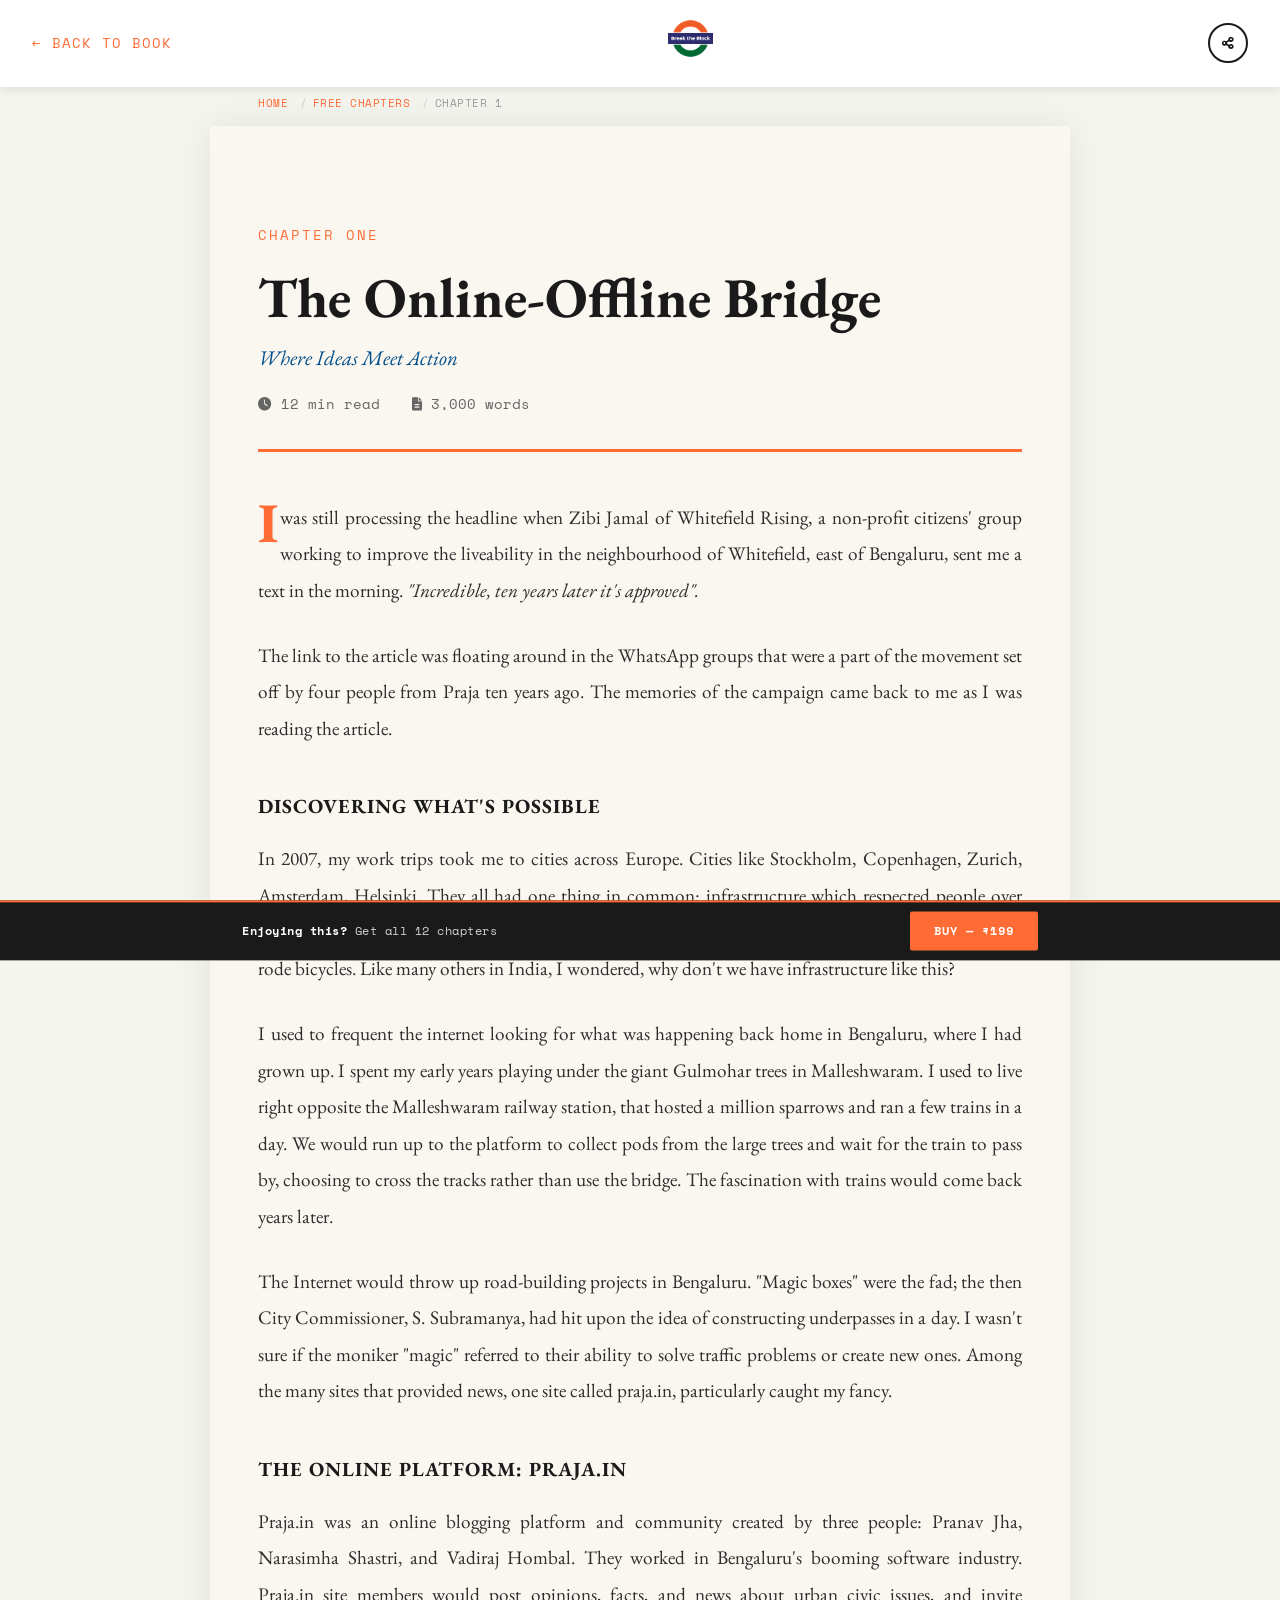
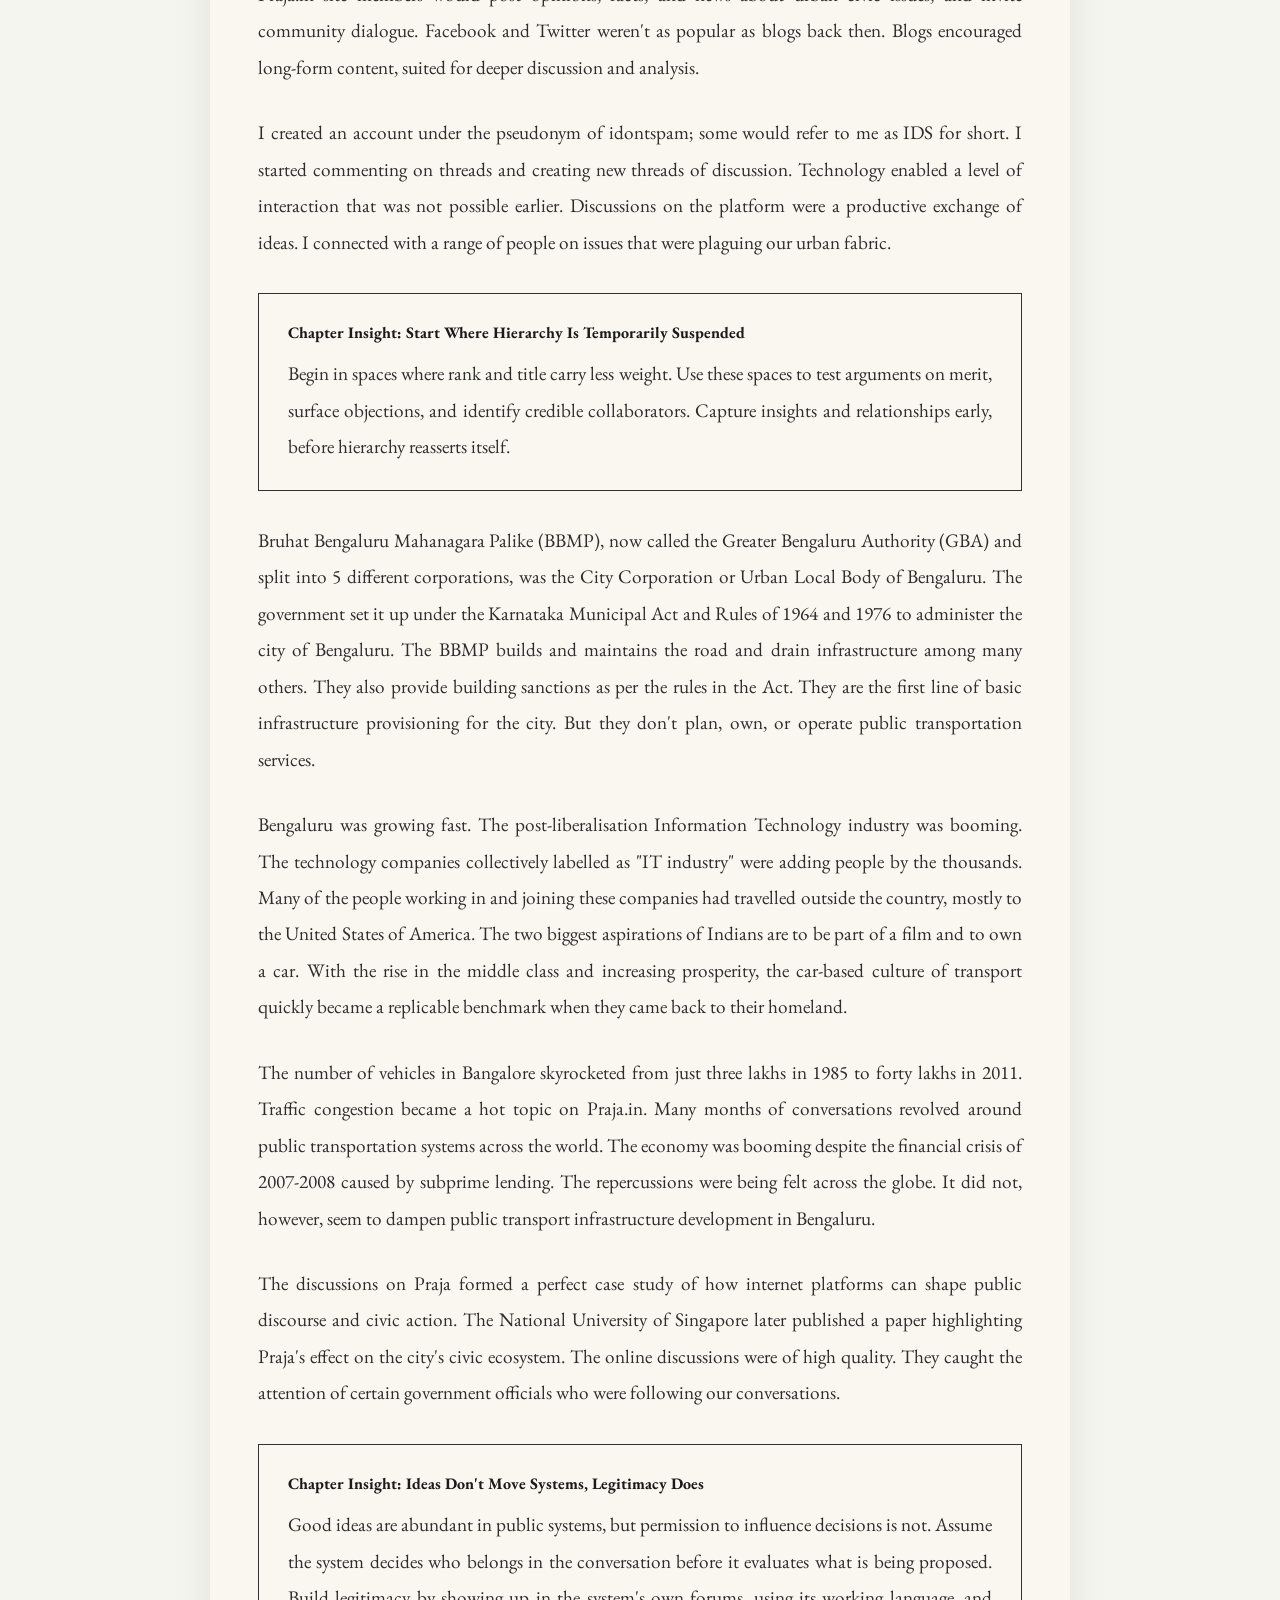
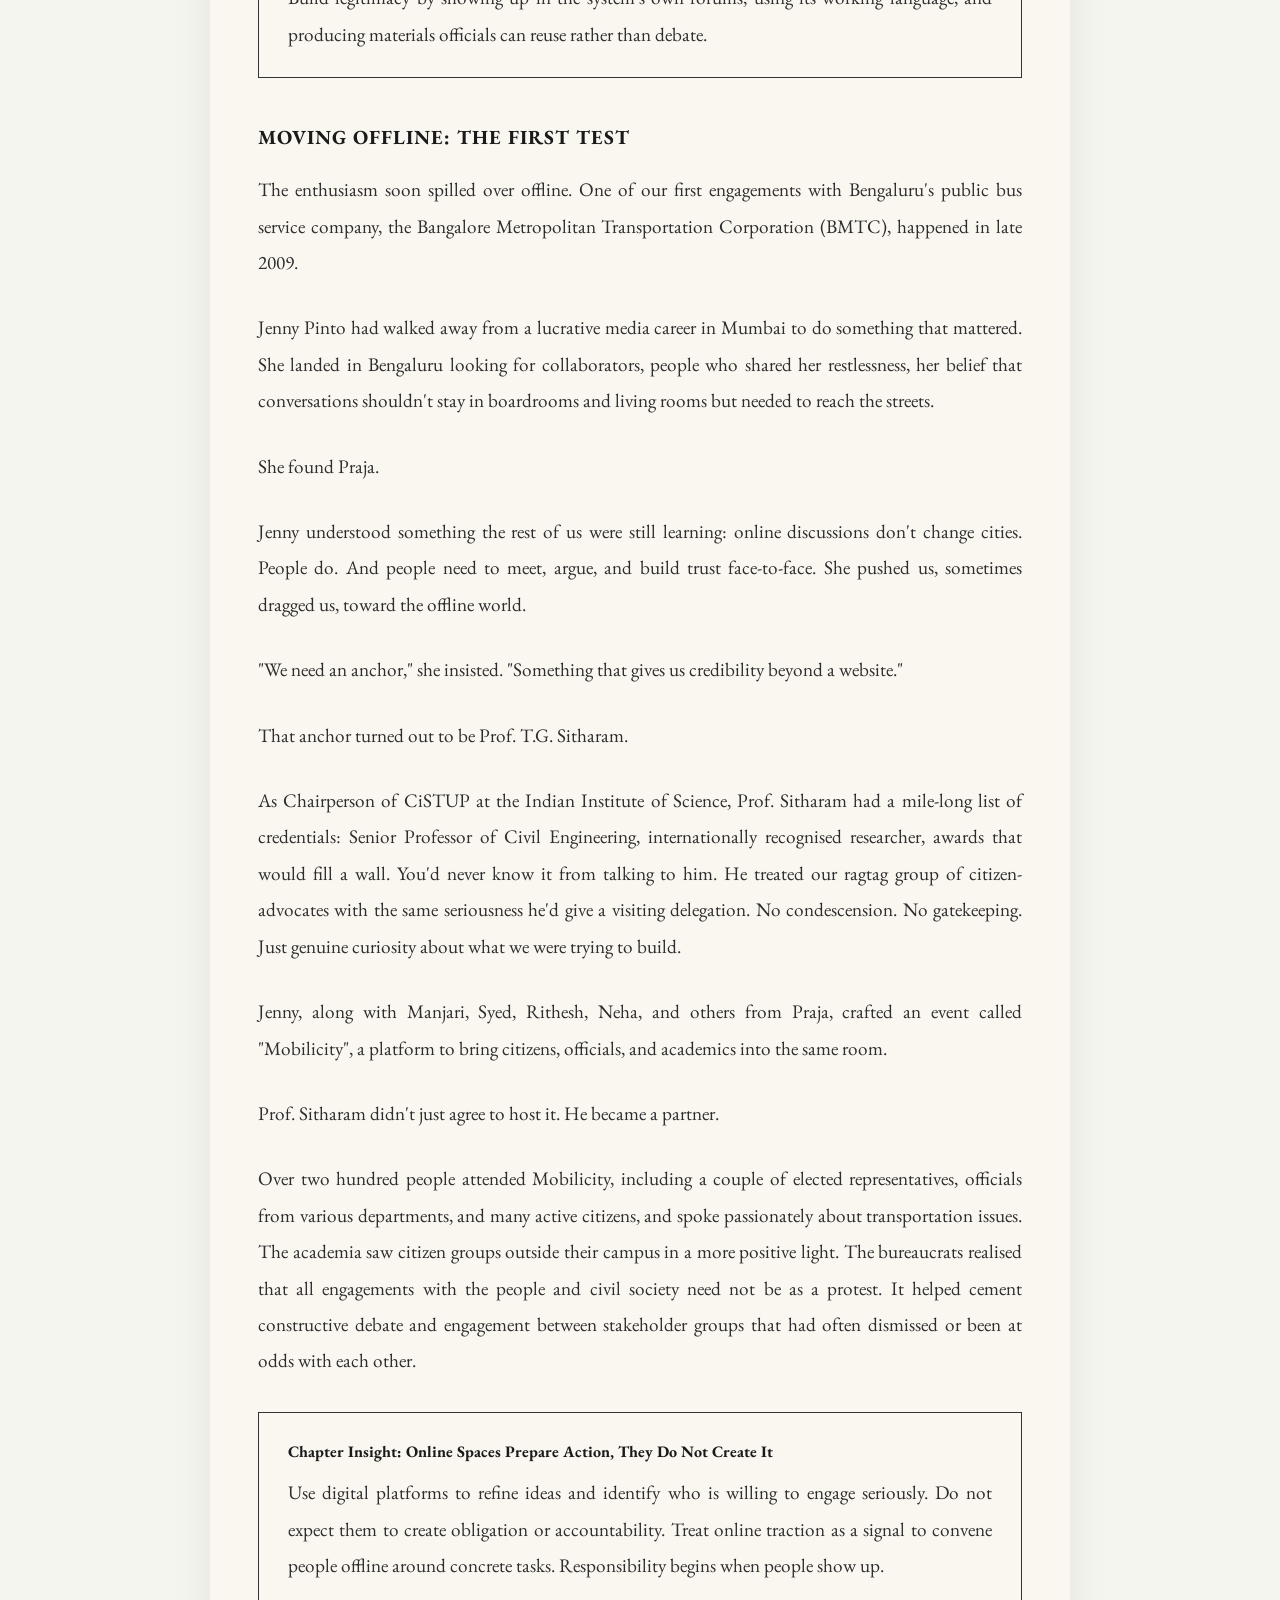
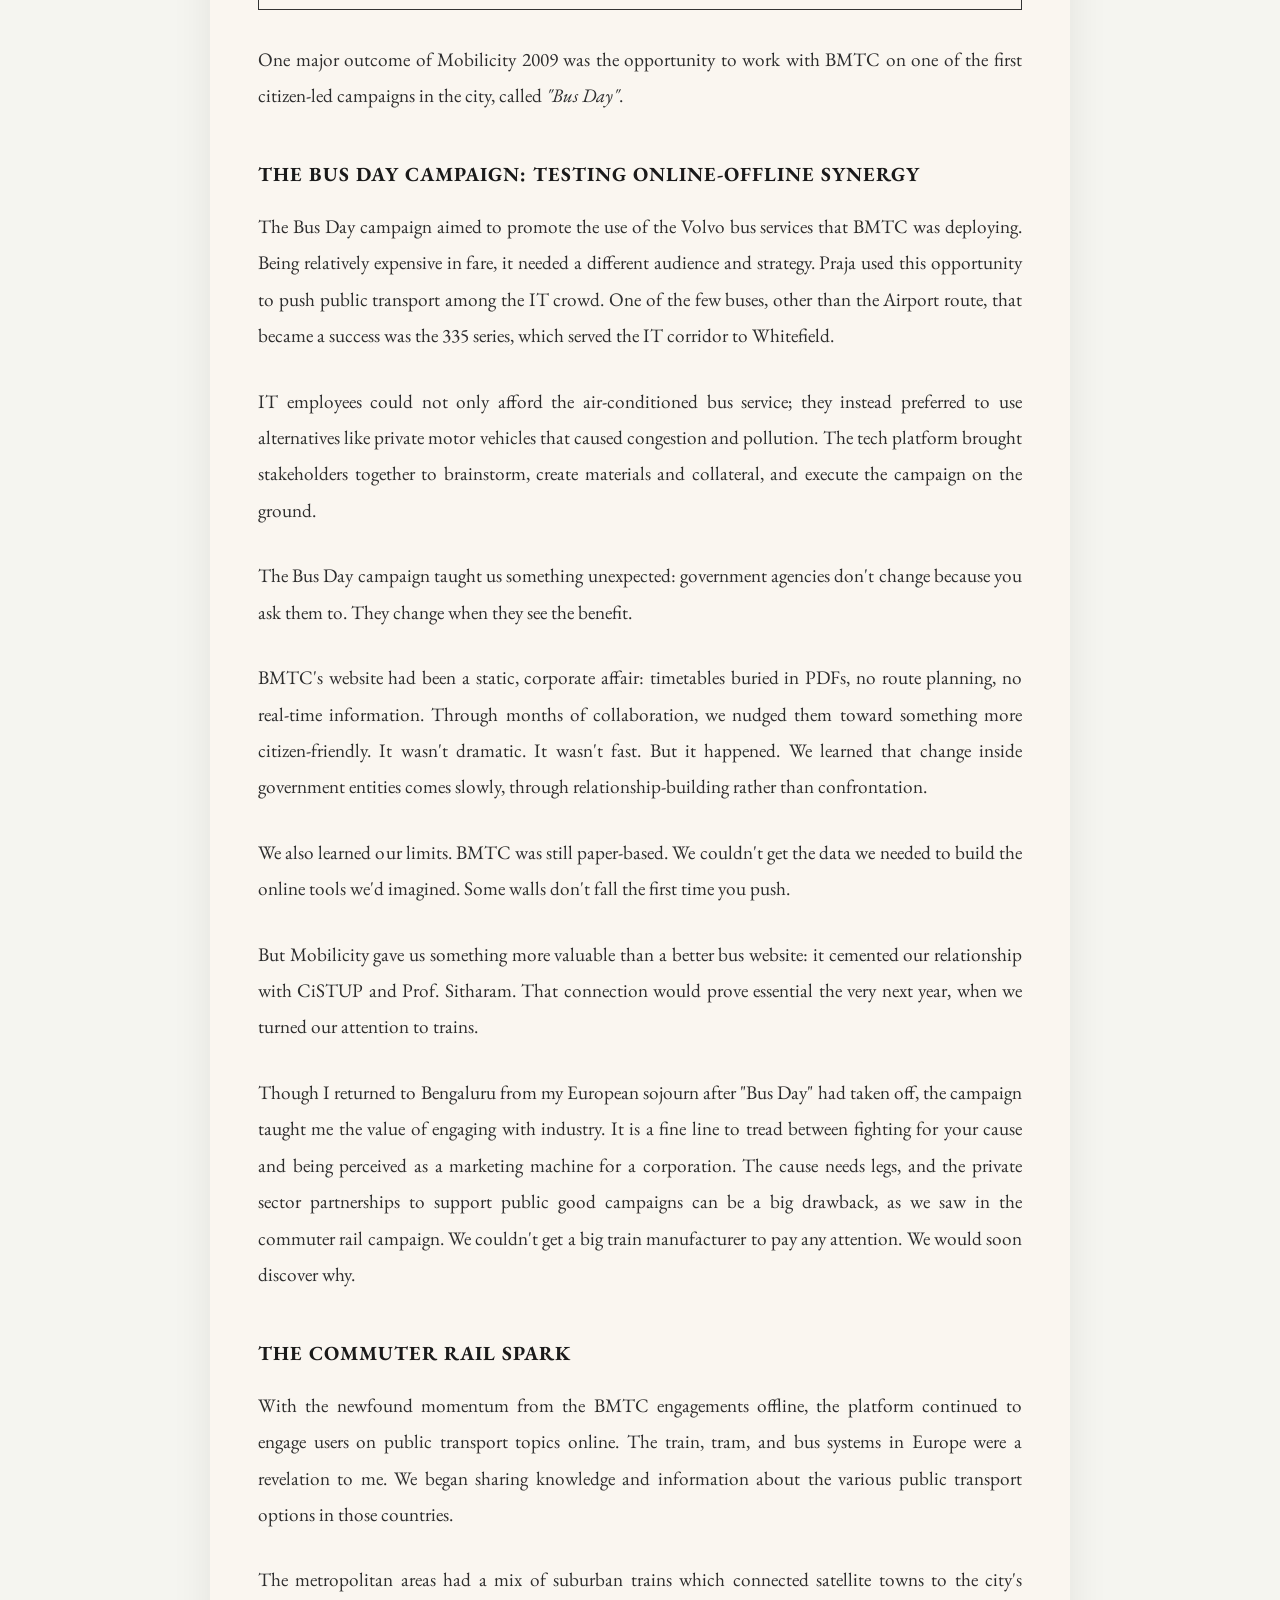
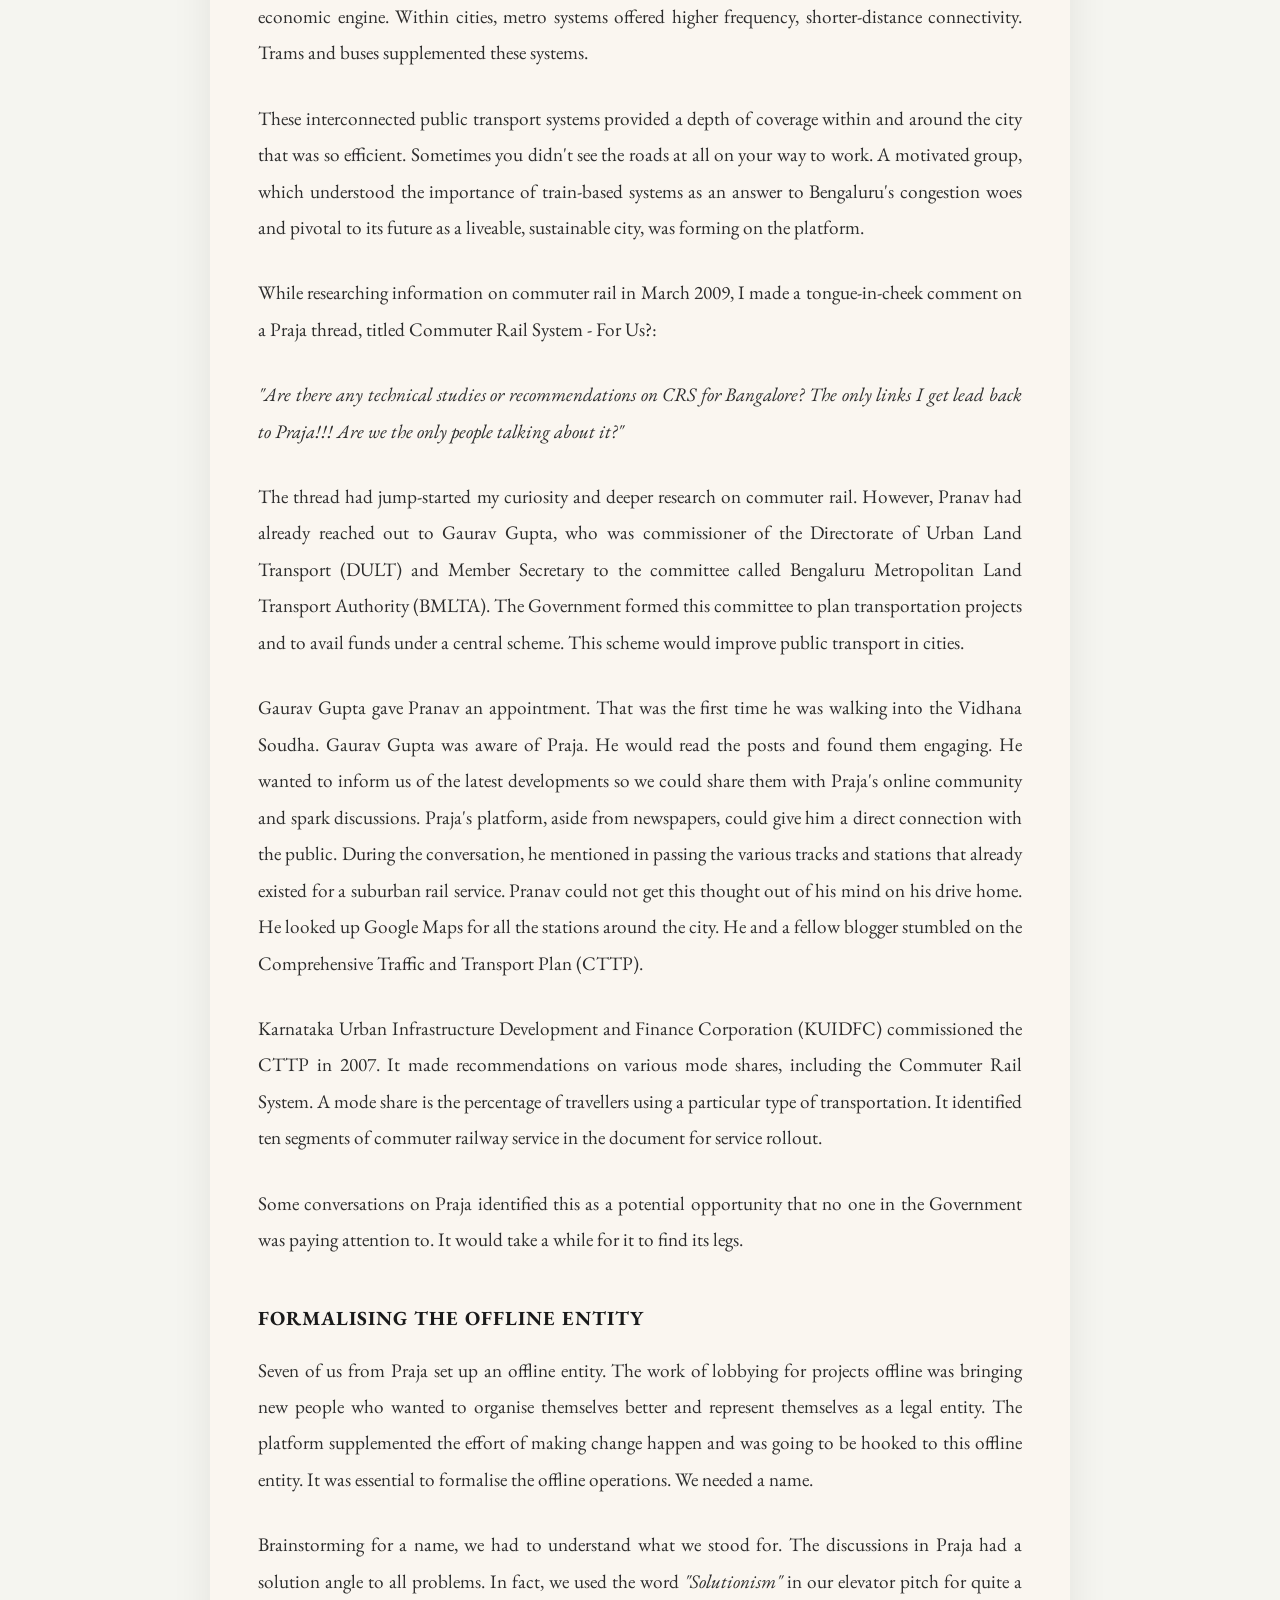
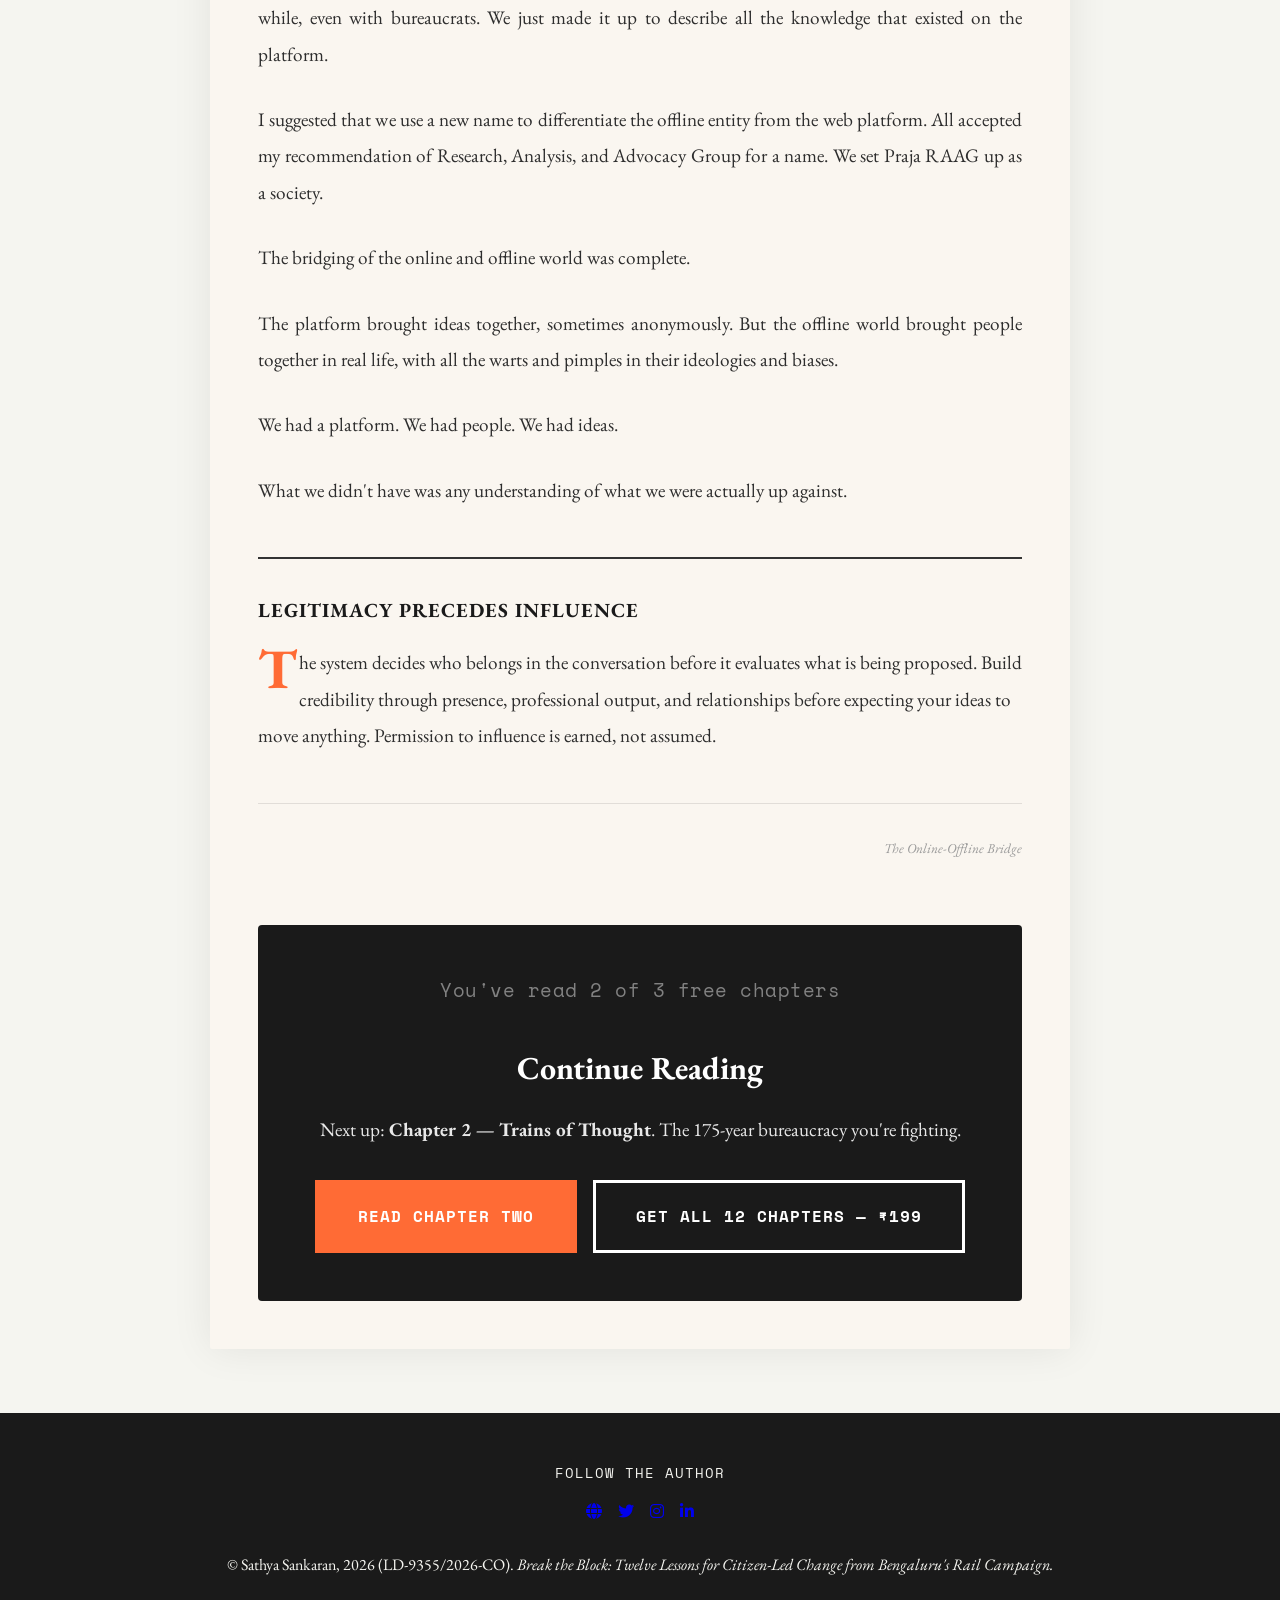
==== chapter1.html @ 15a74613 "Add GoatCounter analytics to all pages Co-Authored-By: Claude Opus 4.6 <noreply@anthropic.com>" ====
<!DOCTYPE html>
<html lang="en">
<head>
    <meta charset="UTF-8">
    <meta name="viewport" content="width=device-width, initial-scale=1.0">
    <meta name="description" content="Chapter 1 of Break the Block - how online platforms and offline organizing combined to launch the Bengaluru commuter rail campaign.">

    <!-- Canonical URL -->
    <link rel="canonical" href="https://www.breaktheblock.in/chapter1.html">

    <!-- Robots -->
    <meta name="robots" content="index, follow">
    <meta name="googlebot" content="index, follow">

    <!-- Open Graph / Facebook -->
    <meta property="og:type" content="article">
    <meta property="og:url" content="https://www.breaktheblock.in/chapter1.html">
    <meta property="og:title" content="Chapter 1: The Online-Offline Bridge | Break the Block">
    <meta property="og:description" content="How online platforms and offline organizing combined to launch the Bengaluru commuter rail campaign.">
    <meta property="og:image" content="https://www.breaktheblock.in/og-card.jpg">
    <meta property="og:image:width" content="1200">
    <meta property="og:image:height" content="630">
    <meta property="og:site_name" content="Break the Block">
    <meta property="article:author" content="Sathya Sankaran">

    <!-- Twitter Card -->
    <meta name="twitter:card" content="summary_large_image">
    <meta name="twitter:url" content="https://www.breaktheblock.in/chapter1.html">
    <meta name="twitter:title" content="Chapter 1: The Online-Offline Bridge | Break the Block">
    <meta name="twitter:description" content="How online platforms and offline organizing combined to launch the Bengaluru commuter rail campaign.">
    <meta name="twitter:image" content="https://www.breaktheblock.in/og-card.jpg">
    <meta name="twitter:image:alt" content="Book cover of Break the Block by Sathya Sankaran">
    <meta property="og:image:alt" content="Book cover of Break the Block by Sathya Sankaran">
    <meta property="article:published_time" content="2026-02-20">
    <meta property="article:modified_time" content="2026-02-20">
    <meta name="keywords" content="civic activism, online-offline bridge, Bengaluru commuter rail, citizen organizing, digital activism India, grassroots campaign, Break the Block chapter 1">

    <!-- Schema.org Structured Data -->
    <script type="application/ld+json">
    {
      "@context": "https://schema.org",
      "@type": "Chapter",
      "name": "The Online-Offline Bridge: Where Ideas Meet Action",
      "position": 1,
      "isPartOf": {
        "@type": "Book",
        "name": "Break the Block: Twelve Lessons for Citizen-Led Change from Bengaluru's Rail Campaign",
        "author": {
          "@type": "Person",
          "name": "Sathya Sankaran"
        }
      },
      "url": "https://www.breaktheblock.in/chapter1.html"
    }
    </script>

    <!-- Breadcrumb Schema -->
    <script type="application/ld+json">
    {
      "@context": "https://schema.org",
      "@type": "BreadcrumbList",
      "itemListElement": [
        {
          "@type": "ListItem",
          "position": 1,
          "name": "Home",
          "item": "https://www.breaktheblock.in/"
        },
        {
          "@type": "ListItem",
          "position": 2,
          "name": "Chapter 1: The Online-Offline Bridge",
          "item": "https://www.breaktheblock.in/chapter1.html"
        }
      ]
    }
    </script>

    <title>Chapter 1: The Online-Offline Bridge | Break the Block</title>
    <link href="https://fonts.googleapis.com/css2?family=Space+Mono:wght@400;700&family=EB+Garamond:ital,wght@0,400;0,600;0,700;1,400&display=swap" rel="stylesheet">
    <link rel="stylesheet" href="https://cdnjs.cloudflare.com/ajax/libs/font-awesome/6.0.0/css/all.min.css">
    <style>
        *{margin:0;padding:0;box-sizing:border-box}
        :root{--primary:#1a1a1a;--accent:#ff6b35;--secondary:#f7931e;--light:#f5f5f0;--text:#2d2d2d;--rail-blue:#004e89}
        body{font-family:'EB Garamond',serif;color:var(--text);background:var(--light);line-height:1.8}
        .reading-progress{position:fixed;top:0;left:0;width:0%;height:4px;background:linear-gradient(90deg,var(--accent),var(--secondary));z-index:9999}
        .top-nav{position:fixed;top:0;width:100%;background:rgba(255,255,255,0.95);backdrop-filter:blur(10px);z-index:1000;padding:1rem 2rem;box-shadow:0 2px 10px rgba(0,0,0,0.1);display:flex;justify-content:space-between;align-items:center}
        .back-link{color:var(--accent);text-decoration:none;font-family:'Space Mono',monospace;font-size:0.9rem;text-transform:uppercase;letter-spacing:1px}
        .back-link::before{content:'← '}
        .share-dropdown{position:relative;justify-self:end}
        .share-toggle{background:transparent;border:2px solid var(--primary);color:var(--primary);width:40px;height:40px;border-radius:50%;cursor:pointer;display:flex;align-items:center;justify-content:center}
        .share-menu{position:absolute;top:calc(100% + 10px);right:0;background:white;border-radius:8px;box-shadow:0 8px 25px rgba(0,0,0,0.2);min-width:180px;opacity:0;visibility:hidden;transform:translateY(-10px);transition:all 0.3s ease;z-index:1000}
        .share-menu.active{opacity:1;visibility:visible;transform:translateY(0)}
        .share-menu-item{display:flex;align-items:center;gap:0.8rem;padding:0.8rem 1.2rem;color:var(--text);text-decoration:none;border-bottom:1px solid rgba(0,0,0,0.05)}
        .share-menu-item:hover{background:var(--light)}
        .reading-container{max-width:860px;margin:0 auto;padding:6rem 3rem 3rem;min-height:100vh;background:#faf6f0;box-shadow:0 0 40px rgba(0,0,0,0.08);border-radius:2px}
        .chapter-header{border-bottom:3px solid var(--accent);padding-bottom:2rem;margin-bottom:3rem}
        .chapter-number{font-family:'Space Mono',monospace;font-size:0.9rem;color:var(--accent);text-transform:uppercase;letter-spacing:2px;margin-bottom:1rem}
        .chapter-title{font-size:clamp(2.5rem,5vw,3.5rem);font-weight:700;color:var(--primary);line-height:1.2}
        .chapter-subtitle{font-size:1.3rem;color:var(--rail-blue);margin-top:0.5rem;font-style:italic}
        .reading-stats{display:flex;gap:2rem;margin-top:1rem;font-family:'Space Mono',monospace;font-size:0.85rem;color:#666}
        .chapter-body{font-size:1.2rem;line-height:1.9;text-align:justify}
        .chapter-body p{margin-bottom:1.8rem}
        .chapter-body p:first-of-type::first-letter{font-size:3.5rem;font-family:'EB Garamond',serif;font-weight:700;float:left;line-height:0.8;margin:0.1rem 0.1rem 0 0;color:var(--accent)}
        .section-heading{font-family:'EB Garamond',serif;font-size:1.25rem;margin:2.5rem 0 1rem;color:var(--primary);font-weight:700;text-transform:uppercase;letter-spacing:1px}
        .chapter-insight{background:transparent;border:1px solid #333;padding:1.5rem 1.8rem;margin:2rem 0;border-radius:0}
        .chapter-insight strong{color:var(--primary);display:block;margin-bottom:0.5rem;font-family:'EB Garamond',serif;font-size:1rem;font-weight:700}
        .key-lesson{background:transparent;border:none;border-top:2px solid #333;padding:2rem 0 0;margin:3rem 0;border-radius:0;text-align:left}
        .key-lesson-label{display:none}
        .key-lesson-title{font-family:'EB Garamond',serif;font-size:1.25rem;font-weight:700;color:var(--primary);margin-bottom:1rem;text-transform:uppercase;letter-spacing:1px}
        .cta-footer{background:var(--primary);color:white;padding:3rem;margin-top:4rem;border-radius:4px;text-align:center}
        .cta-footer h3{font-size:2rem;margin-bottom:1rem}
        .cta-footer p{font-size:1.2rem;margin-bottom:2rem;opacity:0.9}
        .cta-buttons{display:flex;justify-content:center;gap:1rem;flex-wrap:wrap}
        .cta-button{display:inline-block;padding:1.2rem 2.5rem;background:var(--accent);color:white;text-decoration:none;font-family:'Space Mono',monospace;font-weight:700;text-transform:uppercase;letter-spacing:1px;border:3px solid var(--accent)}
        .cta-button:hover{background:transparent;color:var(--accent)}
        .cta-button.secondary{background:transparent;border-color:white;color:white}
        .cta-button.secondary:hover{background:white;color:var(--primary)}
        footer{background:#1a1a1a;color:#f5f5f0;padding:3rem 2rem;text-align:center;margin-top:4rem}
        .social-links{display:flex;gap:1rem;justify-content:center}
        .social-links a{display:inline-flex;align-items:center;justify-content:center;width:45px;height:45px;border-radius:50%;background:rgba(255,255,255,0.1);color:white!important;text-decoration:none}
        .book-page-footer{text-align:right;padding-top:2rem;margin-top:3rem;border-top:1px solid rgba(0,0,0,0.1);font-size:0.85rem;color:#999;font-style:italic}
        .chapter-purchase-float{position:fixed;bottom:0;left:0;right:0;z-index:998;background:var(--primary);border-top:2px solid var(--accent);transform:translateY(100%);transition:transform 0.3s ease}
        .chapter-purchase-float.visible{transform:translateY(0)}
        .chapter-purchase-float-inner{display:flex;align-items:center;justify-content:space-between;padding:0.6rem 2rem;max-width:860px;margin:0 auto}
        .chapter-purchase-float-text{color:rgba(255,255,255,0.8);font-family:'Space Mono',monospace;font-size:0.75rem;letter-spacing:0.5px}
        .chapter-purchase-float-text strong{color:white}
        .chapter-purchase-float-cta{display:inline-block;background:var(--accent);color:white;text-decoration:none;font-family:'Space Mono',monospace;font-size:0.75rem;font-weight:700;text-transform:uppercase;letter-spacing:1px;padding:0.55rem 1.5rem;border-radius:2px;white-space:nowrap}
        .chapter-purchase-float-cta:hover{background:#e55a2b}
        .chapter-progress-note{text-align:center;font-family:'Space Mono',monospace;font-size:0.75rem;color:rgba(255,255,255,0.5);margin-bottom:1.2rem;letter-spacing:0.5px}
        .breadcrumb{max-width:860px;margin:5rem auto 0;padding:0.8rem 3rem;font-family:'Space Mono',monospace;font-size:0.7rem;text-transform:uppercase;letter-spacing:0.5px;color:#999}
        .breadcrumb ol{list-style:none;display:flex;flex-wrap:wrap;gap:0.3rem;padding:0}
        .breadcrumb li::after{content:' / ';margin-left:0.3rem;color:#ccc}
        .breadcrumb li:last-child::after{content:''}
        .breadcrumb a{color:var(--accent);text-decoration:none}
        .breadcrumb a:hover{text-decoration:underline}
    </style>
</head>
<body>
    <div class="reading-progress" id="progressBar"></div>
    <nav class="top-nav">
        <a href="index.html#free-preview" class="back-link">Back to Book</a>
        <div class="nav-logo-center">
            <a href="index.html" aria-label="Break the Block Home">
                <img loading="lazy" src="break-the-block-logo.svg" alt="Break the Block" style="height: 45px; width: auto;">
            </a>
        </div>
        <div class="share-dropdown">
            <button class="share-toggle" onclick="toggleShareMenu(event)" aria-label="Share"><i class="fas fa-share-alt"></i></button>
            <div class="share-menu">
                <a href="#" onclick="shareOn('twitter');return false;" class="share-menu-item"><i class="fab fa-twitter"></i> Twitter</a>
                <a href="#" onclick="shareOn('linkedin');return false;" class="share-menu-item"><i class="fab fa-linkedin-in"></i> LinkedIn</a>
                <a href="#" onclick="shareOn('whatsapp');return false;" class="share-menu-item"><i class="fab fa-whatsapp"></i> WhatsApp</a>
            </div>
        </div>
    </nav>

    <nav class="breadcrumb" aria-label="Breadcrumb">
        <ol>
            <li><a href="index.html">Home</a></li>
            <li><a href="index.html#free-preview">Free Chapters</a></li>
            <li aria-current="page">Chapter 1</li>
        </ol>
    </nav>
    <div class="reading-container">
        <div class="chapter-header">
            <div class="chapter-number">Chapter One</div>
            <h1 class="chapter-title">The Online-Offline Bridge</h1>
            <p class="chapter-subtitle">Where Ideas Meet Action</p>
            <div class="reading-stats">
                <span><i class="fas fa-clock"></i> 12 min read</span>
                <span><i class="fas fa-file-alt"></i> 3,000 words</span>
            </div>
        </div>

        <div class="chapter-body">
<p>I was still processing the headline when Zibi Jamal of Whitefield Rising, a non-profit citizens' group working to improve the liveability in the neighbourhood of Whitefield, east of Bengaluru, sent me a text in the morning. <em>"Incredible, ten years later it's approved".</em></p>

<p>The link to the article was floating around in the WhatsApp groups that were a part of the movement set off by four people from Praja ten years ago. The memories of the campaign came back to me as I was reading the article.</p>

<h2 class="section-heading">Discovering What's Possible</h2>

<p>In 2007, my work trips took me to cities across Europe. Cities like Stockholm, Copenhagen, Zurich, Amsterdam, Helsinki. They all had one thing in common: infrastructure which respected people over vehicles. Public transport was frequent and accessible; the streets were friendly to people who walked and rode bicycles. Like many others in India, I wondered, why don't we have infrastructure like this?</p>

<p>I used to frequent the internet looking for what was happening back home in Bengaluru, where I had grown up. I spent my early years playing under the giant Gulmohar trees in Malleshwaram. I used to live right opposite the Malleshwaram railway station, that hosted a million sparrows and ran a few trains in a day. We would run up to the platform to collect pods from the large trees and wait for the train to pass by, choosing to cross the tracks rather than use the bridge. The fascination with trains would come back years later.</p>

<p>The Internet would throw up road-building projects in Bengaluru. "Magic boxes" were the fad; the then City Commissioner, S. Subramanya, had hit upon the idea of constructing underpasses in a day. I wasn't sure if the moniker "magic" referred to their ability to solve traffic problems or create new ones. Among the many sites that provided news, one site called praja.in, particularly caught my fancy.</p>

<h2 class="section-heading">The Online Platform: Praja.in</h2>

<p>Praja.in was an online blogging platform and community created by three people: Pranav Jha, Narasimha Shastri, and Vadiraj Hombal. They worked in Bengaluru's booming software industry. Praja.in site members would post opinions, facts, and news about urban civic issues, and invite community dialogue. Facebook and Twitter weren't as popular as blogs back then. Blogs encouraged long-form content, suited for deeper discussion and analysis.</p>

<p>I created an account under the pseudonym of idontspam; some would refer to me as IDS for short. I started commenting on threads and creating new threads of discussion. Technology enabled a level of interaction that was not possible earlier. Discussions on the platform were a productive exchange of ideas. I connected with a range of people on issues that were plaguing our urban fabric.</p>

<div class="chapter-insight">
<strong>Chapter Insight: Start Where Hierarchy Is Temporarily Suspended</strong>
Begin in spaces where rank and title carry less weight. Use these spaces to test arguments on merit, surface objections, and identify credible collaborators. Capture insights and relationships early, before hierarchy reasserts itself.
</div>

<p>Bruhat Bengaluru Mahanagara Palike (BBMP), now called the Greater Bengaluru Authority (GBA) and split into 5 different corporations, was the City Corporation or Urban Local Body of Bengaluru. The government set it up under the Karnataka Municipal Act and Rules of 1964 and 1976 to administer the city of Bengaluru. The BBMP builds and maintains the road and drain infrastructure among many others. They also provide building sanctions as per the rules in the Act. They are the first line of basic infrastructure provisioning for the city. But they don't plan, own, or operate public transportation services.</p>

<p>Bengaluru was growing fast. The post-liberalisation Information Technology industry was booming. The technology companies collectively labelled as "IT industry" were adding people by the thousands. Many of the people working in and joining these companies had travelled outside the country, mostly to the United States of America. The two biggest aspirations of Indians are to be part of a film and to own a car. With the rise in the middle class and increasing prosperity, the car-based culture of transport quickly became a replicable benchmark when they came back to their homeland.</p>

<p>The number of vehicles in Bangalore skyrocketed from just three lakhs in 1985 to forty lakhs in 2011. Traffic congestion became a hot topic on Praja.in. Many months of conversations revolved around public transportation systems across the world. The economy was booming despite the financial crisis of 2007-2008 caused by subprime lending. The repercussions were being felt across the globe. It did not, however, seem to dampen public transport infrastructure development in Bengaluru.</p>

<p>The discussions on Praja formed a perfect case study of how internet platforms can shape public discourse and civic action. The National University of Singapore later published a paper highlighting Praja's effect on the city's civic ecosystem. The online discussions were of high quality. They caught the attention of certain government officials who were following our conversations.</p>

<div class="chapter-insight">
<strong>Chapter Insight: Ideas Don't Move Systems, Legitimacy Does</strong>
Good ideas are abundant in public systems, but permission to influence decisions is not. Assume the system decides who belongs in the conversation before it evaluates what is being proposed. Build legitimacy by showing up in the system's own forums, using its working language, and producing materials officials can reuse rather than debate.
</div>

<h2 class="section-heading">Moving Offline: The First Test</h2>

<p>The enthusiasm soon spilled over offline. One of our first engagements with Bengaluru's public bus service company, the Bangalore Metropolitan Transportation Corporation (BMTC), happened in late 2009.</p>

<p>Jenny Pinto had walked away from a lucrative media career in Mumbai to do something that mattered. She landed in Bengaluru looking for collaborators, people who shared her restlessness, her belief that conversations shouldn't stay in boardrooms and living rooms but needed to reach the streets.</p>

<p>She found Praja.</p>

<p>Jenny understood something the rest of us were still learning: online discussions don't change cities. People do. And people need to meet, argue, and build trust face-to-face. She pushed us, sometimes dragged us, toward the offline world.</p>

<p>"We need an anchor," she insisted. "Something that gives us credibility beyond a website."</p>

<p>That anchor turned out to be Prof. T.G. Sitharam.</p>

<p>As Chairperson of CiSTUP at the Indian Institute of Science, Prof. Sitharam had a mile-long list of credentials: Senior Professor of Civil Engineering, internationally recognised researcher, awards that would fill a wall. You'd never know it from talking to him. He treated our ragtag group of citizen-advocates with the same seriousness he'd give a visiting delegation. No condescension. No gatekeeping. Just genuine curiosity about what we were trying to build.</p>

<p>Jenny, along with Manjari, Syed, Rithesh, Neha, and others from Praja, crafted an event called "Mobilicity", a platform to bring citizens, officials, and academics into the same room.</p>

<p>Prof. Sitharam didn't just agree to host it. He became a partner.</p>

<p>Over two hundred people attended Mobilicity, including a couple of elected representatives, officials from various departments, and many active citizens, and spoke passionately about transportation issues. The academia saw citizen groups outside their campus in a more positive light. The bureaucrats realised that all engagements with the people and civil society need not be as a protest. It helped cement constructive debate and engagement between stakeholder groups that had often dismissed or been at odds with each other.</p>

<div class="chapter-insight">
<strong>Chapter Insight: Online Spaces Prepare Action, They Do Not Create It</strong>
Use digital platforms to refine ideas and identify who is willing to engage seriously. Do not expect them to create obligation or accountability. Treat online traction as a signal to convene people offline around concrete tasks. Responsibility begins when people show up.
</div>

<p>One major outcome of Mobilicity 2009 was the opportunity to work with BMTC on one of the first citizen-led campaigns in the city, called <em>"Bus Day"</em>.</p>

<h2 class="section-heading">The Bus Day Campaign: Testing Online-Offline Synergy</h2>

<p>The Bus Day campaign aimed to promote the use of the Volvo bus services that BMTC was deploying. Being relatively expensive in fare, it needed a different audience and strategy. Praja used this opportunity to push public transport among the IT crowd. One of the few buses, other than the Airport route, that became a success was the 335 series, which served the IT corridor to Whitefield.</p>

<p>IT employees could not only afford the air-conditioned bus service; they instead preferred to use alternatives like private motor vehicles that caused congestion and pollution. The tech platform brought stakeholders together to brainstorm, create materials and collateral, and execute the campaign on the ground.</p>

<p>The Bus Day campaign taught us something unexpected: government agencies don't change because you ask them to. They change when they see the benefit.</p>

<p>BMTC's website had been a static, corporate affair: timetables buried in PDFs, no route planning, no real-time information. Through months of collaboration, we nudged them toward something more citizen-friendly. It wasn't dramatic. It wasn't fast. But it happened. We learned that change inside government entities comes slowly, through relationship-building rather than confrontation.</p>

<p>We also learned our limits. BMTC was still paper-based. We couldn't get the data we needed to build the online tools we'd imagined. Some walls don't fall the first time you push.</p>

<p>But Mobilicity gave us something more valuable than a better bus website: it cemented our relationship with CiSTUP and Prof. Sitharam. That connection would prove essential the very next year, when we turned our attention to trains.</p>

<p>Though I returned to Bengaluru from my European sojourn after "Bus Day" had taken off, the campaign taught me the value of engaging with industry. It is a fine line to tread between fighting for your cause and being perceived as a marketing machine for a corporation. The cause needs legs, and the private sector partnerships to support public good campaigns can be a big drawback, as we saw in the commuter rail campaign. We couldn't get a big train manufacturer to pay any attention. We would soon discover why.</p>

<h2 class="section-heading">The Commuter Rail Spark</h2>

<p>With the newfound momentum from the BMTC engagements offline, the platform continued to engage users on public transport topics online. The train, tram, and bus systems in Europe were a revelation to me. We began sharing knowledge and information about the various public transport options in those countries.</p>

<p>The metropolitan areas had a mix of suburban trains which connected satellite towns to the city's economic engine. Within cities, metro systems offered higher frequency, shorter-distance connectivity. Trams and buses supplemented these systems.</p>

<p>These interconnected public transport systems provided a depth of coverage within and around the city that was so efficient. Sometimes you didn't see the roads at all on your way to work. A motivated group, which understood the importance of train-based systems as an answer to Bengaluru's congestion woes and pivotal to its future as a liveable, sustainable city, was forming on the platform.</p>

<p>While researching information on commuter rail in March 2009, I made a tongue-in-cheek comment on a Praja thread, titled Commuter Rail System - For Us?:</p>

<p><em>"Are there any technical studies or recommendations on CRS for Bangalore? The only links I get lead back to Praja!!! Are we the only people talking about it?"</em></p>

<p>The thread had jump-started my curiosity and deeper research on commuter rail. However, Pranav had already reached out to Gaurav Gupta, who was commissioner of the Directorate of Urban Land Transport (DULT) and Member Secretary to the committee called Bengaluru Metropolitan Land Transport Authority (BMLTA). The Government formed this committee to plan transportation projects and to avail funds under a central scheme. This scheme would improve public transport in cities.</p>

<p>Gaurav Gupta gave Pranav an appointment. That was the first time he was walking into the Vidhana Soudha. Gaurav Gupta was aware of Praja. He would read the posts and found them engaging. He wanted to inform us of the latest developments so we could share them with Praja's online community and spark discussions. Praja's platform, aside from newspapers, could give him a direct connection with the public. During the conversation, he mentioned in passing the various tracks and stations that already existed for a suburban rail service. Pranav could not get this thought out of his mind on his drive home. He looked up Google Maps for all the stations around the city. He and a fellow blogger stumbled on the Comprehensive Traffic and Transport Plan (CTTP).</p>

<p>Karnataka Urban Infrastructure Development and Finance Corporation (KUIDFC) commissioned the CTTP in 2007. It made recommendations on various mode shares, including the Commuter Rail System. A mode share is the percentage of travellers using a particular type of transportation. It identified ten segments of commuter railway service in the document for service rollout.</p>

<p>Some conversations on Praja identified this as a potential opportunity that no one in the Government was paying attention to. It would take a while for it to find its legs.</p>

<h2 class="section-heading">Formalising the Offline Entity</h2>

<p>Seven of us from Praja set up an offline entity. The work of lobbying for projects offline was bringing new people who wanted to organise themselves better and represent themselves as a legal entity. The platform supplemented the effort of making change happen and was going to be hooked to this offline entity. It was essential to formalise the offline operations. We needed a name.</p>

<p>Brainstorming for a name, we had to understand what we stood for. The discussions in Praja had a solution angle to all problems. In fact, we used the word <em>"Solutionism"</em> in our elevator pitch for quite a while, even with bureaucrats. We just made it up to describe all the knowledge that existed on the platform.</p>

<p>I suggested that we use a new name to differentiate the offline entity from the web platform. All accepted my recommendation of Research, Analysis, and Advocacy Group for a name. We set Praja RAAG up as a society.</p>

<p>The bridging of the online and offline world was complete.</p>

<p>The platform brought ideas together, sometimes anonymously. But the offline world brought people together in real life, with all the warts and pimples in their ideologies and biases.</p>

<p>We had a platform. We had people. We had ideas.</p>

<p>What we didn't have was any understanding of what we were actually up against.</p>

<div class="key-lesson">
<div class="key-lesson-label">Key Lesson</div>
<div class="key-lesson-title">Legitimacy Precedes Influence</div>
<p>The system decides who belongs in the conversation before it evaluates what is being proposed. Build credibility through presence, professional output, and relationships before expecting your ideas to move anything. Permission to influence is earned, not assumed.</p>
</div>
<div class="book-page-footer">
    <span><em>The Online-Offline Bridge</em></span>
</div>
        </div>

        <div class="cta-footer">
            <p class="chapter-progress-note">You've read 2 of 3 free chapters</p>
            <h3>Continue Reading</h3>
            <p>Next up: <strong>Chapter 2 — Trains of Thought</strong>. The 175-year bureaucracy you're fighting.</p>
            <div class="cta-buttons">
                <a href="chapter2.html" class="cta-button">Read Chapter Two</a>
                <a href="index.html#get-book" class="cta-button secondary">Get All 12 Chapters — ₹199</a>
            </div>
        </div>
    </div>

    <!-- Floating purchase banner -->
    <div class="chapter-purchase-float" id="chapter-purchase-float">
        <div class="chapter-purchase-float-inner">
            <span class="chapter-purchase-float-text"><strong>Enjoying this?</strong> Get all 12 chapters</span>
            <a href="index.html#get-book" class="chapter-purchase-float-cta">Buy — ₹199</a>
        </div>
    </div>

    <footer>
        <div style="display: flex; flex-direction: column; gap: 1.5rem; align-items: center;">
            <!-- Social Media Links -->
            <div class="footer-social">
                <p style="margin-bottom: 0.8rem; font-family: 'Space Mono', monospace; font-size: 0.85rem; text-transform: uppercase; letter-spacing: 1px;">Follow the Author</p>
                <div style="display: flex; gap: 1rem; justify-content: center;">
                    <a href="https://www.sathyasankaran.com" target="_blank" rel="noopener noreferrer" class="footer-social-link" title="Website">
                        <i class="fas fa-globe"></i>
                    </a>
                    <a href="https://x.com/tweetenator" target="_blank" rel="noopener noreferrer" class="footer-social-link" title="X (Twitter)">
                        <i class="fab fa-twitter"></i>
                    </a>
                    <a href="https://www.instagram.com/picanator/" target="_blank" rel="noopener noreferrer" class="footer-social-link" title="Instagram">
                        <i class="fab fa-instagram"></i>
                    </a>
                    <a href="https://www.linkedin.com/in/sathyasankaran/" target="_blank" rel="noopener noreferrer" class="footer-social-link" title="LinkedIn">
                        <i class="fab fa-linkedin-in"></i>
                    </a>
                </div>
            </div>
            
            <!-- Copyright -->
            <p style="text-align: center;">
                &copy; Sathya Sankaran, 2026 (LD-9355/2026-CO). <em>Break the Block: Twelve Lessons for Citizen-Led Change from Bengaluru's Rail Campaign.</em>
            </p>
        </div>
    </footer>

    <script>
        window.addEventListener('scroll',()=>{const e=document.body.scrollTop||document.documentElement.scrollTop,t=document.documentElement.scrollHeight-document.documentElement.clientHeight,p=e/t*100;document.getElementById('progressBar').style.width=p+'%';const f=document.getElementById('chapter-purchase-float');if(f){if(p>30&&p<90){f.classList.add('visible')}else{f.classList.remove('visible')}}});
        function toggleShareMenu(e){e.stopPropagation();document.querySelector('.share-menu').classList.toggle('active')}
        document.addEventListener('click',e=>{const t=document.querySelector('.share-menu'),n=document.querySelector('.share-toggle');t&&n&&!n.contains(e.target)&&!t.contains(e.target)&&t.classList.remove('active')});
        function shareOn(e){const t=encodeURIComponent(window.location.href);let o;switch(e){case'twitter':o=`https://twitter.com/intent/tweet?url=${t}&text=${encodeURIComponent('How an online petition turned into real-world action. Free chapter from Break the Block:')}`;break;case'facebook':o=`https://www.facebook.com/sharer/sharer.php?u=${t}&quote=${encodeURIComponent('Reading this free chapter about how Bengaluru citizens bridged online activism and real-world change:')}`;break;case'linkedin':o=`https://www.linkedin.com/sharing/share-offsite/?url=${t}`;break;case'whatsapp':o=`https://wa.me/?text=${encodeURIComponent('Free chapter from that Bengaluru rail book — this one\'s about how online campaigns actually translate to real action:')}%20${t}`;break;case'email':o=`mailto:?subject=${encodeURIComponent('Free chapter — The Online-Offline Bridge')}&body=${encodeURIComponent('This free chapter from Break the Block covers how citizens turned online momentum into real-world change for Bengaluru\'s rail. Good read:')}%20${t}`;break}o&&window.open(o,'_blank','width=600,height=400')}
    </script>
<script data-goatcounter="https://breaktheblock.goatcounter.com/count"
        async src="//gc.zgo.at/count.js"></script>
</body>
</html>
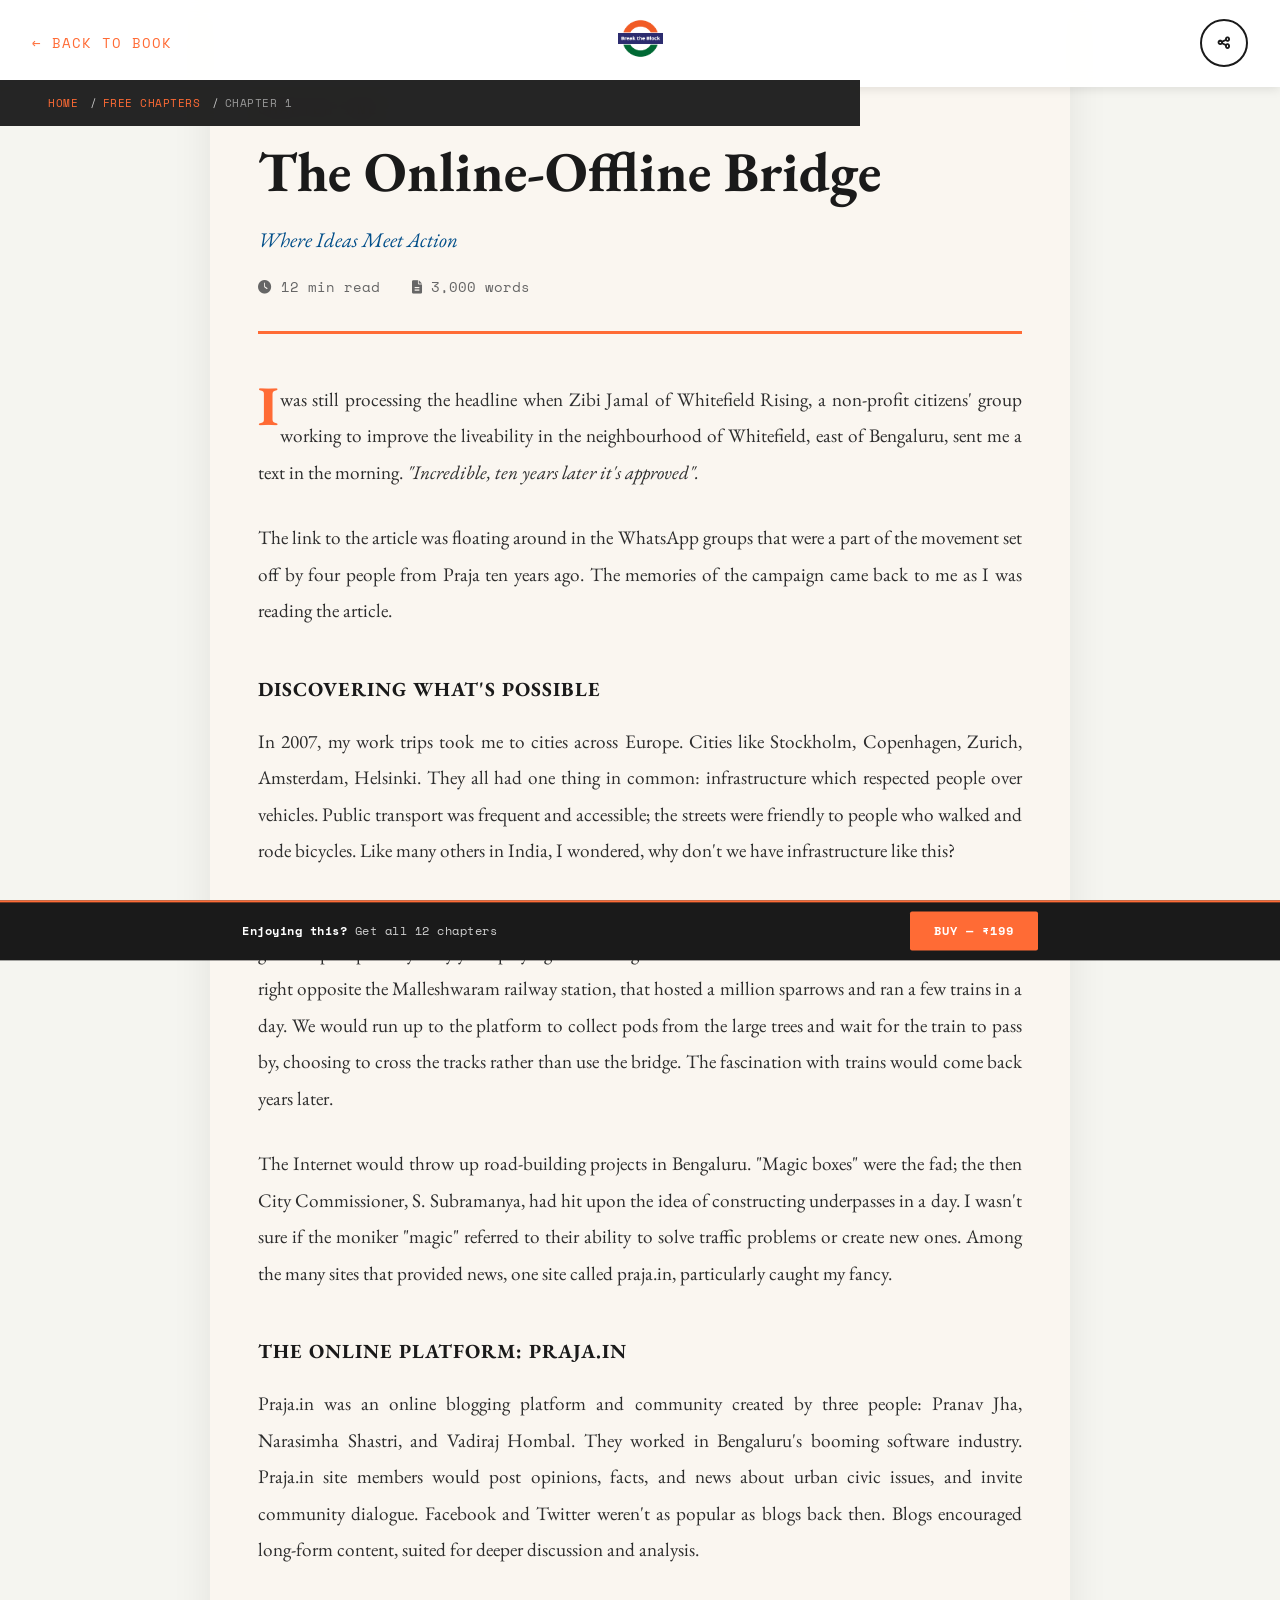
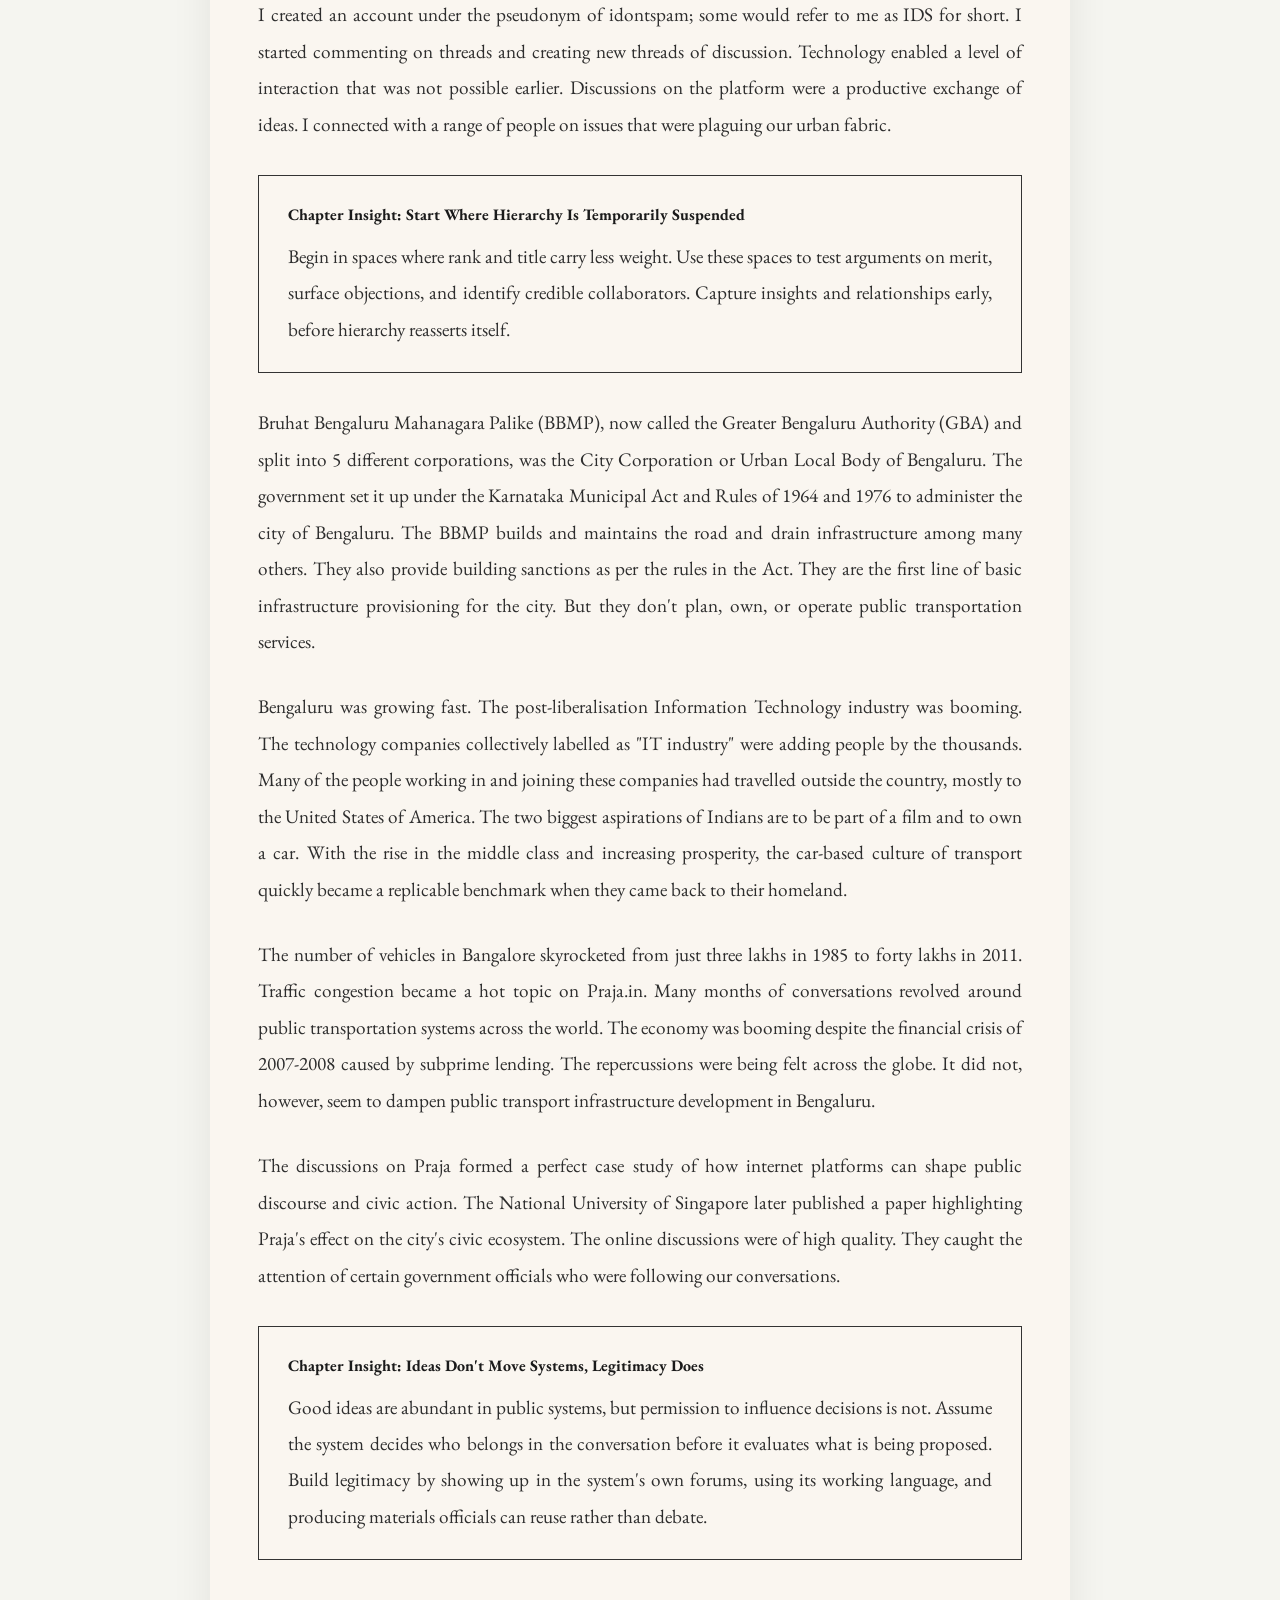
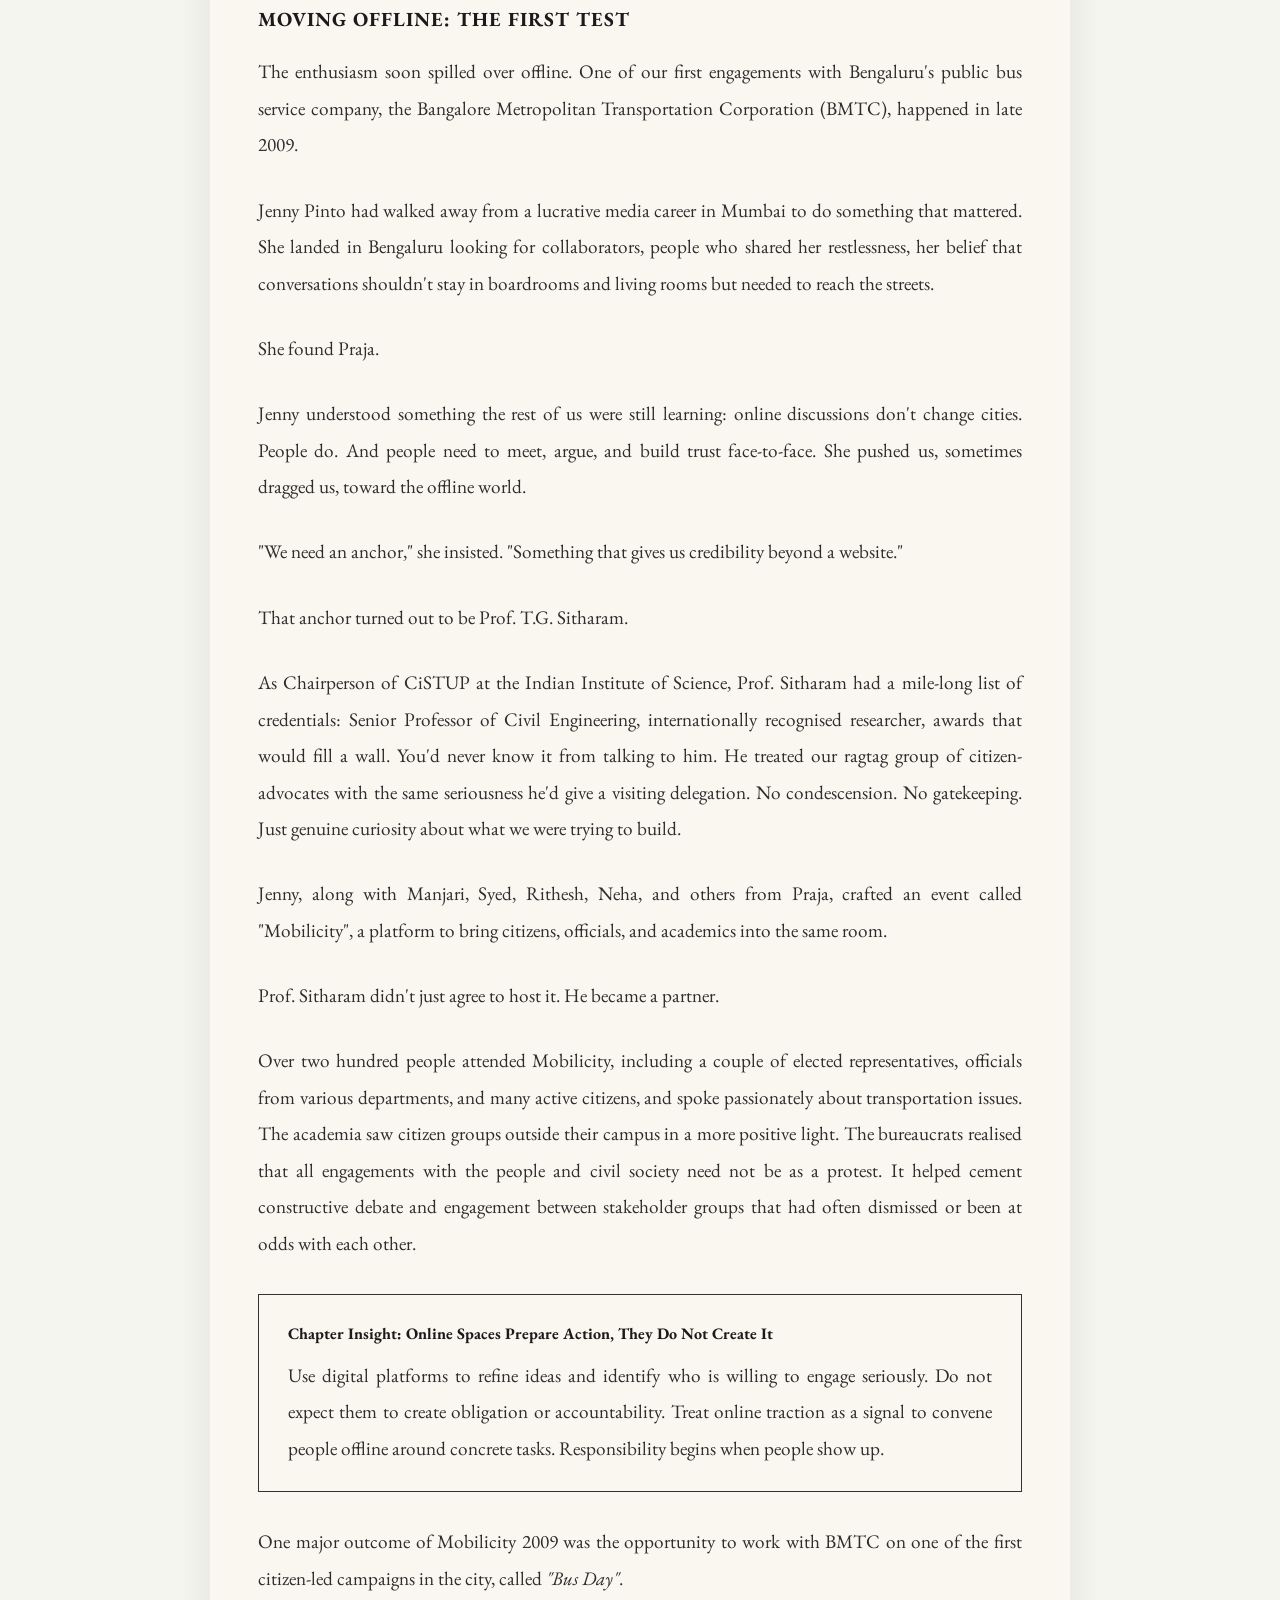
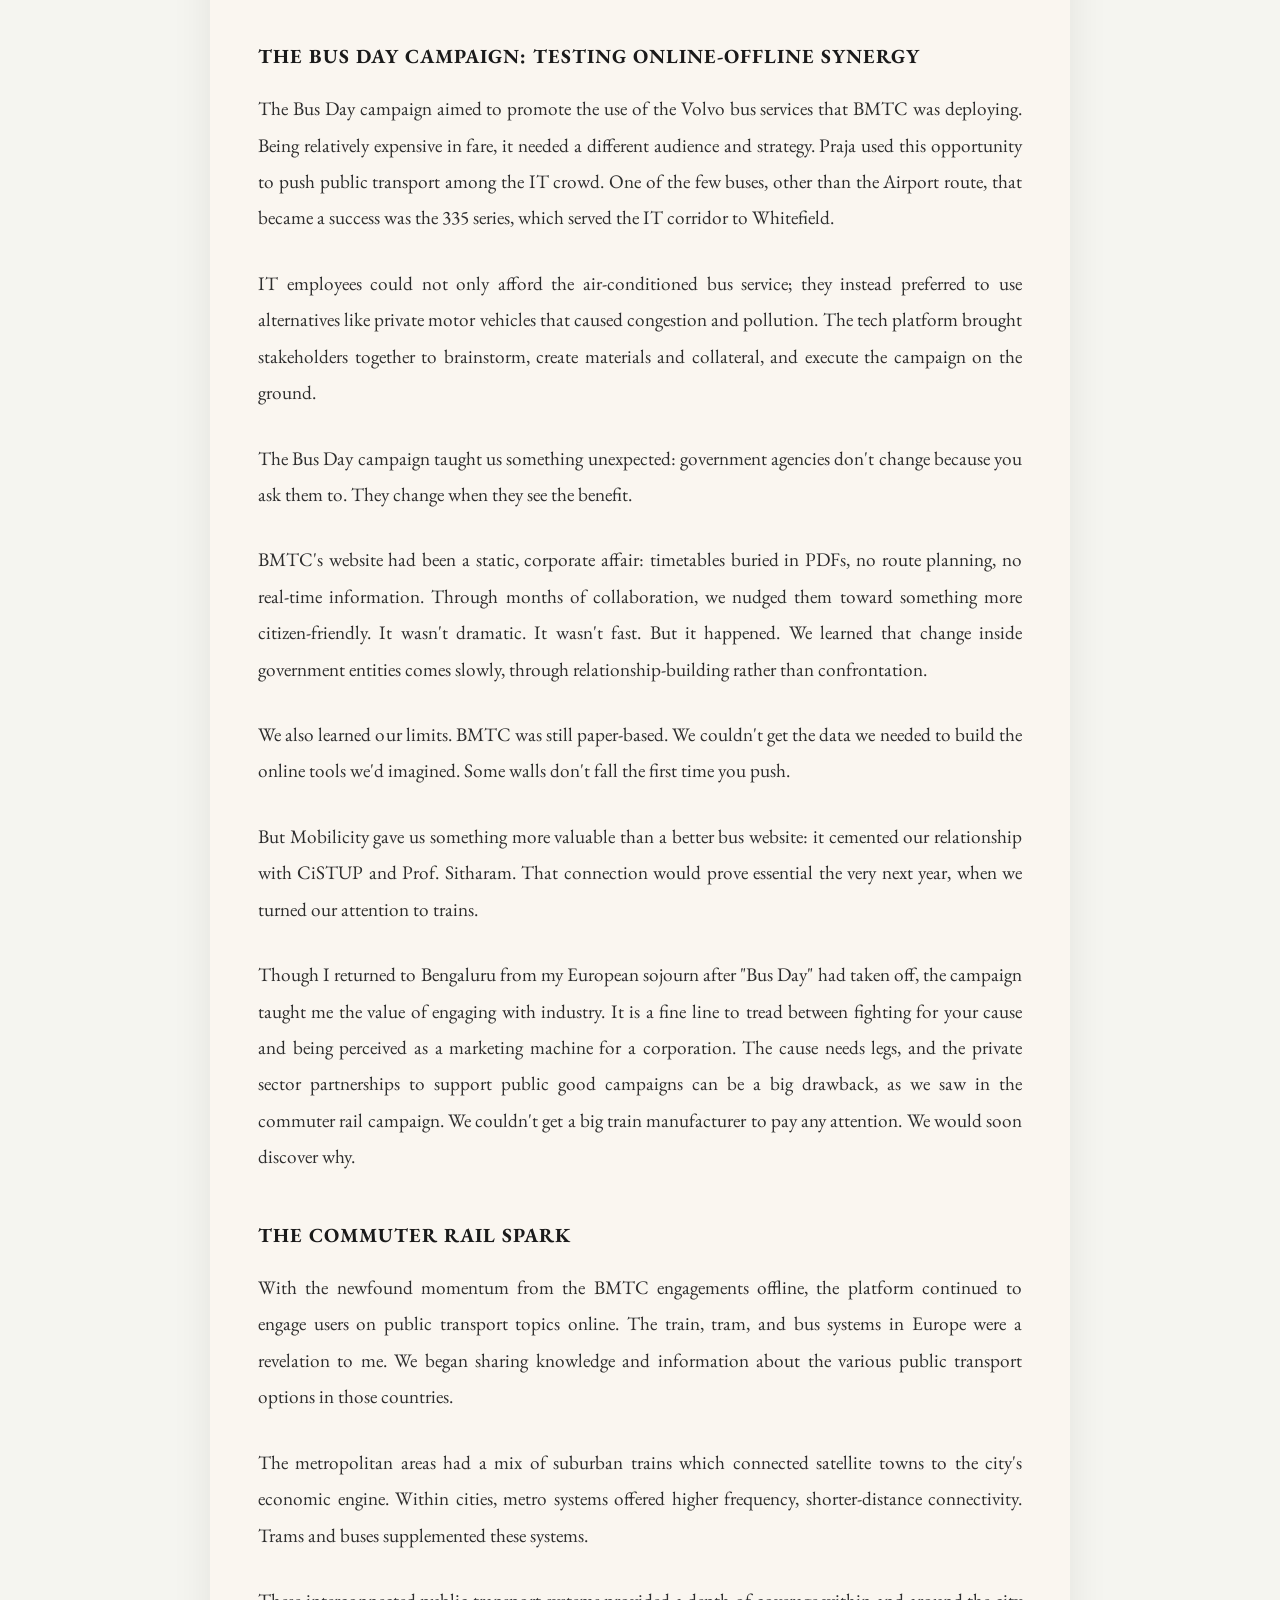
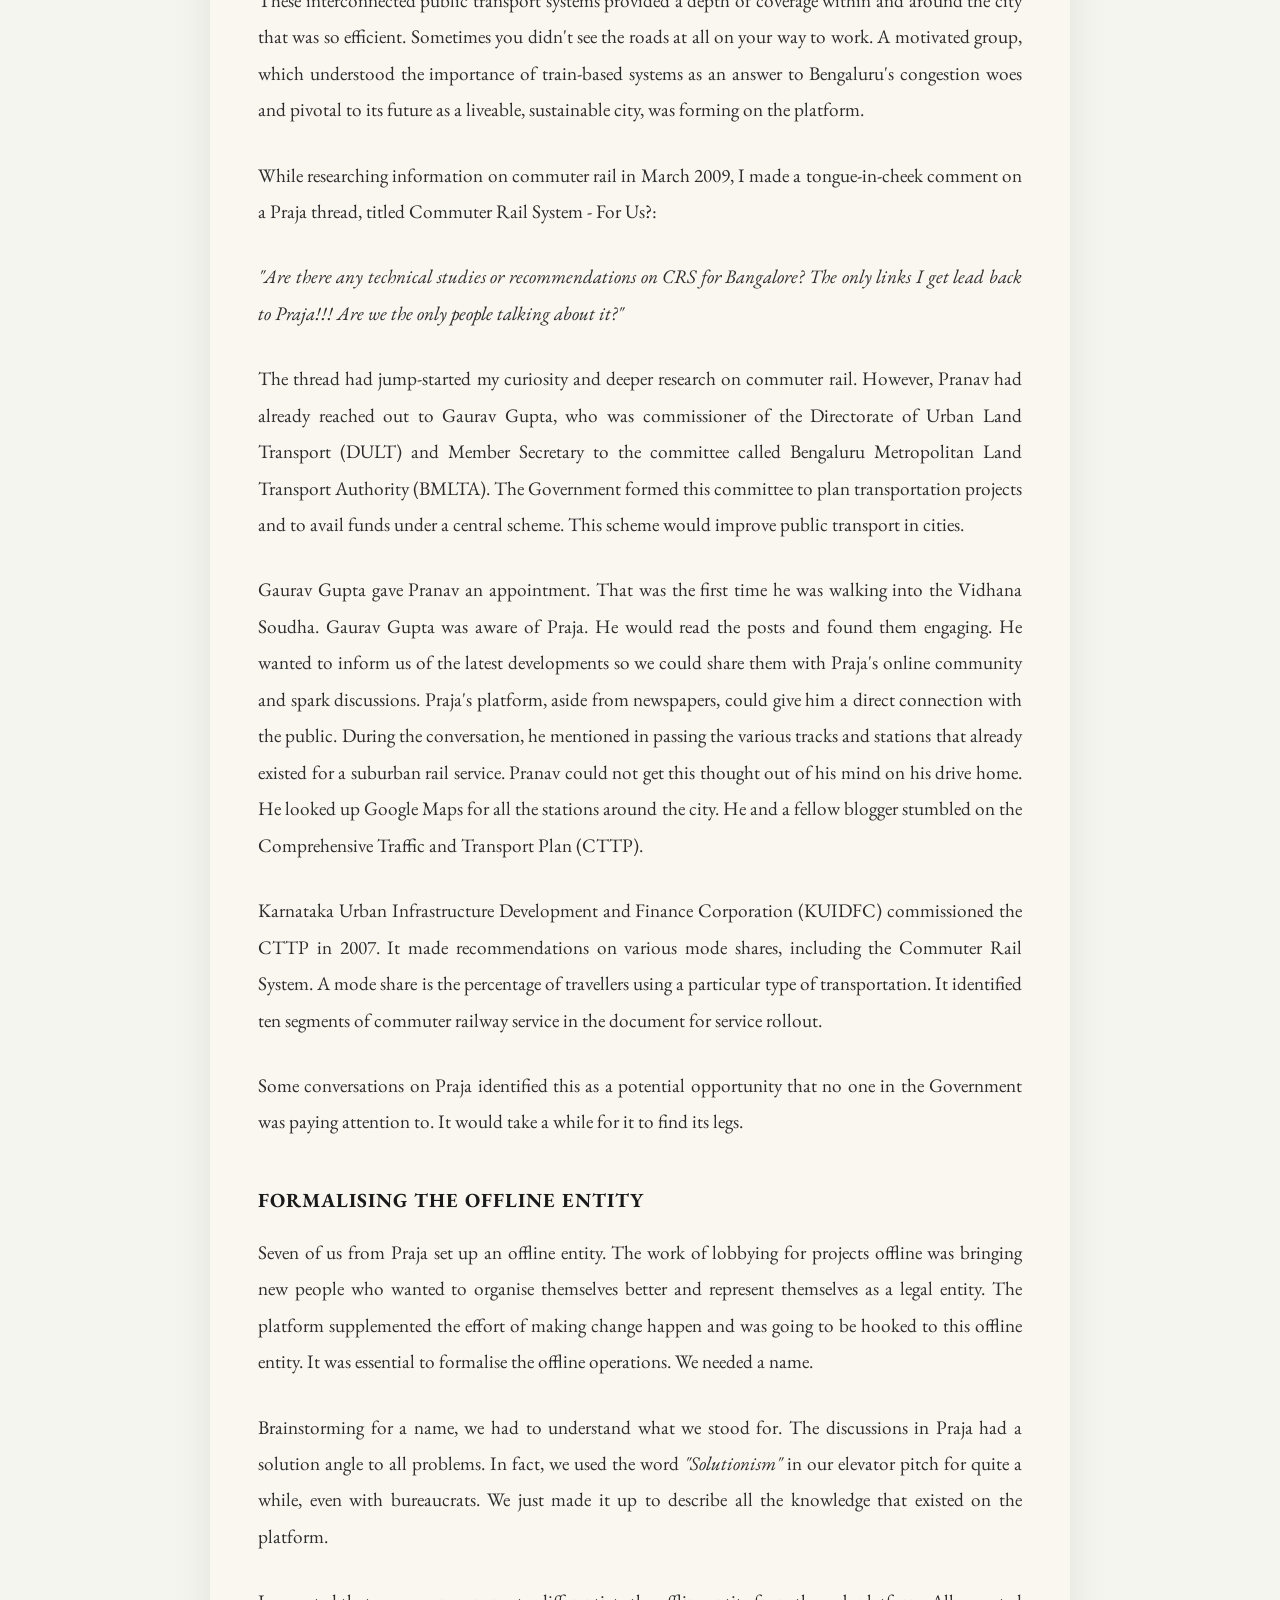
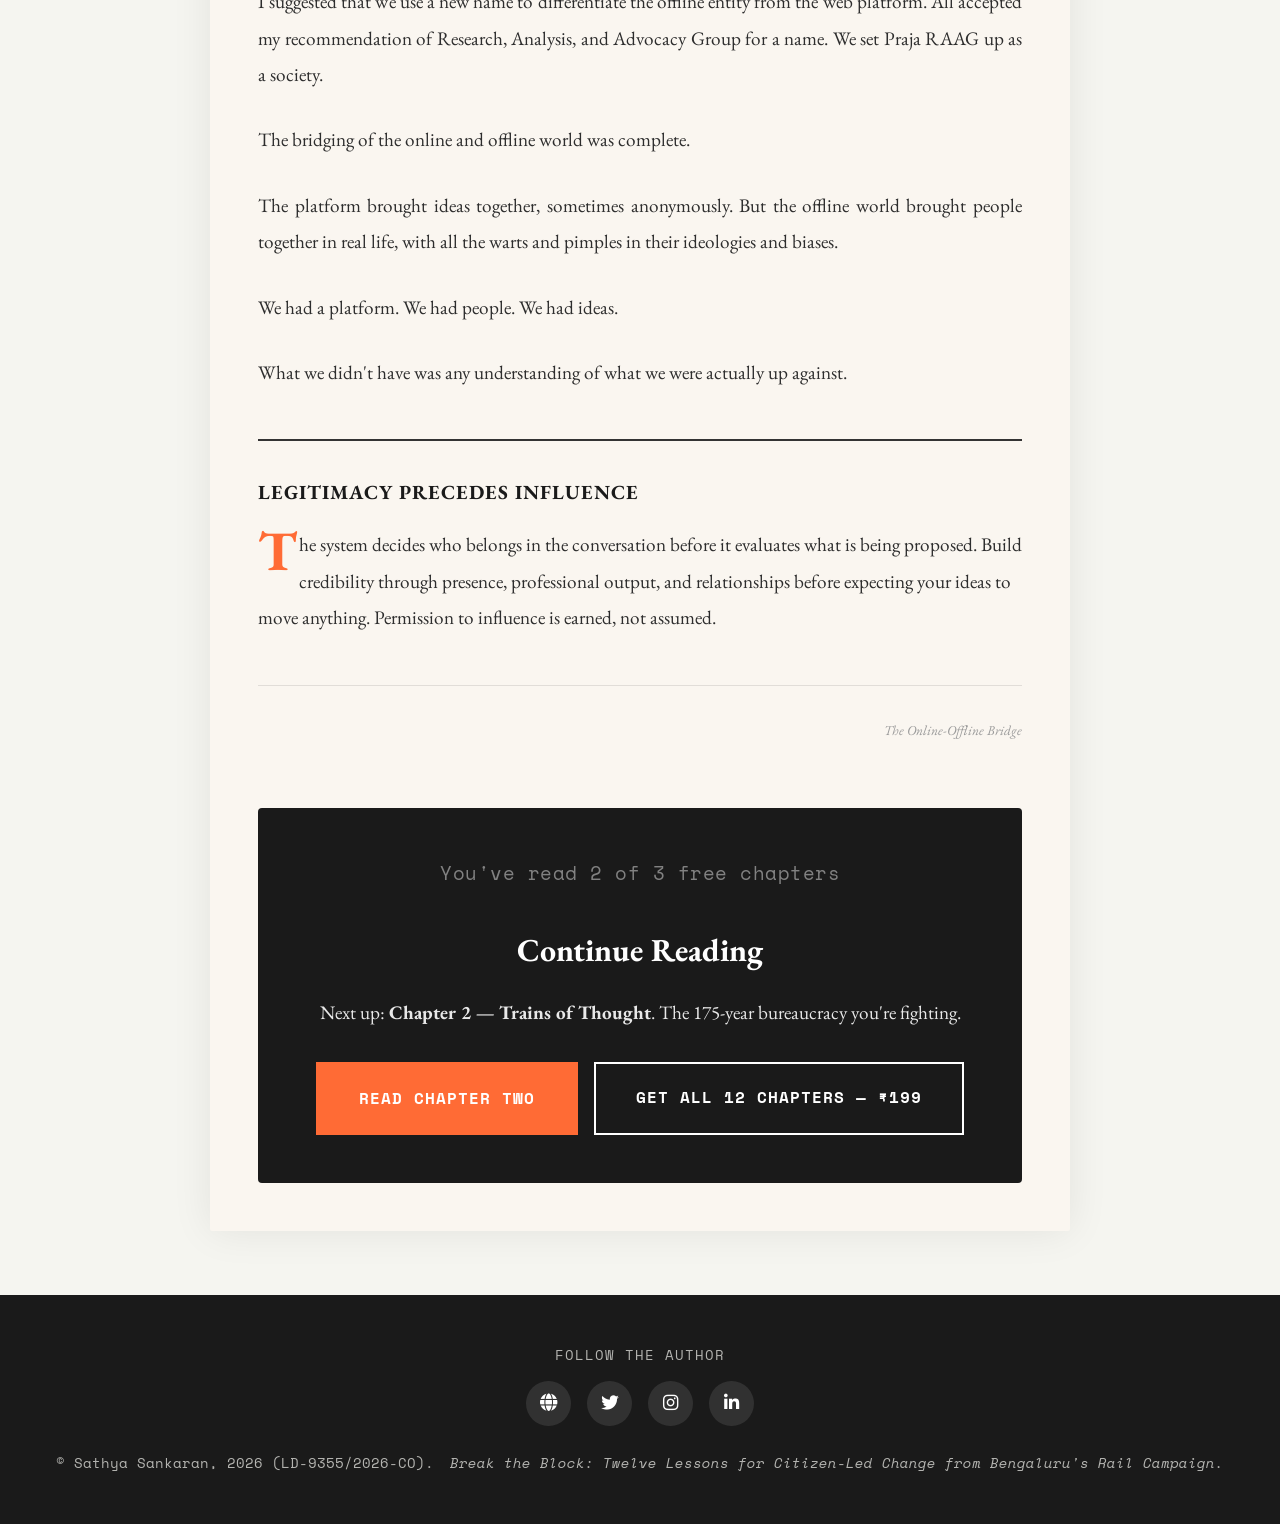
==== commit 51e3587c: "Extract shared CSS to styles.css, standardize hover transitions - Move share dropdown + subpage nav " ====
--- a/chapter1.html
+++ b/chapter1.html
@@ -33,7 +33,7 @@
     <meta property="og:image:alt" content="Book cover of Break the Block by Sathya Sankaran">
     <meta property="article:published_time" content="2026-02-20">
     <meta property="article:modified_time" content="2026-02-20">
-    <meta name="keywords" content="civic activism, online-offline bridge, Bengaluru commuter rail, citizen organizing, digital activism India, grassroots campaign, Break the Block chapter 1">
+    <meta name="keywords" content="civic activism, online-offline bridge, Bengaluru commuter rail, citizen organizing, digital activism India, grassroots campaign, Break the Block chapter 1, Praja RAAG, Sanjeev Dyamannavar, Namma Railu, suburban rail Bangalore, Chuku Buku Beku, awareness vs mobilisation, citizen participation urban planning">
 
     <!-- Schema.org Structured Data -->
     <script type="application/ld+json">
@@ -79,20 +79,12 @@
     <title>Chapter 1: The Online-Offline Bridge | Break the Block</title>
     <link href="https://fonts.googleapis.com/css2?family=Space+Mono:wght@400;700&family=EB+Garamond:ital,wght@0,400;0,600;0,700;1,400&display=swap" rel="stylesheet">
     <link rel="stylesheet" href="https://cdnjs.cloudflare.com/ajax/libs/font-awesome/6.0.0/css/all.min.css">
+    <link rel="stylesheet" href="styles.css">
     <style>
         *{margin:0;padding:0;box-sizing:border-box}
         :root{--primary:#1a1a1a;--accent:#ff6b35;--secondary:#f7931e;--light:#f5f5f0;--text:#2d2d2d;--rail-blue:#004e89}
         body{font-family:'EB Garamond',serif;color:var(--text);background:var(--light);line-height:1.8}
         .reading-progress{position:fixed;top:0;left:0;width:0%;height:4px;background:linear-gradient(90deg,var(--accent),var(--secondary));z-index:9999}
-        .top-nav{position:fixed;top:0;width:100%;background:rgba(255,255,255,0.95);backdrop-filter:blur(10px);z-index:1000;padding:1rem 2rem;box-shadow:0 2px 10px rgba(0,0,0,0.1);display:flex;justify-content:space-between;align-items:center}
-        .back-link{color:var(--accent);text-decoration:none;font-family:'Space Mono',monospace;font-size:0.9rem;text-transform:uppercase;letter-spacing:1px}
-        .back-link::before{content:'← '}
-        .share-dropdown{position:relative;justify-self:end}
-        .share-toggle{background:transparent;border:2px solid var(--primary);color:var(--primary);width:40px;height:40px;border-radius:50%;cursor:pointer;display:flex;align-items:center;justify-content:center}
-        .share-menu{position:absolute;top:calc(100% + 10px);right:0;background:white;border-radius:8px;box-shadow:0 8px 25px rgba(0,0,0,0.2);min-width:180px;opacity:0;visibility:hidden;transform:translateY(-10px);transition:all 0.3s ease;z-index:1000}
-        .share-menu.active{opacity:1;visibility:visible;transform:translateY(0)}
-        .share-menu-item{display:flex;align-items:center;gap:0.8rem;padding:0.8rem 1.2rem;color:var(--text);text-decoration:none;border-bottom:1px solid rgba(0,0,0,0.05)}
-        .share-menu-item:hover{background:var(--light)}
         .reading-container{max-width:860px;margin:0 auto;padding:6rem 3rem 3rem;min-height:100vh;background:#faf6f0;box-shadow:0 0 40px rgba(0,0,0,0.08);border-radius:2px}
         .chapter-header{border-bottom:3px solid var(--accent);padding-bottom:2rem;margin-bottom:3rem}
         .chapter-number{font-family:'Space Mono',monospace;font-size:0.9rem;color:var(--accent);text-transform:uppercase;letter-spacing:2px;margin-bottom:1rem}
--- a/styles.css
+++ b/styles.css
@@ -0,0 +1,4754 @@
+        * {
+            margin: 0;
+            padding: 0;
+            box-sizing: border-box;
+        }
+
+        /* Skip to content link for keyboard accessibility */
+        .skip-link {
+            position: absolute;
+            top: -100%;
+            left: 50%;
+            transform: translateX(-50%);
+            background: var(--accent);
+            color: white;
+            padding: 0.8rem 1.5rem;
+            font-family: 'Space Mono', monospace;
+            font-size: 0.9rem;
+            font-weight: 700;
+            text-decoration: none;
+            z-index: 10000;
+            border-radius: 0 0 4px 4px;
+            transition: top 0.2s ease;
+        }
+
+        .skip-link:focus {
+            top: 0;
+        }
+
+        :root {
+            --primary: #1a1a1a;
+            --accent: #ff6b35;
+            --secondary: #f7931e;
+            --light: #f5f5f0;
+            --text: #2d2d2d;
+            --rail-blue: #004e89;
+            --border-blue: var(--border-blue);
+            --border-accent: var(--border-accent);
+            --text-muted: #555;
+        }
+
+        body {
+            font-family: 'Crimson Pro', serif;
+            color: var(--text);
+            background: var(--light);
+            line-height: 1.6;
+            overflow-x: hidden;
+        }
+
+        /* Subpage Navigation (top-nav) */
+        .top-nav {
+            position: fixed;
+            top: 0;
+            width: 100%;
+            background: rgba(255, 255, 255, 0.95);
+            backdrop-filter: blur(10px);
+            z-index: 1000;
+            padding: 1rem 2rem;
+            box-shadow: 0 2px 10px rgba(0,0,0,0.1);
+            display: grid;
+            grid-template-columns: 1fr auto 1fr;
+            align-items: center;
+            gap: 1rem;
+        }
+
+        .nav-logo-center {
+            display: flex;
+            justify-content: center;
+            align-items: center;
+        }
+
+        .nav-logo-center img {
+            transition: opacity 0.3s ease;
+        }
+
+        .nav-logo-center img:hover {
+            opacity: 0.8;
+        }
+
+        .back-link {
+            color: var(--accent);
+            text-decoration: none;
+            font-family: 'Space Mono', monospace;
+            font-size: 0.9rem;
+            text-transform: uppercase;
+            letter-spacing: 1px;
+            transition: color 0.3s;
+        }
+
+        .back-link:hover {
+            color: var(--secondary);
+        }
+
+        .back-link::before {
+            content: '← ';
+        }
+
+        /* Subpage Share Dropdown */
+        .top-nav .share-dropdown {
+            position: relative;
+            justify-self: end;
+        }
+
+        .top-nav .share-toggle {
+            background: transparent;
+            border: 2px solid var(--primary);
+            color: var(--primary);
+            width: 40px;
+            height: 40px;
+            border-radius: 50%;
+            cursor: pointer;
+            display: flex;
+            align-items: center;
+            justify-content: center;
+            transition: all 0.3s ease;
+            font-size: 0.9rem;
+        }
+
+        .top-nav .share-menu {
+            position: absolute;
+            top: calc(100% + 10px);
+            right: 0;
+            background: white;
+            border-radius: 8px;
+            box-shadow: 0 8px 25px rgba(0,0,0,0.2);
+            min-width: 180px;
+            opacity: 0;
+            visibility: hidden;
+            transform: translateY(-10px);
+            transition: all 0.3s ease;
+            z-index: 1000;
+        }
+
+        .top-nav .share-menu.active {
+            opacity: 1;
+            visibility: visible;
+            transform: translateY(0);
+        }
+
+        .top-nav .share-menu::before {
+            content: '';
+            position: absolute;
+            top: -6px;
+            right: 15px;
+            width: 12px;
+            height: 12px;
+            background: white;
+            transform: rotate(45deg);
+        }
+
+        .top-nav .share-menu-item {
+            display: flex;
+            align-items: center;
+            gap: 0.8rem;
+            padding: 0.8rem 1.2rem;
+            color: var(--text);
+            text-decoration: none;
+            transition: all 0.3s ease;
+            font-family: 'Crimson Pro', serif;
+            font-size: 0.95rem;
+            border-bottom: 1px solid rgba(0,0,0,0.05);
+        }
+
+        .top-nav .share-menu-item:last-child {
+            border-bottom: none;
+        }
+
+        .top-nav .share-menu-item:first-child {
+            border-radius: 8px 8px 0 0;
+        }
+
+        .top-nav .share-menu-item:last-child {
+            border-radius: 0 0 8px 8px;
+        }
+
+        .top-nav .share-menu-item:hover {
+            background: var(--light);
+            padding-left: 1.5rem;
+        }
+
+        .top-nav .share-menu-item i {
+            width: 20px;
+            font-size: 1rem;
+        }
+
+        .top-nav .share-menu-item:nth-child(1):hover { color: #1DA1F2; }
+        .top-nav .share-menu-item:nth-child(2):hover { color: #1877F2; }
+        .top-nav .share-menu-item:nth-child(3):hover { color: #0A66C2; }
+        .top-nav .share-menu-item:nth-child(4):hover { color: #25D366; }
+        .top-nav .share-menu-item:nth-child(5):hover { color: #666; }
+
+        /* Subpage mobile nav overrides */
+        @media (max-width: 768px) {
+            .top-nav {
+                padding: 0.75rem 1rem;
+            }
+
+            .back-link {
+                font-size: 0.8rem;
+            }
+
+            .share-buttons {
+                gap: 0.3rem;
+            }
+
+            .share-btn {
+                width: 32px;
+                height: 32px;
+                font-size: 0.8rem;
+            }
+        }
+
+        @media (max-width: 480px) {
+            .top-nav {
+                padding: 0.5rem 1rem;
+            }
+        }
+
+        /* Homepage Navigation */
+        nav {
+            position: fixed;
+            top: 0;
+            width: 100%;
+            background: rgba(26, 26, 26, 0.95);
+            backdrop-filter: blur(10px);
+            z-index: 1000;
+            padding: 1.5rem 5%;
+            display: flex;
+            justify-content: space-between;
+            align-items: center;
+        }
+
+        .nav-logo {
+            z-index: 1001;
+        }
+
+        .nav-logo a {
+            display: flex;
+            align-items: center;
+            text-decoration: none;
+        }
+
+        .nav-logo img {
+            height: 50px;
+            width: auto;
+            transition: transform 0.3s ease;
+        }
+
+        .nav-logo a:hover img {
+            transform: scale(1.05);
+        }
+
+        /* Hamburger Button */
+        .hamburger {
+            display: none;
+            flex-direction: column;
+            gap: 5px;
+            background: transparent;
+            border: none;
+            cursor: pointer;
+            padding: 10px;
+            z-index: 1001;
+        }
+
+        .hamburger span {
+            width: 25px;
+            height: 3px;
+            background: var(--light);
+            transition: all 0.3s ease;
+            border-radius: 2px;
+        }
+
+        .hamburger.active span:nth-child(1) {
+            transform: rotate(45deg) translate(8px, 8px);
+        }
+
+        .hamburger.active span:nth-child(2) {
+            opacity: 0;
+        }
+
+        .hamburger.active span:nth-child(3) {
+            transform: rotate(-45deg) translate(7px, -7px);
+        }
+
+        /* Nav Menu */
+        .nav-menu {
+            display: flex;
+            align-items: center;
+            gap: 2rem;
+        }
+
+        nav ul {
+            list-style: none;
+            display: flex;
+            justify-content: center;
+            gap: 3rem;
+            font-family: 'Space Mono', monospace;
+            font-size: 0.9rem;
+            text-transform: uppercase;
+            letter-spacing: 1px;
+        }
+
+        nav a {
+            color: var(--light);
+            text-decoration: none;
+            transition: color 0.3s;
+        }
+
+        nav a:hover {
+            color: var(--accent);
+        }
+
+        /* CTA Button in Nav - Get the Book */
+        nav li:nth-child(7) a {
+            background: var(--secondary);
+            padding: 0.6rem 1.5rem;
+            border-radius: 4px;
+            font-weight: 700;
+            border: 2px solid var(--secondary);
+        }
+
+        nav li:nth-child(7) a:hover {
+            background: transparent;
+            color: var(--secondary);
+            border-color: var(--secondary);
+        }
+
+        /* Share Dropdown */
+        .share-dropdown {
+            position: relative;
+        }
+
+        .share-toggle {
+            background: transparent;
+            border: 2px solid var(--light);
+            color: var(--light);
+            width: 40px;
+            height: 40px;
+            border-radius: 50%;
+            cursor: pointer;
+            display: flex;
+            align-items: center;
+            justify-content: center;
+            transition: all 0.3s ease;
+            font-size: 0.9rem;
+        }
+
+        .share-toggle:hover {
+            background: var(--accent);
+            border-color: var(--accent);
+            transform: scale(1.1);
+        }
+
+        .share-menu {
+            position: absolute;
+            top: calc(100% + 10px);
+            right: 0;
+            background: white;
+            border-radius: 8px;
+            box-shadow: 0 8px 25px rgba(0,0,0,0.2);
+            min-width: 180px;
+            opacity: 0;
+            visibility: hidden;
+            transform: translateY(-10px);
+            transition: all 0.3s ease;
+            z-index: 1000;
+        }
+
+        .share-menu.active {
+            opacity: 1;
+            visibility: visible;
+            transform: translateY(0);
+        }
+
+        .share-menu::before {
+            content: '';
+            position: absolute;
+            top: -6px;
+            right: 15px;
+            width: 12px;
+            height: 12px;
+            background: white;
+            transform: rotate(45deg);
+        }
+
+        .share-menu-item {
+            display: flex;
+            align-items: center;
+            gap: 0.8rem;
+            padding: 0.8rem 1.2rem;
+            color: var(--text);
+            text-decoration: none;
+            transition: all 0.3s ease;
+            font-family: 'Crimson Pro', serif;
+            font-size: 0.95rem;
+            border-bottom: 1px solid rgba(0,0,0,0.05);
+        }
+
+        .share-menu-item:last-child {
+            border-bottom: none;
+        }
+
+        .share-menu-item:first-child {
+            border-radius: 8px 8px 0 0;
+        }
+
+        .share-menu-item:last-child {
+            border-radius: 0 0 8px 8px;
+        }
+
+        .share-menu-item:hover {
+            background: var(--light);
+            padding-left: 1.5rem;
+        }
+
+        .share-menu-item i {
+            width: 20px;
+            font-size: 1rem;
+        }
+
+        .share-menu-item:nth-child(1):hover { color: #1DA1F2; }
+        .share-menu-item:nth-child(2):hover { color: #1877F2; }
+        .share-menu-item:nth-child(3):hover { color: #0A66C2; }
+        .share-menu-item:nth-child(4):hover { color: #25D366; }
+        .share-menu-item:nth-child(5):hover { color: #666; }
+
+        /* Hero Section */
+        .hero {
+            min-height: 100vh;
+            background: linear-gradient(135deg, var(--primary) 0%, var(--rail-blue) 100%);
+            color: white;
+            display: flex;
+            align-items: center;
+            justify-content: center;
+            position: relative;
+            overflow: hidden;
+            padding: 2rem;
+        }
+
+        .hero::before {
+            content: '';
+            position: absolute;
+            width: 200%;
+            height: 200%;
+            background: repeating-linear-gradient(
+                0deg,
+                transparent,
+                transparent 2px,
+                rgba(255, 255, 255, 0.03) 2px,
+                rgba(255, 255, 255, 0.03) 4px
+            );
+            animation: rail-pattern 20s linear infinite;
+        }
+
+        @keyframes rail-pattern {
+            0% { transform: translateY(0); }
+            100% { transform: translateY(50px); }
+        }
+
+        .hero-content {
+            max-width: 1200px;
+            display: grid;
+            grid-template-columns: 1fr 1fr;
+            gap: 4rem;
+            align-items: center;
+            position: relative;
+            z-index: 10;
+            animation: fadeInUp 1s ease-out;
+        }
+
+        .hero-text {
+            text-align: left;
+        }
+
+        .hero-badge {
+            display: inline-block;
+            background: var(--accent);
+            color: white;
+            font-family: 'Space Mono', monospace;
+            font-size: 0.75rem;
+            font-weight: 700;
+            padding: 0.5rem 1rem;
+            letter-spacing: 1.5px;
+            text-transform: uppercase;
+            margin-bottom: 1.5rem;
+            border-radius: 2px;
+        }
+
+        .hero-hook {
+            font-family: 'Space Mono', monospace;
+            font-size: clamp(1.1rem, 2.5vw, 1.5rem);
+            color: var(--secondary);
+            margin-bottom: 1rem;
+            letter-spacing: 1px;
+        }
+
+        .hero-cta-group {
+            display: flex;
+            gap: 1rem;
+            flex-wrap: wrap;
+        }
+
+        .cta-button.secondary {
+            background: transparent;
+            border: 2px solid white;
+            color: white;
+        }
+
+        .cta-button.secondary:hover {
+            background: white;
+            color: var(--primary);
+        }
+
+        /* Proof Strip */
+        .proof-strip {
+            background: var(--primary);
+            padding: 1.5rem 5%;
+            display: flex;
+            justify-content: center;
+            gap: 3rem;
+            flex-wrap: wrap;
+            border-top: 1px solid rgba(255, 255, 255, 0.1);
+            border-bottom: 3px solid var(--accent);
+        }
+
+        .proof-item {
+            text-align: center;
+            color: white;
+            font-family: 'Space Mono', monospace;
+        }
+
+        .proof-item .number {
+            font-size: 2rem;
+            font-weight: 700;
+            color: var(--secondary);
+            display: block;
+        }
+
+        .proof-item .label {
+            font-size: 0.8rem;
+            text-transform: uppercase;
+            letter-spacing: 1px;
+            opacity: 0.9;
+        }
+
+        .proof-quote {
+            width: 100%;
+            text-align: center;
+            padding-top: 1rem;
+            border-top: 1px solid rgba(255, 255, 255, 0.1);
+            margin-top: 0.5rem;
+        }
+
+        .proof-quote .star-rating {
+            margin-bottom: 0.5rem;
+            display: flex;
+            justify-content: center;
+            align-items: center;
+            gap: 0.6rem;
+        }
+
+        .proof-quote .stars {
+            color: var(--secondary);
+            font-size: 1.1rem;
+            letter-spacing: 2px;
+        }
+
+        .proof-quote .star-rating .rating-text {
+            color: rgba(255, 255, 255, 0.9);
+            opacity: 1;
+        }
+
+        .proof-quote .featured-quote {
+            margin: 0 auto;
+            max-width: 700px;
+        }
+
+        .proof-quote .featured-quote p {
+            color: rgba(255, 255, 255, 0.9);
+            font-style: italic;
+            font-size: 1.05rem;
+            margin-bottom: 0.3rem;
+        }
+
+        .proof-quote .featured-quote cite {
+            color: rgba(255, 255, 255, 0.6);
+            font-family: 'Space Mono', monospace;
+            font-size: 0.75rem;
+            font-style: normal;
+        }
+
+        /* Media Strip - As Covered By */
+        .media-strip {
+            background: var(--light);
+            padding: 2.5rem 5%;
+            text-align: center;
+            border-bottom: 1px solid rgba(0, 0, 0, 0.08);
+        }
+
+        .media-strip-label {
+            font-family: 'Space Mono', monospace;
+            font-size: 0.7rem;
+            text-transform: uppercase;
+            letter-spacing: 3px;
+            color: #767676;
+            margin-bottom: 1.5rem;
+        }
+
+        .media-logos {
+            display: flex;
+            justify-content: center;
+            align-items: center;
+            gap: 2.5rem;
+            flex-wrap: wrap;
+            max-width: 1100px;
+            margin: 0 auto 1.2rem;
+        }
+
+        .media-logo-item {
+            text-decoration: none;
+            filter: grayscale(100%);
+            opacity: 0.6;
+            transition: all 0.3s ease;
+            padding: 0.5rem 0;
+        }
+
+        .media-logo-item:hover {
+            filter: grayscale(0%);
+            opacity: 1;
+        }
+
+        .media-logo-item span {
+            display: block;
+        }
+
+        /* Individual publication styles */
+        .logo-hindu span {
+            font-family: 'Times New Roman', Georgia, serif;
+            font-size: 1.1rem;
+            font-weight: 700;
+            letter-spacing: 2px;
+            color: #1a1a1a;
+        }
+        .logo-hindu:hover span { color: #0066b3; }
+
+        .logo-deccan span {
+            font-family: 'Georgia', serif;
+            font-size: 1.05rem;
+            font-weight: 700;
+            font-style: italic;
+            color: #1a1a1a;
+        }
+        .logo-deccan:hover span { color: #c41e3a; }
+
+        .logo-tnie span {
+            font-family: 'Arial', sans-serif;
+            font-size: 0.85rem;
+            font-weight: 700;
+            text-transform: uppercase;
+            letter-spacing: 0.5px;
+            color: #1a1a1a;
+        }
+        .logo-tnie:hover span { color: #e31837; }
+
+        .logo-ndtv span {
+            font-family: 'Arial Black', 'Helvetica', sans-serif;
+            font-size: 1.1rem;
+            font-weight: 900;
+            letter-spacing: 1px;
+            color: #1a1a1a;
+        }
+        .logo-ndtv:hover span { color: #e21b22; }
+
+        .logo-toi span {
+            font-family: 'Times New Roman', Georgia, serif;
+            font-size: 1rem;
+            font-weight: 700;
+            font-style: italic;
+            color: #1a1a1a;
+        }
+        .logo-toi:hover span { color: #e03a3e; }
+
+        .logo-ie span {
+            font-family: 'Georgia', serif;
+            font-size: 1rem;
+            font-weight: 700;
+            color: #1a1a1a;
+        }
+        .logo-ie:hover span { color: #d71920; }
+
+        .logo-et span {
+            font-family: 'Arial', sans-serif;
+            font-size: 0.95rem;
+            font-weight: 700;
+            color: #1a1a1a;
+        }
+        .logo-et:hover span { color: #005b9a; }
+
+        .logo-mint span {
+            font-family: 'Helvetica Neue', 'Arial', sans-serif;
+            font-size: 1.15rem;
+            font-weight: 300;
+            letter-spacing: 3px;
+            text-transform: lowercase;
+            color: #1a1a1a;
+        }
+        .logo-mint:hover span { color: #f15a22; }
+
+        .media-strip-link {
+            display: inline-block;
+            font-family: 'Space Mono', monospace;
+            font-size: 0.75rem;
+            color: var(--accent);
+            text-decoration: none;
+            margin-top: 0.5rem;
+            transition: color 0.3s ease;
+            letter-spacing: 0.5px;
+        }
+
+        .media-strip-link:hover {
+            color: var(--rail-blue);
+        }
+
+        /* Comparison Section */
+        .comparison-section {
+            padding: 5rem 5%;
+            background: white;
+        }
+
+        h2 {
+            font-size: clamp(2.5rem, 5vw, 4rem);
+            margin-bottom: 3rem;
+            font-weight: 700;
+            letter-spacing: -1px;
+        }
+
+        .comparison-grid {
+            display: grid;
+            grid-template-columns: 1fr 1fr;
+            gap: 2rem;
+            max-width: 1000px;
+            margin: 0 auto;
+        }
+
+        @media (max-width: 768px) {
+            .comparison-grid {
+                grid-template-columns: 1fr;
+            }
+        }
+
+        .compare-card {
+            padding: 2.5rem;
+            border-radius: 8px;
+            transition: all 0.4s cubic-bezier(0.4, 0, 0.2, 1);
+        }
+
+        .compare-card.other {
+            background: #f5f5f5;
+            border: 2px solid #ddd;
+        }
+
+        .compare-card.this {
+            background: linear-gradient(135deg, var(--primary) 0%, var(--rail-blue) 100%);
+            color: white;
+            border: 2px solid var(--accent);
+        }
+
+        .compare-card h3 {
+            font-family: 'Space Mono', monospace;
+            font-size: 1.2rem;
+            margin-bottom: 1.5rem;
+            text-transform: uppercase;
+            letter-spacing: 1px;
+        }
+
+        .compare-card.other h3 {
+            color: #666;
+        }
+
+        .compare-card.this h3 {
+            color: var(--secondary);
+        }
+
+        .compare-card ul {
+            list-style: none;
+            padding: 0;
+        }
+
+        .compare-card li {
+            padding: 0.8rem 0;
+            border-bottom: 1px solid rgba(128, 128, 128, 0.2);
+            font-size: 1.05rem;
+        }
+
+        .compare-card li:last-child {
+            border-bottom: none;
+        }
+
+        .compare-card li {
+            padding-left: 1.8rem;
+            position: relative;
+        }
+
+        .compare-card.other li::before {
+            content: '\2717';
+            position: absolute;
+            left: 0;
+            color: #c0392b;
+            font-size: 1.15rem;
+            font-weight: 700;
+        }
+
+        .compare-card.this li::before {
+            content: '\2713';
+            position: absolute;
+            left: 0;
+            color: var(--secondary);
+            font-size: 1.15rem;
+            font-weight: 700;
+        }
+
+        /* Email Preview Section */
+        .email-preview-section {
+            padding: 6rem 0;
+            background: var(--primary);
+            position: relative;
+            overflow: hidden;
+        }
+
+        /* Diagonal slash background */
+        .email-preview-section::before {
+            content: '';
+            position: absolute;
+            top: 0;
+            left: 0;
+            right: 0;
+            bottom: 0;
+            background:
+                linear-gradient(135deg, transparent 40%, rgba(255, 107, 53, 0.06) 40%, rgba(255, 107, 53, 0.06) 42%, transparent 42%),
+                linear-gradient(135deg, transparent 55%, rgba(0, 78, 137, 0.08) 55%, rgba(0, 78, 137, 0.08) 57%, transparent 57%);
+            pointer-events: none;
+        }
+
+        /* Stamp/confidential watermark */
+        .email-preview-section::after {
+            content: 'ACTUAL EMAIL';
+            position: absolute;
+            top: 50%;
+            right: -2rem;
+            transform: translateY(-50%) rotate(-90deg);
+            font-family: 'Space Mono', monospace;
+            font-size: 0.75rem;
+            letter-spacing: 0.4em;
+            text-transform: uppercase;
+            color: rgba(255, 107, 53, 0.15);
+            pointer-events: none;
+            white-space: nowrap;
+        }
+
+        .email-preview-container {
+            max-width: 1200px;
+            margin: 0 auto;
+            padding: 0 5%;
+            display: grid;
+            grid-template-columns: 1fr 1.2fr;
+            gap: 4rem;
+            align-items: center;
+        }
+
+        .email-preview-text {
+            /* This wraps heading + subtitle, positioned left */
+        }
+
+        .email-card {
+            background: white;
+            border-radius: 4px;
+            box-shadow:
+                0 20px 60px rgba(0, 0, 0, 0.4),
+                0 0 0 1px rgba(255, 255, 255, 0.05);
+            overflow: hidden;
+            transform: rotate(-1.5deg);
+            transition: transform 0.5s cubic-bezier(0.4, 0, 0.2, 1);
+            position: relative;
+        }
+
+        .email-card:hover {
+            transform: rotate(0deg) scale(1.02);
+        }
+
+        /* Red "REJECTED" stamp overlay on email */
+        .email-card::after {
+            content: 'DISMISSED';
+            position: absolute;
+            top: 50%;
+            left: 50%;
+            transform: translate(-50%, -50%) rotate(-20deg);
+            font-family: 'Space Mono', monospace;
+            font-size: 2.5rem;
+            font-weight: 700;
+            color: rgba(198, 40, 40, 0.12);
+            letter-spacing: 0.15em;
+            text-transform: uppercase;
+            pointer-events: none;
+            border: 4px solid rgba(198, 40, 40, 0.12);
+            padding: 0.3rem 1.5rem;
+            border-radius: 4px;
+            white-space: nowrap;
+        }
+
+        .email-header {
+            background: #f8f9fa;
+            border-bottom: 2px solid #e0e0e0;
+            padding: 1.5rem;
+        }
+
+        .email-meta-row {
+            display: flex;
+            margin-bottom: 0.5rem;
+            font-size: 0.95rem;
+            line-height: 1.6;
+        }
+
+        .email-meta-row:last-child {
+            margin-bottom: 0;
+        }
+
+        .email-label {
+            font-weight: 600;
+            color: #666;
+            min-width: 60px;
+            font-family: 'Space Mono', monospace;
+        }
+
+        .email-value {
+            color: #333;
+            flex: 1;
+        }
+
+        .email-body {
+            padding: 2rem;
+            background: white;
+            color: #333;
+            font-size: 1rem;
+            line-height: 1.8;
+        }
+
+        .email-context {
+            padding: 1.5rem 2rem;
+            font-size: 1rem;
+            background: #f0f7ff;
+            border-top: 1px solid #e0e0e0;
+        }
+
+        @media (max-width: 968px) {
+            .email-preview-container {
+                grid-template-columns: 1fr;
+                gap: 2rem;
+            }
+            .email-card {
+                transform: rotate(0deg);
+            }
+        }
+
+        /* Testimonials Section */
+        .testimonials-section {
+            padding: 5rem 5%;
+            background: white;
+        }
+
+        .testimonials-container {
+            max-width: 1200px;
+            margin: 0 auto;
+        }
+
+        .testimonials-grid {
+            display: grid;
+            grid-template-columns: repeat(3, 1fr);
+            gap: 2rem;
+            margin-top: 2rem;
+        }
+
+        .testimonial-card {
+            position: relative;
+            background: white;
+            border-radius: 8px;
+            padding: 2rem 2rem 1.5rem;
+            box-shadow: 0 2px 12px rgba(0,0,0,0.06);
+            border: 2px solid var(--border-blue);
+            transition: all 0.4s cubic-bezier(0.4, 0, 0.2, 1);
+            display: flex;
+            flex-direction: column;
+        }
+
+        .testimonial-card.featured {
+            grid-column: span 2;
+            border-color: rgba(255, 107, 53, 0.3);
+            background: linear-gradient(135deg, rgba(255, 107, 53, 0.03), rgba(0, 78, 137, 0.03));
+        }
+
+        .testimonial-card:hover {
+            transform: translateY(-4px);
+            box-shadow: 0 12px 32px rgba(0,0,0,0.12);
+            border-color: var(--accent);
+        }
+
+        .testimonial-content {
+            position: relative;
+            flex: 1;
+            display: flex;
+            flex-direction: column;
+        }
+
+        .testimonial-quote {
+            font-size: 1.1rem;
+            line-height: 1.7;
+            color: var(--text);
+            margin-bottom: 1.5rem;
+            font-style: italic;
+            flex: 1;
+        }
+
+        .testimonial-quote::before {
+            content: '\201C';
+            font-size: 3rem;
+            color: var(--accent);
+            opacity: 0.3;
+            position: absolute;
+            top: -20px;
+            left: -10px;
+            font-family: Georgia, serif;
+        }
+
+        .testimonial-footer {
+            display: flex;
+            align-items: center;
+            gap: 1rem;
+            padding-top: 1rem;
+            border-top: 1px solid var(--light);
+        }
+
+        .testimonial-avatar {
+            flex-shrink: 0;
+        }
+
+        .testimonial-avatar img {
+            width: 56px;
+            height: 56px;
+            border-radius: 50%;
+            object-fit: cover;
+            border: 2px solid var(--light);
+            transition: border-color 0.3s ease;
+        }
+
+        .testimonial-card:hover .testimonial-avatar img {
+            border-color: var(--accent);
+        }
+
+        .avatar-circle {
+            width: 56px;
+            height: 56px;
+            border-radius: 50%;
+            display: flex;
+            align-items: center;
+            justify-content: center;
+            font-family: 'Space Mono', monospace;
+            font-weight: 700;
+            font-size: 1.1rem;
+            color: white;
+            transition: transform 0.3s ease;
+        }
+
+        .testimonial-card:hover .avatar-circle {
+            transform: scale(1.08);
+        }
+
+        .author-name {
+            font-family: 'Space Mono', monospace;
+            font-weight: 700;
+            color: var(--primary);
+            font-size: 0.9rem;
+            margin-bottom: 0.15rem;
+        }
+
+        .author-title {
+            font-size: 0.8rem;
+            color: #767676;
+        }
+
+        @media (max-width: 1024px) {
+            .testimonials-grid {
+                grid-template-columns: repeat(2, 1fr);
+            }
+
+            .testimonial-card.featured {
+                grid-column: span 2;
+            }
+        }
+
+        @media (max-width: 768px) {
+            .testimonials-grid {
+                grid-template-columns: 1fr;
+            }
+
+            .testimonial-card.featured {
+                grid-column: span 1;
+            }
+        }
+
+
+            .speech-bubble-wrapper.featured,
+            .speech-bubble-wrapper.wide,
+            .speech-bubble-wrapper.tall {
+                grid-column: span 1 !important;
+                grid-row: span 1 !important;
+            }
+
+            .person-card {
+                flex-direction: column;
+                text-align: center;
+            }
+
+        .speech-bubble-wrapper {
+            transition: all 0.4s cubic-bezier(0.4, 0, 0.2, 1);
+        }
+
+        .speech-bubble-wrapper:hover {
+            transform: translateY(-4px);
+        }
+
+        .speech-bubble-wrapper:hover .speech-bubble {
+            box-shadow: 0 12px 40px rgba(0,0,0,0.2) !important;
+        }
+
+        .speech-bubble {
+            transition: box-shadow 0.3s ease;
+        }
+
+        .person-card img {
+            transition: transform 0.3s ease;
+        }
+
+        .speech-bubble-wrapper:hover .person-card img {
+            transform: scale(1.1);
+        }
+
+
+        .bento-grid {
+            display: grid;
+            grid-template-columns: repeat(3, 1fr);
+            gap: 2rem;
+            margin-top: 2rem;
+        }
+
+        .speech-bubble-card {
+            transition: all 0.4s cubic-bezier(0.4, 0, 0.2, 1);
+        }
+
+        .speech-bubble-card:hover {
+            transform: translateY(-4px);
+            box-shadow: 0 12px 40px rgba(0,0,0,0.2) !important;
+        }
+
+        .speech-bubble-card img {
+            transition: transform 0.3s ease, box-shadow 0.3s ease;
+        }
+
+        .speech-bubble-card:hover img {
+            transform: scale(1.05);
+            box-shadow: 0 6px 25px rgba(0,0,0,0.3) !important;
+        }
+
+        @media (max-width: 1024px) {
+            .bento-grid {
+                grid-template-columns: repeat(2, 1fr);
+            }
+
+            .speech-bubble-card.featured {
+                grid-column: span 2 !important;
+                grid-row: span 1 !important;
+            }
+
+            .speech-bubble-card.tall {
+                grid-row: span 1 !important;
+            }
+        }
+
+        @media (max-width: 768px) {
+            .bento-grid {
+                grid-template-columns: 1fr;
+                gap: 1.5rem;
+            }
+
+            .speech-bubble-card.featured,
+            .speech-bubble-card.tall {
+                grid-column: span 1 !important;
+                grid-row: span 1 !important;
+            }
+        }
+
+
+        /* Free Preview Section */
+        .free-preview {
+            padding: 5rem 5%;
+            background: white;
+            text-align: center;
+        }
+
+        .free-preview h2 {
+            font-size: 2.5rem;
+            margin-bottom: 1rem;
+            font-family: 'Space Mono', monospace;
+            color: var(--primary);
+        }
+
+        .preview-intro {
+            max-width: 800px;
+            margin: 0 auto 3rem;
+        }
+
+        .preview-intro p {
+            font-size: 1.2rem;
+            color: var(--text);
+            opacity: 0.8;
+        }
+
+
+
+        /* Online Exclusive Section */
+        .online-exclusive {
+            background: linear-gradient(135deg, var(--rail-blue), var(--primary));
+            color: white;
+            padding: 5rem 5%;
+            text-align: center;
+        }
+
+        .online-exclusive h2 {
+            font-size: 2.5rem;
+            margin-bottom: 1rem;
+            font-family: 'Space Mono', monospace;
+            color: white;
+        }
+
+        .exclusive-badge {
+            display: inline-block;
+            background: var(--secondary);
+            color: white;
+            padding: 0.5rem 1.5rem;
+            border-radius: 30px;
+            font-family: 'Space Mono', monospace;
+            font-size: 0.85rem;
+            text-transform: uppercase;
+            letter-spacing: 1px;
+            margin-bottom: 1rem;
+        }
+
+        .exclusive-content {
+            background: rgba(255, 255, 255, 0.1);
+            backdrop-filter: blur(10px);
+            padding: 2.5rem;
+            border-radius: 8px;
+            margin-top: 2rem;
+            max-width: 1200px;
+            margin-left: auto;
+            margin-right: auto;
+        }
+
+        .exclusive-content h3 {
+            font-size: 1.8rem;
+            margin-bottom: 1rem;
+            color: var(--secondary);
+        }
+
+        .exclusive-content p {
+            font-size: 1.2rem;
+            margin-bottom: 1.5rem;
+            opacity: 0.95;
+        }
+
+        .exclusive-badge i {
+            margin-right: 0.5rem;
+        }
+
+
+
+
+        /* Dedication Section */
+        .dedication-section {
+            padding: 4rem 5%;
+            background: var(--primary);
+            color: #e8e4df;
+        }
+
+        .dedication-inner {
+            max-width: 800px;
+            margin: 0 auto;
+        }
+
+        .dedication-label {
+            font-family: 'Space Mono', monospace;
+            font-size: 0.75rem;
+            font-weight: 700;
+            text-transform: uppercase;
+            letter-spacing: 3px;
+            color: var(--accent);
+            margin-bottom: 1.5rem;
+        }
+
+        .dedication-text {
+            border-left: 3px solid var(--accent);
+            padding-left: 1.5rem;
+            margin: 0 0 1.5rem 0;
+        }
+
+        .dedication-text p {
+            font-size: 1.1rem;
+            line-height: 1.8;
+            margin-bottom: 1rem;
+            color: #d4d0cb;
+        }
+
+        .dedication-text p:last-child {
+            margin-bottom: 0;
+        }
+
+        .dedication-closing {
+            font-style: italic;
+            font-weight: 600;
+            color: #e8e4df !important;
+        }
+
+        .dedication-author {
+            display: block;
+            font-family: 'Space Mono', monospace;
+            font-size: 0.85rem;
+            color: #999;
+            margin-top: 1rem;
+            margin-bottom: 2.5rem;
+            padding-left: 1.5rem;
+        }
+
+        .dedication-author-intro {
+            display: flex;
+            align-items: center;
+            gap: 1.5rem;
+            padding-top: 2rem;
+            border-top: 1px solid rgba(255,255,255,0.1);
+        }
+
+        .dedication-author-intro img {
+            width: 80px;
+            height: 80px;
+            border-radius: 50%;
+            object-fit: cover;
+            border: 2px solid var(--accent);
+        }
+
+        .dedication-author-intro h3 {
+            font-family: 'Space Mono', monospace;
+            font-size: 0.85rem;
+            font-weight: 700;
+            text-transform: uppercase;
+            letter-spacing: 1px;
+            color: #e8e4df;
+            margin-bottom: 0.3rem;
+        }
+
+        .dedication-author-intro p {
+            font-size: 0.95rem;
+            color: #999;
+            line-height: 1.5;
+            margin-bottom: 0.3rem;
+        }
+
+        .dedication-read-more {
+            font-family: 'Space Mono', monospace;
+            font-size: 0.8rem;
+            color: var(--accent);
+            text-decoration: none;
+            font-weight: 600;
+        }
+
+        .dedication-read-more:hover {
+            text-decoration: underline;
+        }
+
+        @media (max-width: 768px) {
+            .dedication-section {
+                padding: 3rem 5%;
+            }
+
+            .dedication-text p {
+                font-size: 1rem;
+            }
+
+            .dedication-author-intro img {
+                width: 64px;
+                height: 64px;
+            }
+        }
+
+        /* Author Section */
+        .author {
+            padding: 5rem 5%;
+            background: var(--light);
+        }
+
+        .author h2 {
+            font-size: 2.5rem;
+            margin-bottom: 3rem;
+            text-align: center;
+            font-family: 'Space Mono', monospace;
+            color: var(--primary);
+        }
+
+        .author-grid {
+            max-width: 1200px;
+            margin: 0 auto;
+            display: grid;
+            grid-template-columns: 300px 1fr;
+            gap: 3rem;
+            align-items: start;
+        }
+
+        .author-image img {
+            width: 100%;
+            height: auto;
+            object-fit: contain;
+            border-radius: 8px;
+        }
+
+        .author-bio h3 {
+            font-family: 'Space Mono', monospace;
+            font-size: 1.8rem;
+            color: var(--primary);
+            margin-bottom: 0.5rem;
+        }
+
+        .author-website {
+            margin: 0.5rem 0 1rem 0;
+        }
+
+        .website-link {
+            display: inline-flex;
+            align-items: center;
+            gap: 0.5rem;
+            color: var(--accent);
+            text-decoration: none;
+            font-family: 'Space Mono', monospace;
+            font-size: 0.95rem;
+            font-weight: 600;
+            transition: all 0.3s ease;
+            padding: 0.5rem 1rem;
+            border: 2px solid var(--accent);
+            border-radius: 8px;
+            background: transparent;
+        }
+
+        .website-link:hover {
+            background: var(--accent);
+            color: white;
+            transform: translateY(-2px);
+        }
+
+        .website-link i {
+            font-size: 1rem;
+        }
+
+        /* Podcast Section */
+        /* Author Awards */
+        .author-awards {
+            display: flex;
+            gap: 1.2rem;
+            margin: 1.5rem 0;
+            flex-wrap: wrap;
+        }
+
+        .author-award {
+            display: flex;
+            align-items: center;
+            gap: 0.8rem;
+            background: linear-gradient(135deg, #fef9e7 0%, #fdf2e9 100%);
+            border: 1px solid #f0d9a0;
+            border-radius: 6px;
+            padding: 0.8rem 1.2rem;
+            flex: 1;
+            min-width: 200px;
+        }
+
+        .author-award i {
+            font-size: 1.4rem;
+            color: #d4a017;
+        }
+
+        .author-award strong {
+            display: block;
+            font-family: 'Space Mono', monospace;
+            font-size: 0.75rem;
+            font-weight: 700;
+            color: var(--primary);
+            letter-spacing: 0.3px;
+        }
+
+        .author-award span {
+            display: block;
+            font-size: 0.7rem;
+            font-family: 'Space Mono', monospace;
+            color: #888;
+        }
+
+        .podcast-section {
+            background: linear-gradient(135deg, rgba(30, 215, 96, 0.1), rgba(29, 185, 84, 0.1));
+            padding: 2rem;
+            border-radius: 8px;
+            margin: 2rem 0;
+            border-left: 4px solid #1DB954;
+        }
+
+        .podcast-section h4 {
+            font-size: 1.5rem;
+            margin-bottom: 1rem;
+            color: var(--primary);
+        }
+
+        .podcast-section h4 i {
+            color: #1DB954;
+            margin-right: 0.5rem;
+        }
+
+        .podcast-links {
+            display: flex;
+            flex-wrap: wrap;
+            gap: 1rem;
+            margin-top: 1.5rem;
+        }
+
+        .podcast-link {
+            display: inline-flex;
+            align-items: center;
+            gap: 0.5rem;
+            padding: 0.75rem 1.5rem;
+            border-radius: 25px;
+            text-decoration: none;
+            font-weight: 600;
+            font-size: 0.95rem;
+            transition: all 0.3s ease;
+            border: 2px solid;
+        }
+
+        .podcast-link.spotify {
+            background: #1DB954;
+            color: white;
+            border-color: #1DB954;
+        }
+
+        .podcast-link.spotify:hover {
+            background: #1ed760;
+            transform: translateY(-2px);
+        }
+
+        .podcast-link.apple {
+            background: #A64EFF;
+            color: white;
+            border-color: #A64EFF;
+        }
+
+        .podcast-link.apple:hover {
+            background: #b66bff;
+            transform: translateY(-2px);
+        }
+
+        .podcast-link.youtube {
+            background: #FF0000;
+            color: white;
+            border-color: #FF0000;
+        }
+
+        .podcast-link.youtube:hover {
+            background: #ff1a1a;
+            transform: translateY(-2px);
+        }
+
+        .podcast-link.website {
+            background: white;
+            color: var(--primary);
+            border-color: var(--primary);
+        }
+
+        .podcast-link.website:hover {
+            background: var(--primary);
+            color: white;
+            transform: translateY(-2px);
+        }
+
+        @media (max-width: 768px) {
+            .author-grid {
+                grid-template-columns: 1fr;
+                gap: 2rem;
+            }
+
+            .author-image img {
+                max-width: 300px;
+                margin: 0 auto;
+                display: block;
+            }
+        }
+
+        /* FAQ Section */
+        .faq-accordion {
+            max-width: 900px;
+            margin: 0 auto;
+        }
+
+        .faq-item {
+            background: white;
+            border-radius: 8px;
+            margin-bottom: 1rem;
+            border: 2px solid var(--light);
+            overflow: hidden;
+        }
+
+        .faq-question {
+            width: 100%;
+            text-align: left;
+            padding: 1.5rem;
+            background: white;
+            border: none;
+            font-family: 'Space Mono', monospace;
+            font-size: 1.1rem;
+            color: var(--primary);
+            cursor: pointer;
+            display: flex;
+            justify-content: space-between;
+            align-items: center;
+            transition: background 0.3s ease;
+        }
+
+        .faq-question:hover {
+            background: var(--light);
+        }
+
+        .faq-question i {
+            transition: transform 0.3s ease;
+        }
+
+        .faq-question.active i {
+            transform: rotate(180deg);
+        }
+
+        .faq-answer {
+            padding: 0 1.5rem;
+            max-height: 0;
+            overflow: hidden;
+            transition: max-height 0.3s ease, padding 0.3s ease;
+        }
+
+        .faq-answer.active {
+            padding: 1.5rem;
+            max-height: 500px;
+        }
+
+        .faq-answer p {
+            color: var(--text);
+            line-height: 1.8;
+        }
+
+        /* Get Book Section */
+        .get-book {
+            background: var(--accent);
+            color: white;
+            text-align: center;
+        }
+
+        .get-book h2 {
+            color: white;
+        }
+
+        .book-stats {
+            display: flex;
+            justify-content: center;
+            gap: 3rem;
+            max-width: 800px;
+            margin: 0 auto 3rem;
+        }
+
+        .stat-item {
+            text-align: center;
+        }
+
+        .stat-number {
+            font-size: 3rem;
+            font-weight: 700;
+            font-family: 'Space Mono', monospace;
+            color: var(--secondary);
+        }
+
+        .stat-label {
+            font-size: 1rem;
+            opacity: 0.9;
+            margin-top: 0.5rem;
+        }
+
+        .book-formats {
+            max-width: 600px;
+            margin: 0 auto;
+        }
+
+        .book-formats p {
+            font-size: 1.2rem;
+            margin-bottom: 2rem;
+        }
+
+        .retailer-links {
+            display: flex;
+            justify-content: center;
+            gap: 1.5rem;
+            flex-wrap: wrap;
+        }
+
+        .retailer-link {
+            background: rgba(255,255,255,0.2);
+            padding: 1rem 2rem;
+            border-radius: 8px;
+            text-decoration: none;
+            color: white;
+            font-family: 'Space Mono', monospace;
+            transition: background 0.3s ease;
+        }
+
+        .retailer-link:hover {
+            background: rgba(255,255,255,0.3);
+        }
+
+        @media (max-width: 768px) {
+            .book-stats {
+                flex-direction: column;
+                gap: 2rem;
+            }
+
+            .retailer-links {
+                flex-direction: column;
+            }
+        }
+
+        /* Contact Form Section */
+        .contact-form {
+            padding: 5rem 5%;
+            background: white;
+        }
+
+        .contact-form h2 {
+            font-size: clamp(1.5rem, 4vw, 2.5rem);
+            margin-bottom: 1rem;
+            text-align: center;
+            font-family: 'Space Mono', monospace;
+            color: var(--primary);
+        }
+
+        .contact-form > p {
+            text-align: center;
+            font-size: 1.1rem;
+            color: var(--text);
+            opacity: 0.8;
+            margin-bottom: 3rem;
+        }
+
+        .form-container {
+            max-width: 700px;
+            margin: 0 auto;
+        }
+
+        .form-group {
+            margin-bottom: 1.5rem;
+        }
+
+        .form-group label {
+            display: block;
+            margin-bottom: 0.5rem;
+            font-family: 'Space Mono', monospace;
+            color: var(--primary);
+            font-size: 0.9rem;
+        }
+
+        .form-group input,
+        .form-group textarea {
+            width: 100%;
+            padding: 0.8rem;
+            border: 2px solid var(--light);
+            border-radius: 5px;
+            font-family: inherit;
+            font-size: 1rem;
+            transition: border-color 0.3s ease;
+        }
+
+        .form-group input:focus,
+        .form-group textarea:focus {
+            outline: none;
+            border-color: var(--accent);
+        }
+
+        .form-group textarea {
+            min-height: 150px;
+            resize: vertical;
+        }
+
+        .submit-button {
+            background: var(--primary);
+            color: white;
+            padding: 1rem 3rem;
+            border: none;
+            border-radius: 5px;
+            font-family: 'Space Mono', monospace;
+            font-size: 1rem;
+            cursor: pointer;
+            transition: background 0.3s ease;
+        }
+
+        .submit-button:hover {
+            background: var(--rail-blue);
+        }
+
+        /* Comments Section */
+        .comments-section {
+            padding: 5rem 5%;
+            background: var(--light);
+        }
+
+        .comments-section h2 {
+            font-size: clamp(1.5rem, 4vw, 2.5rem);
+            margin-bottom: 1rem;
+            text-align: center;
+            font-family: 'Space Mono', monospace;
+            color: var(--primary);
+        }
+
+        .comments-section > p {
+            text-align: center;
+            font-size: 1.1rem;
+            color: var(--text);
+            opacity: 0.8;
+            margin-bottom: 3rem;
+        }
+
+
+
+        /* Three Tiers Responsive (migrated from inline style selectors) */
+        @media (max-width: 768px) {
+            .tier-grid {
+                grid-template-columns: 1fr !important;
+            }
+        }
+
+        @media (max-width: 480px) {
+            .tier-grid .tier-card {
+                padding: 1.5rem !important;
+            }
+        }
+
+        /* Exclusive CTA Button */
+        .exclusive-cta {
+            background: var(--primary);
+            color: white;
+            padding: 1rem 2rem;
+            border-radius: 8px;
+            text-decoration: none;
+            font-family: 'Space Mono', monospace;
+            font-size: 1rem;
+            transition: all 0.3s ease;
+            display: inline-block;
+        }
+
+        .exclusive-cta:hover {
+            background: var(--rail-blue);
+            transform: translateY(-2px);
+            box-shadow: 0 4px 15px rgba(0,0,0,0.2);
+        }
+
+
+
+        /* Free Chapters Section */
+        .free-chapters {
+            background: white;
+        }
+
+        .free-chapters-intro {
+            text-align: center;
+            max-width: 800px;
+            margin: 0 auto 3rem;
+        }
+
+        .free-chapters-intro h2 {
+            margin-bottom: 1rem;
+        }
+
+        .free-chapters-intro p {
+            font-size: 1.3rem;
+            line-height: 1.8;
+        }
+
+        .chapters-preview-grid {
+            display: grid;
+            grid-template-columns: repeat(2, 1fr);
+            gap: 2rem;
+            margin-bottom: 3rem;
+        }
+
+        .chapter-preview-card {
+            background: var(--light);
+            padding: 2.5rem;
+            border: 2px solid var(--border-accent);
+            border-radius: 8px;
+            transition: all 0.4s cubic-bezier(0.4, 0, 0.2, 1);
+            cursor: pointer;
+        }
+
+        .chapter-preview-card:hover {
+            border-color: var(--accent);
+            transform: translateY(-4px);
+            box-shadow: 0 10px 30px rgba(0, 0, 0, 0.1);
+        }
+
+        .chapter-preview-card h3 {
+            font-family: 'Space Mono', monospace;
+            font-size: 0.9rem;
+            text-transform: uppercase;
+            letter-spacing: 1px;
+            color: var(--accent);
+            margin-bottom: 0.5rem;
+        }
+
+        .chapter-preview-card h4 {
+            font-size: 2rem;
+            font-weight: 600;
+            margin-bottom: 1rem;
+        }
+
+        .chapter-preview-card p {
+            font-size: 1.1rem;
+            line-height: 1.7;
+            margin-bottom: 1.5rem;
+            opacity: 0.9;
+        }
+
+        .chapter-preview-card .read-btn {
+            display: inline-block;
+            padding: 0.8rem 2rem;
+            background: var(--primary);
+            color: white;
+            text-decoration: none;
+            font-family: 'Space Mono', monospace;
+            font-size: 0.85rem;
+            text-transform: uppercase;
+            letter-spacing: 1px;
+            transition: all 0.3s;
+            border: 2px solid var(--primary);
+        }
+
+        .chapter-preview-card .read-btn:hover {
+            background: transparent;
+            color: var(--primary);
+        }
+
+        /* Chapter Modal */
+        .chapter-modal {
+            display: none;
+            position: fixed;
+            top: 0;
+            left: 0;
+            width: 100%;
+            height: 100%;
+            background: rgba(0, 0, 0, 0.9);
+            z-index: 10000;
+            overflow-y: auto;
+            padding: 2rem;
+        }
+
+        .chapter-modal.active {
+            display: flex;
+            align-items: flex-start;
+            justify-content: center;
+        }
+
+        .chapter-modal-content {
+            background: white;
+            max-width: 800px;
+            width: 100%;
+            padding: 3rem;
+            margin: 2rem auto;
+            position: relative;
+            border-radius: 4px;
+            animation: slideIn 0.3s ease-out;
+        }
+
+        @keyframes slideIn {
+            from {
+                opacity: 0;
+                transform: translateY(-30px);
+            }
+            to {
+                opacity: 1;
+                transform: translateY(0);
+            }
+        }
+
+        .chapter-modal-close {
+            position: absolute;
+            top: 1.5rem;
+            right: 1.5rem;
+            font-size: 2rem;
+            cursor: pointer;
+            color: var(--text);
+            width: 40px;
+            height: 40px;
+            display: flex;
+            align-items: center;
+            justify-content: center;
+            border: 2px solid var(--text);
+            transition: all 0.3s;
+        }
+
+        .chapter-modal-close:hover {
+            background: var(--accent);
+            color: white;
+            border-color: var(--accent);
+            transform: rotate(90deg);
+        }
+
+        .chapter-modal-content h2 {
+            font-size: 2.5rem;
+            margin-bottom: 0.5rem;
+        }
+
+        .chapter-modal-content .chapter-meta {
+            font-family: 'Space Mono', monospace;
+            font-size: 0.9rem;
+            text-transform: uppercase;
+            letter-spacing: 1px;
+            color: var(--accent);
+            margin-bottom: 2rem;
+        }
+
+        .chapter-modal-content .chapter-text {
+            font-size: 1.2rem;
+            line-height: 1.9;
+            white-space: pre-wrap;
+        }
+
+        .chapter-modal-content .chapter-text p {
+            margin-bottom: 1.5rem;
+        }
+
+        .chapter-cta {
+            text-align: center;
+            padding: 3rem 2rem;
+            background: var(--light);
+            border-radius: 4px;
+            margin-top: 3rem;
+        }
+
+        .chapter-cta h3 {
+            font-size: 2rem;
+            margin-bottom: 1rem;
+        }
+
+        .chapter-cta p {
+            font-size: 1.2rem;
+            margin-bottom: 2rem;
+        }
+
+        /* Exclusive Features for Online Exclusive Section */
+        .exclusive-features {
+            display: grid;
+            grid-template-columns: repeat(auto-fit, minmax(250px, 1fr));
+            gap: 1.5rem;
+            margin: 2rem 0;
+        }
+
+        .exclusive-feature {
+            background: rgba(255, 255, 255, 0.1);
+            padding: 1.5rem;
+            border-radius: 6px;
+            border-left: 4px solid var(--secondary);
+        }
+
+        .exclusive-feature i {
+            font-size: 2rem;
+            color: var(--secondary);
+            margin-bottom: 0.5rem;
+        }
+
+        .exclusive-feature h4 {
+            font-size: 1.2rem;
+            margin-bottom: 0.5rem;
+            color: white;
+        }
+
+        .exclusive-feature p {
+            font-size: 1rem;
+            opacity: 0.9;
+        }
+
+        /* Responsive for Free Chapters Grid */
+        @media (max-width: 768px) {
+            .chapters-preview-grid {
+                grid-template-columns: 1fr;
+            }
+        }
+
+
+
+        /* Author Contact */
+        .author-contact {
+            margin-top: 2rem;
+            padding-top: 2rem;
+            border-top: 2px solid #e0e0e0;
+        }
+
+        /* Contact Form Section */
+        .contact-form-section {
+            background: white;
+            padding: 5rem 5%;
+        }
+
+        .contact-form-section h2 {
+            text-align: center;
+            margin-bottom: 1rem;
+            font-size: 2.5rem;
+            font-family: 'Space Mono', monospace;
+            color: var(--primary);
+        }
+
+        .contact-form-intro {
+            text-align: center;
+            font-size: 1.2rem;
+            max-width: 600px;
+            margin: 0 auto 3rem;
+            opacity: 0.8;
+        }
+
+        .form-submit {
+            padding: 1.2rem 3rem;
+            background: var(--secondary);
+            color: white;
+            border: none;
+            font-family: 'Space Mono', monospace;
+            font-weight: 700;
+            text-transform: uppercase;
+            letter-spacing: 1px;
+            font-size: 1rem;
+            cursor: pointer;
+            transition: all 0.3s;
+            border: 3px solid var(--secondary);
+        }
+
+        .form-submit:hover {
+            background: transparent;
+            color: var(--secondary);
+            transform: translateY(-2px);
+        }
+
+        /* Footer */
+        footer {
+            background: var(--primary);
+            color: white;
+            padding: 3rem 5%;
+            text-align: center;
+        }
+
+        footer p {
+            font-family: 'Space Mono', monospace;
+            font-size: 0.9rem;
+            opacity: 0.7;
+            display: flex;
+            align-items: center;
+            justify-content: center;
+            flex-wrap: wrap;
+            gap: 1rem;
+        }
+
+        footer a {
+            transition: opacity 0.3s;
+        }
+
+        footer a:hover {
+            opacity: 1;
+        }
+
+                /* Footer Social Links */
+        .footer-social-link {
+            display: inline-flex;
+            align-items: center;
+            justify-content: center;
+            width: 45px;
+            height: 45px;
+            border-radius: 50%;
+            background: rgba(255, 255, 255, 0.1);
+            color: white !important;
+            text-decoration: none;
+            transition: all 0.3s ease;
+            font-size: 1.1rem;
+        }
+
+        .footer-social-link:hover {
+            background: var(--accent);
+            transform: translateY(-3px);
+            opacity: 1;
+            color: white !important;
+        }
+
+        footer img {
+            display: inline-block;
+            vertical-align: middle;
+        }
+
+        /* Purchase Options */
+        .purchase-grid {
+            display: grid;
+            grid-template-columns: repeat(4, 1fr);
+            gap: 1.2rem;
+            max-width: 900px;
+            margin: 2rem auto 0;
+        }
+        .purchase-card {
+            background: rgba(255,255,255,0.12);
+            border: 1px solid rgba(255,255,255,0.25);
+            border-radius: 8px;
+            padding: 1.5rem 1rem;
+            text-align: center;
+            transition: all 0.4s cubic-bezier(0.4, 0, 0.2, 1);
+        }
+        .purchase-card.active {
+            background: rgba(255,255,255,0.18);
+            border-color: rgba(255,255,255,0.5);
+        }
+        .purchase-card .store-name {
+            font-family: 'Space Mono', monospace;
+            font-size: 1rem;
+            font-weight: 700;
+            text-transform: uppercase;
+            letter-spacing: 1px;
+            margin-bottom: 0.6rem;
+            color: white;
+        }
+        .purchase-card .store-detail {
+            font-size: 0.85rem;
+            opacity: 0.8;
+            line-height: 1.5;
+            margin-bottom: 0.8rem;
+            color: white;
+        }
+        .purchase-card .store-cta {
+            display: inline-block;
+            padding: 0.5rem 1.5rem;
+            font-family: 'Space Mono', monospace;
+            font-size: 0.8rem;
+            font-weight: 700;
+            text-transform: uppercase;
+            letter-spacing: 1px;
+            text-decoration: none;
+            border-radius: 4px;
+            transition: all 0.3s;
+        }
+        .purchase-card.active .store-cta {
+            background: white;
+            color: var(--accent);
+        }
+        .purchase-card.active:hover {
+            transform: translateY(-4px);
+        }
+        .purchase-card.active .store-cta:hover {
+            background: var(--primary);
+            color: white;
+        }
+        .purchase-card .store-badge {
+            display: inline-block;
+            padding: 0.35rem 0.8rem;
+            font-family: 'Space Mono', monospace;
+            font-size: 0.7rem;
+            text-transform: uppercase;
+            letter-spacing: 1px;
+            border: 1px solid rgba(255,255,255,0.3);
+            border-radius: 3px;
+            opacity: 0.6;
+            color: white;
+        }
+        @media (max-width: 768px) {
+            .purchase-grid {
+                grid-template-columns: 1fr 1fr;
+                gap: 1rem;
+            }
+        }
+        @media (max-width: 480px) {
+            .purchase-grid {
+                grid-template-columns: 1fr;
+            }
+        }
+
+        /* Comments Section Intro */
+        .comments-intro {
+            text-align: center;
+            font-size: 1.2rem;
+            max-width: 700px;
+            margin: 0 auto 3rem;
+            opacity: 0.8;
+        }
+
+        .giscus-container {
+            max-width: 900px;
+            margin: 0 auto;
+        }
+
+        /* Scroll Animations */
+        .fade-in {
+            opacity: 0;
+            transform: translateY(30px);
+            transition: all 0.8s cubic-bezier(0.4, 0, 0.2, 1);
+        }
+
+        .fade-in.visible {
+            opacity: 1;
+            transform: translateY(0);
+        }
+
+        .slide-in-left {
+            opacity: 0;
+            transform: translateX(-50px);
+            transition: all 0.8s cubic-bezier(0.4, 0, 0.2, 1);
+        }
+
+        .slide-in-left.visible {
+            opacity: 1;
+            transform: translateX(0);
+        }
+
+        .scale-in {
+            opacity: 0;
+            transform: scale(0.95);
+            transition: all 0.6s cubic-bezier(0.4, 0, 0.2, 1);
+        }
+
+        .scale-in.visible {
+            opacity: 1;
+            transform: scale(1);
+        }
+
+
+
+        /* Hero Typography */
+        .hero h1 {
+            font-size: clamp(2.5rem, 7vw, 6rem);
+            font-weight: 700;
+            margin-bottom: 1rem;
+            letter-spacing: -2px;
+            line-height: 1.1;
+            word-wrap: break-word;
+            overflow-wrap: break-word;
+        }
+
+        .hero .tagline {
+            font-size: clamp(1.2rem, 3vw, 1.8rem);
+            font-weight: 300;
+            margin-bottom: 0.5rem;
+            color: var(--secondary);
+            font-family: 'Space Mono', monospace;
+            text-transform: uppercase;
+            letter-spacing: 2px;
+        }
+
+        .hero .subtitle {
+            font-size: clamp(1rem, 2.5vw, 1.4rem);
+            margin-bottom: 3rem;
+            opacity: 0.9;
+        }
+
+        /* Hero Book Cover */
+        .hero-book-cover {
+            display: flex;
+            justify-content: center;
+            align-items: center;
+        }
+
+        .hero-book-cover img {
+            max-width: 100%;
+            height: auto;
+            max-height: 600px;
+            transition: transform 0.5s ease;
+            filter: drop-shadow(0 20px 60px rgba(0, 0, 0, 0.5)) drop-shadow(0 0 80px rgba(255, 107, 53, 0.2));
+        }
+
+        .hero-book-cover img:hover {
+            transform: scale(1.05) rotate(-2deg);
+        }
+
+        @media (max-width: 968px) {
+            .hero-content {
+                grid-template-columns: 1fr;
+                gap: 2rem;
+                text-align: center;
+            }
+
+            .hero-text {
+                text-align: center;
+            }
+
+            .hero-cta-group {
+                justify-content: center;
+            }
+
+            .hero-book-cover {
+                order: 2;
+            }
+
+            .hero-book-cover img {
+                max-height: 400px;
+            }
+        }
+
+        /* About Section */
+        .about {
+            background: white;
+        }
+
+        .about-grid {
+            display: grid;
+            grid-template-columns: 1fr 1fr;
+            gap: 4rem;
+            align-items: start;
+        }
+
+        @media (max-width: 768px) {
+            .about-grid {
+                grid-template-columns: 1fr;
+                gap: 2rem;
+            }
+        }
+
+        .about-text {
+            font-size: 1.3rem;
+            line-height: 1.8;
+        }
+
+        .about-text .highlight {
+            background: linear-gradient(120deg, rgba(255, 107, 53, 0.2) 0%, rgba(255, 107, 53, 0.2) 100%);
+            padding: 0.2rem 0.4rem;
+            font-weight: 600;
+        }
+
+        .stats {
+            display: grid;
+            grid-template-columns: repeat(2, 1fr);
+            gap: 2rem;
+        }
+
+        .stat {
+            background: var(--light);
+            padding: 2rem;
+            text-align: center;
+            border: 2px solid var(--border-accent);
+            border-radius: 8px;
+        }
+
+        .stat-number {
+            font-size: 3rem;
+            font-weight: 700;
+            color: var(--accent);
+            font-family: 'Space Mono', monospace;
+        }
+
+        .stat-label {
+            font-size: 1rem;
+            text-transform: uppercase;
+            letter-spacing: 1px;
+            font-family: 'Space Mono', monospace;
+        }
+
+        /* Quote Section */
+        .quote-section {
+            background: var(--primary);
+            color: white;
+            text-align: center;
+        }
+
+        blockquote {
+            font-size: clamp(1.5rem, 3vw, 2.5rem);
+            font-style: italic;
+            line-height: 1.6;
+            max-width: 900px;
+            margin: 0 auto 2rem;
+        }
+
+        .quote-author {
+            font-family: 'Space Mono', monospace;
+            font-size: 1rem;
+            text-transform: uppercase;
+            letter-spacing: 2px;
+            color: var(--secondary);
+        }
+
+        /* Chapters Section */
+        .chapters {
+            background: var(--light);
+        }
+
+        .chapter-grid {
+            display: grid;
+            grid-template-columns: repeat(auto-fit, minmax(300px, 1fr));
+            gap: 2rem;
+        }
+
+        .chapter-card {
+            background: white;
+            padding: 2rem;
+            border: 2px solid var(--border-blue);
+            border-radius: 8px;
+            transition: all 0.4s cubic-bezier(0.4, 0, 0.2, 1);
+        }
+
+        .chapter-card:hover {
+            transform: translateY(-4px);
+            border-color: var(--accent);
+            box-shadow: 0 6px 20px rgba(0, 0, 0, 0.08);
+        }
+
+        .chapter-number {
+            font-family: 'Space Mono', monospace;
+            font-size: 0.9rem;
+            color: var(--accent);
+            text-transform: uppercase;
+            letter-spacing: 1px;
+            margin-bottom: 0.5rem;
+        }
+
+        .chapter-title {
+            font-size: 1.5rem;
+            font-weight: 600;
+            margin-bottom: 1rem;
+        }
+
+        .chapter-desc {
+            font-size: 1.1rem;
+            opacity: 0.8;
+        }
+
+        /* Compact Chapters + Free Preview */
+        .chapters-compact {
+            background: var(--light);
+            padding: 4rem 5%;
+        }
+
+        .chapters-compact-inner {
+            max-width: 900px;
+            margin: 0 auto;
+        }
+
+        .chapters-compact-heading {
+            font-size: 1.8rem;
+            margin-bottom: 1.5rem;
+            color: var(--primary);
+            text-align: center;
+        }
+
+        .chapters-compact-grid {
+            margin-bottom: 2rem;
+        }
+
+        .chapters-compact-ol {
+            list-style: none;
+            counter-reset: chapter;
+            padding: 0;
+            margin: 0;
+            columns: 2;
+            column-gap: 3rem;
+        }
+
+        .chapters-compact-ol li {
+            counter-increment: chapter;
+            padding: 0.6rem 0;
+            border-bottom: 1px solid rgba(0, 0, 0, 0.08);
+            font-size: 1.05rem;
+            display: flex;
+            align-items: baseline;
+            gap: 0.8rem;
+            break-inside: avoid;
+            flex-wrap: wrap;
+        }
+
+        .chapter-subtitle {
+            display: block;
+            font-size: 0.85rem;
+            font-style: italic;
+            color: var(--text-light);
+            width: 100%;
+        }
+
+        .chapters-compact-ol li::before {
+            content: counter(chapter, decimal-leading-zero);
+            font-family: 'Space Mono', monospace;
+            font-size: 0.75rem;
+            color: var(--accent);
+            font-weight: 700;
+            min-width: 1.5rem;
+            flex-shrink: 0;
+        }
+
+        .chapters-compact-preview {
+            background: var(--primary);
+            color: white;
+            padding: 1.5rem 2rem;
+            border-radius: 4px;
+            text-align: center;
+        }
+
+        .chapters-compact-preview p {
+            font-family: 'Space Mono', monospace;
+            font-size: 0.85rem;
+            opacity: 0.9;
+            margin-bottom: 1rem;
+        }
+
+        .chapters-compact-buttons {
+            display: flex;
+            justify-content: center;
+            gap: 1rem;
+            flex-wrap: wrap;
+        }
+
+        .chapter-btn-compact {
+            padding: 0.7rem 1.5rem;
+            background: transparent;
+            color: white;
+            text-decoration: none;
+            font-family: 'Space Mono', monospace;
+            font-size: 0.75rem;
+            font-weight: 700;
+            letter-spacing: 0.5px;
+            border: 2px solid rgba(255, 255, 255, 0.3);
+            border-radius: 4px;
+            transition: all 0.3s ease;
+        }
+
+        .chapter-btn-compact:hover {
+            background: var(--accent);
+            border-color: var(--accent);
+        }
+
+        @media (max-width: 600px) {
+            .chapters-compact-ol {
+                columns: 1;
+            }
+
+            .chapters-compact-buttons {
+                flex-direction: column;
+                align-items: center;
+            }
+        }
+
+        /* Book Showcase */
+        .book-showcase {
+            background: white;
+            padding: 4rem 5%;
+        }
+
+        .book-showcase-grid {
+            display: grid;
+            grid-template-columns: 400px 1fr;
+            gap: 4rem;
+            max-width: 1200px;
+            margin: 0 auto;
+            align-items: center;
+        }
+
+        .book-showcase-cover {
+            position: relative;
+        }
+
+        .book-showcase-cover img {
+            width: 100%;
+            height: auto;
+            box-shadow:
+                20px 20px 60px rgba(0, 0, 0, 0.3),
+                0 0 40px rgba(255, 107, 53, 0.1);
+            border-radius: 4px;
+        }
+
+        .book-showcase-details h3 {
+            font-size: 2.5rem;
+            margin-bottom: 1.5rem;
+            font-weight: 700;
+        }
+
+        .book-showcase-details .book-meta {
+            font-family: 'Space Mono', monospace;
+            font-size: 0.9rem;
+            text-transform: uppercase;
+            letter-spacing: 1px;
+            color: var(--accent);
+            margin-bottom: 2rem;
+        }
+
+        .book-showcase-details p {
+            font-size: 1.2rem;
+            line-height: 1.8;
+            margin-bottom: 1.5rem;
+        }
+
+        .book-features {
+            display: grid;
+            grid-template-columns: repeat(2, 1fr);
+            gap: 1.5rem;
+            margin-top: 2rem;
+        }
+
+        .book-feature {
+            display: flex;
+            align-items: start;
+            gap: 1rem;
+        }
+
+        .book-feature-icon {
+            width: 40px;
+            height: 40px;
+            background: var(--accent);
+            color: white;
+            display: flex;
+            align-items: center;
+            justify-content: center;
+            font-weight: 700;
+            flex-shrink: 0;
+        }
+
+        .book-feature-text {
+            font-size: 1rem;
+            line-height: 1.4;
+        }
+
+        /* Events Section */
+        .events {
+            background: var(--light);
+            padding: 5rem 5%;
+        }
+
+        .events-intro {
+            text-align: center;
+            max-width: 800px;
+            margin: 0 auto 4rem;
+            font-size: 1.2rem;
+            line-height: 1.8;
+        }
+
+        .events-grid {
+            display: grid;
+            grid-template-columns: repeat(auto-fit, minmax(350px, 1fr));
+            gap: 2.5rem;
+        }
+
+        .event-card {
+            background: white;
+            border: 2px solid var(--border-accent);
+            border-radius: 8px;
+            padding: 2.5rem;
+            transition: all 0.4s cubic-bezier(0.4, 0, 0.2, 1);
+            position: relative;
+            overflow: hidden;
+        }
+
+        .event-card:hover {
+            border-color: var(--accent);
+            transform: translateY(-4px);
+            box-shadow: 0 10px 30px rgba(0, 0, 0, 0.15);
+        }
+
+        .event-card::before {
+            content: '';
+            position: absolute;
+            top: 0;
+            left: 0;
+            width: 100%;
+            height: 100%;
+            background: linear-gradient(135deg, transparent 0%, rgba(255, 107, 53, 0.05) 100%);
+            opacity: 0;
+            transition: opacity 0.3s;
+        }
+
+        .event-card:hover::before {
+            opacity: 1;
+        }
+
+        .event-date {
+            font-family: 'Space Mono', monospace;
+            font-size: 0.85rem;
+            text-transform: uppercase;
+            letter-spacing: 1px;
+            color: var(--accent);
+            font-weight: 700;
+            margin-bottom: 0.5rem;
+        }
+
+        .event-status {
+            display: inline-block;
+            padding: 0.4rem 1rem;
+            background: var(--secondary);
+            color: white;
+            font-family: 'Space Mono', monospace;
+            font-size: 0.75rem;
+            text-transform: uppercase;
+            letter-spacing: 1px;
+            margin-bottom: 1rem;
+            border-radius: 2px;
+        }
+
+        .event-status.upcoming {
+            background: var(--accent);
+        }
+
+        .event-status.completed {
+            background: #6c757d;
+            opacity: 0.7;
+        }
+
+        .event-title {
+            font-size: 1.8rem;
+            font-weight: 600;
+            margin-bottom: 1rem;
+            line-height: 1.3;
+        }
+
+        .event-venue {
+            display: flex;
+            align-items: center;
+            gap: 0.5rem;
+            font-size: 1.1rem;
+            margin-bottom: 0.8rem;
+            color: var(--rail-blue);
+        }
+
+        .event-venue::before {
+            content: '\1F4CD';
+            font-size: 1.2rem;
+        }
+
+        .event-time {
+            display: flex;
+            align-items: center;
+            gap: 0.5rem;
+            font-size: 1rem;
+            margin-bottom: 1.5rem;
+            opacity: 0.8;
+        }
+
+        .event-time::before {
+            content: '\1F550';
+            font-size: 1.2rem;
+        }
+
+        .event-description {
+            font-size: 1.1rem;
+            line-height: 1.7;
+            margin-bottom: 1.5rem;
+            opacity: 0.9;
+        }
+
+        .event-links {
+            display: flex;
+            gap: 1rem;
+            flex-wrap: wrap;
+        }
+
+        .event-link {
+            display: inline-block;
+            padding: 0.8rem 1.5rem;
+            background: var(--primary);
+            color: white;
+            text-decoration: none;
+            font-family: 'Space Mono', monospace;
+            font-size: 0.85rem;
+            text-transform: uppercase;
+            letter-spacing: 1px;
+            transition: all 0.3s;
+            border: 2px solid var(--primary);
+        }
+
+        .event-link:hover {
+            background: transparent;
+            color: var(--primary);
+        }
+
+        .event-link.secondary {
+            background: transparent;
+            color: var(--accent);
+            border-color: var(--accent);
+        }
+
+        .event-link.secondary:hover {
+            background: var(--accent);
+            color: white;
+        }
+
+        .no-events {
+            text-align: center;
+            padding: 4rem 2rem;
+            background: white;
+            border-radius: 4px;
+            border: 2px dashed var(--accent);
+        }
+
+        .no-events h3 {
+            font-size: 2rem;
+            margin-bottom: 1rem;
+            color: var(--text);
+        }
+
+        .no-events p {
+            font-size: 1.2rem;
+            line-height: 1.7;
+            margin-bottom: 1.5rem;
+        }
+
+        .no-events .contact-link {
+            display: inline-block;
+            padding: 1rem 2rem;
+            background: var(--accent);
+            color: white;
+            text-decoration: none;
+            font-family: 'Space Mono', monospace;
+            font-weight: 700;
+            text-transform: uppercase;
+            letter-spacing: 1px;
+            transition: all 0.3s;
+        }
+
+        .no-events .contact-link:hover {
+            background: var(--secondary);
+            transform: translateY(-2px);
+        }
+
+        /* Lessons Grid */
+        .lessons-grid {
+            display: grid;
+            grid-template-columns: repeat(auto-fit, minmax(220px, 1fr));
+            gap: 1.5rem;
+            margin: 2rem 0;
+        }
+
+        .lessons-column {
+            background: rgba(255, 255, 255, 0.05);
+            padding: 1.5rem;
+            border-radius: 8px;
+            border: 1px solid rgba(255, 255, 255, 0.1);
+        }
+
+        .lessons-column h4 {
+            font-size: 1.1rem;
+            color: var(--secondary);
+            margin-bottom: 1rem;
+            font-weight: 600;
+        }
+
+        .chapter-pills {
+            display: flex;
+            flex-direction: column;
+            gap: 0.5rem;
+            margin-bottom: 1rem;
+        }
+
+        .chapter-pill {
+            background: rgba(255, 255, 255, 0.1);
+            padding: 0.5rem 1rem;
+            border-radius: 20px;
+            font-size: 0.9rem;
+            text-align: center;
+            border: 1px solid rgba(255, 255, 255, 0.2);
+            font-family: 'Space Mono', monospace;
+        }
+
+        .column-desc {
+            font-size: 0.85rem;
+            opacity: 0.8;
+            line-height: 1.4;
+            font-style: italic;
+        }
+
+        /* Free Preview and Chapter Display */
+        .free-preview {
+            background: white;
+            padding: 5rem 5%;
+        }
+
+        .preview-intro {
+            text-align: center;
+            max-width: 800px;
+            margin: 0 auto 3rem;
+        }
+
+        .preview-cta {
+            background: var(--light);
+            padding: 2rem;
+            text-align: center;
+            margin-bottom: 3rem;
+            border: 2px solid var(--border-accent);
+            border-radius: 8px;
+        }
+
+        .preview-cta p {
+            font-size: 1.2rem;
+            margin-bottom: 1.5rem;
+        }
+
+        .chapter-preview-buttons {
+            display: flex;
+            justify-content: center;
+            gap: 2rem;
+            flex-wrap: wrap;
+        }
+
+        .chapter-btn {
+            padding: 1.2rem 2.5rem;
+            background: var(--accent);
+            color: white;
+            text-decoration: none;
+            font-family: 'Space Mono', monospace;
+            font-weight: 700;
+            text-transform: uppercase;
+            letter-spacing: 1px;
+            transition: all 0.3s;
+            border: 3px solid var(--accent);
+            cursor: pointer;
+            border-radius: 0;
+        }
+
+        .chapter-btn:hover {
+            background: transparent;
+            color: var(--accent);
+            transform: translateY(-2px);
+        }
+
+        .chapter-content {
+            max-width: 900px;
+            margin: 3rem auto 0;
+            background: var(--light);
+            padding: 3rem;
+            border-radius: 4px;
+            display: none;
+        }
+
+        .chapter-content.active {
+            display: block;
+            animation: fadeIn 0.5s ease-in;
+        }
+
+        @keyframes fadeIn {
+            from { opacity: 0; transform: translateY(20px); }
+            to { opacity: 1; transform: translateY(0); }
+        }
+
+        .chapter-header {
+            border-bottom: 3px solid var(--accent);
+            padding-bottom: 1.5rem;
+            margin-bottom: 2rem;
+        }
+
+        .chapter-number-display {
+            font-family: 'Space Mono', monospace;
+            font-size: 0.9rem;
+            color: var(--accent);
+            text-transform: uppercase;
+            letter-spacing: 2px;
+            margin-bottom: 0.5rem;
+        }
+
+        .chapter-title-text {
+            font-size: 2.5rem;
+            font-weight: 700;
+            margin-bottom: 0;
+        }
+
+        .chapter-body {
+            font-size: 1.15rem;
+            line-height: 1.8;
+            color: var(--text);
+        }
+
+        .chapter-body p {
+            margin-bottom: 1.5rem;
+        }
+
+        .close-chapter {
+            text-align: center;
+            margin-top: 3rem;
+            padding-top: 2rem;
+            border-top: 2px solid var(--accent);
+        }
+
+        .close-btn {
+            padding: 1rem 2rem;
+            background: var(--primary);
+            color: white;
+            text-decoration: none;
+            font-family: 'Space Mono', monospace;
+            font-weight: 700;
+            text-transform: uppercase;
+            letter-spacing: 1px;
+            cursor: pointer;
+            border: none;
+            transition: all 0.3s;
+        }
+
+        .close-btn:hover {
+            background: var(--accent);
+        }
+
+        /* Additional Responsive Rules */
+        @media (max-width: 968px) {
+            .book-showcase-grid {
+                grid-template-columns: 1fr;
+                gap: 3rem;
+            }
+
+            .book-showcase-cover {
+                max-width: 400px;
+                margin: 0 auto;
+            }
+
+            .book-features {
+                grid-template-columns: 1fr;
+            }
+
+            .events-grid {
+                grid-template-columns: 1fr;
+            }
+
+            .chapters-preview-grid {
+                grid-template-columns: 1fr;
+            }
+
+            .chapter-modal-content {
+                padding: 2rem 1.5rem;
+            }
+        }
+
+        @keyframes fadeInUp {
+            from {
+                opacity: 0;
+                transform: translateY(30px);
+            }
+            to {
+                opacity: 1;
+                transform: translateY(0);
+            }
+        }
+
+        .cta-button {
+            display: inline-block;
+            padding: 1.2rem 3rem;
+            background: var(--accent);
+            color: white;
+            text-decoration: none;
+            font-family: 'Space Mono', monospace;
+            font-weight: 700;
+            text-transform: uppercase;
+            letter-spacing: 1px;
+            border-radius: 0;
+            transition: all 0.3s;
+            border: 3px solid var(--accent);
+        }
+
+        .cta-button:hover {
+            background: transparent;
+            color: var(--accent);
+            transform: translateY(-2px);
+        }
+
+        /* Responsive rules for specific sections */
+        @media (max-width: 1200px) {
+            /* "This Book Is For You If" section - make 2x2 grid on tablets */
+            section [style*="grid-template-columns: repeat(4, 1fr)"] {
+                grid-template-columns: repeat(2, 1fr) !important;
+            }
+        }
+
+        @media (max-width: 768px) {
+            /* "This Book Is For You If" section - stack on mobile */
+            section [style*="grid-template-columns: repeat(4, 1fr)"] {
+                grid-template-columns: 1fr !important;
+            }
+
+            .lessons-grid {
+                grid-template-columns: 1fr;
+            }
+
+            .podcast-links {
+                flex-direction: column;
+            }
+
+            .podcast-link {
+                justify-content: center;
+                width: 100%;
+            }
+        }
+
+
+
+        /* Media Strip Responsive */
+        @media (max-width: 768px) {
+            .media-strip {
+                padding: 2rem 5%;
+            }
+
+            .media-logos {
+                gap: 1.5rem 2rem;
+            }
+
+            .logo-hindu span,
+            .logo-deccan span,
+            .logo-tnie span,
+            .logo-ndtv span,
+            .logo-toi span,
+            .logo-ie span,
+            .logo-et span,
+            .logo-mint span {
+                font-size: 0.9rem !important;
+            }
+
+            .logo-tnie span {
+                font-size: 0.75rem !important;
+            }
+        }
+
+        @media (max-width: 480px) {
+            .media-logos {
+                gap: 1rem 1.5rem;
+            }
+
+            .logo-hindu span,
+            .logo-deccan span,
+            .logo-tnie span,
+            .logo-ndtv span,
+            .logo-toi span,
+            .logo-ie span,
+            .logo-et span,
+            .logo-mint span {
+                font-size: 0.8rem !important;
+            }
+
+            .logo-tnie span {
+                font-size: 0.65rem !important;
+            }
+        }
+
+        /* Hamburger Menu Responsive */
+        @media (max-width: 968px) {
+            .hamburger {
+                display: flex;
+            }
+
+            nav ul {
+                display: none;
+            }
+
+            .nav-menu {
+                position: fixed;
+                top: 0;
+                right: -100%;
+                width: 80%;
+                max-width: 400px;
+                height: 100vh;
+                background: var(--primary);
+                flex-direction: column;
+                justify-content: flex-start;
+                padding: 6rem 2rem 2rem;
+                gap: 0;
+                transition: right 0.3s ease;
+                z-index: 1000;
+                overflow-y: auto;
+            }
+
+            .nav-menu.active {
+                right: 0;
+            }
+
+            .nav-menu ul {
+                display: flex;
+                flex-direction: column;
+                gap: 0;
+                width: 100%;
+            }
+
+            .nav-menu li {
+                width: 100%;
+                text-align: left;
+                border-bottom: 1px solid rgba(255, 255, 255, 0.1);
+            }
+
+            .nav-menu a {
+                display: block;
+                padding: 1.2rem 0;
+                color: var(--light);
+                width: 100%;
+            }
+
+            .nav-menu a:hover {
+                background: rgba(255, 255, 255, 0.1);
+                padding-left: 1rem;
+            }
+
+            /* Hide share menu in mobile nav */
+            .nav-menu .share-container {
+                margin-top: 2rem;
+                width: 100%;
+            }
+
+            body.menu-open {
+                overflow: hidden;
+            }
+        }
+
+        /* Campaign Impact - Compact */
+        .impact-row {
+            display: flex;
+            align-items: center;
+            justify-content: center;
+            gap: 1.5rem;
+        }
+
+        .impact-before, .impact-after {
+            flex: 1;
+            max-width: 300px;
+            padding: 1.2rem 1.5rem;
+            border-radius: 6px;
+        }
+
+        .impact-before {
+            text-align: right;
+            background: rgba(255,255,255,0.6);
+            border: 2px solid rgba(0,0,0,0.1);
+        }
+
+        .impact-after {
+            text-align: left;
+            background: linear-gradient(135deg, rgba(0,78,137,0.08), rgba(255,107,53,0.05));
+            border: 2px solid var(--rail-blue);
+        }
+
+        .impact-label {
+            font-family: 'Space Mono', monospace;
+            font-size: 0.8rem;
+            text-transform: uppercase;
+            letter-spacing: 2px;
+            font-weight: 700;
+            margin-bottom: 0.75rem;
+        }
+
+        .impact-stat {
+            font-family: 'Space Mono', monospace;
+            font-size: 1.3rem;
+            font-weight: 700;
+            color: var(--primary);
+            line-height: 1.8;
+        }
+
+        .impact-after .impact-stat {
+            color: var(--rail-blue);
+        }
+
+        .impact-stat span {
+            font-weight: 400;
+            font-size: 0.8rem;
+            opacity: 0.7;
+            text-transform: uppercase;
+            letter-spacing: 1px;
+        }
+
+        .impact-arrow {
+            font-size: 2rem;
+            color: var(--accent);
+            font-weight: 700;
+            text-align: center;
+            line-height: 1.2;
+            flex-shrink: 0;
+        }
+
+        .impact-arrow span {
+            font-family: 'Space Mono', monospace;
+            font-size: 0.7rem;
+            color: var(--primary);
+            text-transform: uppercase;
+            letter-spacing: 1px;
+        }
+
+        @media (max-width: 768px) {
+            .impact-row {
+                flex-direction: column;
+                gap: 1rem;
+            }
+
+            .impact-before, .impact-after {
+                text-align: center;
+                max-width: 100%;
+                width: 100%;
+            }
+
+            .impact-arrow {
+                transform: rotate(90deg);
+            }
+        }
+
+        /* Buy Section */
+        .buy-section {
+            background: linear-gradient(135deg, var(--primary) 0%, var(--rail-blue) 100%);
+            padding: 4rem 5%;
+            text-align: center;
+        }
+
+        .buy-section h2 {
+            font-family: 'Space Mono', monospace;
+            font-size: 2rem;
+            color: white;
+            text-transform: uppercase;
+            letter-spacing: 2px;
+            margin-bottom: 0.5rem;
+        }
+
+        .buy-section .buy-subtitle {
+            color: rgba(255, 255, 255, 0.8);
+            font-size: 1.1rem;
+            margin-bottom: 2.5rem;
+        }
+
+        .retailer-grid {
+            display: grid;
+            grid-template-columns: repeat(4, 1fr);
+            gap: 1.5rem;
+            max-width: 1100px;
+            margin: 0 auto;
+        }
+
+        .retailer-card {
+            background: white;
+            border-radius: 8px;
+            padding: 2rem 1.5rem;
+            text-align: center;
+            border: 2px solid var(--border-blue);
+            transition: all 0.4s cubic-bezier(0.4, 0, 0.2, 1);
+        }
+
+        .retailer-card:hover {
+            border-color: var(--accent);
+        }
+
+        .retailer-card.coming-soon {
+            opacity: 0.5;
+        }
+
+        .retailer-name {
+            font-family: 'Space Mono', monospace;
+            font-size: 1.2rem;
+            font-weight: 700;
+            color: var(--primary);
+            text-transform: uppercase;
+            letter-spacing: 1px;
+            margin-bottom: 1rem;
+        }
+
+        .retailer-price {
+            font-size: 0.95rem;
+            color: var(--text);
+            margin-bottom: 0.5rem;
+        }
+
+        .retailer-delivery {
+            font-size: 0.85rem;
+            color: var(--text);
+            opacity: 0.7;
+            margin-bottom: 1.5rem;
+        }
+
+        .retailer-cta {
+            display: inline-block;
+            padding: 0.8rem 2rem;
+            background: var(--accent);
+            color: white;
+            text-decoration: none;
+            font-family: 'Space Mono', monospace;
+            font-weight: 700;
+            text-transform: uppercase;
+            letter-spacing: 1px;
+            border: 3px solid var(--accent);
+            transition: all 0.3s;
+            font-size: 0.9rem;
+        }
+
+        .retailer-cta:hover {
+            background: transparent;
+            color: var(--accent);
+        }
+
+        .coming-soon-badge {
+            display: inline-block;
+            padding: 0.8rem 2rem;
+            font-family: 'Space Mono', monospace;
+            font-weight: 700;
+            text-transform: uppercase;
+            letter-spacing: 1px;
+            font-size: 0.85rem;
+            color: var(--text);
+            opacity: 0.6;
+            border: 2px dashed rgba(0, 0, 0, 0.2);
+        }
+
+        @media (max-width: 768px) {
+            .retailer-grid {
+                grid-template-columns: 1fr;
+                max-width: 400px;
+            }
+        }
+
+/* =====================================================
+   Migrated Inline Styles
+   ===================================================== */
+
+/* Campaign Impact Section */
+.campaign-impact-section {
+    padding: 2.5rem 5%;
+    background: linear-gradient(135deg, #f5f5f0 0%, #ffffff 100%);
+    border-top: 3px solid var(--accent);
+    border-bottom: 3px solid var(--accent);
+}
+
+.campaign-impact-inner {
+    max-width: 900px;
+    margin: 0 auto;
+}
+
+.campaign-impact-heading {
+    font-family: 'Space Mono', monospace;
+    font-size: 1.5rem;
+    text-align: center;
+    color: var(--primary);
+    margin-bottom: 1.5rem;
+    text-transform: uppercase;
+    letter-spacing: 2px;
+}
+
+.impact-label-before {
+    color: var(--accent);
+}
+
+.impact-label-after {
+    color: var(--rail-blue);
+}
+
+.campaign-impact-caption {
+    text-align: center;
+    font-size: 0.95rem;
+    color: var(--text);
+    margin-top: 1.5rem;
+    font-style: italic;
+    opacity: 0.8;
+}
+
+/* Testimonials Section Headings */
+.testimonials-heading {
+    font-family: 'Space Mono', monospace;
+    font-size: clamp(1.4rem, 3.5vw, 2rem);
+    margin-bottom: 0.5rem;
+    color: var(--primary);
+    text-align: center;
+}
+
+.testimonials-subtitle {
+    font-size: 1.2rem;
+    margin-bottom: 3rem;
+    color: var(--text);
+    opacity: 0.8;
+    text-align: center;
+}
+
+/* Avatar Circle Gradient Backgrounds */
+.avatar-mr {
+    background: linear-gradient(135deg, var(--accent), var(--secondary));
+}
+
+.avatar-vm {
+    background: linear-gradient(135deg, var(--rail-blue), #006ba6);
+}
+
+.avatar-sa {
+    background: linear-gradient(135deg, #e63946, #f77f00);
+}
+
+.avatar-am {
+    background: linear-gradient(135deg, #2a9d8f, #06d6a0);
+}
+
+.avatar-vr {
+    background: linear-gradient(135deg, #8338ec, #a05195);
+}
+
+/* Reader Voices carousel */
+.reader-voices-section {
+    padding: 5rem 5%;
+    background: var(--light);
+}
+
+.voices-container {
+    max-width: 1200px;
+    margin: 0 auto;
+}
+
+.voices-carousel-wrapper {
+    position: relative;
+    margin-top: 2rem;
+}
+
+.voices-carousel {
+    display: flex;
+    gap: 2rem;
+    overflow-x: auto;
+    scroll-snap-type: x mandatory;
+    scroll-behavior: smooth;
+    scrollbar-width: none;
+    padding: 0.5rem 0 1rem;
+}
+
+.voices-carousel::-webkit-scrollbar {
+    display: none;
+}
+
+.voice-card {
+    flex: 0 0 100%;
+    scroll-snap-align: start;
+    background: white;
+    border-radius: 8px;
+    padding: 2rem 2rem 1.5rem;
+    box-shadow: 0 2px 12px rgba(0, 0, 0, 0.06);
+    border: 2px solid var(--border-blue);
+    transition: all 0.4s cubic-bezier(0.4, 0, 0.2, 1);
+    display: flex;
+    flex-direction: column;
+}
+
+.voice-card:hover {
+    transform: translateY(-4px);
+    box-shadow: 0 12px 32px rgba(0, 0, 0, 0.12);
+    border-color: var(--accent);
+}
+
+/* Arrows */
+.voices-arrow {
+    position: absolute;
+    top: 50%;
+    transform: translateY(-50%);
+    z-index: 2;
+    width: 44px;
+    height: 44px;
+    border-radius: 50%;
+    border: 2px solid var(--rail-blue);
+    background: white;
+    color: var(--rail-blue);
+    font-size: 1rem;
+    cursor: pointer;
+    display: flex;
+    align-items: center;
+    justify-content: center;
+    transition: all 0.3s ease;
+    box-shadow: 0 2px 8px rgba(0, 0, 0, 0.1);
+}
+
+.voices-arrow:hover {
+    background: var(--rail-blue);
+    color: white;
+}
+
+.voices-arrow-left {
+    left: -22px;
+}
+
+.voices-arrow-right {
+    right: -22px;
+}
+
+/* Dots */
+.voices-dots {
+    display: flex;
+    justify-content: center;
+    gap: 0.5rem;
+    margin-top: 1.5rem;
+}
+
+.voices-dot {
+    width: 10px;
+    height: 10px;
+    border-radius: 50%;
+    border: 2px solid var(--rail-blue);
+    background: transparent;
+    cursor: pointer;
+    padding: 0;
+    transition: all 0.3s ease;
+}
+
+.voices-dot.active {
+    background: var(--rail-blue);
+    transform: scale(1.2);
+}
+
+/* Desktop: 3 cards visible at a time */
+@media (min-width: 769px) {
+    .voice-card {
+        flex: 0 0 calc(33.333% - 1.34rem);
+    }
+
+    /* Hide nav when all cards fit (no overflow) — toggled by JS */
+    .voices-carousel-wrapper.no-overflow .voices-arrow {
+        display: none;
+    }
+
+    .voices-carousel-wrapper.no-overflow + .voices-dots {
+        display: none;
+    }
+}
+
+/* Tablet: two cards */
+@media (min-width: 481px) and (max-width: 768px) {
+    .voice-card {
+        flex: 0 0 calc(50% - 1rem);
+    }
+}
+
+/* Mobile: arrows inside */
+@media (max-width: 768px) {
+    .voices-arrow-left {
+        left: 8px;
+    }
+
+    .voices-arrow-right {
+        right: 8px;
+    }
+
+    .voices-arrow {
+        width: 36px;
+        height: 36px;
+        font-size: 0.85rem;
+        background: rgba(255, 255, 255, 0.9);
+    }
+}
+
+.avatar-sm {
+    background: linear-gradient(135deg, #0077b5, #00a0dc);
+}
+
+.avatar-pj {
+    background: linear-gradient(135deg, #d4526e, #f0a500);
+}
+
+.avatar-zj {
+    background: linear-gradient(135deg, #3a86a8, #48bfe3);
+}
+
+/* Comparison Section */
+.comparison-inner {
+    max-width: 1000px;
+    margin: 0 auto;
+    text-align: center;
+}
+
+.comparison-heading {
+    font-family: 'Space Mono', monospace;
+    font-size: 2rem;
+    margin-bottom: 0.5rem;
+    color: var(--primary);
+}
+
+.comparison-subtitle {
+    font-size: 1.2rem;
+    margin-bottom: 3rem;
+    color: var(--text);
+    opacity: 0.8;
+}
+
+/* Email Preview Section Headings */
+.email-preview-heading {
+    font-family: 'Space Mono', monospace;
+    font-size: clamp(2rem, 4vw, 3rem);
+    margin-bottom: 1rem;
+    color: white;
+    text-align: left;
+    letter-spacing: -1px;
+    line-height: 1.15;
+}
+
+.email-preview-subtitle {
+    font-size: 1.15rem;
+    margin-bottom: 0;
+    color: rgba(255, 255, 255, 0.65);
+    text-align: left;
+    line-height: 1.7;
+}
+
+.email-preview-cta-hint {
+    margin-top: 2rem;
+    font-family: 'Space Mono', monospace;
+    font-size: 0.85rem;
+    color: var(--accent);
+    letter-spacing: 0.05em;
+}
+
+.email-body-ellipsis {
+    margin: 0 0 1.5rem 0;
+    color: #666;
+    font-style: italic;
+}
+
+.email-body-ellipsis-end {
+    margin: 1.5rem 0 0 0;
+    color: #666;
+    font-style: italic;
+}
+
+.email-body-blockquote {
+    margin: 0;
+    padding: 1.5rem;
+    background: #fff9e6;
+    border-left: 4px solid #ff6b35;
+    font-size: 1.2rem;
+    line-height: 1.6;
+    color: #333;
+}
+
+.email-context-text {
+    margin: 0;
+}
+
+.email-context-label {
+    color: var(--primary);
+}
+
+/* Chapters Section */
+.chapters-inner {
+    max-width: 1200px;
+    margin: 0 auto;
+    padding: 5rem 5%;
+}
+
+.chapters-heading {
+    font-size: clamp(1.5rem, 4vw, 2.5rem);
+    margin-bottom: 1rem;
+    text-align: center;
+    font-family: 'Space Mono', monospace;
+    color: var(--primary);
+}
+
+.chapters-subtitle {
+    font-size: 1.2rem;
+    margin-bottom: 4rem;
+    text-align: center;
+    color: var(--text);
+    opacity: 0.8;
+}
+
+/* Free Preview - Choose Chapter Text */
+.choose-chapter-text {
+    font-size: 1.3rem;
+    margin-bottom: 2.5rem;
+}
+
+/* Learning Framework Section */
+.tier-intro {
+    font-size: 1.15rem;
+    margin-bottom: 2rem;
+}
+
+.tier-grid {
+    display: grid;
+    grid-template-columns: repeat(3, 1fr);
+    gap: 1.5rem;
+    margin-bottom: 2.5rem;
+}
+
+.tier-card {
+    border-radius: 12px;
+    padding: 2rem;
+    text-align: center;
+}
+
+.tier-card-1 {
+    background: linear-gradient(135deg, #fff8f5 0%, #ffffff 100%);
+    border: 2px solid var(--accent);
+}
+
+.tier-card-2 {
+    background: linear-gradient(135deg, #f0f4f8 0%, #ffffff 100%);
+    border: 2px solid var(--rail-blue);
+}
+
+.tier-card-3 {
+    background: linear-gradient(135deg, var(--primary) 0%, var(--rail-blue) 100%);
+    border: 2px solid var(--secondary);
+    color: white;
+}
+
+.tier-number {
+    width: 50px;
+    height: 50px;
+    border-radius: 50%;
+    display: flex;
+    align-items: center;
+    justify-content: center;
+    margin: 0 auto 1rem;
+    font-family: 'Space Mono', monospace;
+    font-weight: 700;
+    color: white;
+}
+
+.tier-card-1 .tier-number {
+    background: var(--accent);
+}
+
+.tier-card-2 .tier-number {
+    background: var(--rail-blue);
+}
+
+.tier-card-3 .tier-number {
+    background: var(--secondary);
+    color: var(--primary);
+}
+
+.tier-heading {
+    font-family: 'Space Mono', monospace;
+    font-size: 1.1rem;
+    margin-bottom: 0.5rem;
+}
+
+.tier-card-1 .tier-heading {
+    color: var(--accent);
+}
+
+.tier-card-2 .tier-heading {
+    color: var(--rail-blue);
+}
+
+.tier-card-3 .tier-heading {
+    color: var(--secondary);
+}
+
+.tier-count {
+    font-size: 2.5rem;
+    font-weight: 700;
+}
+
+.tier-card-1 .tier-count {
+    color: var(--accent);
+}
+
+.tier-card-2 .tier-count {
+    color: var(--rail-blue);
+}
+
+.tier-card-3 .tier-count {
+    color: var(--secondary);
+}
+
+.tier-desc {
+    font-size: 0.9rem;
+    margin-top: 0.5rem;
+    opacity: 0.8;
+}
+
+.tier-card-3 .tier-desc {
+    opacity: 0.9;
+}
+
+.tier-badge-container {
+    margin-top: 1rem;
+    padding-top: 1rem;
+    border-top: 1px solid rgba(0,0,0,0.1);
+}
+
+.tier-card-3 .tier-badge-container {
+    border-top: 1px solid rgba(255,255,255,0.2);
+}
+
+.tier-badge {
+    padding: 0.25rem 0.75rem;
+    border-radius: 20px;
+    font-size: 0.8rem;
+    color: white;
+}
+
+.tier-card-1 .tier-badge {
+    background: var(--accent);
+}
+
+.tier-card-2 .tier-badge {
+    background: var(--rail-blue);
+}
+
+.tier-card-3 .tier-badge {
+    background: var(--secondary);
+    color: var(--primary);
+    font-weight: 700;
+}
+
+/* Sample Lessons Preview */
+.sample-lessons-preview {
+    background: var(--light);
+    border-radius: 12px;
+    padding: 2rem;
+    margin-bottom: 2rem;
+}
+
+.sample-lessons-heading {
+    font-family: 'Space Mono', monospace;
+    margin-bottom: 1.5rem;
+    color: var(--primary);
+}
+
+.sample-lessons-grid {
+    display: grid;
+    gap: 1rem;
+}
+
+.sample-lesson-row {
+    display: flex;
+    align-items: center;
+    gap: 1rem;
+}
+
+.sample-lesson-row-faded {
+    display: flex;
+    align-items: center;
+    gap: 1rem;
+    opacity: 0.6;
+}
+
+.lesson-tag-key {
+    background: var(--accent);
+    color: white;
+    padding: 0.2rem 0.6rem;
+    border-radius: 4px;
+    font-family: 'Space Mono', monospace;
+    font-size: 0.75rem;
+    white-space: nowrap;
+}
+
+.lesson-tag-insight {
+    background: var(--rail-blue);
+    color: white;
+    padding: 0.2rem 0.6rem;
+    border-radius: 4px;
+    font-family: 'Space Mono', monospace;
+    font-size: 0.75rem;
+    white-space: nowrap;
+}
+
+.lesson-tag-extended {
+    background: var(--secondary);
+    color: var(--primary);
+    padding: 0.2rem 0.6rem;
+    border-radius: 4px;
+    font-family: 'Space Mono', monospace;
+    font-size: 0.75rem;
+    white-space: nowrap;
+}
+
+.lesson-name-bold {
+    font-weight: 600;
+    color: var(--primary);
+}
+
+.lesson-name {
+    color: var(--primary);
+}
+
+/* CTA Buttons Container */
+.tier-cta-container {
+    display: flex;
+    gap: 1rem;
+    justify-content: center;
+    flex-wrap: wrap;
+}
+
+.exclusive-cta-outline {
+    background: transparent;
+    border: 2px solid var(--accent);
+    color: var(--accent);
+}
+
+/* FAQ Section — Accordion */
+.faq-section {
+    padding: 5rem 5%;
+    background: white;
+}
+
+.faq-section-inner {
+    max-width: 900px;
+    margin: 0 auto;
+}
+
+.faq-section-heading {
+    font-size: clamp(1.5rem, 4vw, 2.5rem);
+    margin-bottom: 1rem;
+    text-align: center;
+    font-family: 'Space Mono', monospace;
+    color: var(--primary);
+}
+
+.faq-section-subtitle {
+    font-size: 1.2rem;
+    margin-bottom: 4rem;
+    text-align: center;
+    color: var(--text);
+    opacity: 0.8;
+}
+
+.faq-section .faq-accordion {
+    max-width: 900px;
+    margin: 0 auto;
+}
+
+.faq-section .faq-item {
+    background: white;
+    border: 2px solid var(--light);
+    border-radius: 0;
+    margin-bottom: 0;
+    overflow: hidden;
+    border-bottom: none;
+}
+
+.faq-section .faq-item:first-child {
+    border-top-left-radius: 4px;
+    border-top-right-radius: 4px;
+}
+
+.faq-section .faq-item:last-child {
+    border-bottom: 2px solid var(--light);
+    border-bottom-left-radius: 4px;
+    border-bottom-right-radius: 4px;
+}
+
+.faq-section .faq-question {
+    width: 100%;
+    text-align: left;
+    padding: 1.4rem 1.5rem;
+    background: white;
+    border: none;
+    font-family: 'Space Mono', monospace;
+    font-size: 1.05rem;
+    color: var(--primary);
+    cursor: pointer;
+    display: flex;
+    justify-content: space-between;
+    align-items: center;
+    gap: 1rem;
+    transition: background 0.3s ease, color 0.3s ease;
+}
+
+.faq-section .faq-question:hover {
+    background: var(--light);
+}
+
+.faq-section .faq-question.active {
+    background: var(--primary);
+    color: white;
+}
+
+.faq-section .faq-question i {
+    transition: transform 0.3s ease;
+    font-size: 0.85rem;
+    flex-shrink: 0;
+}
+
+.faq-section .faq-question.active i {
+    transform: rotate(180deg);
+    color: var(--accent);
+}
+
+.faq-section .faq-answer {
+    padding: 0 1.5rem;
+    max-height: 0;
+    overflow: hidden;
+    transition: max-height 0.4s cubic-bezier(0.4, 0, 0.2, 1), padding 0.4s cubic-bezier(0.4, 0, 0.2, 1);
+    background: #fafaf8;
+}
+
+.faq-section .faq-answer.active {
+    padding: 1.5rem;
+    max-height: 500px;
+}
+
+.faq-section .faq-answer p {
+    color: var(--text);
+    line-height: 1.8;
+    font-size: 1.1rem;
+}
+
+.faq-section .faq-answer a {
+    color: var(--accent);
+    font-weight: 600;
+}
+
+/* Get Book Stats */
+.get-book-price {
+    font-size: 1.3rem;
+    margin-bottom: 2rem;
+}
+
+.get-book-final-cta {
+    display: inline-block;
+    background: white;
+    color: var(--accent);
+    font-family: 'Space Mono', monospace;
+    font-size: 1.1rem;
+    font-weight: 700;
+    padding: 1rem 2.5rem;
+    text-decoration: none;
+    text-transform: uppercase;
+    letter-spacing: 1px;
+    border-radius: 4px;
+    transition: transform 0.3s ease, box-shadow 0.3s ease;
+}
+
+.get-book-final-cta:hover {
+    transform: translateY(-2px);
+    box-shadow: 0 8px 25px rgba(0, 0, 0, 0.2);
+}
+
+/* Footer */
+.footer-container {
+    display: flex;
+    flex-direction: column;
+    gap: 1.5rem;
+    align-items: center;
+}
+
+.footer-social-heading {
+    margin-bottom: 0.8rem;
+    font-family: 'Space Mono', monospace;
+    font-size: 0.85rem;
+    text-transform: uppercase;
+    letter-spacing: 1px;
+}
+
+.footer-social-icons {
+    display: flex;
+    gap: 1rem;
+    justify-content: center;
+}
+
+.footer-license {
+    text-align: center;
+}
+
+.footer-license a {
+    display: inline-flex;
+    align-items: center;
+    gap: 0.5rem;
+    color: inherit;
+    text-decoration: none;
+}
+
+.footer-license img {
+    height: 1.5rem;
+    width: 1.5rem;
+}
+
+/* Responsive for tier grid */
+@media (max-width: 768px) {
+    .tier-grid {
+        grid-template-columns: 1fr;
+    }
+}
+
+@media (max-width: 480px) {
+    .tier-card {
+        padding: 1.5rem;
+    }
+}
+
+/* =====================================================
+   Conversion Optimization Styles (Items 1-4)
+   ===================================================== */
+
+/* Item 4: Hero CTA Redesign — dominant primary button + price + trust */
+.hero-cta-primary {
+    position: relative;
+    display: flex !important;
+    flex-direction: column;
+    align-items: center;
+    gap: 0.4rem;
+    padding: 1.4rem 3.5rem !important;
+    font-size: 1.1rem;
+    box-shadow: 0 0 0 0 rgba(255, 107, 53, 0.5);
+    animation: hero-pulse 2.5s ease-in-out infinite;
+}
+
+.hero-price-tag {
+    display: block;
+    font-size: 0.7rem;
+    font-weight: 400;
+    letter-spacing: 0.5px;
+    opacity: 0.9;
+    text-transform: none;
+}
+
+@keyframes hero-pulse {
+    0%, 100% { box-shadow: 0 0 0 0 rgba(255, 107, 53, 0.4); }
+    50% { box-shadow: 0 0 0 12px rgba(255, 107, 53, 0); }
+}
+
+.hero-free-link {
+    margin-top: 1.2rem;
+    font-size: 0.95rem;
+    color: rgba(255, 255, 255, 0.7);
+    font-family: 'Crimson Pro', serif;
+}
+
+.hero-free-link a {
+    color: white;
+    text-decoration: underline;
+    text-underline-offset: 3px;
+    transition: color 0.3s;
+}
+
+.hero-free-link a:hover {
+    color: var(--secondary);
+}
+
+.hero-trust-signal {
+    margin-top: 1.5rem;
+    font-size: 0.85rem;
+    font-style: italic;
+    color: rgba(255, 255, 255, 0.55);
+    font-family: 'Crimson Pro', serif;
+    max-width: 400px;
+    line-height: 1.5;
+}
+
+/* Item 3: Above-fold social proof (between proof strip and buy section) */
+.above-fold-proof {
+    background: var(--light);
+    padding: 2.5rem 5%;
+    text-align: center;
+    border-bottom: 1px solid rgba(0, 0, 0, 0.06);
+}
+
+.above-fold-proof-inner {
+    max-width: 700px;
+    margin: 0 auto;
+}
+
+.star-rating {
+    display: flex;
+    align-items: center;
+    justify-content: center;
+    gap: 0.6rem;
+    margin-bottom: 1.2rem;
+}
+
+.star-rating .stars {
+    color: #f5a623;
+    font-size: 1.3rem;
+    letter-spacing: 2px;
+}
+
+.star-rating .rating-text {
+    font-family: 'Space Mono', monospace;
+    font-size: 0.75rem;
+    text-transform: uppercase;
+    letter-spacing: 1.5px;
+    color: var(--text);
+    opacity: 0.6;
+}
+
+.featured-quote {
+    margin: 0;
+    padding: 0;
+}
+
+.featured-quote p {
+    font-family: 'Crimson Pro', serif;
+    font-size: 1.35rem;
+    font-style: italic;
+    color: var(--text);
+    line-height: 1.6;
+    margin-bottom: 0.6rem;
+}
+
+.featured-quote cite {
+    font-family: 'Space Mono', monospace;
+    font-size: 0.75rem;
+    font-style: normal;
+    text-transform: uppercase;
+    letter-spacing: 1px;
+    color: #767676;
+}
+
+/* Item 1: Featured retailer card (Notionpress — live now) */
+.retailer-card-featured {
+    border: 3px solid var(--accent);
+    position: relative;
+    background: white;
+    transform: scale(1.02);
+    box-shadow: 0 8px 30px rgba(255, 107, 53, 0.15);
+}
+
+.retailer-live-badge {
+    position: absolute;
+    top: -1px;
+    left: 50%;
+    transform: translateX(-50%) translateY(-50%);
+    background: var(--accent);
+    color: white;
+    font-family: 'Space Mono', monospace;
+    font-size: 0.65rem;
+    font-weight: 700;
+    text-transform: uppercase;
+    letter-spacing: 1.5px;
+    padding: 0.35rem 1.2rem;
+    border-radius: 20px;
+    white-space: nowrap;
+}
+
+.retailer-grid-launch {
+    grid-template-columns: 1.4fr 1fr 1fr 1fr;
+}
+
+/* Item 2: Sticky mobile purchase bar */
+.mobile-purchase-bar {
+    display: none;
+    position: fixed;
+    bottom: 0;
+    left: 0;
+    right: 0;
+    z-index: 999;
+    background: var(--primary);
+    border-top: 2px solid var(--accent);
+    transform: translateY(100%);
+    transition: transform 0.3s ease;
+}
+
+.mobile-purchase-bar.visible {
+    transform: translateY(0);
+}
+
+.mobile-purchase-bar-inner {
+    display: flex;
+    align-items: center;
+    justify-content: space-between;
+    padding: 0.7rem 5%;
+    max-width: 600px;
+    margin: 0 auto;
+}
+
+.mobile-purchase-info {
+    display: flex;
+    flex-direction: column;
+    gap: 0.1rem;
+}
+
+.mobile-purchase-title {
+    color: white;
+    font-family: 'Space Mono', monospace;
+    font-size: 0.8rem;
+    font-weight: 700;
+    letter-spacing: 0.5px;
+}
+
+.mobile-purchase-price {
+    color: var(--secondary);
+    font-family: 'Space Mono', monospace;
+    font-size: 0.7rem;
+    letter-spacing: 0.5px;
+}
+
+.mobile-purchase-cta {
+    display: inline-block;
+    background: var(--accent);
+    color: white;
+    text-decoration: none;
+    font-family: 'Space Mono', monospace;
+    font-size: 0.8rem;
+    font-weight: 700;
+    text-transform: uppercase;
+    letter-spacing: 1px;
+    padding: 0.65rem 1.8rem;
+    border-radius: 2px;
+    transition: background 0.3s;
+    white-space: nowrap;
+}
+
+.mobile-purchase-cta:hover {
+    background: #e55a2b;
+}
+
+@media (max-width: 768px) {
+    .mobile-purchase-bar {
+        display: block;
+    }
+
+    /* Add bottom padding to body so footer isn't hidden behind sticky bar */
+    body {
+        padding-bottom: 60px;
+    }
+
+    .retailer-grid-launch {
+        grid-template-columns: 1fr;
+    }
+
+    .retailer-card-featured {
+        transform: none;
+    }
+
+    .hero-cta-primary {
+        width: 100%;
+        text-align: center;
+        justify-content: center;
+    }
+
+    .hero-trust-signal {
+        max-width: 100%;
+    }
+
+    .above-fold-proof {
+        padding: 2rem 5%;
+    }
+
+    .featured-quote p {
+        font-size: 1.15rem;
+    }
+}
+
+@media (max-width: 480px) {
+    .hero-price-tag {
+        font-size: 0.6rem;
+    }
+
+    .featured-quote p {
+        font-size: 1.05rem;
+    }
+}
+
+@media (min-width: 769px) and (max-width: 1024px) {
+    .retailer-grid-launch {
+        grid-template-columns: 1fr 1fr;
+    }
+}
+
+/* =====================================================
+   Phase 1 & 2: Accessibility Fixes
+   ===================================================== */
+
+/* Focus-visible styles for keyboard navigation */
+a:focus-visible,
+button:focus-visible,
+input:focus-visible,
+textarea:focus-visible,
+select:focus-visible,
+[role="menuitem"]:focus-visible {
+    outline: 3px solid var(--accent);
+    outline-offset: 2px;
+}
+
+/* Dark-background focus styles (nav, hero, dark sections) */
+nav a:focus-visible,
+nav button:focus-visible,
+.hero a:focus-visible,
+.cta-footer a:focus-visible,
+.mobile-purchase-cta:focus-visible,
+.chapter-purchase-float-cta:focus-visible {
+    outline-color: var(--secondary);
+    outline-offset: 3px;
+}
+
+/* Remove default outline for mouse users */
+:focus:not(:focus-visible) {
+    outline: none;
+}
+
+/* Form submission feedback */
+.form-status {
+    margin-top: 1rem;
+    font-family: 'Space Mono', monospace;
+    font-size: 0.85rem;
+    padding: 0.8rem 1rem;
+    border-radius: 4px;
+    display: none;
+}
+
+.form-status-success,
+.form-status-error {
+    display: block;
+}
+
+.form-status-success {
+    background: #e8f5e9;
+    color: #2e7d32;
+    border: 1px solid #a5d6a7;
+}
+
+.form-status-error {
+    background: #fbe9e7;
+    color: #c62828;
+    border: 1px solid #ef9a9a;
+}
+
+.form-status-light.form-status-success {
+    background: rgba(255,255,255,0.15);
+    color: #a5d6a7;
+    border: 1px solid rgba(165, 214, 167, 0.3);
+}
+
+.form-status-light.form-status-error {
+    background: rgba(255,255,255,0.1);
+    color: #ef9a9a;
+    border: 1px solid rgba(239, 154, 154, 0.3);
+}
+
+button:disabled {
+    opacity: 0.6;
+    cursor: not-allowed;
+}
+
+/* Touch target minimum 48px */
+.share-toggle {
+    min-width: 48px;
+    min-height: 48px;
+}
+
+.hamburger {
+    min-width: 48px;
+    min-height: 48px;
+}
+
+.share-menu-item {
+    min-height: 44px;
+}
+
+/* Coming-soon cards: prevent false click affordance */
+.retailer-card.coming-soon {
+    cursor: default;
+}
+
+/* External link indicator for screen readers */
+a[target="_blank"]::after {
+    content: '';
+}
+
+/* Respect reduced motion preferences */
+@media (prefers-reduced-motion: reduce) {
+    *, *::before, *::after {
+        animation-duration: 0.01ms !important;
+        animation-iteration-count: 1 !important;
+        transition-duration: 0.01ms !important;
+        scroll-behavior: auto !important;
+    }
+
+    .hero::before {
+        animation: none;
+    }
+
+    .hero-cta-primary {
+        animation: none;
+    }
+}
+
+/* =====================================================
+   Mobile Responsiveness Fixes
+   ===================================================== */
+
+/* Fix 5: Reduce proof-strip gap on small screens */
+@media (max-width: 480px) {
+    .proof-strip {
+        gap: 1.5rem;
+    }
+}
+
+/* Fix 6: Reduce section padding on mobile */
+@media (max-width: 768px) {
+    .faq-section,
+    .contact-form,
+    .comments-section {
+        padding: 3rem 5%;
+    }
+
+    .faq-section-subtitle,
+    .chapters-subtitle {
+        margin-bottom: 2rem;
+    }
+}
+
+/* Fix 7: Scale down email "DISMISSED" stamp on mobile */
+@media (max-width: 768px) {
+    .email-card::after {
+        font-size: 1.5rem;
+        padding: 0.2rem 1rem;
+    }
+}
+
+/* Fix 8: Constrain book showcase image on mobile */
+@media (max-width: 968px) {
+    .book-showcase-cover img {
+        max-width: 280px;
+        margin: 0 auto;
+        display: block;
+    }
+}
+
+/* Fix 9: Only apply hover transforms on pointer devices */
+@media (hover: hover) {
+    .compare-card:hover,
+    .testimonial-card:hover,
+    .speech-bubble-card:hover,
+    .chapter-card:hover,
+    .event-card:hover,
+    .purchase-card.active:hover,
+    .retailer-card:hover {
+        transform: translateY(-4px);
+    }
+
+    .hero-book-cover img:hover {
+        transform: scale(1.05) rotate(-2deg);
+    }
+}
+
+/* Disable hover transforms on touch devices */
+@media (hover: none) {
+    .compare-card:hover,
+    .testimonial-card:hover,
+    .speech-bubble-card:hover,
+    .chapter-card:hover,
+    .event-card:hover,
+    .purchase-card.active:hover,
+    .retailer-card:hover {
+        transform: none;
+    }
+
+    .hero-book-cover img:hover {
+        transform: none;
+    }
+}
+
+/* Fix 3: key-takeaways inline 3-col stat grid */
+.course-stat-grid {
+    display: grid;
+    grid-template-columns: repeat(3, 1fr);
+    gap: 2rem;
+    max-width: 800px;
+    margin: 2rem auto;
+    text-align: center;
+}
+
+@media (max-width: 768px) {
+    .course-stat-grid {
+        grid-template-columns: 1fr;
+        gap: 1rem;
+    }
+}
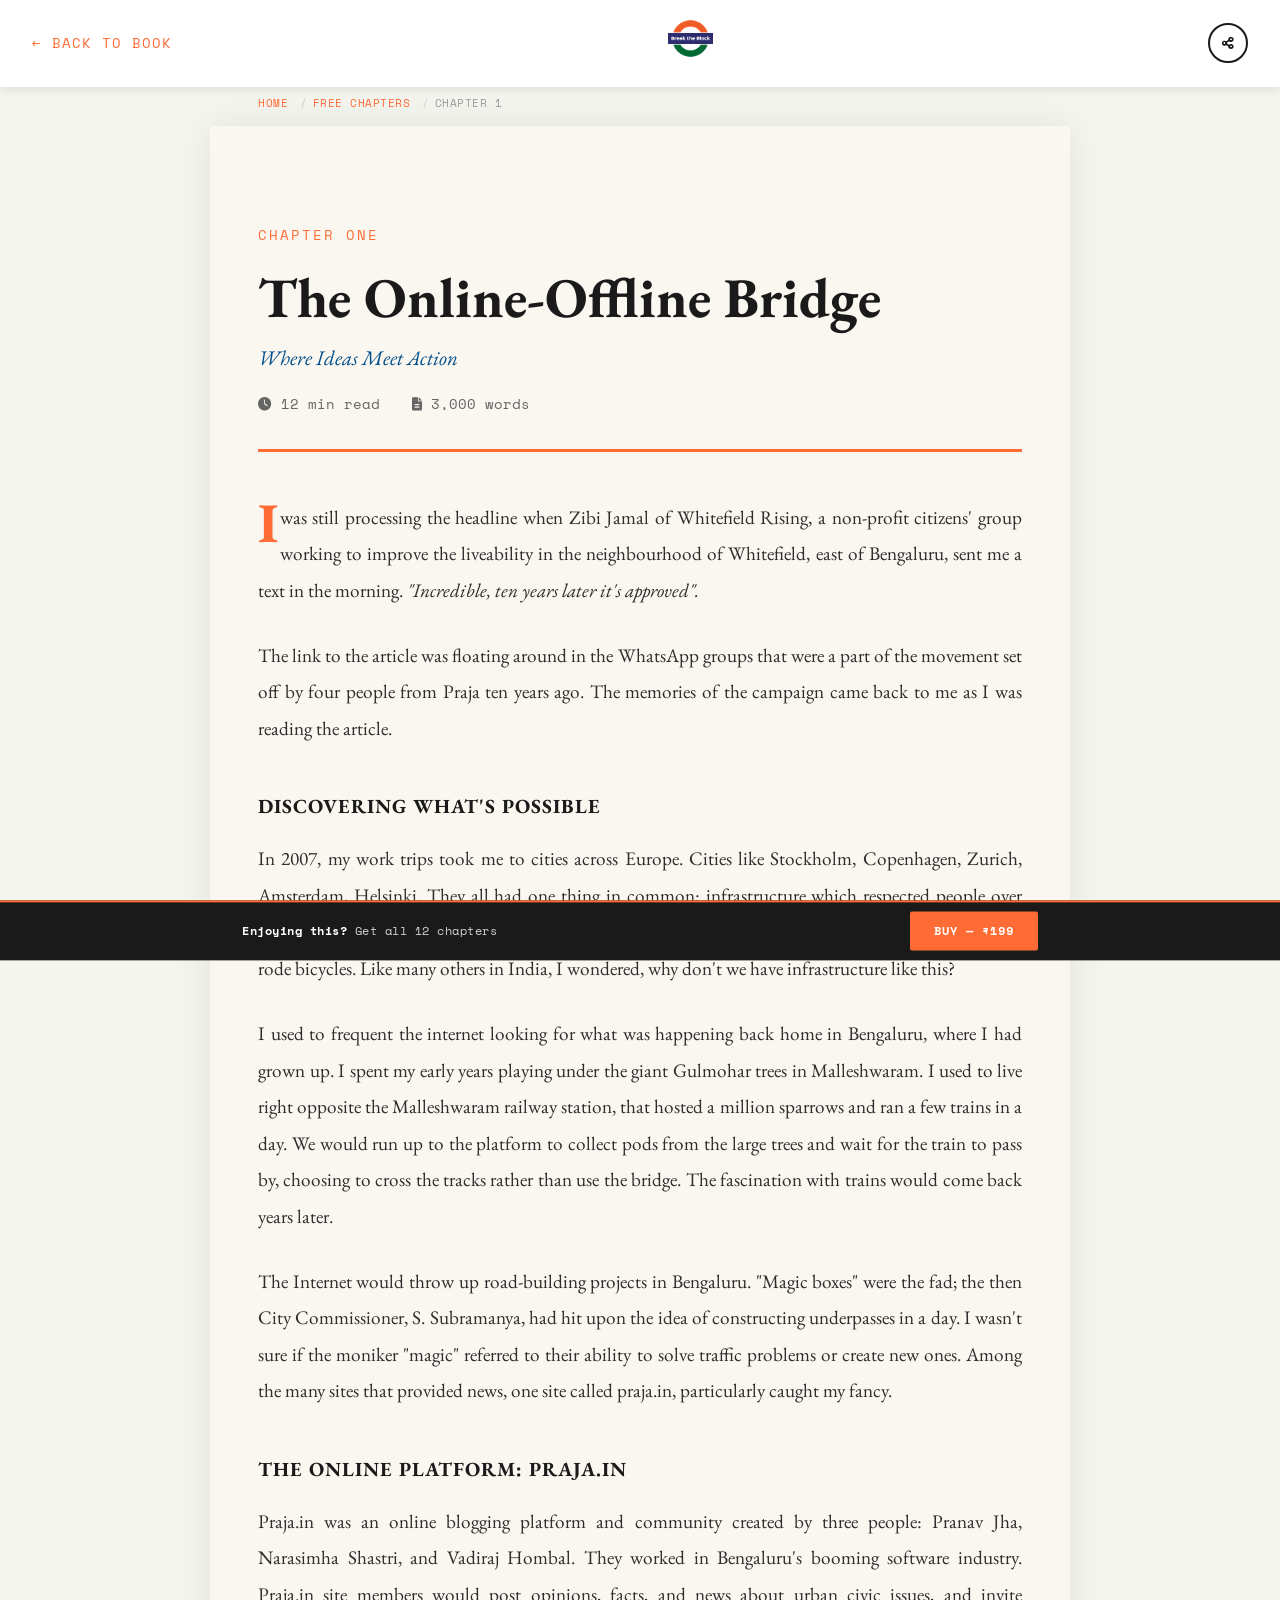
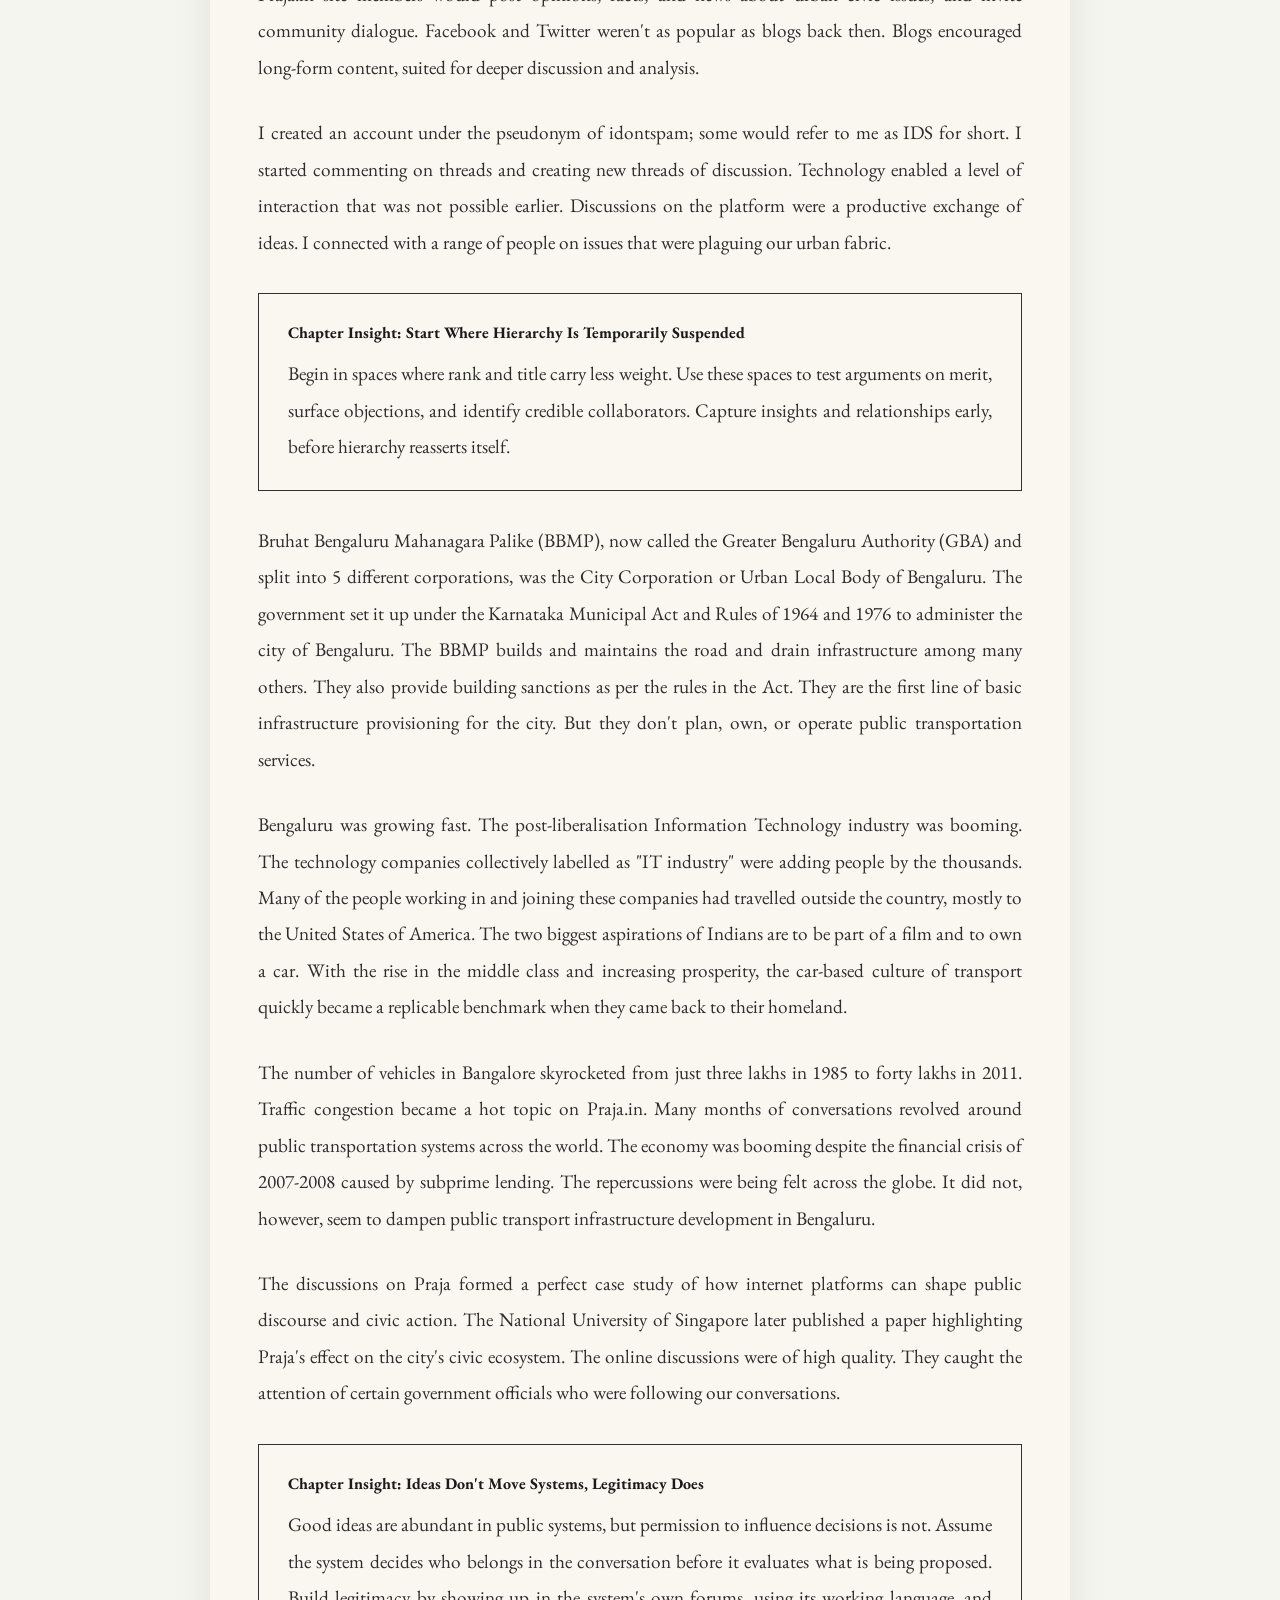
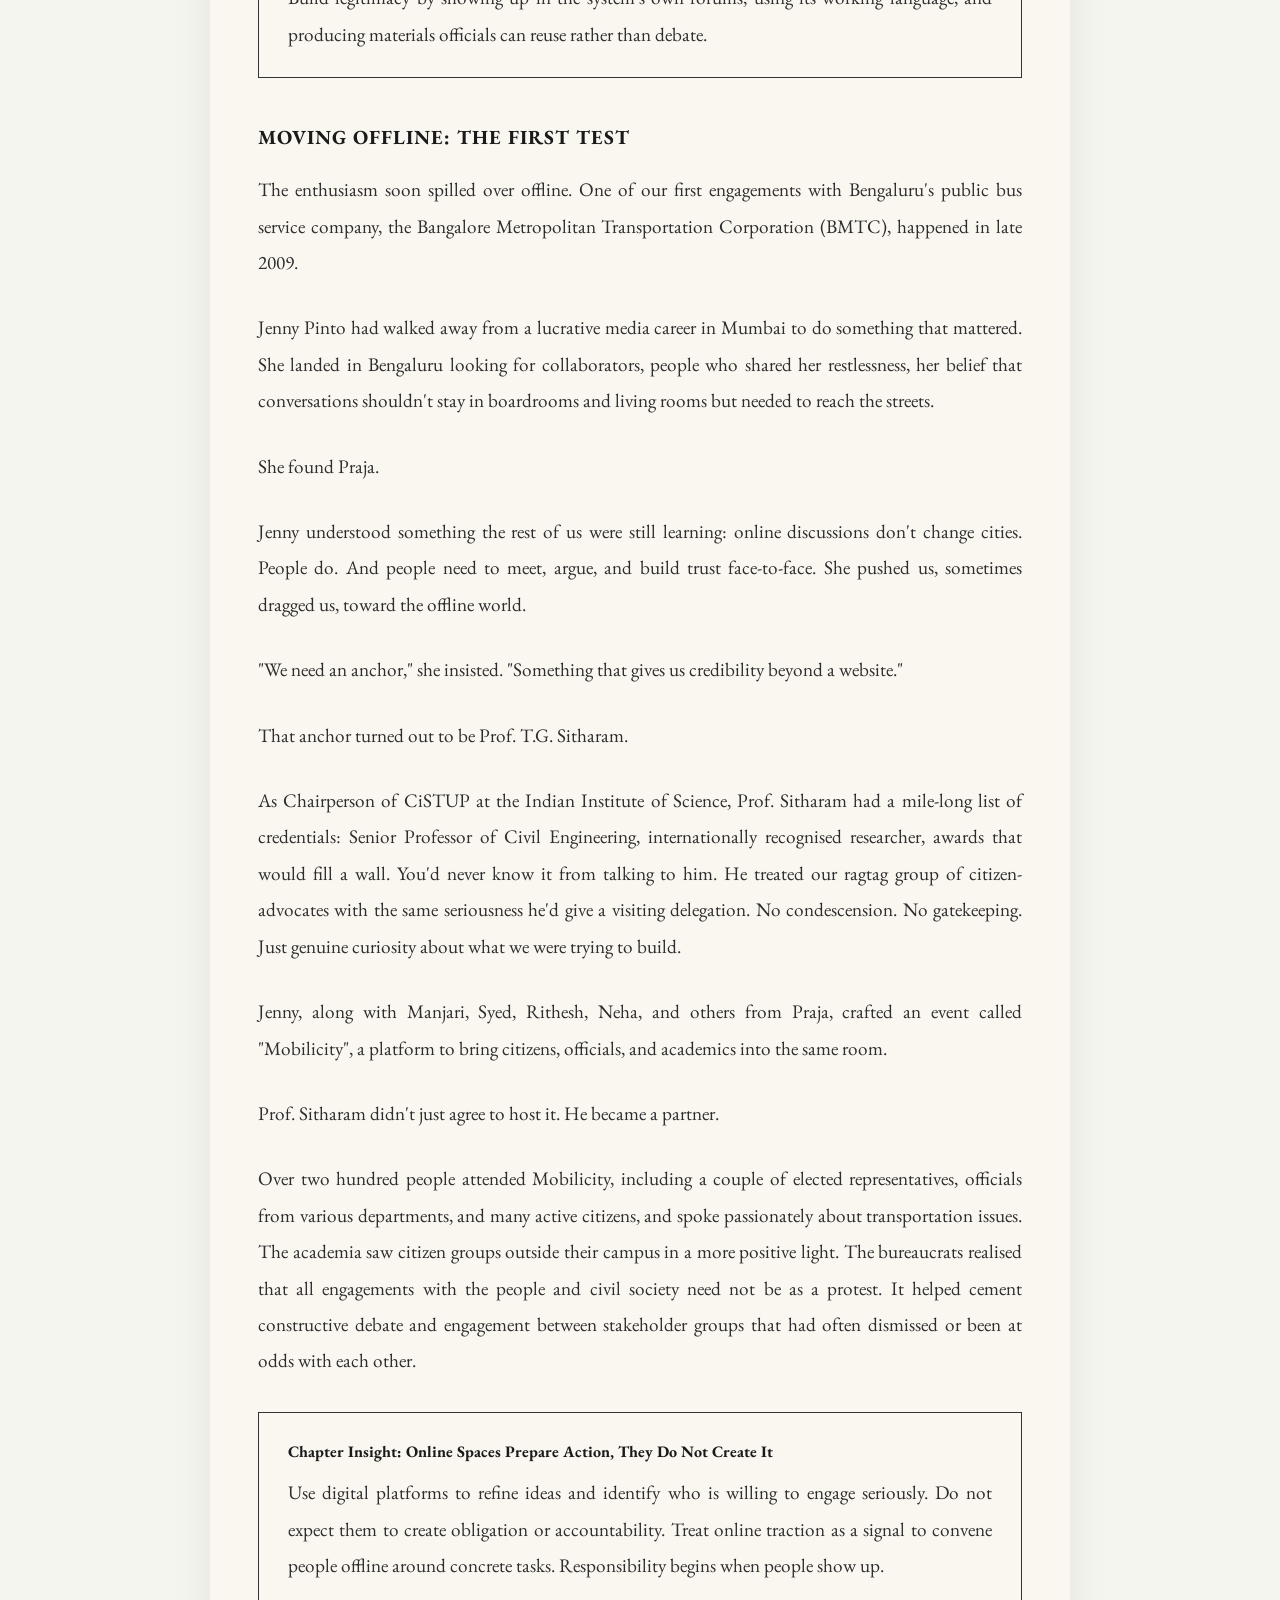
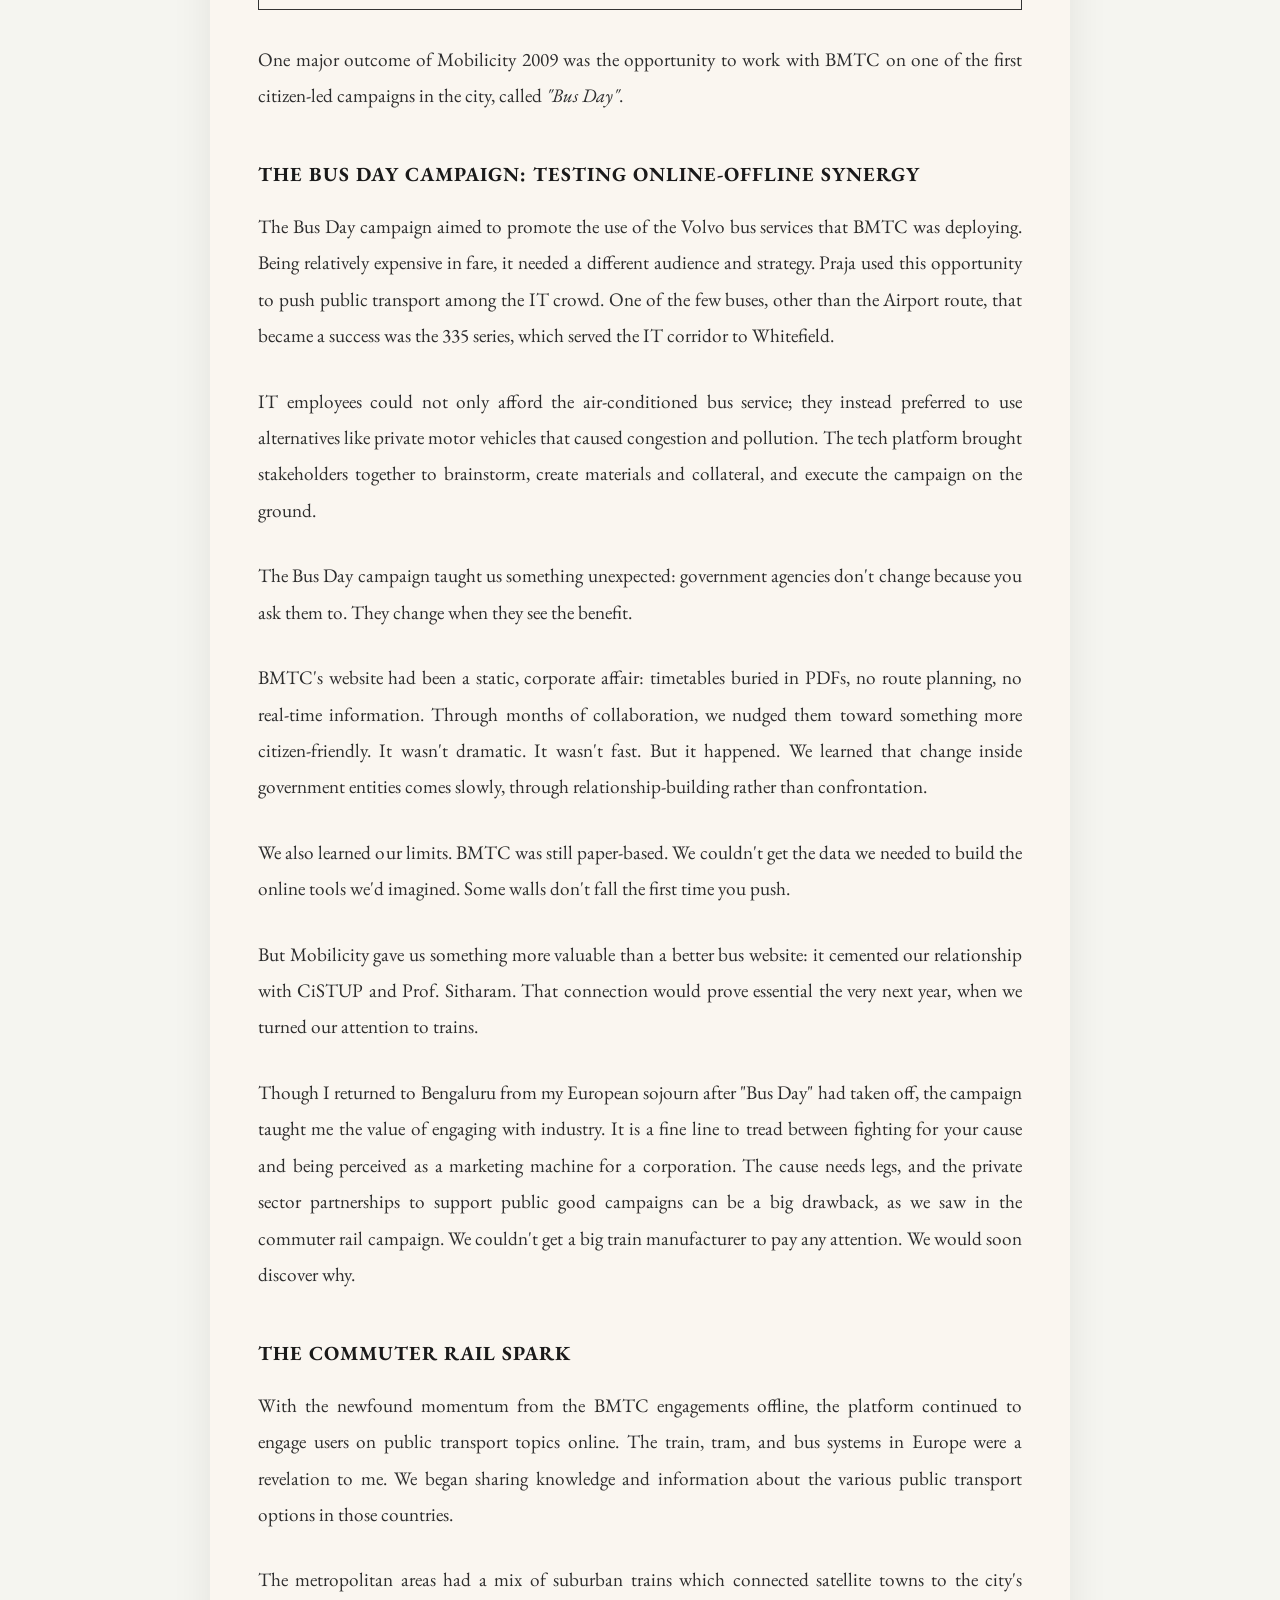
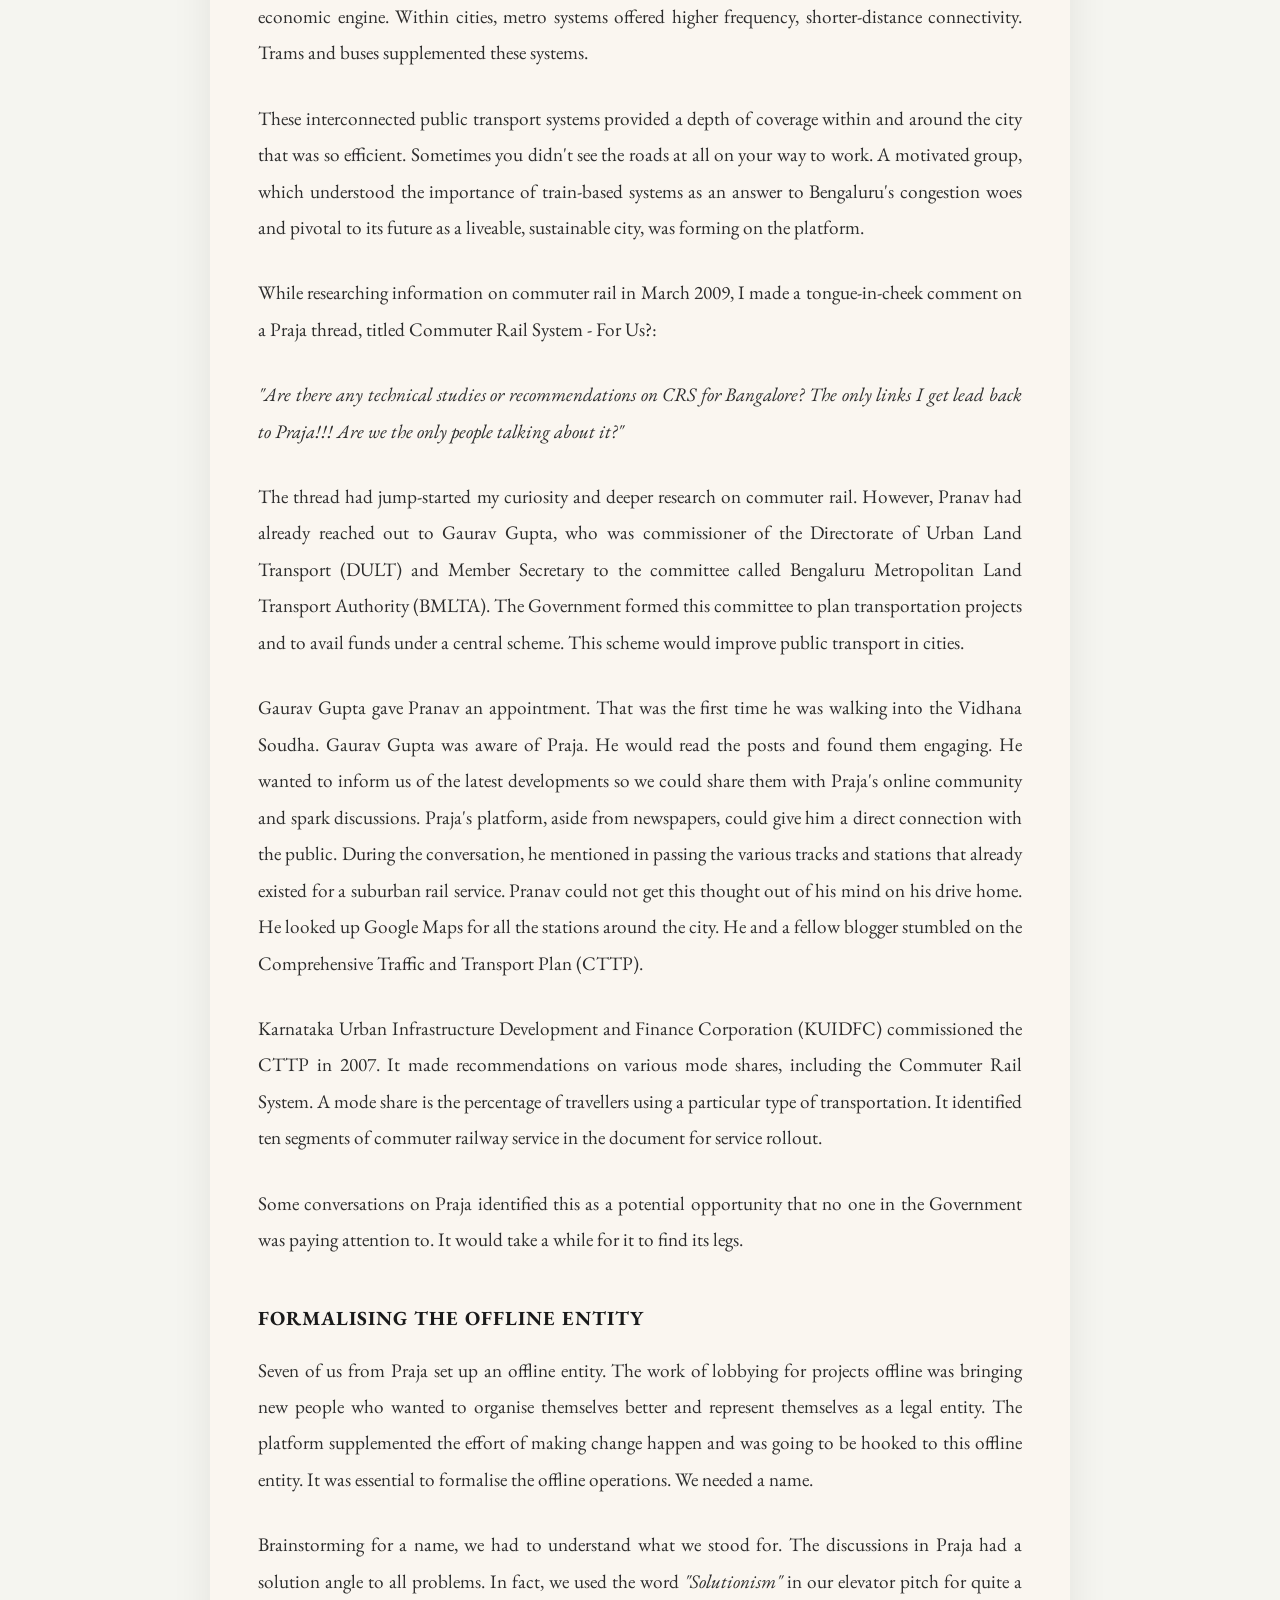
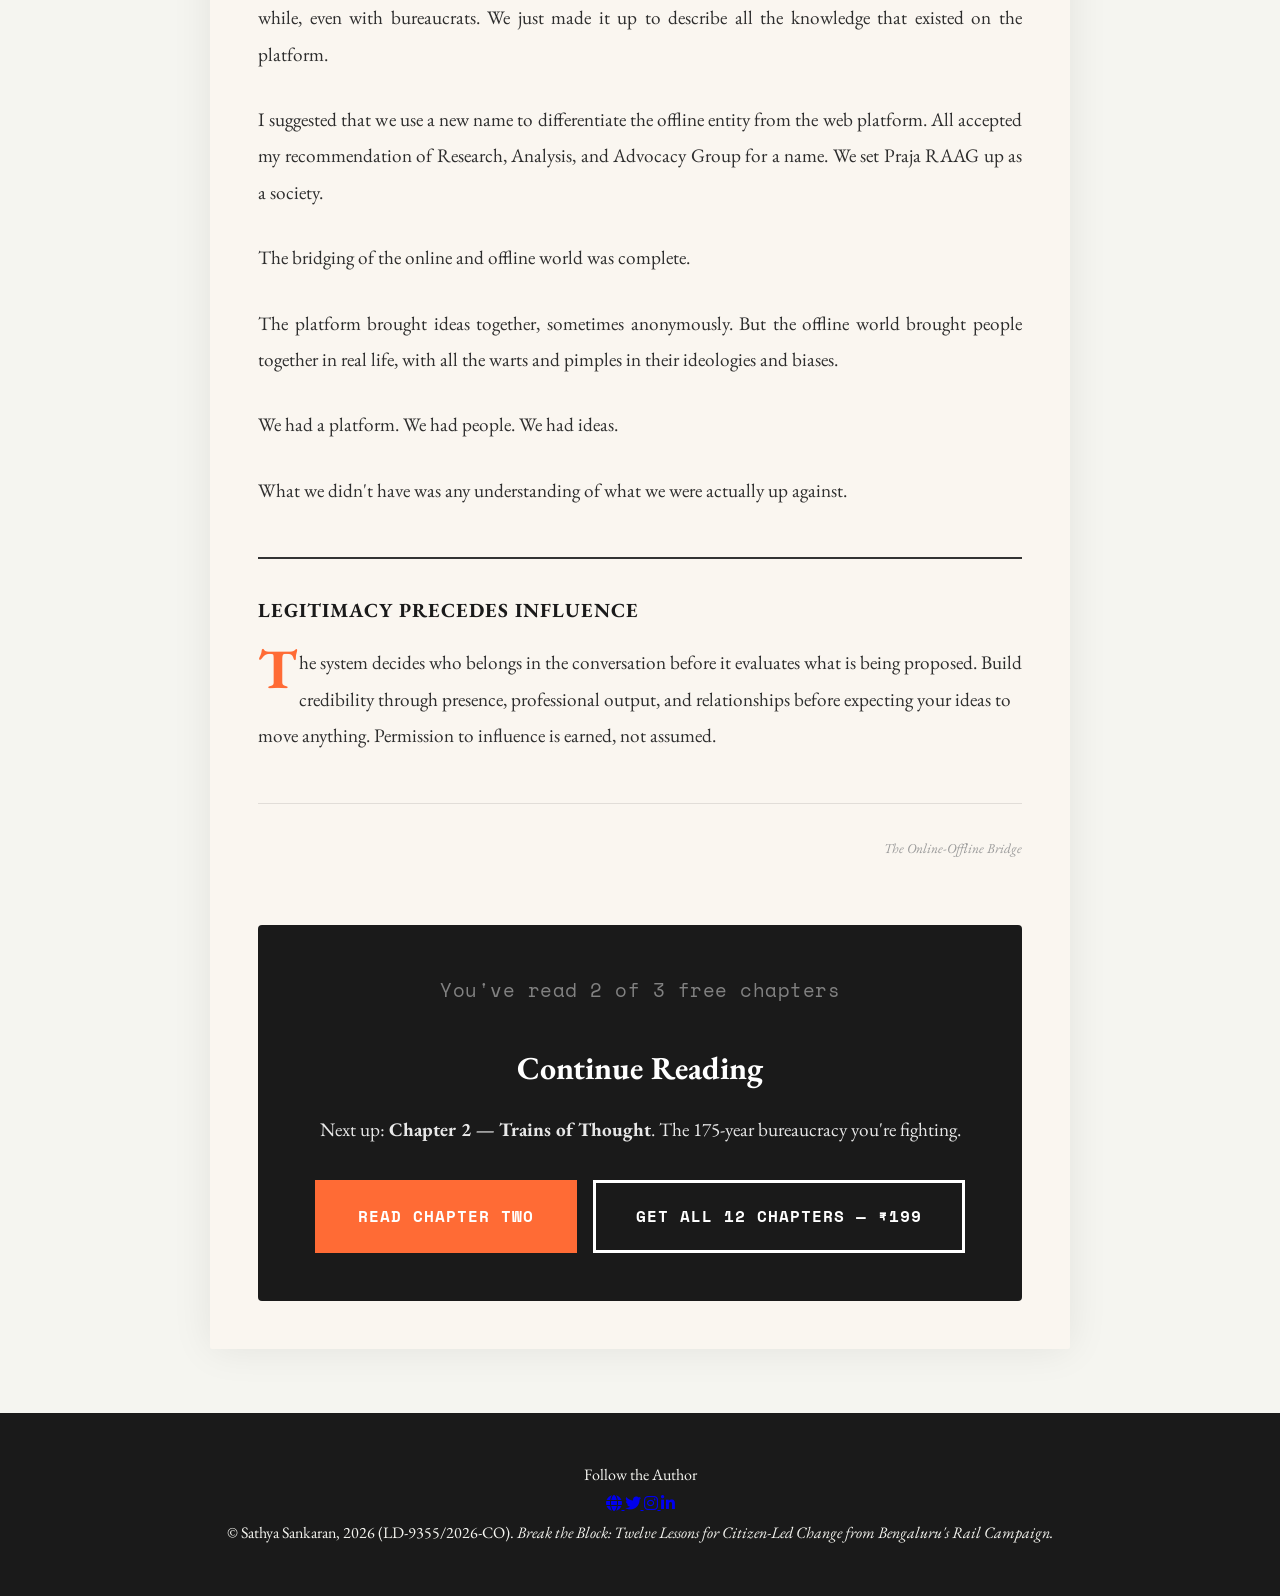
==== commit d053d1f9: "Replace inline style attributes with CSS classes - Remove 34 inline style="" attributes across 6 HTM" ====
--- a/chapter1.html
+++ b/chapter1.html
@@ -79,12 +79,23 @@
     <title>Chapter 1: The Online-Offline Bridge | Break the Block</title>
     <link href="https://fonts.googleapis.com/css2?family=Space+Mono:wght@400;700&family=EB+Garamond:ital,wght@0,400;0,600;0,700;1,400&display=swap" rel="stylesheet">
     <link rel="stylesheet" href="https://cdnjs.cloudflare.com/ajax/libs/font-awesome/6.0.0/css/all.min.css">
-    <link rel="stylesheet" href="styles.css">
     <style>
         *{margin:0;padding:0;box-sizing:border-box}
         :root{--primary:#1a1a1a;--accent:#ff6b35;--secondary:#f7931e;--light:#f5f5f0;--text:#2d2d2d;--rail-blue:#004e89}
         body{font-family:'EB Garamond',serif;color:var(--text);background:var(--light);line-height:1.8}
         .reading-progress{position:fixed;top:0;left:0;width:0%;height:4px;background:linear-gradient(90deg,var(--accent),var(--secondary));z-index:9999}
+        .top-nav{position:fixed;top:0;width:100%;background:rgba(255,255,255,0.95);backdrop-filter:blur(10px);z-index:1000;padding:1rem 2rem;box-shadow:0 2px 10px rgba(0,0,0,0.1);display:flex;justify-content:space-between;align-items:center}
+        .nav-logo-center{display:flex;justify-content:center;align-items:center}
+        .nav-logo-center img{height:45px;width:auto;transition:opacity 0.3s ease}
+        .nav-logo-center img:hover{opacity:0.8}
+        .back-link{color:var(--accent);text-decoration:none;font-family:'Space Mono',monospace;font-size:0.9rem;text-transform:uppercase;letter-spacing:1px}
+        .back-link::before{content:'← '}
+        .share-dropdown{position:relative;justify-self:end}
+        .share-toggle{background:transparent;border:2px solid var(--primary);color:var(--primary);width:40px;height:40px;border-radius:50%;cursor:pointer;display:flex;align-items:center;justify-content:center}
+        .share-menu{position:absolute;top:calc(100% + 10px);right:0;background:white;border-radius:8px;box-shadow:0 8px 25px rgba(0,0,0,0.2);min-width:180px;opacity:0;visibility:hidden;transform:translateY(-10px);transition:all 0.3s ease;z-index:1000}
+        .share-menu.active{opacity:1;visibility:visible;transform:translateY(0)}
+        .share-menu-item{display:flex;align-items:center;gap:0.8rem;padding:0.8rem 1.2rem;color:var(--text);text-decoration:none;border-bottom:1px solid rgba(0,0,0,0.05)}
+        .share-menu-item:hover{background:var(--light)}
         .reading-container{max-width:860px;margin:0 auto;padding:6rem 3rem 3rem;min-height:100vh;background:#faf6f0;box-shadow:0 0 40px rgba(0,0,0,0.08);border-radius:2px}
         .chapter-header{border-bottom:3px solid var(--accent);padding-bottom:2rem;margin-bottom:3rem}
         .chapter-number{font-family:'Space Mono',monospace;font-size:0.9rem;color:var(--accent);text-transform:uppercase;letter-spacing:2px;margin-bottom:1rem}
@@ -134,7 +145,7 @@
         <a href="index.html#free-preview" class="back-link">Back to Book</a>
         <div class="nav-logo-center">
             <a href="index.html" aria-label="Break the Block Home">
-                <img loading="lazy" src="break-the-block-logo.svg" alt="Break the Block" style="height: 45px; width: auto;">
+                <img loading="lazy" src="break-the-block-logo.svg" alt="Break the Block">
             </a>
         </div>
         <div class="share-dropdown">
@@ -313,11 +324,11 @@
     </div>
 
     <footer>
-        <div style="display: flex; flex-direction: column; gap: 1.5rem; align-items: center;">
+        <div class="footer-container">
             <!-- Social Media Links -->
             <div class="footer-social">
-                <p style="margin-bottom: 0.8rem; font-family: 'Space Mono', monospace; font-size: 0.85rem; text-transform: uppercase; letter-spacing: 1px;">Follow the Author</p>
-                <div style="display: flex; gap: 1rem; justify-content: center;">
+                <p class="footer-social-heading">Follow the Author</p>
+                <div class="footer-social-icons">
                     <a href="https://www.sathyasankaran.com" target="_blank" rel="noopener noreferrer" class="footer-social-link" title="Website">
                         <i class="fas fa-globe"></i>
                     </a>
@@ -334,7 +345,7 @@
             </div>
             
             <!-- Copyright -->
-            <p style="text-align: center;">
+            <p class="footer-license">
                 &copy; Sathya Sankaran, 2026 (LD-9355/2026-CO). <em>Break the Block: Twelve Lessons for Citizen-Led Change from Bengaluru's Rail Campaign.</em>
             </p>
         </div>
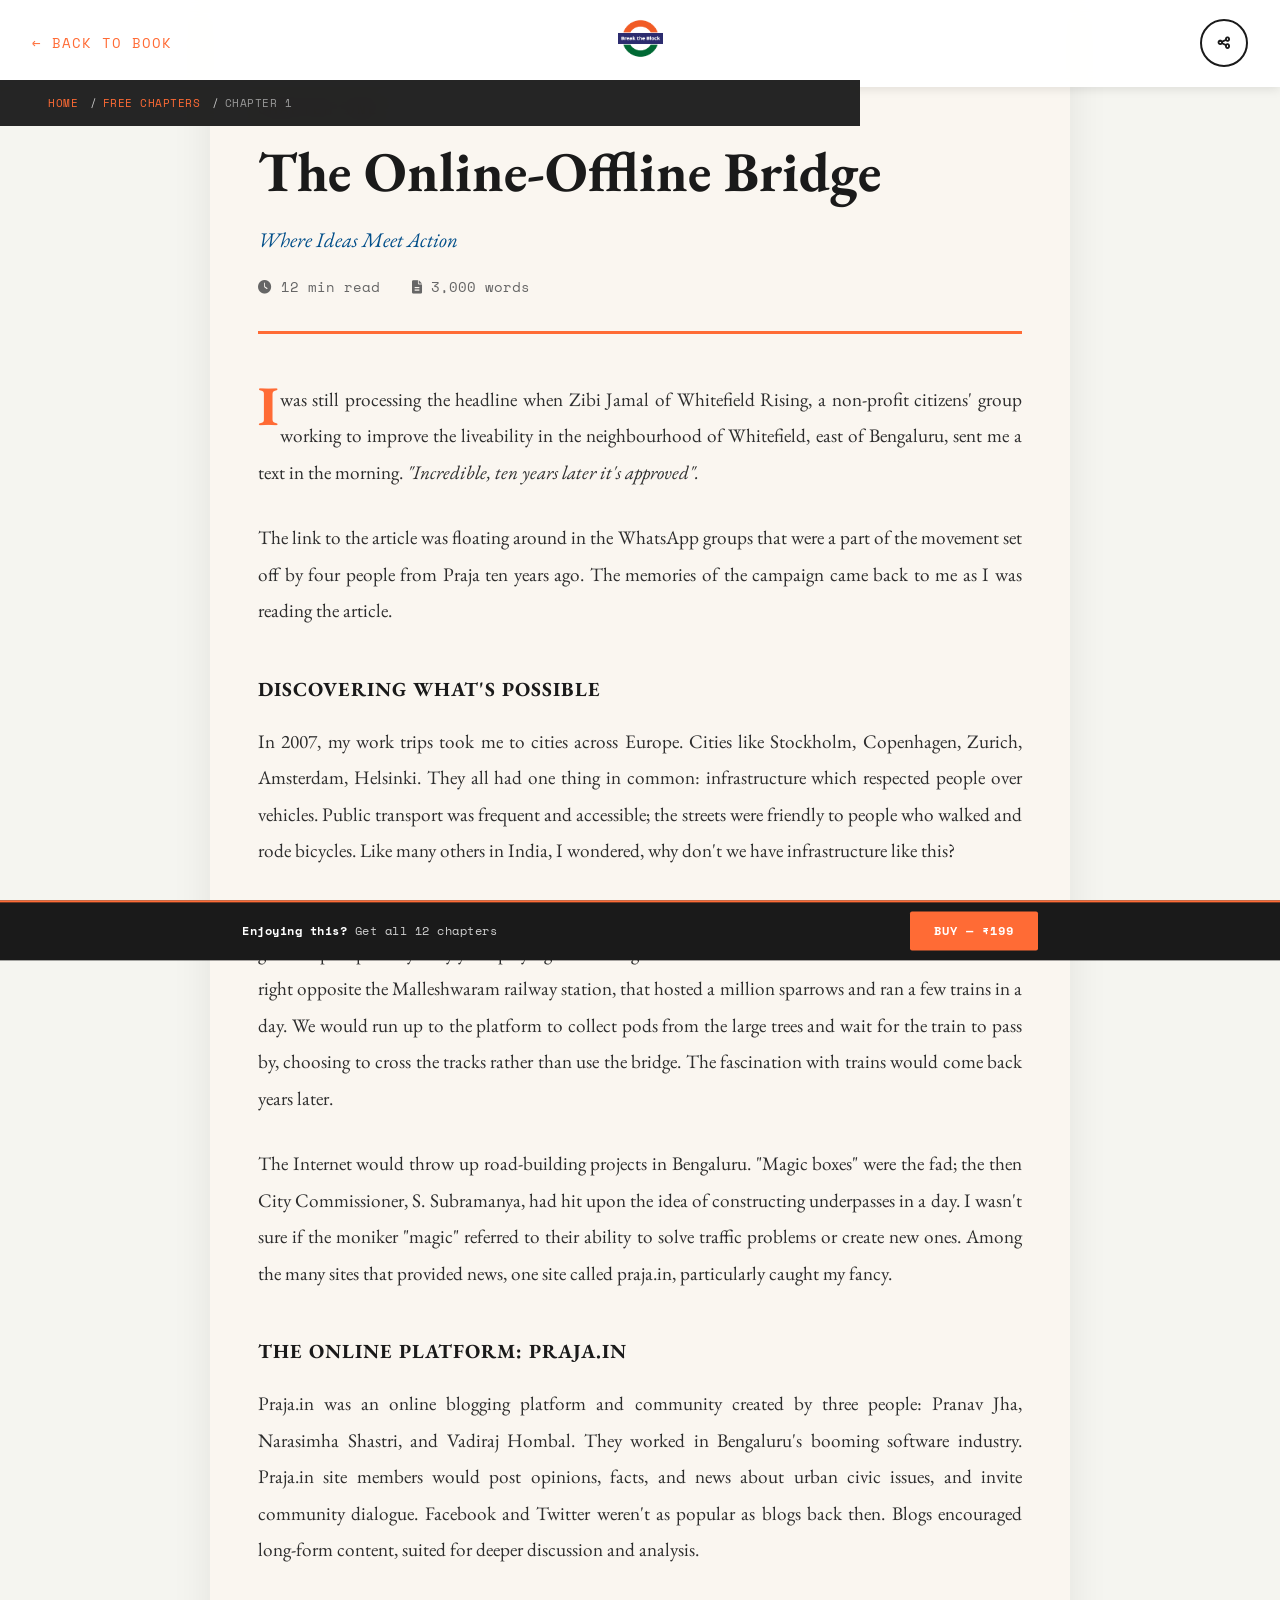
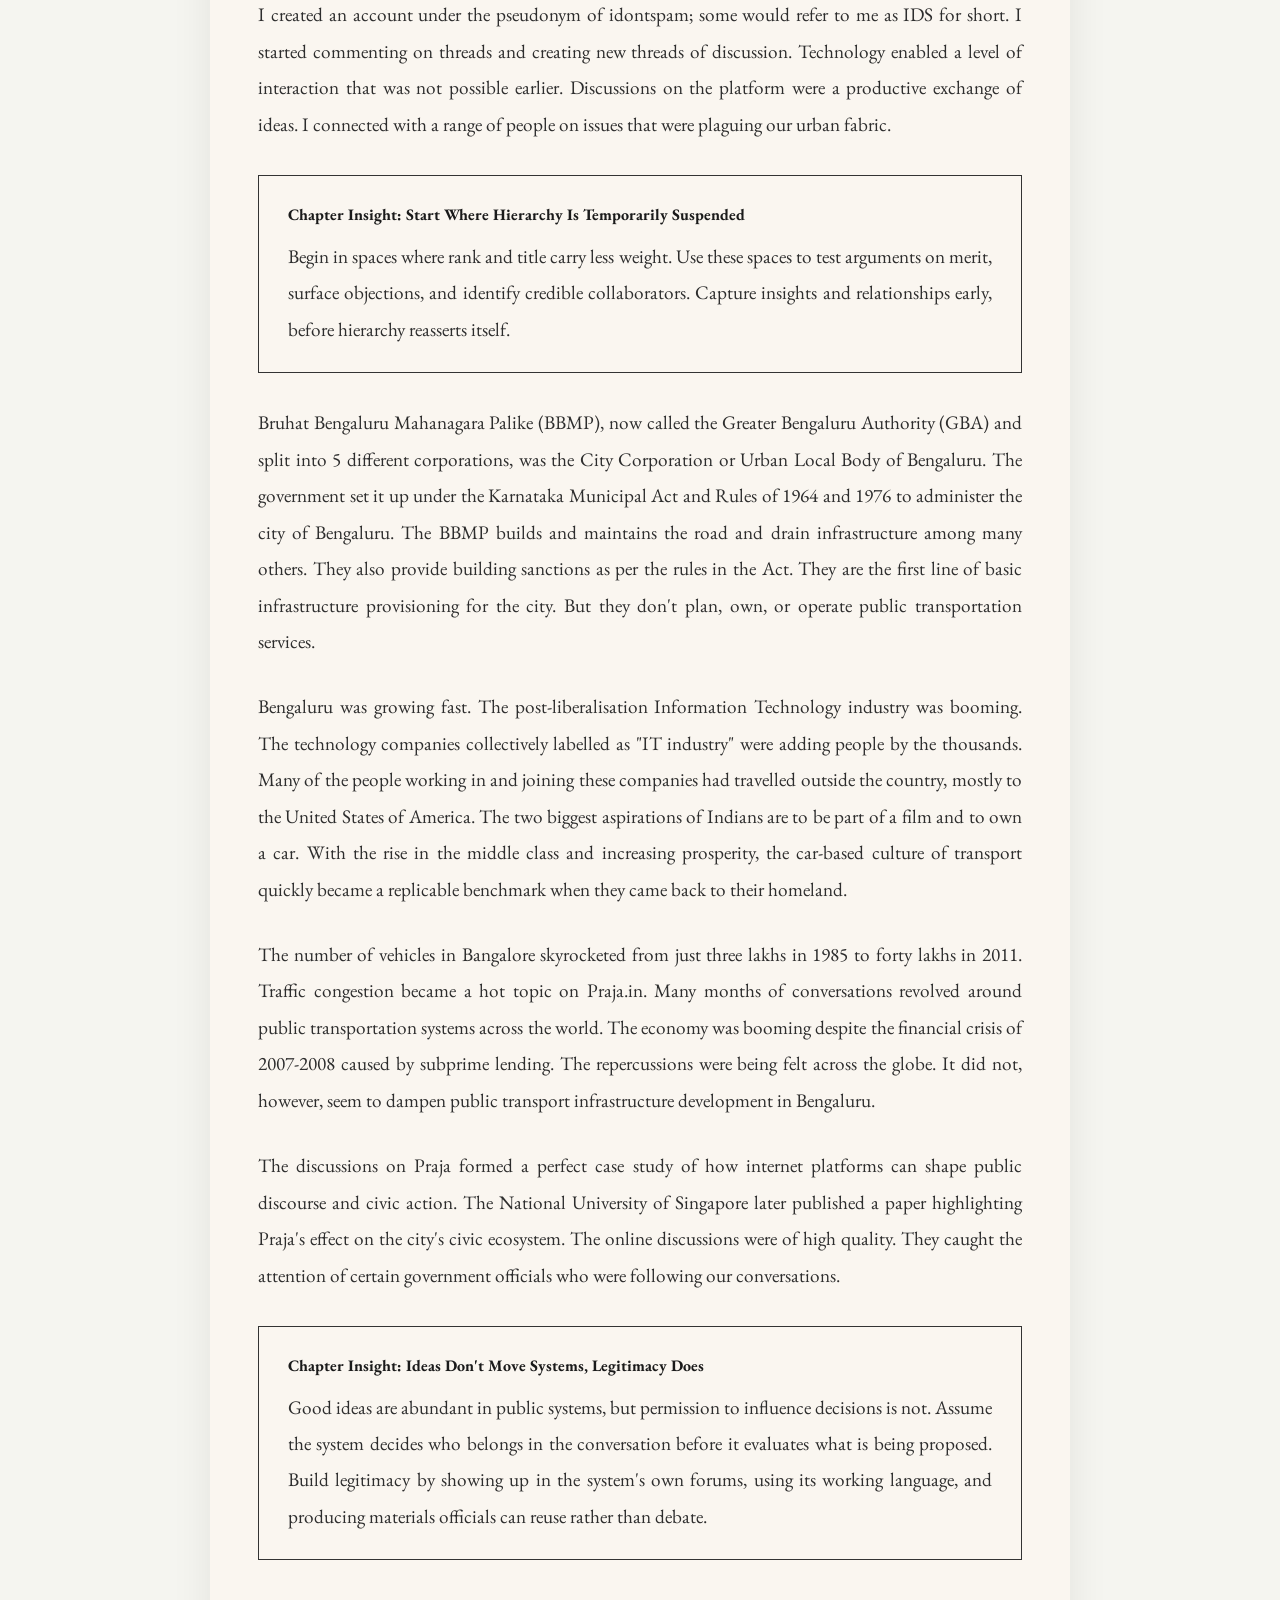
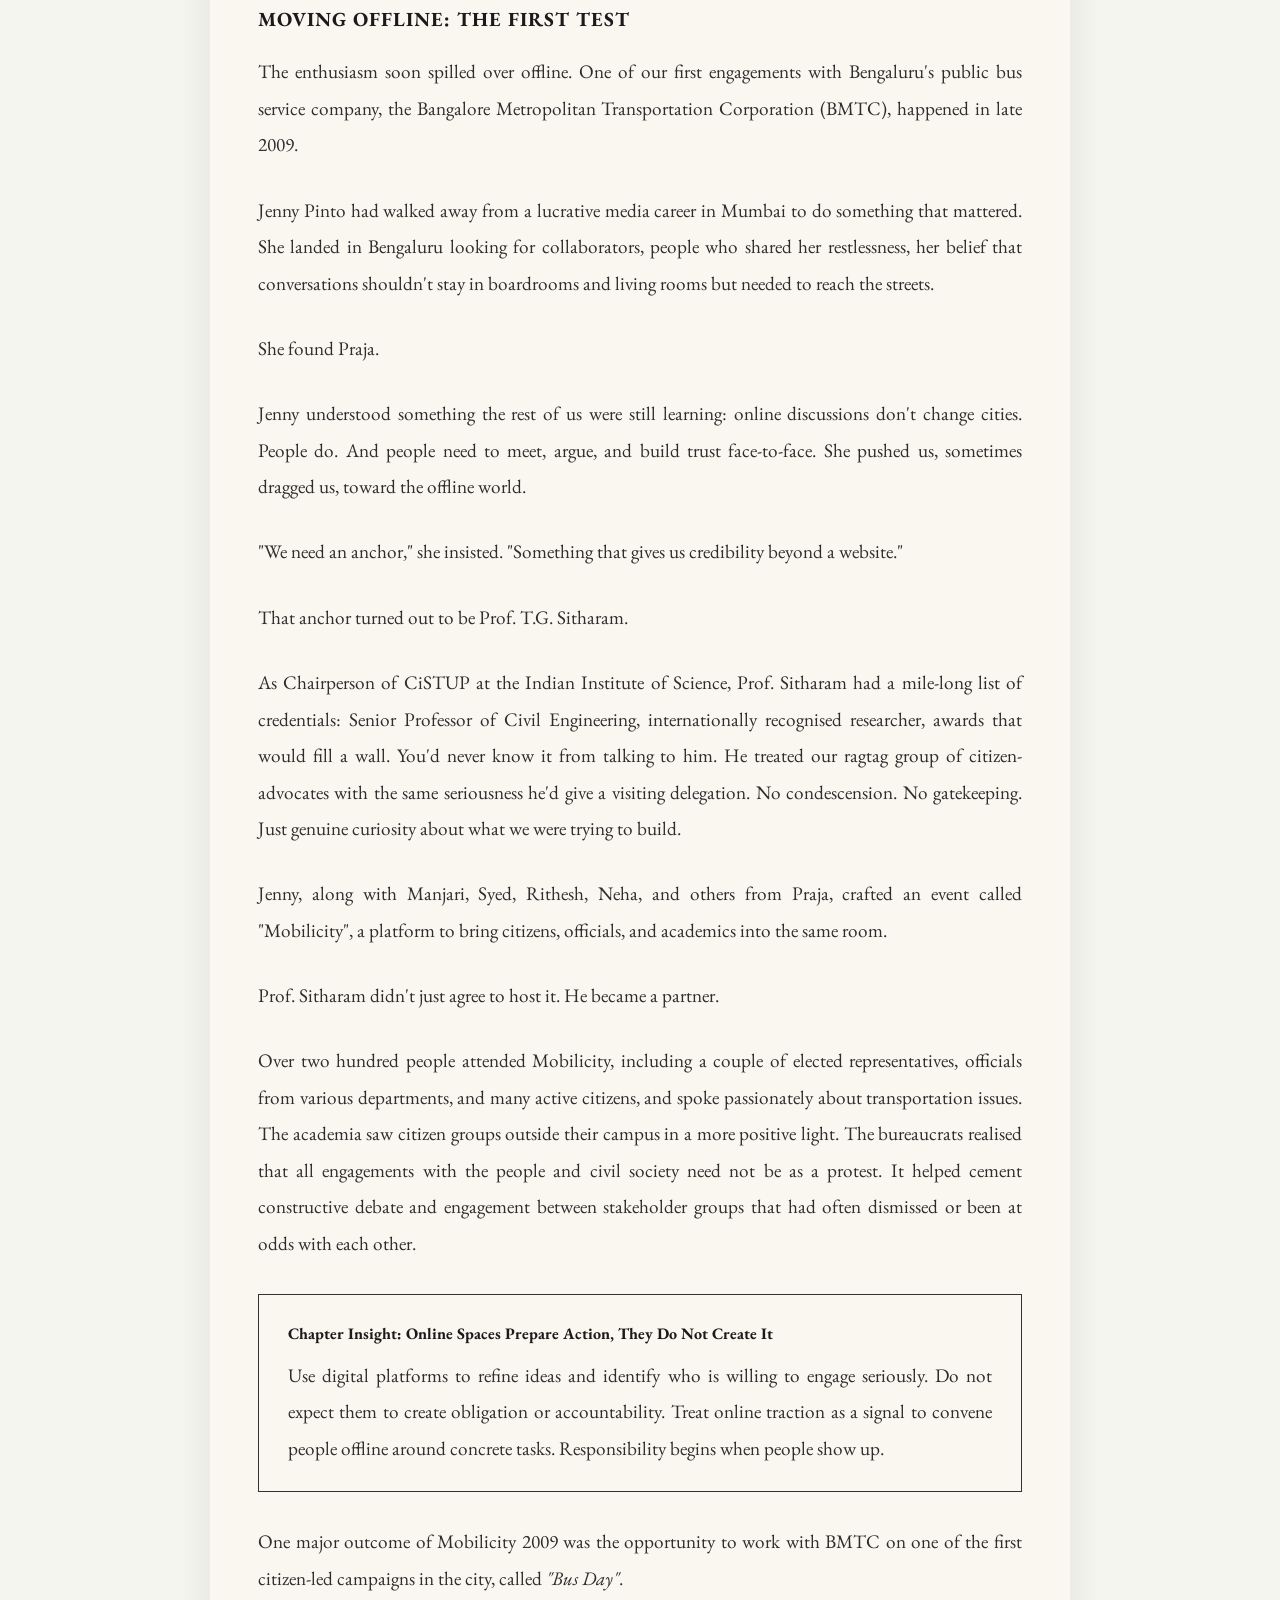
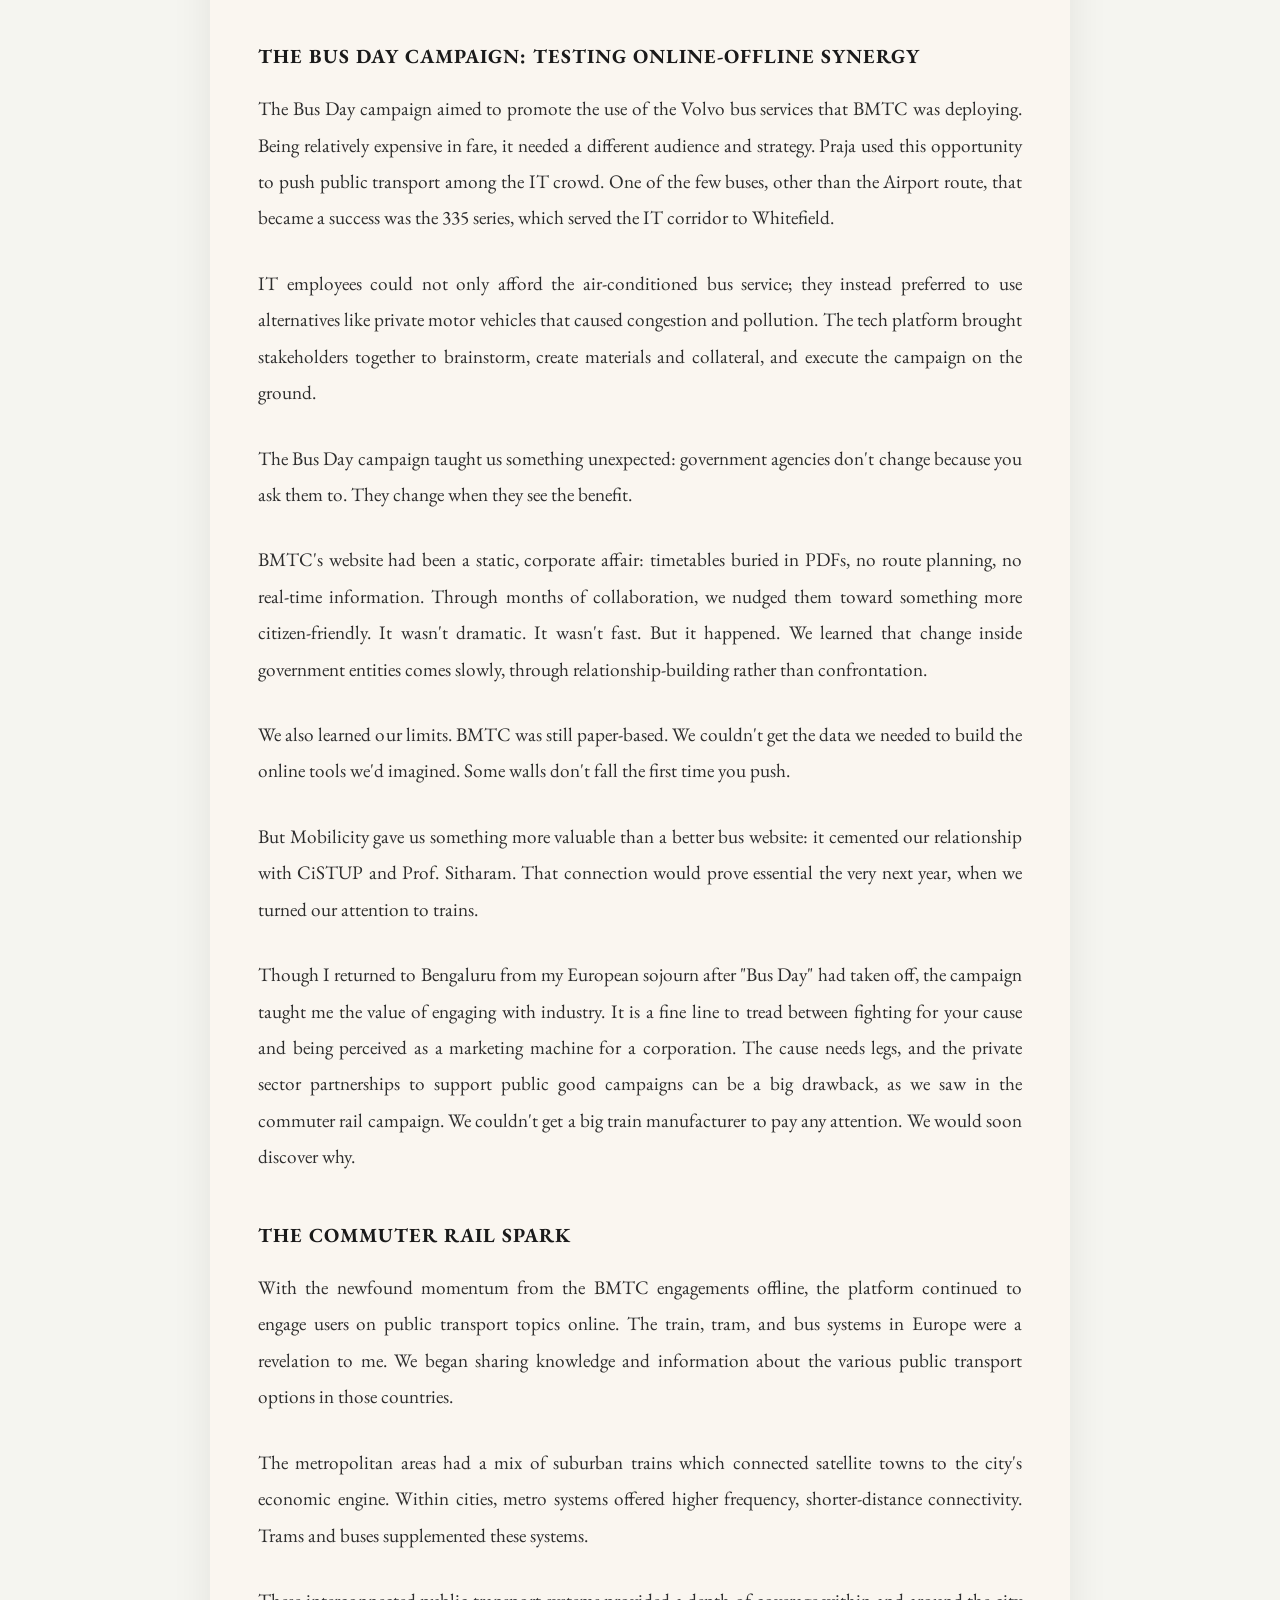
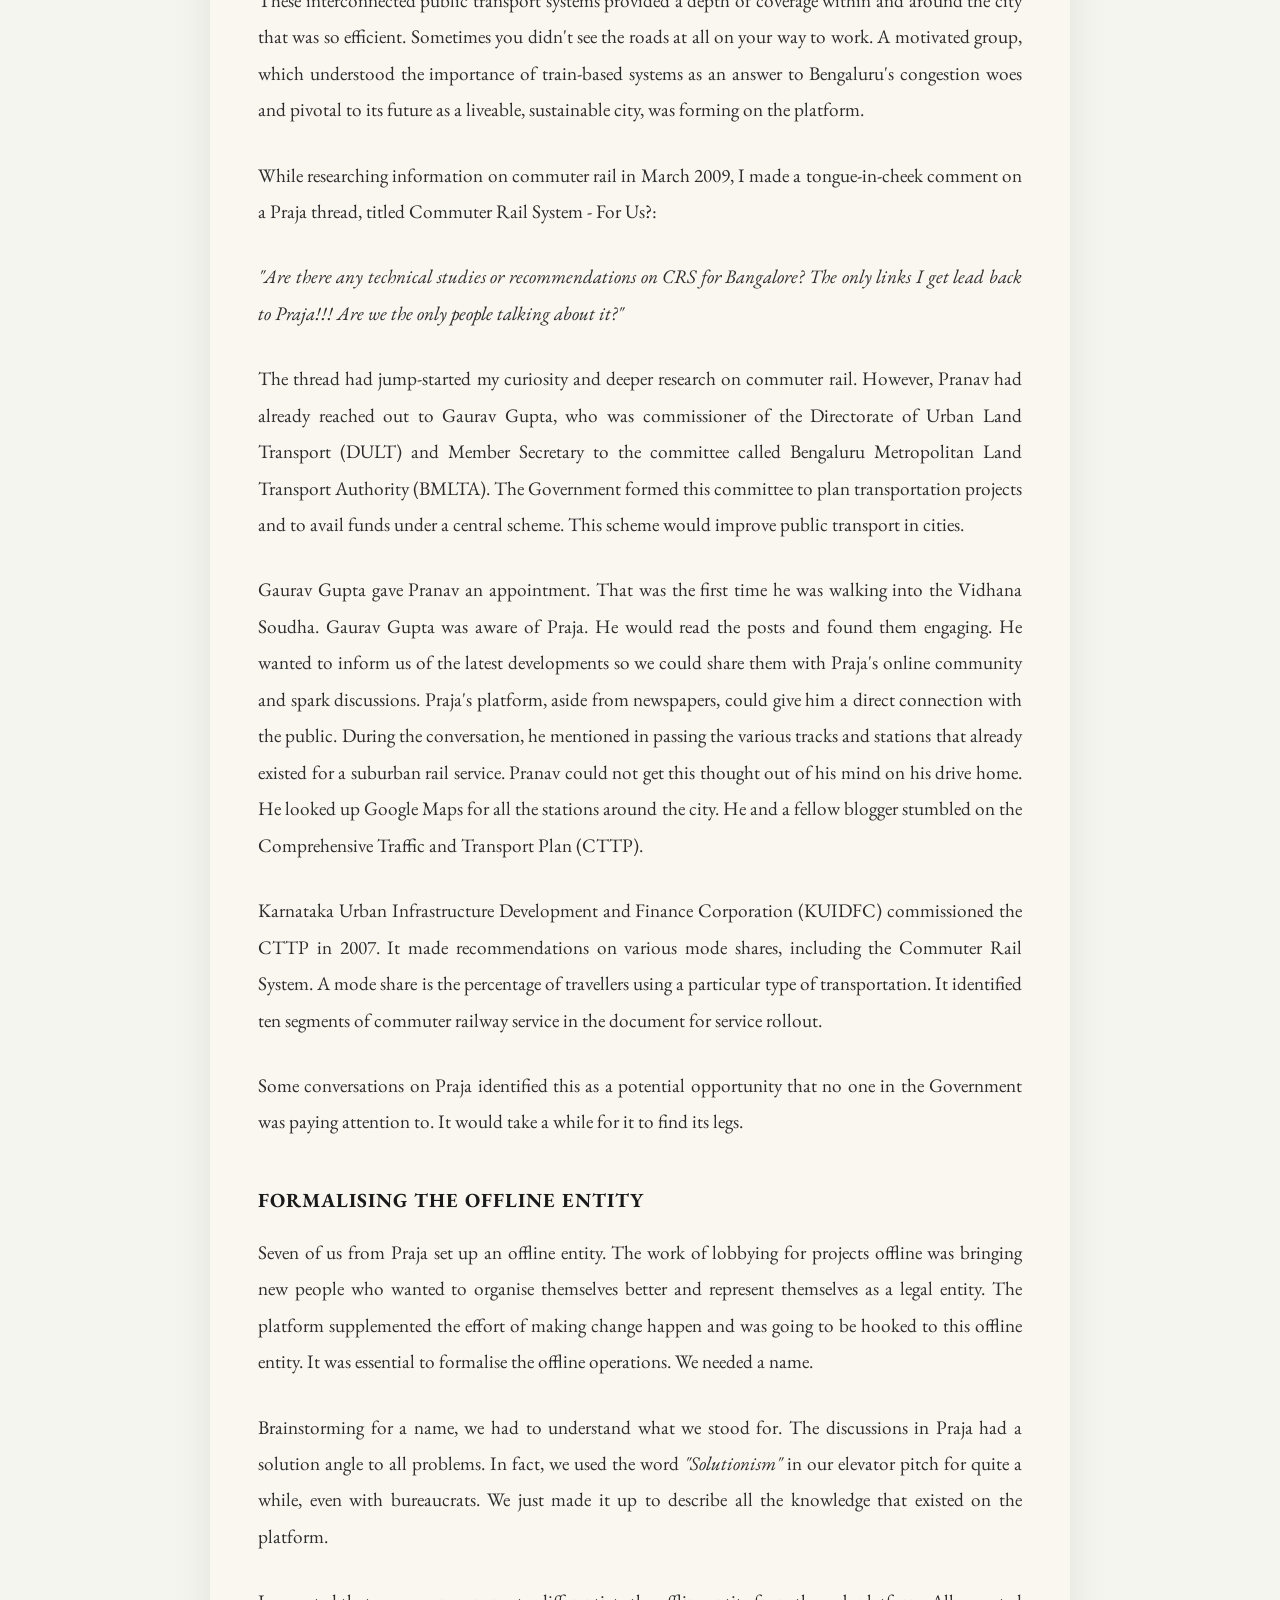
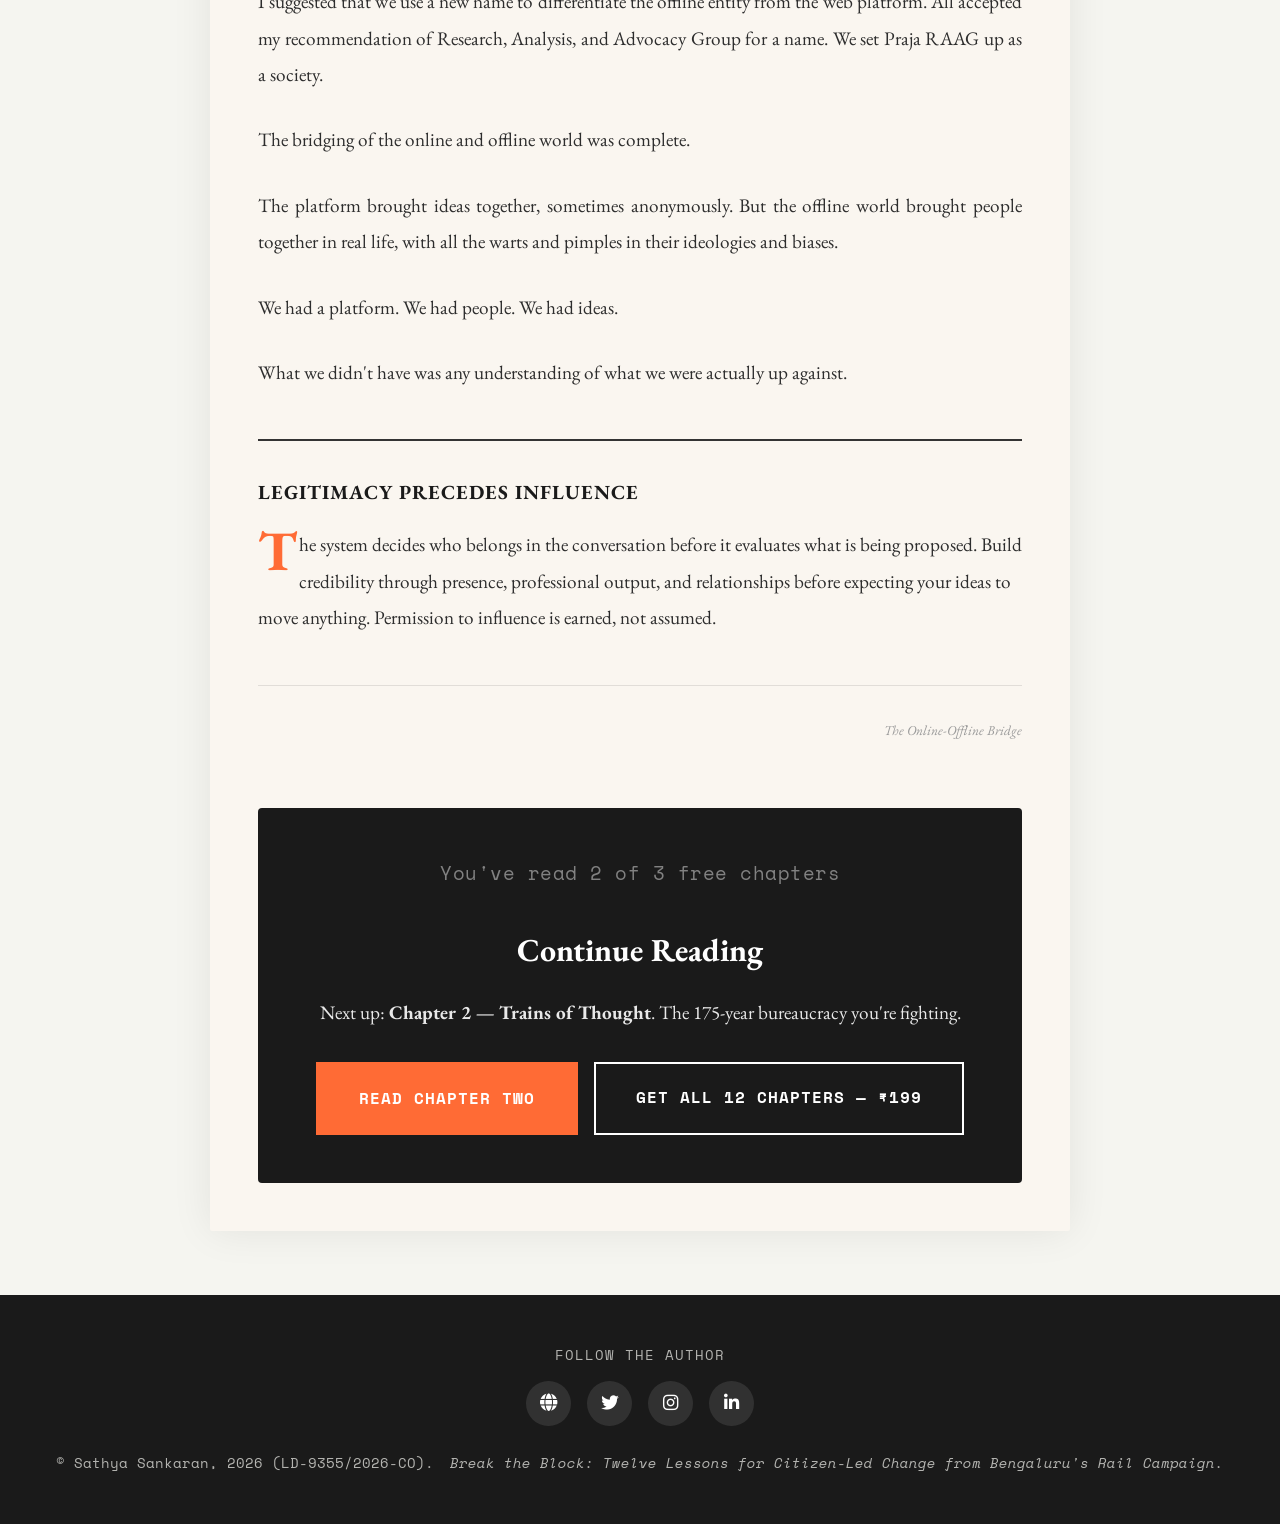
==== commit d62dbcfa: "Merge branch 'worktree-agent-a53159c0' # Conflicts: #	chapter1.html #	chapter2.html #	introduction.h" ====
--- a/chapter1.html
+++ b/chapter1.html
@@ -79,23 +79,12 @@
     <title>Chapter 1: The Online-Offline Bridge | Break the Block</title>
     <link href="https://fonts.googleapis.com/css2?family=Space+Mono:wght@400;700&family=EB+Garamond:ital,wght@0,400;0,600;0,700;1,400&display=swap" rel="stylesheet">
     <link rel="stylesheet" href="https://cdnjs.cloudflare.com/ajax/libs/font-awesome/6.0.0/css/all.min.css">
+    <link rel="stylesheet" href="styles.css">
     <style>
         *{margin:0;padding:0;box-sizing:border-box}
         :root{--primary:#1a1a1a;--accent:#ff6b35;--secondary:#f7931e;--light:#f5f5f0;--text:#2d2d2d;--rail-blue:#004e89}
         body{font-family:'EB Garamond',serif;color:var(--text);background:var(--light);line-height:1.8}
         .reading-progress{position:fixed;top:0;left:0;width:0%;height:4px;background:linear-gradient(90deg,var(--accent),var(--secondary));z-index:9999}
-        .top-nav{position:fixed;top:0;width:100%;background:rgba(255,255,255,0.95);backdrop-filter:blur(10px);z-index:1000;padding:1rem 2rem;box-shadow:0 2px 10px rgba(0,0,0,0.1);display:flex;justify-content:space-between;align-items:center}
-        .nav-logo-center{display:flex;justify-content:center;align-items:center}
-        .nav-logo-center img{height:45px;width:auto;transition:opacity 0.3s ease}
-        .nav-logo-center img:hover{opacity:0.8}
-        .back-link{color:var(--accent);text-decoration:none;font-family:'Space Mono',monospace;font-size:0.9rem;text-transform:uppercase;letter-spacing:1px}
-        .back-link::before{content:'← '}
-        .share-dropdown{position:relative;justify-self:end}
-        .share-toggle{background:transparent;border:2px solid var(--primary);color:var(--primary);width:40px;height:40px;border-radius:50%;cursor:pointer;display:flex;align-items:center;justify-content:center}
-        .share-menu{position:absolute;top:calc(100% + 10px);right:0;background:white;border-radius:8px;box-shadow:0 8px 25px rgba(0,0,0,0.2);min-width:180px;opacity:0;visibility:hidden;transform:translateY(-10px);transition:all 0.3s ease;z-index:1000}
-        .share-menu.active{opacity:1;visibility:visible;transform:translateY(0)}
-        .share-menu-item{display:flex;align-items:center;gap:0.8rem;padding:0.8rem 1.2rem;color:var(--text);text-decoration:none;border-bottom:1px solid rgba(0,0,0,0.05)}
-        .share-menu-item:hover{background:var(--light)}
         .reading-container{max-width:860px;margin:0 auto;padding:6rem 3rem 3rem;min-height:100vh;background:#faf6f0;box-shadow:0 0 40px rgba(0,0,0,0.08);border-radius:2px}
         .chapter-header{border-bottom:3px solid var(--accent);padding-bottom:2rem;margin-bottom:3rem}
         .chapter-number{font-family:'Space Mono',monospace;font-size:0.9rem;color:var(--accent);text-transform:uppercase;letter-spacing:2px;margin-bottom:1rem}
--- a/styles.css
+++ b/styles.css
@@ -0,0 +1,4769 @@
+        * {
+            margin: 0;
+            padding: 0;
+            box-sizing: border-box;
+        }
+
+        /* Skip to content link for keyboard accessibility */
+        .skip-link {
+            position: absolute;
+            top: -100%;
+            left: 50%;
+            transform: translateX(-50%);
+            background: var(--accent);
+            color: white;
+            padding: 0.8rem 1.5rem;
+            font-family: 'Space Mono', monospace;
+            font-size: 0.9rem;
+            font-weight: 700;
+            text-decoration: none;
+            z-index: 10000;
+            border-radius: 0 0 4px 4px;
+            transition: top 0.2s ease;
+        }
+
+        .skip-link:focus {
+            top: 0;
+        }
+
+        :root {
+            --primary: #1a1a1a;
+            --accent: #ff6b35;
+            --secondary: #f7931e;
+            --light: #f5f5f0;
+            --text: #2d2d2d;
+            --rail-blue: #004e89;
+            --border-blue: var(--border-blue);
+            --border-accent: var(--border-accent);
+            --text-muted: #555;
+        }
+
+        body {
+            font-family: 'Crimson Pro', serif;
+            color: var(--text);
+            background: var(--light);
+            line-height: 1.6;
+            overflow-x: hidden;
+        }
+
+        /* Subpage Navigation (top-nav) */
+        .top-nav {
+            position: fixed;
+            top: 0;
+            width: 100%;
+            background: rgba(255, 255, 255, 0.95);
+            backdrop-filter: blur(10px);
+            z-index: 1000;
+            padding: 1rem 2rem;
+            box-shadow: 0 2px 10px rgba(0,0,0,0.1);
+            display: grid;
+            grid-template-columns: 1fr auto 1fr;
+            align-items: center;
+            gap: 1rem;
+        }
+
+        .nav-logo-center {
+            display: flex;
+            justify-content: center;
+            align-items: center;
+        }
+
+        .nav-logo-center img {
+            height: 45px;
+            width: auto;
+            transition: opacity 0.3s ease;
+        }
+
+        .nav-logo-center img:hover {
+            opacity: 0.8;
+        }
+
+        .back-link {
+            color: var(--accent);
+            text-decoration: none;
+            font-family: 'Space Mono', monospace;
+            font-size: 0.9rem;
+            text-transform: uppercase;
+            letter-spacing: 1px;
+            transition: color 0.3s;
+        }
+
+        .back-link:hover {
+            color: var(--secondary);
+        }
+
+        .back-link::before {
+            content: '← ';
+        }
+
+        /* Subpage Share Dropdown */
+        .top-nav .share-dropdown {
+            position: relative;
+            justify-self: end;
+        }
+
+        .top-nav .share-toggle {
+            background: transparent;
+            border: 2px solid var(--primary);
+            color: var(--primary);
+            width: 40px;
+            height: 40px;
+            border-radius: 50%;
+            cursor: pointer;
+            display: flex;
+            align-items: center;
+            justify-content: center;
+            transition: all 0.3s ease;
+            font-size: 0.9rem;
+        }
+
+        .top-nav .share-menu {
+            position: absolute;
+            top: calc(100% + 10px);
+            right: 0;
+            background: white;
+            border-radius: 8px;
+            box-shadow: 0 8px 25px rgba(0,0,0,0.2);
+            min-width: 180px;
+            opacity: 0;
+            visibility: hidden;
+            transform: translateY(-10px);
+            transition: all 0.3s ease;
+            z-index: 1000;
+        }
+
+        .top-nav .share-menu.active {
+            opacity: 1;
+            visibility: visible;
+            transform: translateY(0);
+        }
+
+        .top-nav .share-menu::before {
+            content: '';
+            position: absolute;
+            top: -6px;
+            right: 15px;
+            width: 12px;
+            height: 12px;
+            background: white;
+            transform: rotate(45deg);
+        }
+
+        .top-nav .share-menu-item {
+            display: flex;
+            align-items: center;
+            gap: 0.8rem;
+            padding: 0.8rem 1.2rem;
+            color: var(--text);
+            text-decoration: none;
+            transition: all 0.3s ease;
+            font-family: 'Crimson Pro', serif;
+            font-size: 0.95rem;
+            border-bottom: 1px solid rgba(0,0,0,0.05);
+        }
+
+        .top-nav .share-menu-item:last-child {
+            border-bottom: none;
+        }
+
+        .top-nav .share-menu-item:first-child {
+            border-radius: 8px 8px 0 0;
+        }
+
+        .top-nav .share-menu-item:last-child {
+            border-radius: 0 0 8px 8px;
+        }
+
+        .top-nav .share-menu-item:hover {
+            background: var(--light);
+            padding-left: 1.5rem;
+        }
+
+        .top-nav .share-menu-item i {
+            width: 20px;
+            font-size: 1rem;
+        }
+
+        .top-nav .share-menu-item:nth-child(1):hover { color: #1DA1F2; }
+        .top-nav .share-menu-item:nth-child(2):hover { color: #1877F2; }
+        .top-nav .share-menu-item:nth-child(3):hover { color: #0A66C2; }
+        .top-nav .share-menu-item:nth-child(4):hover { color: #25D366; }
+        .top-nav .share-menu-item:nth-child(5):hover { color: #666; }
+
+        /* Subpage mobile nav overrides */
+        @media (max-width: 768px) {
+            .top-nav {
+                padding: 0.75rem 1rem;
+            }
+
+            .back-link {
+                font-size: 0.8rem;
+            }
+
+            .share-buttons {
+                gap: 0.3rem;
+            }
+
+            .share-btn {
+                width: 32px;
+                height: 32px;
+                font-size: 0.8rem;
+            }
+        }
+
+        @media (max-width: 480px) {
+            .top-nav {
+                padding: 0.5rem 1rem;
+            }
+        }
+
+        /* Homepage Navigation */
+        nav {
+            position: fixed;
+            top: 0;
+            width: 100%;
+            background: rgba(26, 26, 26, 0.95);
+            backdrop-filter: blur(10px);
+            z-index: 1000;
+            padding: 1.5rem 5%;
+            display: flex;
+            justify-content: space-between;
+            align-items: center;
+        }
+
+        .nav-logo {
+            z-index: 1001;
+        }
+
+        .nav-logo a {
+            display: flex;
+            align-items: center;
+            text-decoration: none;
+        }
+
+        .nav-logo img {
+            height: 50px;
+            width: auto;
+            transition: transform 0.3s ease;
+        }
+
+        .nav-logo a:hover img {
+            transform: scale(1.05);
+        }
+
+        /* Hamburger Button */
+        .hamburger {
+            display: none;
+            flex-direction: column;
+            gap: 5px;
+            background: transparent;
+            border: none;
+            cursor: pointer;
+            padding: 10px;
+            z-index: 1001;
+        }
+
+        .hamburger span {
+            width: 25px;
+            height: 3px;
+            background: var(--light);
+            transition: all 0.3s ease;
+            border-radius: 2px;
+        }
+
+        .hamburger.active span:nth-child(1) {
+            transform: rotate(45deg) translate(8px, 8px);
+        }
+
+        .hamburger.active span:nth-child(2) {
+            opacity: 0;
+        }
+
+        .hamburger.active span:nth-child(3) {
+            transform: rotate(-45deg) translate(7px, -7px);
+        }
+
+        /* Nav Menu */
+        .nav-menu {
+            display: flex;
+            align-items: center;
+            gap: 2rem;
+        }
+
+        nav ul {
+            list-style: none;
+            display: flex;
+            justify-content: center;
+            gap: 3rem;
+            font-family: 'Space Mono', monospace;
+            font-size: 0.9rem;
+            text-transform: uppercase;
+            letter-spacing: 1px;
+        }
+
+        nav a {
+            color: var(--light);
+            text-decoration: none;
+            transition: color 0.3s;
+        }
+
+        nav a:hover {
+            color: var(--accent);
+        }
+
+        /* CTA Button in Nav - Get the Book */
+        nav li:nth-child(7) a {
+            background: var(--secondary);
+            padding: 0.6rem 1.5rem;
+            border-radius: 4px;
+            font-weight: 700;
+            border: 2px solid var(--secondary);
+        }
+
+        nav li:nth-child(7) a:hover {
+            background: transparent;
+            color: var(--secondary);
+            border-color: var(--secondary);
+        }
+
+        /* Share Dropdown */
+        .share-dropdown {
+            position: relative;
+        }
+
+        .share-toggle {
+            background: transparent;
+            border: 2px solid var(--light);
+            color: var(--light);
+            width: 40px;
+            height: 40px;
+            border-radius: 50%;
+            cursor: pointer;
+            display: flex;
+            align-items: center;
+            justify-content: center;
+            transition: all 0.3s ease;
+            font-size: 0.9rem;
+        }
+
+        .share-toggle:hover {
+            background: var(--accent);
+            border-color: var(--accent);
+            transform: scale(1.1);
+        }
+
+        .share-menu {
+            position: absolute;
+            top: calc(100% + 10px);
+            right: 0;
+            background: white;
+            border-radius: 8px;
+            box-shadow: 0 8px 25px rgba(0,0,0,0.2);
+            min-width: 180px;
+            opacity: 0;
+            visibility: hidden;
+            transform: translateY(-10px);
+            transition: all 0.3s ease;
+            z-index: 1000;
+        }
+
+        .share-menu.active {
+            opacity: 1;
+            visibility: visible;
+            transform: translateY(0);
+        }
+
+        .share-menu::before {
+            content: '';
+            position: absolute;
+            top: -6px;
+            right: 15px;
+            width: 12px;
+            height: 12px;
+            background: white;
+            transform: rotate(45deg);
+        }
+
+        .share-menu-item {
+            display: flex;
+            align-items: center;
+            gap: 0.8rem;
+            padding: 0.8rem 1.2rem;
+            color: var(--text);
+            text-decoration: none;
+            transition: all 0.3s ease;
+            font-family: 'Crimson Pro', serif;
+            font-size: 0.95rem;
+            border-bottom: 1px solid rgba(0,0,0,0.05);
+        }
+
+        .share-menu-item:last-child {
+            border-bottom: none;
+        }
+
+        .share-menu-item:first-child {
+            border-radius: 8px 8px 0 0;
+        }
+
+        .share-menu-item:last-child {
+            border-radius: 0 0 8px 8px;
+        }
+
+        .share-menu-item:hover {
+            background: var(--light);
+            padding-left: 1.5rem;
+        }
+
+        .share-menu-item i {
+            width: 20px;
+            font-size: 1rem;
+        }
+
+        .share-menu-item:nth-child(1):hover { color: #1DA1F2; }
+        .share-menu-item:nth-child(2):hover { color: #1877F2; }
+        .share-menu-item:nth-child(3):hover { color: #0A66C2; }
+        .share-menu-item:nth-child(4):hover { color: #25D366; }
+        .share-menu-item:nth-child(5):hover { color: #666; }
+
+        /* Hero Section */
+        .hero {
+            min-height: 100vh;
+            background: linear-gradient(135deg, var(--primary) 0%, var(--rail-blue) 100%);
+            color: white;
+            display: flex;
+            align-items: center;
+            justify-content: center;
+            position: relative;
+            overflow: hidden;
+            padding: 2rem;
+        }
+
+        .hero::before {
+            content: '';
+            position: absolute;
+            width: 200%;
+            height: 200%;
+            background: repeating-linear-gradient(
+                0deg,
+                transparent,
+                transparent 2px,
+                rgba(255, 255, 255, 0.03) 2px,
+                rgba(255, 255, 255, 0.03) 4px
+            );
+            animation: rail-pattern 20s linear infinite;
+        }
+
+        @keyframes rail-pattern {
+            0% { transform: translateY(0); }
+            100% { transform: translateY(50px); }
+        }
+
+        .hero-content {
+            max-width: 1200px;
+            display: grid;
+            grid-template-columns: 1fr 1fr;
+            gap: 4rem;
+            align-items: center;
+            position: relative;
+            z-index: 10;
+            animation: fadeInUp 1s ease-out;
+        }
+
+        .hero-text {
+            text-align: left;
+        }
+
+        .hero-badge {
+            display: inline-block;
+            background: var(--accent);
+            color: white;
+            font-family: 'Space Mono', monospace;
+            font-size: 0.75rem;
+            font-weight: 700;
+            padding: 0.5rem 1rem;
+            letter-spacing: 1.5px;
+            text-transform: uppercase;
+            margin-bottom: 1.5rem;
+            border-radius: 2px;
+        }
+
+        .hero-hook {
+            font-family: 'Space Mono', monospace;
+            font-size: clamp(1.1rem, 2.5vw, 1.5rem);
+            color: var(--secondary);
+            margin-bottom: 1rem;
+            letter-spacing: 1px;
+        }
+
+        .hero-cta-group {
+            display: flex;
+            gap: 1rem;
+            flex-wrap: wrap;
+        }
+
+        .cta-button.secondary {
+            background: transparent;
+            border: 2px solid white;
+            color: white;
+        }
+
+        .cta-button.secondary:hover {
+            background: white;
+            color: var(--primary);
+        }
+
+        /* Proof Strip */
+        .proof-strip {
+            background: var(--primary);
+            padding: 1.5rem 5%;
+            display: flex;
+            justify-content: center;
+            gap: 3rem;
+            flex-wrap: wrap;
+            border-top: 1px solid rgba(255, 255, 255, 0.1);
+            border-bottom: 3px solid var(--accent);
+        }
+
+        .proof-item {
+            text-align: center;
+            color: white;
+            font-family: 'Space Mono', monospace;
+        }
+
+        .proof-item .number {
+            font-size: 2rem;
+            font-weight: 700;
+            color: var(--secondary);
+            display: block;
+        }
+
+        .proof-item .label {
+            font-size: 0.8rem;
+            text-transform: uppercase;
+            letter-spacing: 1px;
+            opacity: 0.9;
+        }
+
+        .proof-quote {
+            width: 100%;
+            text-align: center;
+            padding-top: 1rem;
+            border-top: 1px solid rgba(255, 255, 255, 0.1);
+            margin-top: 0.5rem;
+        }
+
+        .proof-quote .star-rating {
+            margin-bottom: 0.5rem;
+            display: flex;
+            justify-content: center;
+            align-items: center;
+            gap: 0.6rem;
+        }
+
+        .proof-quote .stars {
+            color: var(--secondary);
+            font-size: 1.1rem;
+            letter-spacing: 2px;
+        }
+
+        .proof-quote .star-rating .rating-text {
+            color: rgba(255, 255, 255, 0.9);
+            opacity: 1;
+        }
+
+        .proof-quote .featured-quote {
+            margin: 0 auto;
+            max-width: 700px;
+        }
+
+        .proof-quote .featured-quote p {
+            color: rgba(255, 255, 255, 0.9);
+            font-style: italic;
+            font-size: 1.05rem;
+            margin-bottom: 0.3rem;
+        }
+
+        .proof-quote .featured-quote cite {
+            color: rgba(255, 255, 255, 0.6);
+            font-family: 'Space Mono', monospace;
+            font-size: 0.75rem;
+            font-style: normal;
+        }
+
+        /* Media Strip - As Covered By */
+        .media-strip {
+            background: var(--light);
+            padding: 2.5rem 5%;
+            text-align: center;
+            border-bottom: 1px solid rgba(0, 0, 0, 0.08);
+        }
+
+        .media-strip-label {
+            font-family: 'Space Mono', monospace;
+            font-size: 0.7rem;
+            text-transform: uppercase;
+            letter-spacing: 3px;
+            color: #767676;
+            margin-bottom: 1.5rem;
+        }
+
+        .media-logos {
+            display: flex;
+            justify-content: center;
+            align-items: center;
+            gap: 2.5rem;
+            flex-wrap: wrap;
+            max-width: 1100px;
+            margin: 0 auto 1.2rem;
+        }
+
+        .media-logo-item {
+            text-decoration: none;
+            filter: grayscale(100%);
+            opacity: 0.6;
+            transition: all 0.3s ease;
+            padding: 0.5rem 0;
+        }
+
+        .media-logo-item:hover {
+            filter: grayscale(0%);
+            opacity: 1;
+        }
+
+        .media-logo-item span {
+            display: block;
+        }
+
+        /* Individual publication styles */
+        .logo-hindu span {
+            font-family: 'Times New Roman', Georgia, serif;
+            font-size: 1.1rem;
+            font-weight: 700;
+            letter-spacing: 2px;
+            color: #1a1a1a;
+        }
+        .logo-hindu:hover span { color: #0066b3; }
+
+        .logo-deccan span {
+            font-family: 'Georgia', serif;
+            font-size: 1.05rem;
+            font-weight: 700;
+            font-style: italic;
+            color: #1a1a1a;
+        }
+        .logo-deccan:hover span { color: #c41e3a; }
+
+        .logo-tnie span {
+            font-family: 'Arial', sans-serif;
+            font-size: 0.85rem;
+            font-weight: 700;
+            text-transform: uppercase;
+            letter-spacing: 0.5px;
+            color: #1a1a1a;
+        }
+        .logo-tnie:hover span { color: #e31837; }
+
+        .logo-ndtv span {
+            font-family: 'Arial Black', 'Helvetica', sans-serif;
+            font-size: 1.1rem;
+            font-weight: 900;
+            letter-spacing: 1px;
+            color: #1a1a1a;
+        }
+        .logo-ndtv:hover span { color: #e21b22; }
+
+        .logo-toi span {
+            font-family: 'Times New Roman', Georgia, serif;
+            font-size: 1rem;
+            font-weight: 700;
+            font-style: italic;
+            color: #1a1a1a;
+        }
+        .logo-toi:hover span { color: #e03a3e; }
+
+        .logo-ie span {
+            font-family: 'Georgia', serif;
+            font-size: 1rem;
+            font-weight: 700;
+            color: #1a1a1a;
+        }
+        .logo-ie:hover span { color: #d71920; }
+
+        .logo-et span {
+            font-family: 'Arial', sans-serif;
+            font-size: 0.95rem;
+            font-weight: 700;
+            color: #1a1a1a;
+        }
+        .logo-et:hover span { color: #005b9a; }
+
+        .logo-mint span {
+            font-family: 'Helvetica Neue', 'Arial', sans-serif;
+            font-size: 1.15rem;
+            font-weight: 300;
+            letter-spacing: 3px;
+            text-transform: lowercase;
+            color: #1a1a1a;
+        }
+        .logo-mint:hover span { color: #f15a22; }
+
+        .media-strip-link {
+            display: inline-block;
+            font-family: 'Space Mono', monospace;
+            font-size: 0.75rem;
+            color: var(--accent);
+            text-decoration: none;
+            margin-top: 0.5rem;
+            transition: color 0.3s ease;
+            letter-spacing: 0.5px;
+        }
+
+        .media-strip-link:hover {
+            color: var(--rail-blue);
+        }
+
+        /* Comparison Section */
+        .comparison-section {
+            padding: 5rem 5%;
+            background: white;
+        }
+
+        h2 {
+            font-size: clamp(2.5rem, 5vw, 4rem);
+            margin-bottom: 3rem;
+            font-weight: 700;
+            letter-spacing: -1px;
+        }
+
+        .comparison-grid {
+            display: grid;
+            grid-template-columns: 1fr 1fr;
+            gap: 2rem;
+            max-width: 1000px;
+            margin: 0 auto;
+        }
+
+        @media (max-width: 768px) {
+            .comparison-grid {
+                grid-template-columns: 1fr;
+            }
+        }
+
+        .compare-card {
+            padding: 2.5rem;
+            border-radius: 8px;
+            transition: all 0.4s cubic-bezier(0.4, 0, 0.2, 1);
+        }
+
+        .compare-card.other {
+            background: #f5f5f5;
+            border: 2px solid #ddd;
+        }
+
+        .compare-card.this {
+            background: linear-gradient(135deg, var(--primary) 0%, var(--rail-blue) 100%);
+            color: white;
+            border: 2px solid var(--accent);
+        }
+
+        .compare-card h3 {
+            font-family: 'Space Mono', monospace;
+            font-size: 1.2rem;
+            margin-bottom: 1.5rem;
+            text-transform: uppercase;
+            letter-spacing: 1px;
+        }
+
+        .compare-card.other h3 {
+            color: #666;
+        }
+
+        .compare-card.this h3 {
+            color: var(--secondary);
+        }
+
+        .compare-card ul {
+            list-style: none;
+            padding: 0;
+        }
+
+        .compare-card li {
+            padding: 0.8rem 0;
+            border-bottom: 1px solid rgba(128, 128, 128, 0.2);
+            font-size: 1.05rem;
+        }
+
+        .compare-card li:last-child {
+            border-bottom: none;
+        }
+
+        .compare-card li {
+            padding-left: 1.8rem;
+            position: relative;
+        }
+
+        .compare-card.other li::before {
+            content: '\2717';
+            position: absolute;
+            left: 0;
+            color: #c0392b;
+            font-size: 1.15rem;
+            font-weight: 700;
+        }
+
+        .compare-card.this li::before {
+            content: '\2713';
+            position: absolute;
+            left: 0;
+            color: var(--secondary);
+            font-size: 1.15rem;
+            font-weight: 700;
+        }
+
+        /* Email Preview Section */
+        .email-preview-section {
+            padding: 6rem 0;
+            background: var(--primary);
+            position: relative;
+            overflow: hidden;
+        }
+
+        /* Diagonal slash background */
+        .email-preview-section::before {
+            content: '';
+            position: absolute;
+            top: 0;
+            left: 0;
+            right: 0;
+            bottom: 0;
+            background:
+                linear-gradient(135deg, transparent 40%, rgba(255, 107, 53, 0.06) 40%, rgba(255, 107, 53, 0.06) 42%, transparent 42%),
+                linear-gradient(135deg, transparent 55%, rgba(0, 78, 137, 0.08) 55%, rgba(0, 78, 137, 0.08) 57%, transparent 57%);
+            pointer-events: none;
+        }
+
+        /* Stamp/confidential watermark */
+        .email-preview-section::after {
+            content: 'ACTUAL EMAIL';
+            position: absolute;
+            top: 50%;
+            right: -2rem;
+            transform: translateY(-50%) rotate(-90deg);
+            font-family: 'Space Mono', monospace;
+            font-size: 0.75rem;
+            letter-spacing: 0.4em;
+            text-transform: uppercase;
+            color: rgba(255, 107, 53, 0.15);
+            pointer-events: none;
+            white-space: nowrap;
+        }
+
+        .email-preview-container {
+            max-width: 1200px;
+            margin: 0 auto;
+            padding: 0 5%;
+            display: grid;
+            grid-template-columns: 1fr 1.2fr;
+            gap: 4rem;
+            align-items: center;
+        }
+
+        .email-preview-text {
+            /* This wraps heading + subtitle, positioned left */
+        }
+
+        .email-card {
+            background: white;
+            border-radius: 4px;
+            box-shadow:
+                0 20px 60px rgba(0, 0, 0, 0.4),
+                0 0 0 1px rgba(255, 255, 255, 0.05);
+            overflow: hidden;
+            transform: rotate(-1.5deg);
+            transition: transform 0.5s cubic-bezier(0.4, 0, 0.2, 1);
+            position: relative;
+        }
+
+        .email-card:hover {
+            transform: rotate(0deg) scale(1.02);
+        }
+
+        /* Red "REJECTED" stamp overlay on email */
+        .email-card::after {
+            content: 'DISMISSED';
+            position: absolute;
+            top: 50%;
+            left: 50%;
+            transform: translate(-50%, -50%) rotate(-20deg);
+            font-family: 'Space Mono', monospace;
+            font-size: 2.5rem;
+            font-weight: 700;
+            color: rgba(198, 40, 40, 0.12);
+            letter-spacing: 0.15em;
+            text-transform: uppercase;
+            pointer-events: none;
+            border: 4px solid rgba(198, 40, 40, 0.12);
+            padding: 0.3rem 1.5rem;
+            border-radius: 4px;
+            white-space: nowrap;
+        }
+
+        .email-header {
+            background: #f8f9fa;
+            border-bottom: 2px solid #e0e0e0;
+            padding: 1.5rem;
+        }
+
+        .email-meta-row {
+            display: flex;
+            margin-bottom: 0.5rem;
+            font-size: 0.95rem;
+            line-height: 1.6;
+        }
+
+        .email-meta-row:last-child {
+            margin-bottom: 0;
+        }
+
+        .email-label {
+            font-weight: 600;
+            color: #666;
+            min-width: 60px;
+            font-family: 'Space Mono', monospace;
+        }
+
+        .email-value {
+            color: #333;
+            flex: 1;
+        }
+
+        .email-body {
+            padding: 2rem;
+            background: white;
+            color: #333;
+            font-size: 1rem;
+            line-height: 1.8;
+        }
+
+        .email-context {
+            padding: 1.5rem 2rem;
+            font-size: 1rem;
+            background: #f0f7ff;
+            border-top: 1px solid #e0e0e0;
+        }
+
+        @media (max-width: 968px) {
+            .email-preview-container {
+                grid-template-columns: 1fr;
+                gap: 2rem;
+            }
+            .email-card {
+                transform: rotate(0deg);
+            }
+        }
+
+        /* Testimonials Section */
+        .testimonials-section {
+            padding: 5rem 5%;
+            background: white;
+        }
+
+        .testimonials-container {
+            max-width: 1200px;
+            margin: 0 auto;
+        }
+
+        .testimonials-grid {
+            display: grid;
+            grid-template-columns: repeat(3, 1fr);
+            gap: 2rem;
+            margin-top: 2rem;
+        }
+
+        .testimonial-card {
+            position: relative;
+            background: white;
+            border-radius: 8px;
+            padding: 2rem 2rem 1.5rem;
+            box-shadow: 0 2px 12px rgba(0,0,0,0.06);
+            border: 2px solid var(--border-blue);
+            transition: all 0.4s cubic-bezier(0.4, 0, 0.2, 1);
+            display: flex;
+            flex-direction: column;
+        }
+
+        .testimonial-card.featured {
+            grid-column: span 2;
+            border-color: rgba(255, 107, 53, 0.3);
+            background: linear-gradient(135deg, rgba(255, 107, 53, 0.03), rgba(0, 78, 137, 0.03));
+        }
+
+        .testimonial-card:hover {
+            transform: translateY(-4px);
+            box-shadow: 0 12px 32px rgba(0,0,0,0.12);
+            border-color: var(--accent);
+        }
+
+        .testimonial-content {
+            position: relative;
+            flex: 1;
+            display: flex;
+            flex-direction: column;
+        }
+
+        .testimonial-quote {
+            font-size: 1.1rem;
+            line-height: 1.7;
+            color: var(--text);
+            margin-bottom: 1.5rem;
+            font-style: italic;
+            flex: 1;
+        }
+
+        .testimonial-quote::before {
+            content: '\201C';
+            font-size: 3rem;
+            color: var(--accent);
+            opacity: 0.3;
+            position: absolute;
+            top: -20px;
+            left: -10px;
+            font-family: Georgia, serif;
+        }
+
+        .testimonial-footer {
+            display: flex;
+            align-items: center;
+            gap: 1rem;
+            padding-top: 1rem;
+            border-top: 1px solid var(--light);
+        }
+
+        .testimonial-avatar {
+            flex-shrink: 0;
+        }
+
+        .testimonial-avatar img {
+            width: 56px;
+            height: 56px;
+            border-radius: 50%;
+            object-fit: cover;
+            border: 2px solid var(--light);
+            transition: border-color 0.3s ease;
+        }
+
+        .testimonial-card:hover .testimonial-avatar img {
+            border-color: var(--accent);
+        }
+
+        .avatar-circle {
+            width: 56px;
+            height: 56px;
+            border-radius: 50%;
+            display: flex;
+            align-items: center;
+            justify-content: center;
+            font-family: 'Space Mono', monospace;
+            font-weight: 700;
+            font-size: 1.1rem;
+            color: white;
+            transition: transform 0.3s ease;
+        }
+
+        .testimonial-card:hover .avatar-circle {
+            transform: scale(1.08);
+        }
+
+        .author-name {
+            font-family: 'Space Mono', monospace;
+            font-weight: 700;
+            color: var(--primary);
+            font-size: 0.9rem;
+            margin-bottom: 0.15rem;
+        }
+
+        .author-title {
+            font-size: 0.8rem;
+            color: #767676;
+        }
+
+        @media (max-width: 1024px) {
+            .testimonials-grid {
+                grid-template-columns: repeat(2, 1fr);
+            }
+
+            .testimonial-card.featured {
+                grid-column: span 2;
+            }
+        }
+
+        @media (max-width: 768px) {
+            .testimonials-grid {
+                grid-template-columns: 1fr;
+            }
+
+            .testimonial-card.featured {
+                grid-column: span 1;
+            }
+        }
+
+
+            .speech-bubble-wrapper.featured,
+            .speech-bubble-wrapper.wide,
+            .speech-bubble-wrapper.tall {
+                grid-column: span 1 !important;
+                grid-row: span 1 !important;
+            }
+
+            .person-card {
+                flex-direction: column;
+                text-align: center;
+            }
+
+        .speech-bubble-wrapper {
+            transition: all 0.4s cubic-bezier(0.4, 0, 0.2, 1);
+        }
+
+        .speech-bubble-wrapper:hover {
+            transform: translateY(-4px);
+        }
+
+        .speech-bubble-wrapper:hover .speech-bubble {
+            box-shadow: 0 12px 40px rgba(0,0,0,0.2) !important;
+        }
+
+        .speech-bubble {
+            transition: box-shadow 0.3s ease;
+        }
+
+        .person-card img {
+            transition: transform 0.3s ease;
+        }
+
+        .speech-bubble-wrapper:hover .person-card img {
+            transform: scale(1.1);
+        }
+
+
+        .bento-grid {
+            display: grid;
+            grid-template-columns: repeat(3, 1fr);
+            gap: 2rem;
+            margin-top: 2rem;
+        }
+
+        .speech-bubble-card {
+            transition: all 0.4s cubic-bezier(0.4, 0, 0.2, 1);
+        }
+
+        .speech-bubble-card:hover {
+            transform: translateY(-4px);
+            box-shadow: 0 12px 40px rgba(0,0,0,0.2) !important;
+        }
+
+        .speech-bubble-card img {
+            transition: transform 0.3s ease, box-shadow 0.3s ease;
+        }
+
+        .speech-bubble-card:hover img {
+            transform: scale(1.05);
+            box-shadow: 0 6px 25px rgba(0,0,0,0.3) !important;
+        }
+
+        @media (max-width: 1024px) {
+            .bento-grid {
+                grid-template-columns: repeat(2, 1fr);
+            }
+
+            .speech-bubble-card.featured {
+                grid-column: span 2 !important;
+                grid-row: span 1 !important;
+            }
+
+            .speech-bubble-card.tall {
+                grid-row: span 1 !important;
+            }
+        }
+
+        @media (max-width: 768px) {
+            .bento-grid {
+                grid-template-columns: 1fr;
+                gap: 1.5rem;
+            }
+
+            .speech-bubble-card.featured,
+            .speech-bubble-card.tall {
+                grid-column: span 1 !important;
+                grid-row: span 1 !important;
+            }
+        }
+
+
+        /* Free Preview Section */
+        .free-preview {
+            padding: 5rem 5%;
+            background: white;
+            text-align: center;
+        }
+
+        .free-preview h2 {
+            font-size: 2.5rem;
+            margin-bottom: 1rem;
+            font-family: 'Space Mono', monospace;
+            color: var(--primary);
+        }
+
+        .preview-intro {
+            max-width: 800px;
+            margin: 0 auto 3rem;
+        }
+
+        .preview-intro p {
+            font-size: 1.2rem;
+            color: var(--text);
+            opacity: 0.8;
+        }
+
+
+
+        /* Online Exclusive Section */
+        .online-exclusive {
+            background: linear-gradient(135deg, var(--rail-blue), var(--primary));
+            color: white;
+            padding: 5rem 5%;
+            text-align: center;
+        }
+
+        .online-exclusive h2 {
+            font-size: 2.5rem;
+            margin-bottom: 1rem;
+            font-family: 'Space Mono', monospace;
+            color: white;
+        }
+
+        .exclusive-badge {
+            display: inline-block;
+            background: var(--secondary);
+            color: white;
+            padding: 0.5rem 1.5rem;
+            border-radius: 30px;
+            font-family: 'Space Mono', monospace;
+            font-size: 0.85rem;
+            text-transform: uppercase;
+            letter-spacing: 1px;
+            margin-bottom: 1rem;
+        }
+
+        .exclusive-content {
+            background: rgba(255, 255, 255, 0.1);
+            backdrop-filter: blur(10px);
+            padding: 2.5rem;
+            border-radius: 8px;
+            margin-top: 2rem;
+            max-width: 1200px;
+            margin-left: auto;
+            margin-right: auto;
+        }
+
+        .exclusive-content h3 {
+            font-size: 1.8rem;
+            margin-bottom: 1rem;
+            color: var(--secondary);
+        }
+
+        .exclusive-content p {
+            font-size: 1.2rem;
+            margin-bottom: 1.5rem;
+            opacity: 0.95;
+        }
+
+        .exclusive-badge i {
+            margin-right: 0.5rem;
+        }
+
+
+
+
+        /* Dedication Section */
+        .dedication-section {
+            padding: 4rem 5%;
+            background: var(--primary);
+            color: #e8e4df;
+        }
+
+        .dedication-inner {
+            max-width: 800px;
+            margin: 0 auto;
+        }
+
+        .dedication-label {
+            font-family: 'Space Mono', monospace;
+            font-size: 0.75rem;
+            font-weight: 700;
+            text-transform: uppercase;
+            letter-spacing: 3px;
+            color: var(--accent);
+            margin-bottom: 1.5rem;
+        }
+
+        .dedication-text {
+            border-left: 3px solid var(--accent);
+            padding-left: 1.5rem;
+            margin: 0 0 1.5rem 0;
+        }
+
+        .dedication-text p {
+            font-size: 1.1rem;
+            line-height: 1.8;
+            margin-bottom: 1rem;
+            color: #d4d0cb;
+        }
+
+        .dedication-text p:last-child {
+            margin-bottom: 0;
+        }
+
+        .dedication-closing {
+            font-style: italic;
+            font-weight: 600;
+            color: #e8e4df !important;
+        }
+
+        .dedication-author {
+            display: block;
+            font-family: 'Space Mono', monospace;
+            font-size: 0.85rem;
+            color: #999;
+            margin-top: 1rem;
+            margin-bottom: 2.5rem;
+            padding-left: 1.5rem;
+        }
+
+        .dedication-author-intro {
+            display: flex;
+            align-items: center;
+            gap: 1.5rem;
+            padding-top: 2rem;
+            border-top: 1px solid rgba(255,255,255,0.1);
+        }
+
+        .dedication-author-intro img {
+            width: 80px;
+            height: 80px;
+            border-radius: 50%;
+            object-fit: cover;
+            border: 2px solid var(--accent);
+        }
+
+        .dedication-author-intro h3 {
+            font-family: 'Space Mono', monospace;
+            font-size: 0.85rem;
+            font-weight: 700;
+            text-transform: uppercase;
+            letter-spacing: 1px;
+            color: #e8e4df;
+            margin-bottom: 0.3rem;
+        }
+
+        .dedication-author-intro p {
+            font-size: 0.95rem;
+            color: #999;
+            line-height: 1.5;
+            margin-bottom: 0.3rem;
+        }
+
+        .dedication-read-more {
+            font-family: 'Space Mono', monospace;
+            font-size: 0.8rem;
+            color: var(--accent);
+            text-decoration: none;
+            font-weight: 600;
+        }
+
+        .dedication-read-more:hover {
+            text-decoration: underline;
+        }
+
+        @media (max-width: 768px) {
+            .dedication-section {
+                padding: 3rem 5%;
+            }
+
+            .dedication-text p {
+                font-size: 1rem;
+            }
+
+            .dedication-author-intro img {
+                width: 64px;
+                height: 64px;
+            }
+        }
+
+        /* Author Section */
+        .author {
+            padding: 5rem 5%;
+            background: var(--light);
+        }
+
+        .author h2 {
+            font-size: 2.5rem;
+            margin-bottom: 3rem;
+            text-align: center;
+            font-family: 'Space Mono', monospace;
+            color: var(--primary);
+        }
+
+        .author-grid {
+            max-width: 1200px;
+            margin: 0 auto;
+            display: grid;
+            grid-template-columns: 300px 1fr;
+            gap: 3rem;
+            align-items: start;
+        }
+
+        .author-image img {
+            width: 100%;
+            height: auto;
+            object-fit: contain;
+            border-radius: 8px;
+        }
+
+        .author-bio h3 {
+            font-family: 'Space Mono', monospace;
+            font-size: 1.8rem;
+            color: var(--primary);
+            margin-bottom: 0.5rem;
+        }
+
+        .author-website {
+            margin: 0.5rem 0 1rem 0;
+        }
+
+        .website-link {
+            display: inline-flex;
+            align-items: center;
+            gap: 0.5rem;
+            color: var(--accent);
+            text-decoration: none;
+            font-family: 'Space Mono', monospace;
+            font-size: 0.95rem;
+            font-weight: 600;
+            transition: all 0.3s ease;
+            padding: 0.5rem 1rem;
+            border: 2px solid var(--accent);
+            border-radius: 8px;
+            background: transparent;
+        }
+
+        .website-link:hover {
+            background: var(--accent);
+            color: white;
+            transform: translateY(-2px);
+        }
+
+        .website-link i {
+            font-size: 1rem;
+        }
+
+        /* Podcast Section */
+        /* Author Awards */
+        .author-awards {
+            display: flex;
+            gap: 1.2rem;
+            margin: 1.5rem 0;
+            flex-wrap: wrap;
+        }
+
+        .author-award {
+            display: flex;
+            align-items: center;
+            gap: 0.8rem;
+            background: linear-gradient(135deg, #fef9e7 0%, #fdf2e9 100%);
+            border: 1px solid #f0d9a0;
+            border-radius: 6px;
+            padding: 0.8rem 1.2rem;
+            flex: 1;
+            min-width: 200px;
+        }
+
+        .author-award i {
+            font-size: 1.4rem;
+            color: #d4a017;
+        }
+
+        .author-award strong {
+            display: block;
+            font-family: 'Space Mono', monospace;
+            font-size: 0.75rem;
+            font-weight: 700;
+            color: var(--primary);
+            letter-spacing: 0.3px;
+        }
+
+        .author-award span {
+            display: block;
+            font-size: 0.7rem;
+            font-family: 'Space Mono', monospace;
+            color: #888;
+        }
+
+        .podcast-section {
+            background: linear-gradient(135deg, rgba(30, 215, 96, 0.1), rgba(29, 185, 84, 0.1));
+            padding: 2rem;
+            border-radius: 8px;
+            margin: 2rem 0;
+            border-left: 4px solid #1DB954;
+        }
+
+        .podcast-section h4 {
+            font-size: 1.5rem;
+            margin-bottom: 1rem;
+            color: var(--primary);
+        }
+
+        .podcast-section h4 i {
+            color: #1DB954;
+            margin-right: 0.5rem;
+        }
+
+        .podcast-links {
+            display: flex;
+            flex-wrap: wrap;
+            gap: 1rem;
+            margin-top: 1.5rem;
+        }
+
+        .podcast-link {
+            display: inline-flex;
+            align-items: center;
+            gap: 0.5rem;
+            padding: 0.75rem 1.5rem;
+            border-radius: 25px;
+            text-decoration: none;
+            font-weight: 600;
+            font-size: 0.95rem;
+            transition: all 0.3s ease;
+            border: 2px solid;
+        }
+
+        .podcast-link.spotify {
+            background: #1DB954;
+            color: white;
+            border-color: #1DB954;
+        }
+
+        .podcast-link.spotify:hover {
+            background: #1ed760;
+            transform: translateY(-2px);
+        }
+
+        .podcast-link.apple {
+            background: #A64EFF;
+            color: white;
+            border-color: #A64EFF;
+        }
+
+        .podcast-link.apple:hover {
+            background: #b66bff;
+            transform: translateY(-2px);
+        }
+
+        .podcast-link.youtube {
+            background: #FF0000;
+            color: white;
+            border-color: #FF0000;
+        }
+
+        .podcast-link.youtube:hover {
+            background: #ff1a1a;
+            transform: translateY(-2px);
+        }
+
+        .podcast-link.website {
+            background: white;
+            color: var(--primary);
+            border-color: var(--primary);
+        }
+
+        .podcast-link.website:hover {
+            background: var(--primary);
+            color: white;
+            transform: translateY(-2px);
+        }
+
+        @media (max-width: 768px) {
+            .author-grid {
+                grid-template-columns: 1fr;
+                gap: 2rem;
+            }
+
+            .author-image img {
+                max-width: 300px;
+                margin: 0 auto;
+                display: block;
+            }
+        }
+
+        /* FAQ Section */
+        .faq-accordion {
+            max-width: 900px;
+            margin: 0 auto;
+        }
+
+        .faq-item {
+            background: white;
+            border-radius: 8px;
+            margin-bottom: 1rem;
+            border: 2px solid var(--light);
+            overflow: hidden;
+        }
+
+        .faq-question {
+            width: 100%;
+            text-align: left;
+            padding: 1.5rem;
+            background: white;
+            border: none;
+            font-family: 'Space Mono', monospace;
+            font-size: 1.1rem;
+            color: var(--primary);
+            cursor: pointer;
+            display: flex;
+            justify-content: space-between;
+            align-items: center;
+            transition: background 0.3s ease;
+        }
+
+        .faq-question:hover {
+            background: var(--light);
+        }
+
+        .faq-question i {
+            transition: transform 0.3s ease;
+        }
+
+        .faq-question.active i {
+            transform: rotate(180deg);
+        }
+
+        .faq-answer {
+            padding: 0 1.5rem;
+            max-height: 0;
+            overflow: hidden;
+            transition: max-height 0.3s ease, padding 0.3s ease;
+        }
+
+        .faq-answer.active {
+            padding: 1.5rem;
+            max-height: 500px;
+        }
+
+        .faq-answer p {
+            color: var(--text);
+            line-height: 1.8;
+        }
+
+        /* Get Book Section */
+        .get-book {
+            background: var(--accent);
+            color: white;
+            text-align: center;
+        }
+
+        .get-book h2 {
+            color: white;
+        }
+
+        .book-stats {
+            display: flex;
+            justify-content: center;
+            gap: 3rem;
+            max-width: 800px;
+            margin: 0 auto 3rem;
+        }
+
+        .stat-item {
+            text-align: center;
+        }
+
+        .stat-number {
+            font-size: 3rem;
+            font-weight: 700;
+            font-family: 'Space Mono', monospace;
+            color: var(--secondary);
+        }
+
+        .stat-label {
+            font-size: 1rem;
+            opacity: 0.9;
+            margin-top: 0.5rem;
+        }
+
+        .book-formats {
+            max-width: 600px;
+            margin: 0 auto;
+        }
+
+        .book-formats p {
+            font-size: 1.2rem;
+            margin-bottom: 2rem;
+        }
+
+        .retailer-links {
+            display: flex;
+            justify-content: center;
+            gap: 1.5rem;
+            flex-wrap: wrap;
+        }
+
+        .retailer-link {
+            background: rgba(255,255,255,0.2);
+            padding: 1rem 2rem;
+            border-radius: 8px;
+            text-decoration: none;
+            color: white;
+            font-family: 'Space Mono', monospace;
+            transition: background 0.3s ease;
+        }
+
+        .retailer-link:hover {
+            background: rgba(255,255,255,0.3);
+        }
+
+        @media (max-width: 768px) {
+            .book-stats {
+                flex-direction: column;
+                gap: 2rem;
+            }
+
+            .retailer-links {
+                flex-direction: column;
+            }
+        }
+
+        /* Contact Form Section */
+        .contact-form {
+            padding: 5rem 5%;
+            background: white;
+        }
+
+        .contact-form h2 {
+            font-size: clamp(1.5rem, 4vw, 2.5rem);
+            margin-bottom: 1rem;
+            text-align: center;
+            font-family: 'Space Mono', monospace;
+            color: var(--primary);
+        }
+
+        .contact-form > p {
+            text-align: center;
+            font-size: 1.1rem;
+            color: var(--text);
+            opacity: 0.8;
+            margin-bottom: 3rem;
+        }
+
+        .form-container {
+            max-width: 700px;
+            margin: 0 auto;
+        }
+
+        .form-group {
+            margin-bottom: 1.5rem;
+        }
+
+        .form-group label {
+            display: block;
+            margin-bottom: 0.5rem;
+            font-family: 'Space Mono', monospace;
+            color: var(--primary);
+            font-size: 0.9rem;
+        }
+
+        .form-group input,
+        .form-group textarea {
+            width: 100%;
+            padding: 0.8rem;
+            border: 2px solid var(--light);
+            border-radius: 5px;
+            font-family: inherit;
+            font-size: 1rem;
+            transition: border-color 0.3s ease;
+        }
+
+        .form-group input:focus,
+        .form-group textarea:focus {
+            outline: none;
+            border-color: var(--accent);
+        }
+
+        .form-group textarea {
+            min-height: 150px;
+            resize: vertical;
+        }
+
+        .submit-button {
+            background: var(--primary);
+            color: white;
+            padding: 1rem 3rem;
+            border: none;
+            border-radius: 5px;
+            font-family: 'Space Mono', monospace;
+            font-size: 1rem;
+            cursor: pointer;
+            transition: background 0.3s ease;
+        }
+
+        .submit-button:hover {
+            background: var(--rail-blue);
+        }
+
+        /* Comments Section */
+        .comments-section {
+            padding: 5rem 5%;
+            background: var(--light);
+        }
+
+        .comments-section h2 {
+            font-size: clamp(1.5rem, 4vw, 2.5rem);
+            margin-bottom: 1rem;
+            text-align: center;
+            font-family: 'Space Mono', monospace;
+            color: var(--primary);
+        }
+
+        .comments-section > p {
+            text-align: center;
+            font-size: 1.1rem;
+            color: var(--text);
+            opacity: 0.8;
+            margin-bottom: 3rem;
+        }
+
+
+
+        /* Three Tiers Responsive (migrated from inline style selectors) */
+        @media (max-width: 768px) {
+            .tier-grid {
+                grid-template-columns: 1fr !important;
+            }
+        }
+
+        @media (max-width: 480px) {
+            .tier-grid .tier-card {
+                padding: 1.5rem !important;
+            }
+        }
+
+        /* Exclusive CTA Button */
+        .exclusive-cta {
+            background: var(--primary);
+            color: white;
+            padding: 1rem 2rem;
+            border-radius: 8px;
+            text-decoration: none;
+            font-family: 'Space Mono', monospace;
+            font-size: 1rem;
+            transition: all 0.3s ease;
+            display: inline-block;
+        }
+
+        .exclusive-cta:hover {
+            background: var(--rail-blue);
+            transform: translateY(-2px);
+            box-shadow: 0 4px 15px rgba(0,0,0,0.2);
+        }
+
+
+
+        /* Free Chapters Section */
+        .free-chapters {
+            background: white;
+        }
+
+        .free-chapters-intro {
+            text-align: center;
+            max-width: 800px;
+            margin: 0 auto 3rem;
+        }
+
+        .free-chapters-intro h2 {
+            margin-bottom: 1rem;
+        }
+
+        .free-chapters-intro p {
+            font-size: 1.3rem;
+            line-height: 1.8;
+        }
+
+        .chapters-preview-grid {
+            display: grid;
+            grid-template-columns: repeat(2, 1fr);
+            gap: 2rem;
+            margin-bottom: 3rem;
+        }
+
+        .chapter-preview-card {
+            background: var(--light);
+            padding: 2.5rem;
+            border: 2px solid var(--border-accent);
+            border-radius: 8px;
+            transition: all 0.4s cubic-bezier(0.4, 0, 0.2, 1);
+            cursor: pointer;
+        }
+
+        .chapter-preview-card:hover {
+            border-color: var(--accent);
+            transform: translateY(-4px);
+            box-shadow: 0 10px 30px rgba(0, 0, 0, 0.1);
+        }
+
+        .chapter-preview-card h3 {
+            font-family: 'Space Mono', monospace;
+            font-size: 0.9rem;
+            text-transform: uppercase;
+            letter-spacing: 1px;
+            color: var(--accent);
+            margin-bottom: 0.5rem;
+        }
+
+        .chapter-preview-card h4 {
+            font-size: 2rem;
+            font-weight: 600;
+            margin-bottom: 1rem;
+        }
+
+        .chapter-preview-card p {
+            font-size: 1.1rem;
+            line-height: 1.7;
+            margin-bottom: 1.5rem;
+            opacity: 0.9;
+        }
+
+        .chapter-preview-card .read-btn {
+            display: inline-block;
+            padding: 0.8rem 2rem;
+            background: var(--primary);
+            color: white;
+            text-decoration: none;
+            font-family: 'Space Mono', monospace;
+            font-size: 0.85rem;
+            text-transform: uppercase;
+            letter-spacing: 1px;
+            transition: all 0.3s;
+            border: 2px solid var(--primary);
+        }
+
+        .chapter-preview-card .read-btn:hover {
+            background: transparent;
+            color: var(--primary);
+        }
+
+        /* Chapter Modal */
+        .chapter-modal {
+            display: none;
+            position: fixed;
+            top: 0;
+            left: 0;
+            width: 100%;
+            height: 100%;
+            background: rgba(0, 0, 0, 0.9);
+            z-index: 10000;
+            overflow-y: auto;
+            padding: 2rem;
+        }
+
+        .chapter-modal.active {
+            display: flex;
+            align-items: flex-start;
+            justify-content: center;
+        }
+
+        .chapter-modal-content {
+            background: white;
+            max-width: 800px;
+            width: 100%;
+            padding: 3rem;
+            margin: 2rem auto;
+            position: relative;
+            border-radius: 4px;
+            animation: slideIn 0.3s ease-out;
+        }
+
+        @keyframes slideIn {
+            from {
+                opacity: 0;
+                transform: translateY(-30px);
+            }
+            to {
+                opacity: 1;
+                transform: translateY(0);
+            }
+        }
+
+        .chapter-modal-close {
+            position: absolute;
+            top: 1.5rem;
+            right: 1.5rem;
+            font-size: 2rem;
+            cursor: pointer;
+            color: var(--text);
+            width: 40px;
+            height: 40px;
+            display: flex;
+            align-items: center;
+            justify-content: center;
+            border: 2px solid var(--text);
+            transition: all 0.3s;
+        }
+
+        .chapter-modal-close:hover {
+            background: var(--accent);
+            color: white;
+            border-color: var(--accent);
+            transform: rotate(90deg);
+        }
+
+        .chapter-modal-content h2 {
+            font-size: 2.5rem;
+            margin-bottom: 0.5rem;
+        }
+
+        .chapter-modal-content .chapter-meta {
+            font-family: 'Space Mono', monospace;
+            font-size: 0.9rem;
+            text-transform: uppercase;
+            letter-spacing: 1px;
+            color: var(--accent);
+            margin-bottom: 2rem;
+        }
+
+        .chapter-modal-content .chapter-text {
+            font-size: 1.2rem;
+            line-height: 1.9;
+            white-space: pre-wrap;
+        }
+
+        .chapter-modal-content .chapter-text p {
+            margin-bottom: 1.5rem;
+        }
+
+        .chapter-cta {
+            text-align: center;
+            padding: 3rem 2rem;
+            background: var(--light);
+            border-radius: 4px;
+            margin-top: 3rem;
+        }
+
+        .chapter-cta h3 {
+            font-size: 2rem;
+            margin-bottom: 1rem;
+        }
+
+        .chapter-cta p {
+            font-size: 1.2rem;
+            margin-bottom: 2rem;
+        }
+
+        /* Exclusive Features for Online Exclusive Section */
+        .exclusive-features {
+            display: grid;
+            grid-template-columns: repeat(auto-fit, minmax(250px, 1fr));
+            gap: 1.5rem;
+            margin: 2rem 0;
+        }
+
+        .exclusive-feature {
+            background: rgba(255, 255, 255, 0.1);
+            padding: 1.5rem;
+            border-radius: 6px;
+            border-left: 4px solid var(--secondary);
+        }
+
+        .exclusive-feature i {
+            font-size: 2rem;
+            color: var(--secondary);
+            margin-bottom: 0.5rem;
+        }
+
+        .exclusive-feature h4 {
+            font-size: 1.2rem;
+            margin-bottom: 0.5rem;
+            color: white;
+        }
+
+        .exclusive-feature p {
+            font-size: 1rem;
+            opacity: 0.9;
+        }
+
+        /* Responsive for Free Chapters Grid */
+        @media (max-width: 768px) {
+            .chapters-preview-grid {
+                grid-template-columns: 1fr;
+            }
+        }
+
+
+
+        /* Author Contact */
+        .author-contact {
+            margin-top: 2rem;
+            padding-top: 2rem;
+            border-top: 2px solid #e0e0e0;
+        }
+
+        /* Contact Form Section */
+        .contact-form-section {
+            background: white;
+            padding: 5rem 5%;
+        }
+
+        .contact-form-section h2 {
+            text-align: center;
+            margin-bottom: 1rem;
+            font-size: 2.5rem;
+            font-family: 'Space Mono', monospace;
+            color: var(--primary);
+        }
+
+        .contact-form-intro {
+            text-align: center;
+            font-size: 1.2rem;
+            max-width: 600px;
+            margin: 0 auto 3rem;
+            opacity: 0.8;
+        }
+
+        .form-submit {
+            padding: 1.2rem 3rem;
+            background: var(--secondary);
+            color: white;
+            border: none;
+            font-family: 'Space Mono', monospace;
+            font-weight: 700;
+            text-transform: uppercase;
+            letter-spacing: 1px;
+            font-size: 1rem;
+            cursor: pointer;
+            transition: all 0.3s;
+            border: 3px solid var(--secondary);
+        }
+
+        .form-submit:hover {
+            background: transparent;
+            color: var(--secondary);
+            transform: translateY(-2px);
+        }
+
+        /* Footer */
+        footer {
+            background: var(--primary);
+            color: white;
+            padding: 3rem 5%;
+            text-align: center;
+        }
+
+        footer p {
+            font-family: 'Space Mono', monospace;
+            font-size: 0.9rem;
+            opacity: 0.7;
+            display: flex;
+            align-items: center;
+            justify-content: center;
+            flex-wrap: wrap;
+            gap: 1rem;
+        }
+
+        footer a {
+            transition: opacity 0.3s;
+        }
+
+        footer a:hover {
+            opacity: 1;
+        }
+
+                /* Footer Social Links */
+        .footer-social-link {
+            display: inline-flex;
+            align-items: center;
+            justify-content: center;
+            width: 45px;
+            height: 45px;
+            border-radius: 50%;
+            background: rgba(255, 255, 255, 0.1);
+            color: white !important;
+            text-decoration: none;
+            transition: all 0.3s ease;
+            font-size: 1.1rem;
+        }
+
+        .footer-social-link:hover {
+            background: var(--accent);
+            transform: translateY(-3px);
+            opacity: 1;
+            color: white !important;
+        }
+
+        footer img {
+            display: inline-block;
+            vertical-align: middle;
+        }
+
+        /* Purchase Options */
+        .purchase-grid {
+            display: grid;
+            grid-template-columns: repeat(4, 1fr);
+            gap: 1.2rem;
+            max-width: 900px;
+            margin: 2rem auto 0;
+        }
+        .purchase-card {
+            background: rgba(255,255,255,0.12);
+            border: 1px solid rgba(255,255,255,0.25);
+            border-radius: 8px;
+            padding: 1.5rem 1rem;
+            text-align: center;
+            transition: all 0.4s cubic-bezier(0.4, 0, 0.2, 1);
+        }
+        .purchase-card.active {
+            background: rgba(255,255,255,0.18);
+            border-color: rgba(255,255,255,0.5);
+        }
+        .purchase-card .store-name {
+            font-family: 'Space Mono', monospace;
+            font-size: 1rem;
+            font-weight: 700;
+            text-transform: uppercase;
+            letter-spacing: 1px;
+            margin-bottom: 0.6rem;
+            color: white;
+        }
+        .purchase-card .store-detail {
+            font-size: 0.85rem;
+            opacity: 0.8;
+            line-height: 1.5;
+            margin-bottom: 0.8rem;
+            color: white;
+        }
+        .purchase-card .store-cta {
+            display: inline-block;
+            padding: 0.5rem 1.5rem;
+            font-family: 'Space Mono', monospace;
+            font-size: 0.8rem;
+            font-weight: 700;
+            text-transform: uppercase;
+            letter-spacing: 1px;
+            text-decoration: none;
+            border-radius: 4px;
+            transition: all 0.3s;
+        }
+        .purchase-card.active .store-cta {
+            background: white;
+            color: var(--accent);
+        }
+        .purchase-card.active:hover {
+            transform: translateY(-4px);
+        }
+        .purchase-card.active .store-cta:hover {
+            background: var(--primary);
+            color: white;
+        }
+        .purchase-card .store-badge {
+            display: inline-block;
+            padding: 0.35rem 0.8rem;
+            font-family: 'Space Mono', monospace;
+            font-size: 0.7rem;
+            text-transform: uppercase;
+            letter-spacing: 1px;
+            border: 1px solid rgba(255,255,255,0.3);
+            border-radius: 3px;
+            opacity: 0.6;
+            color: white;
+        }
+        @media (max-width: 768px) {
+            .purchase-grid {
+                grid-template-columns: 1fr 1fr;
+                gap: 1rem;
+            }
+        }
+        @media (max-width: 480px) {
+            .purchase-grid {
+                grid-template-columns: 1fr;
+            }
+        }
+
+        /* Comments Section Intro */
+        .comments-intro {
+            text-align: center;
+            font-size: 1.2rem;
+            max-width: 700px;
+            margin: 0 auto 3rem;
+            opacity: 0.8;
+        }
+
+        .giscus-container {
+            max-width: 900px;
+            margin: 0 auto;
+        }
+
+        /* Scroll Animations */
+        .fade-in {
+            opacity: 0;
+            transform: translateY(30px);
+            transition: all 0.8s cubic-bezier(0.4, 0, 0.2, 1);
+        }
+
+        .fade-in.visible {
+            opacity: 1;
+            transform: translateY(0);
+        }
+
+        .slide-in-left {
+            opacity: 0;
+            transform: translateX(-50px);
+            transition: all 0.8s cubic-bezier(0.4, 0, 0.2, 1);
+        }
+
+        .slide-in-left.visible {
+            opacity: 1;
+            transform: translateX(0);
+        }
+
+        .scale-in {
+            opacity: 0;
+            transform: scale(0.95);
+            transition: all 0.6s cubic-bezier(0.4, 0, 0.2, 1);
+        }
+
+        .scale-in.visible {
+            opacity: 1;
+            transform: scale(1);
+        }
+
+
+
+        /* Hero Typography */
+        .hero h1 {
+            font-size: clamp(2.5rem, 7vw, 6rem);
+            font-weight: 700;
+            margin-bottom: 1rem;
+            letter-spacing: -2px;
+            line-height: 1.1;
+            word-wrap: break-word;
+            overflow-wrap: break-word;
+        }
+
+        .hero .tagline {
+            font-size: clamp(1.2rem, 3vw, 1.8rem);
+            font-weight: 300;
+            margin-bottom: 0.5rem;
+            color: var(--secondary);
+            font-family: 'Space Mono', monospace;
+            text-transform: uppercase;
+            letter-spacing: 2px;
+        }
+
+        .hero .subtitle {
+            font-size: clamp(1rem, 2.5vw, 1.4rem);
+            margin-bottom: 3rem;
+            opacity: 0.9;
+        }
+
+        /* Hero Book Cover */
+        .hero-book-cover {
+            display: flex;
+            justify-content: center;
+            align-items: center;
+        }
+
+        .hero-book-cover img {
+            max-width: 100%;
+            height: auto;
+            max-height: 600px;
+            transition: transform 0.5s ease;
+            filter: drop-shadow(0 20px 60px rgba(0, 0, 0, 0.5)) drop-shadow(0 0 80px rgba(255, 107, 53, 0.2));
+        }
+
+        .hero-book-cover img:hover {
+            transform: scale(1.05) rotate(-2deg);
+        }
+
+        @media (max-width: 968px) {
+            .hero-content {
+                grid-template-columns: 1fr;
+                gap: 2rem;
+                text-align: center;
+            }
+
+            .hero-text {
+                text-align: center;
+            }
+
+            .hero-cta-group {
+                justify-content: center;
+            }
+
+            .hero-book-cover {
+                order: 2;
+            }
+
+            .hero-book-cover img {
+                max-height: 400px;
+            }
+        }
+
+        /* About Section */
+        .about {
+            background: white;
+        }
+
+        .about-grid {
+            display: grid;
+            grid-template-columns: 1fr 1fr;
+            gap: 4rem;
+            align-items: start;
+        }
+
+        @media (max-width: 768px) {
+            .about-grid {
+                grid-template-columns: 1fr;
+                gap: 2rem;
+            }
+        }
+
+        .about-text {
+            font-size: 1.3rem;
+            line-height: 1.8;
+        }
+
+        .about-text .highlight {
+            background: linear-gradient(120deg, rgba(255, 107, 53, 0.2) 0%, rgba(255, 107, 53, 0.2) 100%);
+            padding: 0.2rem 0.4rem;
+            font-weight: 600;
+        }
+
+        .stats {
+            display: grid;
+            grid-template-columns: repeat(2, 1fr);
+            gap: 2rem;
+        }
+
+        .stat {
+            background: var(--light);
+            padding: 2rem;
+            text-align: center;
+            border: 2px solid var(--border-accent);
+            border-radius: 8px;
+        }
+
+        .stat-number {
+            font-size: 3rem;
+            font-weight: 700;
+            color: var(--accent);
+            font-family: 'Space Mono', monospace;
+        }
+
+        .stat-label {
+            font-size: 1rem;
+            text-transform: uppercase;
+            letter-spacing: 1px;
+            font-family: 'Space Mono', monospace;
+        }
+
+        /* Quote Section */
+        .quote-section {
+            background: var(--primary);
+            color: white;
+            text-align: center;
+        }
+
+        blockquote {
+            font-size: clamp(1.5rem, 3vw, 2.5rem);
+            font-style: italic;
+            line-height: 1.6;
+            max-width: 900px;
+            margin: 0 auto 2rem;
+        }
+
+        .quote-author {
+            font-family: 'Space Mono', monospace;
+            font-size: 1rem;
+            text-transform: uppercase;
+            letter-spacing: 2px;
+            color: var(--secondary);
+        }
+
+        /* Chapters Section */
+        .chapters {
+            background: var(--light);
+        }
+
+        .chapter-grid {
+            display: grid;
+            grid-template-columns: repeat(auto-fit, minmax(300px, 1fr));
+            gap: 2rem;
+        }
+
+        .chapter-card {
+            background: white;
+            padding: 2rem;
+            border: 2px solid var(--border-blue);
+            border-radius: 8px;
+            transition: all 0.4s cubic-bezier(0.4, 0, 0.2, 1);
+        }
+
+        .chapter-card:hover {
+            transform: translateY(-4px);
+            border-color: var(--accent);
+            box-shadow: 0 6px 20px rgba(0, 0, 0, 0.08);
+        }
+
+        .chapter-number {
+            font-family: 'Space Mono', monospace;
+            font-size: 0.9rem;
+            color: var(--accent);
+            text-transform: uppercase;
+            letter-spacing: 1px;
+            margin-bottom: 0.5rem;
+        }
+
+        .chapter-title {
+            font-size: 1.5rem;
+            font-weight: 600;
+            margin-bottom: 1rem;
+        }
+
+        .chapter-desc {
+            font-size: 1.1rem;
+            opacity: 0.8;
+        }
+
+        /* Compact Chapters + Free Preview */
+        .chapters-compact {
+            background: var(--light);
+            padding: 4rem 5%;
+        }
+
+        .chapters-compact-inner {
+            max-width: 900px;
+            margin: 0 auto;
+        }
+
+        .chapters-compact-heading {
+            font-size: 1.8rem;
+            margin-bottom: 1.5rem;
+            color: var(--primary);
+            text-align: center;
+        }
+
+        .chapters-compact-grid {
+            margin-bottom: 2rem;
+        }
+
+        .chapters-compact-ol {
+            list-style: none;
+            counter-reset: chapter;
+            padding: 0;
+            margin: 0;
+            columns: 2;
+            column-gap: 3rem;
+        }
+
+        .chapters-compact-ol li {
+            counter-increment: chapter;
+            padding: 0.6rem 0;
+            border-bottom: 1px solid rgba(0, 0, 0, 0.08);
+            font-size: 1.05rem;
+            display: flex;
+            align-items: baseline;
+            gap: 0.8rem;
+            break-inside: avoid;
+            flex-wrap: wrap;
+        }
+
+        .chapter-subtitle {
+            display: block;
+            font-size: 0.85rem;
+            font-style: italic;
+            color: var(--text-light);
+            width: 100%;
+        }
+
+        .chapters-compact-ol li::before {
+            content: counter(chapter, decimal-leading-zero);
+            font-family: 'Space Mono', monospace;
+            font-size: 0.75rem;
+            color: var(--accent);
+            font-weight: 700;
+            min-width: 1.5rem;
+            flex-shrink: 0;
+        }
+
+        .chapters-compact-preview {
+            background: var(--primary);
+            color: white;
+            padding: 1.5rem 2rem;
+            border-radius: 4px;
+            text-align: center;
+        }
+
+        .chapters-compact-preview p {
+            font-family: 'Space Mono', monospace;
+            font-size: 0.85rem;
+            opacity: 0.9;
+            margin-bottom: 1rem;
+        }
+
+        .chapters-compact-buttons {
+            display: flex;
+            justify-content: center;
+            gap: 1rem;
+            flex-wrap: wrap;
+        }
+
+        .chapter-btn-compact {
+            padding: 0.7rem 1.5rem;
+            background: transparent;
+            color: white;
+            text-decoration: none;
+            font-family: 'Space Mono', monospace;
+            font-size: 0.75rem;
+            font-weight: 700;
+            letter-spacing: 0.5px;
+            border: 2px solid rgba(255, 255, 255, 0.3);
+            border-radius: 4px;
+            transition: all 0.3s ease;
+        }
+
+        .chapter-btn-compact:hover {
+            background: var(--accent);
+            border-color: var(--accent);
+        }
+
+        @media (max-width: 600px) {
+            .chapters-compact-ol {
+                columns: 1;
+            }
+
+            .chapters-compact-buttons {
+                flex-direction: column;
+                align-items: center;
+            }
+        }
+
+        /* Book Showcase */
+        .book-showcase {
+            background: white;
+            padding: 4rem 5%;
+        }
+
+        .book-showcase-grid {
+            display: grid;
+            grid-template-columns: 400px 1fr;
+            gap: 4rem;
+            max-width: 1200px;
+            margin: 0 auto;
+            align-items: center;
+        }
+
+        .book-showcase-cover {
+            position: relative;
+        }
+
+        .book-showcase-cover img {
+            width: 100%;
+            height: auto;
+            box-shadow:
+                20px 20px 60px rgba(0, 0, 0, 0.3),
+                0 0 40px rgba(255, 107, 53, 0.1);
+            border-radius: 4px;
+        }
+
+        .book-showcase-details h3 {
+            font-size: 2.5rem;
+            margin-bottom: 1.5rem;
+            font-weight: 700;
+        }
+
+        .book-showcase-details .book-meta {
+            font-family: 'Space Mono', monospace;
+            font-size: 0.9rem;
+            text-transform: uppercase;
+            letter-spacing: 1px;
+            color: var(--accent);
+            margin-bottom: 2rem;
+        }
+
+        .book-showcase-details p {
+            font-size: 1.2rem;
+            line-height: 1.8;
+            margin-bottom: 1.5rem;
+        }
+
+        .book-features {
+            display: grid;
+            grid-template-columns: repeat(2, 1fr);
+            gap: 1.5rem;
+            margin-top: 2rem;
+        }
+
+        .book-feature {
+            display: flex;
+            align-items: start;
+            gap: 1rem;
+        }
+
+        .book-feature-icon {
+            width: 40px;
+            height: 40px;
+            background: var(--accent);
+            color: white;
+            display: flex;
+            align-items: center;
+            justify-content: center;
+            font-weight: 700;
+            flex-shrink: 0;
+        }
+
+        .book-feature-text {
+            font-size: 1rem;
+            line-height: 1.4;
+        }
+
+        /* Events Section */
+        .events {
+            background: var(--light);
+            padding: 5rem 5%;
+        }
+
+        .events-intro {
+            text-align: center;
+            max-width: 800px;
+            margin: 0 auto 4rem;
+            font-size: 1.2rem;
+            line-height: 1.8;
+        }
+
+        .events-grid {
+            display: grid;
+            grid-template-columns: repeat(auto-fit, minmax(350px, 1fr));
+            gap: 2.5rem;
+        }
+
+        .event-card {
+            background: white;
+            border: 2px solid var(--border-accent);
+            border-radius: 8px;
+            padding: 2.5rem;
+            transition: all 0.4s cubic-bezier(0.4, 0, 0.2, 1);
+            position: relative;
+            overflow: hidden;
+        }
+
+        .event-card:hover {
+            border-color: var(--accent);
+            transform: translateY(-4px);
+            box-shadow: 0 10px 30px rgba(0, 0, 0, 0.15);
+        }
+
+        .event-card::before {
+            content: '';
+            position: absolute;
+            top: 0;
+            left: 0;
+            width: 100%;
+            height: 100%;
+            background: linear-gradient(135deg, transparent 0%, rgba(255, 107, 53, 0.05) 100%);
+            opacity: 0;
+            transition: opacity 0.3s;
+        }
+
+        .event-card:hover::before {
+            opacity: 1;
+        }
+
+        .event-date {
+            font-family: 'Space Mono', monospace;
+            font-size: 0.85rem;
+            text-transform: uppercase;
+            letter-spacing: 1px;
+            color: var(--accent);
+            font-weight: 700;
+            margin-bottom: 0.5rem;
+        }
+
+        .event-status {
+            display: inline-block;
+            padding: 0.4rem 1rem;
+            background: var(--secondary);
+            color: white;
+            font-family: 'Space Mono', monospace;
+            font-size: 0.75rem;
+            text-transform: uppercase;
+            letter-spacing: 1px;
+            margin-bottom: 1rem;
+            border-radius: 2px;
+        }
+
+        .event-status.upcoming {
+            background: var(--accent);
+        }
+
+        .event-status.completed {
+            background: #6c757d;
+            opacity: 0.7;
+        }
+
+        .event-title {
+            font-size: 1.8rem;
+            font-weight: 600;
+            margin-bottom: 1rem;
+            line-height: 1.3;
+        }
+
+        .event-venue {
+            display: flex;
+            align-items: center;
+            gap: 0.5rem;
+            font-size: 1.1rem;
+            margin-bottom: 0.8rem;
+            color: var(--rail-blue);
+        }
+
+        .event-venue::before {
+            content: '\1F4CD';
+            font-size: 1.2rem;
+        }
+
+        .event-time {
+            display: flex;
+            align-items: center;
+            gap: 0.5rem;
+            font-size: 1rem;
+            margin-bottom: 1.5rem;
+            opacity: 0.8;
+        }
+
+        .event-time::before {
+            content: '\1F550';
+            font-size: 1.2rem;
+        }
+
+        .event-description {
+            font-size: 1.1rem;
+            line-height: 1.7;
+            margin-bottom: 1.5rem;
+            opacity: 0.9;
+        }
+
+        .event-links {
+            display: flex;
+            gap: 1rem;
+            flex-wrap: wrap;
+        }
+
+        .event-link {
+            display: inline-block;
+            padding: 0.8rem 1.5rem;
+            background: var(--primary);
+            color: white;
+            text-decoration: none;
+            font-family: 'Space Mono', monospace;
+            font-size: 0.85rem;
+            text-transform: uppercase;
+            letter-spacing: 1px;
+            transition: all 0.3s;
+            border: 2px solid var(--primary);
+        }
+
+        .event-link:hover {
+            background: transparent;
+            color: var(--primary);
+        }
+
+        .event-link.secondary {
+            background: transparent;
+            color: var(--accent);
+            border-color: var(--accent);
+        }
+
+        .event-link.secondary:hover {
+            background: var(--accent);
+            color: white;
+        }
+
+        .no-events {
+            text-align: center;
+            padding: 4rem 2rem;
+            background: white;
+            border-radius: 4px;
+            border: 2px dashed var(--accent);
+        }
+
+        .no-events h3 {
+            font-size: 2rem;
+            margin-bottom: 1rem;
+            color: var(--text);
+        }
+
+        .no-events p {
+            font-size: 1.2rem;
+            line-height: 1.7;
+            margin-bottom: 1.5rem;
+        }
+
+        .no-events .contact-link {
+            display: inline-block;
+            padding: 1rem 2rem;
+            background: var(--accent);
+            color: white;
+            text-decoration: none;
+            font-family: 'Space Mono', monospace;
+            font-weight: 700;
+            text-transform: uppercase;
+            letter-spacing: 1px;
+            transition: all 0.3s;
+        }
+
+        .no-events .contact-link:hover {
+            background: var(--secondary);
+            transform: translateY(-2px);
+        }
+
+        /* Lessons Grid */
+        .lessons-grid {
+            display: grid;
+            grid-template-columns: repeat(auto-fit, minmax(220px, 1fr));
+            gap: 1.5rem;
+            margin: 2rem 0;
+        }
+
+        .lessons-column {
+            background: rgba(255, 255, 255, 0.05);
+            padding: 1.5rem;
+            border-radius: 8px;
+            border: 1px solid rgba(255, 255, 255, 0.1);
+        }
+
+        .lessons-column h4 {
+            font-size: 1.1rem;
+            color: var(--secondary);
+            margin-bottom: 1rem;
+            font-weight: 600;
+        }
+
+        .chapter-pills {
+            display: flex;
+            flex-direction: column;
+            gap: 0.5rem;
+            margin-bottom: 1rem;
+        }
+
+        .chapter-pill {
+            background: rgba(255, 255, 255, 0.1);
+            padding: 0.5rem 1rem;
+            border-radius: 20px;
+            font-size: 0.9rem;
+            text-align: center;
+            border: 1px solid rgba(255, 255, 255, 0.2);
+            font-family: 'Space Mono', monospace;
+        }
+
+        .column-desc {
+            font-size: 0.85rem;
+            opacity: 0.8;
+            line-height: 1.4;
+            font-style: italic;
+        }
+
+        /* Free Preview and Chapter Display */
+        .free-preview {
+            background: white;
+            padding: 5rem 5%;
+        }
+
+        .preview-intro {
+            text-align: center;
+            max-width: 800px;
+            margin: 0 auto 3rem;
+        }
+
+        .preview-cta {
+            background: var(--light);
+            padding: 2rem;
+            text-align: center;
+            margin-bottom: 3rem;
+            border: 2px solid var(--border-accent);
+            border-radius: 8px;
+        }
+
+        .preview-cta p {
+            font-size: 1.2rem;
+            margin-bottom: 1.5rem;
+        }
+
+        .chapter-preview-buttons {
+            display: flex;
+            justify-content: center;
+            gap: 2rem;
+            flex-wrap: wrap;
+        }
+
+        .chapter-btn {
+            padding: 1.2rem 2.5rem;
+            background: var(--accent);
+            color: white;
+            text-decoration: none;
+            font-family: 'Space Mono', monospace;
+            font-weight: 700;
+            text-transform: uppercase;
+            letter-spacing: 1px;
+            transition: all 0.3s;
+            border: 3px solid var(--accent);
+            cursor: pointer;
+            border-radius: 0;
+        }
+
+        .chapter-btn:hover {
+            background: transparent;
+            color: var(--accent);
+            transform: translateY(-2px);
+        }
+
+        .chapter-content {
+            max-width: 900px;
+            margin: 3rem auto 0;
+            background: var(--light);
+            padding: 3rem;
+            border-radius: 4px;
+            display: none;
+        }
+
+        .chapter-content.active {
+            display: block;
+            animation: fadeIn 0.5s ease-in;
+        }
+
+        @keyframes fadeIn {
+            from { opacity: 0; transform: translateY(20px); }
+            to { opacity: 1; transform: translateY(0); }
+        }
+
+        .chapter-header {
+            border-bottom: 3px solid var(--accent);
+            padding-bottom: 1.5rem;
+            margin-bottom: 2rem;
+        }
+
+        .chapter-number-display {
+            font-family: 'Space Mono', monospace;
+            font-size: 0.9rem;
+            color: var(--accent);
+            text-transform: uppercase;
+            letter-spacing: 2px;
+            margin-bottom: 0.5rem;
+        }
+
+        .chapter-title-text {
+            font-size: 2.5rem;
+            font-weight: 700;
+            margin-bottom: 0;
+        }
+
+        .chapter-body {
+            font-size: 1.15rem;
+            line-height: 1.8;
+            color: var(--text);
+        }
+
+        .chapter-body p {
+            margin-bottom: 1.5rem;
+        }
+
+        .close-chapter {
+            text-align: center;
+            margin-top: 3rem;
+            padding-top: 2rem;
+            border-top: 2px solid var(--accent);
+        }
+
+        .close-btn {
+            padding: 1rem 2rem;
+            background: var(--primary);
+            color: white;
+            text-decoration: none;
+            font-family: 'Space Mono', monospace;
+            font-weight: 700;
+            text-transform: uppercase;
+            letter-spacing: 1px;
+            cursor: pointer;
+            border: none;
+            transition: all 0.3s;
+        }
+
+        .close-btn:hover {
+            background: var(--accent);
+        }
+
+        /* Additional Responsive Rules */
+        @media (max-width: 968px) {
+            .book-showcase-grid {
+                grid-template-columns: 1fr;
+                gap: 3rem;
+            }
+
+            .book-showcase-cover {
+                max-width: 400px;
+                margin: 0 auto;
+            }
+
+            .book-features {
+                grid-template-columns: 1fr;
+            }
+
+            .events-grid {
+                grid-template-columns: 1fr;
+            }
+
+            .chapters-preview-grid {
+                grid-template-columns: 1fr;
+            }
+
+            .chapter-modal-content {
+                padding: 2rem 1.5rem;
+            }
+        }
+
+        @keyframes fadeInUp {
+            from {
+                opacity: 0;
+                transform: translateY(30px);
+            }
+            to {
+                opacity: 1;
+                transform: translateY(0);
+            }
+        }
+
+        .cta-button {
+            display: inline-block;
+            padding: 1.2rem 3rem;
+            background: var(--accent);
+            color: white;
+            text-decoration: none;
+            font-family: 'Space Mono', monospace;
+            font-weight: 700;
+            text-transform: uppercase;
+            letter-spacing: 1px;
+            border-radius: 0;
+            transition: all 0.3s;
+            border: 3px solid var(--accent);
+        }
+
+        .cta-button:hover {
+            background: transparent;
+            color: var(--accent);
+            transform: translateY(-2px);
+        }
+
+        /* Responsive rules for specific sections */
+        @media (max-width: 1200px) {
+            /* "This Book Is For You If" section - make 2x2 grid on tablets */
+            section [style*="grid-template-columns: repeat(4, 1fr)"] {
+                grid-template-columns: repeat(2, 1fr) !important;
+            }
+        }
+
+        @media (max-width: 768px) {
+            /* "This Book Is For You If" section - stack on mobile */
+            section [style*="grid-template-columns: repeat(4, 1fr)"] {
+                grid-template-columns: 1fr !important;
+            }
+
+            .lessons-grid {
+                grid-template-columns: 1fr;
+            }
+
+            .podcast-links {
+                flex-direction: column;
+            }
+
+            .podcast-link {
+                justify-content: center;
+                width: 100%;
+            }
+        }
+
+
+
+        /* Media Strip Responsive */
+        @media (max-width: 768px) {
+            .media-strip {
+                padding: 2rem 5%;
+            }
+
+            .media-logos {
+                gap: 1.5rem 2rem;
+            }
+
+            .logo-hindu span,
+            .logo-deccan span,
+            .logo-tnie span,
+            .logo-ndtv span,
+            .logo-toi span,
+            .logo-ie span,
+            .logo-et span,
+            .logo-mint span {
+                font-size: 0.9rem !important;
+            }
+
+            .logo-tnie span {
+                font-size: 0.75rem !important;
+            }
+        }
+
+        @media (max-width: 480px) {
+            .media-logos {
+                gap: 1rem 1.5rem;
+            }
+
+            .logo-hindu span,
+            .logo-deccan span,
+            .logo-tnie span,
+            .logo-ndtv span,
+            .logo-toi span,
+            .logo-ie span,
+            .logo-et span,
+            .logo-mint span {
+                font-size: 0.8rem !important;
+            }
+
+            .logo-tnie span {
+                font-size: 0.65rem !important;
+            }
+        }
+
+        /* Hamburger Menu Responsive */
+        @media (max-width: 968px) {
+            .hamburger {
+                display: flex;
+            }
+
+            nav ul {
+                display: none;
+            }
+
+            .nav-menu {
+                position: fixed;
+                top: 0;
+                right: -100%;
+                width: 80%;
+                max-width: 400px;
+                height: 100vh;
+                background: var(--primary);
+                flex-direction: column;
+                justify-content: flex-start;
+                padding: 6rem 2rem 2rem;
+                gap: 0;
+                transition: right 0.3s ease;
+                z-index: 1000;
+                overflow-y: auto;
+            }
+
+            .nav-menu.active {
+                right: 0;
+            }
+
+            .nav-menu ul {
+                display: flex;
+                flex-direction: column;
+                gap: 0;
+                width: 100%;
+            }
+
+            .nav-menu li {
+                width: 100%;
+                text-align: left;
+                border-bottom: 1px solid rgba(255, 255, 255, 0.1);
+            }
+
+            .nav-menu a {
+                display: block;
+                padding: 1.2rem 0;
+                color: var(--light);
+                width: 100%;
+            }
+
+            .nav-menu a:hover {
+                background: rgba(255, 255, 255, 0.1);
+                padding-left: 1rem;
+            }
+
+            /* Hide share menu in mobile nav */
+            .nav-menu .share-container {
+                margin-top: 2rem;
+                width: 100%;
+            }
+
+            body.menu-open {
+                overflow: hidden;
+            }
+        }
+
+        /* Campaign Impact - Compact */
+        .impact-row {
+            display: flex;
+            align-items: center;
+            justify-content: center;
+            gap: 1.5rem;
+        }
+
+        .impact-before, .impact-after {
+            flex: 1;
+            max-width: 300px;
+            padding: 1.2rem 1.5rem;
+            border-radius: 6px;
+        }
+
+        .impact-before {
+            text-align: right;
+            background: rgba(255,255,255,0.6);
+            border: 2px solid rgba(0,0,0,0.1);
+        }
+
+        .impact-after {
+            text-align: left;
+            background: linear-gradient(135deg, rgba(0,78,137,0.08), rgba(255,107,53,0.05));
+            border: 2px solid var(--rail-blue);
+        }
+
+        .impact-label {
+            font-family: 'Space Mono', monospace;
+            font-size: 0.8rem;
+            text-transform: uppercase;
+            letter-spacing: 2px;
+            font-weight: 700;
+            margin-bottom: 0.75rem;
+        }
+
+        .impact-stat {
+            font-family: 'Space Mono', monospace;
+            font-size: 1.3rem;
+            font-weight: 700;
+            color: var(--primary);
+            line-height: 1.8;
+        }
+
+        .impact-after .impact-stat {
+            color: var(--rail-blue);
+        }
+
+        .impact-stat span {
+            font-weight: 400;
+            font-size: 0.8rem;
+            opacity: 0.7;
+            text-transform: uppercase;
+            letter-spacing: 1px;
+        }
+
+        .impact-arrow {
+            font-size: 2rem;
+            color: var(--accent);
+            font-weight: 700;
+            text-align: center;
+            line-height: 1.2;
+            flex-shrink: 0;
+        }
+
+        .impact-arrow span {
+            font-family: 'Space Mono', monospace;
+            font-size: 0.7rem;
+            color: var(--primary);
+            text-transform: uppercase;
+            letter-spacing: 1px;
+        }
+
+        @media (max-width: 768px) {
+            .impact-row {
+                flex-direction: column;
+                gap: 1rem;
+            }
+
+            .impact-before, .impact-after {
+                text-align: center;
+                max-width: 100%;
+                width: 100%;
+            }
+
+            .impact-arrow {
+                transform: rotate(90deg);
+            }
+        }
+
+        /* Buy Section */
+        .buy-section {
+            background: linear-gradient(135deg, var(--primary) 0%, var(--rail-blue) 100%);
+            padding: 4rem 5%;
+            text-align: center;
+        }
+
+        .buy-section h2 {
+            font-family: 'Space Mono', monospace;
+            font-size: 2rem;
+            color: white;
+            text-transform: uppercase;
+            letter-spacing: 2px;
+            margin-bottom: 0.5rem;
+        }
+
+        .buy-section .buy-subtitle {
+            color: rgba(255, 255, 255, 0.8);
+            font-size: 1.1rem;
+            margin-bottom: 2.5rem;
+        }
+
+        .retailer-grid {
+            display: grid;
+            grid-template-columns: repeat(4, 1fr);
+            gap: 1.5rem;
+            max-width: 1100px;
+            margin: 0 auto;
+        }
+
+        .retailer-card {
+            background: white;
+            border-radius: 8px;
+            padding: 2rem 1.5rem;
+            text-align: center;
+            border: 2px solid var(--border-blue);
+            transition: all 0.4s cubic-bezier(0.4, 0, 0.2, 1);
+        }
+
+        .retailer-card:hover {
+            border-color: var(--accent);
+        }
+
+        .retailer-card.coming-soon {
+            opacity: 0.5;
+        }
+
+        .retailer-name {
+            font-family: 'Space Mono', monospace;
+            font-size: 1.2rem;
+            font-weight: 700;
+            color: var(--primary);
+            text-transform: uppercase;
+            letter-spacing: 1px;
+            margin-bottom: 1rem;
+        }
+
+        .retailer-price {
+            font-size: 0.95rem;
+            color: var(--text);
+            margin-bottom: 0.5rem;
+        }
+
+        .retailer-delivery {
+            font-size: 0.85rem;
+            color: var(--text);
+            opacity: 0.7;
+            margin-bottom: 1.5rem;
+        }
+
+        .retailer-cta {
+            display: inline-block;
+            padding: 0.8rem 2rem;
+            background: var(--accent);
+            color: white;
+            text-decoration: none;
+            font-family: 'Space Mono', monospace;
+            font-weight: 700;
+            text-transform: uppercase;
+            letter-spacing: 1px;
+            border: 3px solid var(--accent);
+            transition: all 0.3s;
+            font-size: 0.9rem;
+        }
+
+        .retailer-cta:hover {
+            background: transparent;
+            color: var(--accent);
+        }
+
+        .coming-soon-badge {
+            display: inline-block;
+            padding: 0.8rem 2rem;
+            font-family: 'Space Mono', monospace;
+            font-weight: 700;
+            text-transform: uppercase;
+            letter-spacing: 1px;
+            font-size: 0.85rem;
+            color: var(--text);
+            opacity: 0.6;
+            border: 2px dashed rgba(0, 0, 0, 0.2);
+        }
+
+        @media (max-width: 768px) {
+            .retailer-grid {
+                grid-template-columns: 1fr;
+                max-width: 400px;
+            }
+        }
+
+/* =====================================================
+   Migrated Inline Styles
+   ===================================================== */
+
+/* Campaign Impact Section */
+.campaign-impact-section {
+    padding: 2.5rem 5%;
+    background: linear-gradient(135deg, #f5f5f0 0%, #ffffff 100%);
+    border-top: 3px solid var(--accent);
+    border-bottom: 3px solid var(--accent);
+}
+
+.campaign-impact-inner {
+    max-width: 900px;
+    margin: 0 auto;
+}
+
+.campaign-impact-heading {
+    font-family: 'Space Mono', monospace;
+    font-size: 1.5rem;
+    text-align: center;
+    color: var(--primary);
+    margin-bottom: 1.5rem;
+    text-transform: uppercase;
+    letter-spacing: 2px;
+}
+
+.impact-label-before {
+    color: var(--accent);
+}
+
+.impact-label-after {
+    color: var(--rail-blue);
+}
+
+.campaign-impact-caption {
+    text-align: center;
+    font-size: 0.95rem;
+    color: var(--text);
+    margin-top: 1.5rem;
+    font-style: italic;
+    opacity: 0.8;
+}
+
+/* Testimonials Section Headings */
+.testimonials-heading {
+    font-family: 'Space Mono', monospace;
+    font-size: clamp(1.4rem, 3.5vw, 2rem);
+    margin-bottom: 0.5rem;
+    color: var(--primary);
+    text-align: center;
+}
+
+.testimonials-subtitle {
+    font-size: 1.2rem;
+    margin-bottom: 3rem;
+    color: var(--text);
+    opacity: 0.8;
+    text-align: center;
+}
+
+/* Avatar Circle Gradient Backgrounds */
+.avatar-mr {
+    background: linear-gradient(135deg, var(--accent), var(--secondary));
+}
+
+.avatar-vm {
+    background: linear-gradient(135deg, var(--rail-blue), #006ba6);
+}
+
+.avatar-sa {
+    background: linear-gradient(135deg, #e63946, #f77f00);
+}
+
+.avatar-am {
+    background: linear-gradient(135deg, #2a9d8f, #06d6a0);
+}
+
+.avatar-vr {
+    background: linear-gradient(135deg, #8338ec, #a05195);
+}
+
+/* Reader Voices carousel */
+.reader-voices-section {
+    padding: 5rem 5%;
+    background: var(--light);
+}
+
+.voices-container {
+    max-width: 1200px;
+    margin: 0 auto;
+}
+
+.voices-carousel-wrapper {
+    position: relative;
+    margin-top: 2rem;
+}
+
+.voices-carousel {
+    display: flex;
+    gap: 2rem;
+    overflow-x: auto;
+    scroll-snap-type: x mandatory;
+    scroll-behavior: smooth;
+    scrollbar-width: none;
+    padding: 0.5rem 0 1rem;
+}
+
+.voices-carousel::-webkit-scrollbar {
+    display: none;
+}
+
+.voice-card {
+    flex: 0 0 100%;
+    scroll-snap-align: start;
+    background: white;
+    border-radius: 8px;
+    padding: 2rem 2rem 1.5rem;
+    box-shadow: 0 2px 12px rgba(0, 0, 0, 0.06);
+    border: 2px solid var(--border-blue);
+    transition: all 0.4s cubic-bezier(0.4, 0, 0.2, 1);
+    display: flex;
+    flex-direction: column;
+}
+
+.voice-card:hover {
+    transform: translateY(-4px);
+    box-shadow: 0 12px 32px rgba(0, 0, 0, 0.12);
+    border-color: var(--accent);
+}
+
+/* Arrows */
+.voices-arrow {
+    position: absolute;
+    top: 50%;
+    transform: translateY(-50%);
+    z-index: 2;
+    width: 44px;
+    height: 44px;
+    border-radius: 50%;
+    border: 2px solid var(--rail-blue);
+    background: white;
+    color: var(--rail-blue);
+    font-size: 1rem;
+    cursor: pointer;
+    display: flex;
+    align-items: center;
+    justify-content: center;
+    transition: all 0.3s ease;
+    box-shadow: 0 2px 8px rgba(0, 0, 0, 0.1);
+}
+
+.voices-arrow:hover {
+    background: var(--rail-blue);
+    color: white;
+}
+
+.voices-arrow-left {
+    left: -22px;
+}
+
+.voices-arrow-right {
+    right: -22px;
+}
+
+/* Dots */
+.voices-dots {
+    display: flex;
+    justify-content: center;
+    gap: 0.5rem;
+    margin-top: 1.5rem;
+}
+
+.voices-dot {
+    width: 10px;
+    height: 10px;
+    border-radius: 50%;
+    border: 2px solid var(--rail-blue);
+    background: transparent;
+    cursor: pointer;
+    padding: 0;
+    transition: all 0.3s ease;
+}
+
+.voices-dot.active {
+    background: var(--rail-blue);
+    transform: scale(1.2);
+}
+
+/* Desktop: 3 cards visible at a time */
+@media (min-width: 769px) {
+    .voice-card {
+        flex: 0 0 calc(33.333% - 1.34rem);
+    }
+
+    /* Hide nav when all cards fit (no overflow) — toggled by JS */
+    .voices-carousel-wrapper.no-overflow .voices-arrow {
+        display: none;
+    }
+
+    .voices-carousel-wrapper.no-overflow + .voices-dots {
+        display: none;
+    }
+}
+
+/* Tablet: two cards */
+@media (min-width: 481px) and (max-width: 768px) {
+    .voice-card {
+        flex: 0 0 calc(50% - 1rem);
+    }
+}
+
+/* Mobile: arrows inside */
+@media (max-width: 768px) {
+    .voices-arrow-left {
+        left: 8px;
+    }
+
+    .voices-arrow-right {
+        right: 8px;
+    }
+
+    .voices-arrow {
+        width: 36px;
+        height: 36px;
+        font-size: 0.85rem;
+        background: rgba(255, 255, 255, 0.9);
+    }
+}
+
+.avatar-sm {
+    background: linear-gradient(135deg, #0077b5, #00a0dc);
+}
+
+.avatar-pj {
+    background: linear-gradient(135deg, #d4526e, #f0a500);
+}
+
+.avatar-zj {
+    background: linear-gradient(135deg, #3a86a8, #48bfe3);
+}
+
+/* Comparison Section */
+.comparison-inner {
+    max-width: 1000px;
+    margin: 0 auto;
+    text-align: center;
+}
+
+.comparison-heading {
+    font-family: 'Space Mono', monospace;
+    font-size: 2rem;
+    margin-bottom: 0.5rem;
+    color: var(--primary);
+}
+
+.comparison-subtitle {
+    font-size: 1.2rem;
+    margin-bottom: 3rem;
+    color: var(--text);
+    opacity: 0.8;
+}
+
+/* Email Preview Section Headings */
+.email-preview-heading {
+    font-family: 'Space Mono', monospace;
+    font-size: clamp(2rem, 4vw, 3rem);
+    margin-bottom: 1rem;
+    color: white;
+    text-align: left;
+    letter-spacing: -1px;
+    line-height: 1.15;
+}
+
+.email-preview-subtitle {
+    font-size: 1.15rem;
+    margin-bottom: 0;
+    color: rgba(255, 255, 255, 0.65);
+    text-align: left;
+    line-height: 1.7;
+}
+
+.email-preview-cta-hint {
+    margin-top: 2rem;
+    font-family: 'Space Mono', monospace;
+    font-size: 0.85rem;
+    color: var(--accent);
+    letter-spacing: 0.05em;
+}
+
+.email-body-ellipsis {
+    margin: 0 0 1.5rem 0;
+    color: #666;
+    font-style: italic;
+}
+
+.email-body-ellipsis-end {
+    margin: 1.5rem 0 0 0;
+    color: #666;
+    font-style: italic;
+}
+
+.email-body-blockquote {
+    margin: 0;
+    padding: 1.5rem;
+    background: #fff9e6;
+    border-left: 4px solid #ff6b35;
+    font-size: 1.2rem;
+    line-height: 1.6;
+    color: #333;
+}
+
+.email-context-text {
+    margin: 0;
+}
+
+.email-context-label {
+    color: var(--primary);
+}
+
+/* Chapters Section */
+.chapters-inner {
+    max-width: 1200px;
+    margin: 0 auto;
+    padding: 5rem 5%;
+}
+
+.chapters-heading {
+    font-size: clamp(1.5rem, 4vw, 2.5rem);
+    margin-bottom: 1rem;
+    text-align: center;
+    font-family: 'Space Mono', monospace;
+    color: var(--primary);
+}
+
+.chapters-subtitle {
+    font-size: 1.2rem;
+    margin-bottom: 4rem;
+    text-align: center;
+    color: var(--text);
+    opacity: 0.8;
+}
+
+/* Free Preview - Choose Chapter Text */
+.choose-chapter-text {
+    font-size: 1.3rem;
+    margin-bottom: 2.5rem;
+}
+
+/* Learning Framework Section */
+.tier-intro {
+    font-size: 1.15rem;
+    margin-bottom: 2rem;
+}
+
+.tier-grid {
+    display: grid;
+    grid-template-columns: repeat(3, 1fr);
+    gap: 1.5rem;
+    margin-bottom: 2.5rem;
+}
+
+.tier-card {
+    border-radius: 12px;
+    padding: 2rem;
+    text-align: center;
+}
+
+.tier-card-1 {
+    background: linear-gradient(135deg, #fff8f5 0%, #ffffff 100%);
+    border: 2px solid var(--accent);
+}
+
+.tier-card-2 {
+    background: linear-gradient(135deg, #f0f4f8 0%, #ffffff 100%);
+    border: 2px solid var(--rail-blue);
+}
+
+.tier-card-3 {
+    background: linear-gradient(135deg, var(--primary) 0%, var(--rail-blue) 100%);
+    border: 2px solid var(--secondary);
+    color: white;
+}
+
+.tier-number {
+    width: 50px;
+    height: 50px;
+    border-radius: 50%;
+    display: flex;
+    align-items: center;
+    justify-content: center;
+    margin: 0 auto 1rem;
+    font-family: 'Space Mono', monospace;
+    font-weight: 700;
+    color: white;
+}
+
+.tier-card-1 .tier-number {
+    background: var(--accent);
+}
+
+.tier-card-2 .tier-number {
+    background: var(--rail-blue);
+}
+
+.tier-card-3 .tier-number {
+    background: var(--secondary);
+    color: var(--primary);
+}
+
+.tier-heading {
+    font-family: 'Space Mono', monospace;
+    font-size: 1.1rem;
+    margin-bottom: 0.5rem;
+}
+
+.tier-card-1 .tier-heading {
+    color: var(--accent);
+}
+
+.tier-card-2 .tier-heading {
+    color: var(--rail-blue);
+}
+
+.tier-card-3 .tier-heading {
+    color: var(--secondary);
+}
+
+.tier-count {
+    font-size: 2.5rem;
+    font-weight: 700;
+}
+
+.tier-card-1 .tier-count {
+    color: var(--accent);
+}
+
+.tier-card-2 .tier-count {
+    color: var(--rail-blue);
+}
+
+.tier-card-3 .tier-count {
+    color: var(--secondary);
+}
+
+.tier-desc {
+    font-size: 0.9rem;
+    margin-top: 0.5rem;
+    opacity: 0.8;
+}
+
+.tier-card-3 .tier-desc {
+    opacity: 0.9;
+}
+
+.tier-badge-container {
+    margin-top: 1rem;
+    padding-top: 1rem;
+    border-top: 1px solid rgba(0,0,0,0.1);
+}
+
+.tier-card-3 .tier-badge-container {
+    border-top: 1px solid rgba(255,255,255,0.2);
+}
+
+.tier-badge {
+    padding: 0.25rem 0.75rem;
+    border-radius: 20px;
+    font-size: 0.8rem;
+    color: white;
+}
+
+.tier-card-1 .tier-badge {
+    background: var(--accent);
+}
+
+.tier-card-2 .tier-badge {
+    background: var(--rail-blue);
+}
+
+.tier-card-3 .tier-badge {
+    background: var(--secondary);
+    color: var(--primary);
+    font-weight: 700;
+}
+
+/* Sample Lessons Preview */
+.sample-lessons-preview {
+    background: var(--light);
+    border-radius: 12px;
+    padding: 2rem;
+    margin-bottom: 2rem;
+}
+
+.sample-lessons-heading {
+    font-family: 'Space Mono', monospace;
+    margin-bottom: 1.5rem;
+    color: var(--primary);
+}
+
+.sample-lessons-grid {
+    display: grid;
+    gap: 1rem;
+}
+
+.sample-lesson-row {
+    display: flex;
+    align-items: center;
+    gap: 1rem;
+}
+
+.sample-lesson-row-faded {
+    display: flex;
+    align-items: center;
+    gap: 1rem;
+    opacity: 0.6;
+}
+
+.lesson-tag-key {
+    background: var(--accent);
+    color: white;
+    padding: 0.2rem 0.6rem;
+    border-radius: 4px;
+    font-family: 'Space Mono', monospace;
+    font-size: 0.75rem;
+    white-space: nowrap;
+}
+
+.lesson-tag-insight {
+    background: var(--rail-blue);
+    color: white;
+    padding: 0.2rem 0.6rem;
+    border-radius: 4px;
+    font-family: 'Space Mono', monospace;
+    font-size: 0.75rem;
+    white-space: nowrap;
+}
+
+.lesson-tag-extended {
+    background: var(--secondary);
+    color: var(--primary);
+    padding: 0.2rem 0.6rem;
+    border-radius: 4px;
+    font-family: 'Space Mono', monospace;
+    font-size: 0.75rem;
+    white-space: nowrap;
+}
+
+.lesson-name-bold {
+    font-weight: 600;
+    color: var(--primary);
+}
+
+.lesson-name {
+    color: var(--primary);
+}
+
+/* CTA Buttons Container */
+.tier-cta-container {
+    display: flex;
+    gap: 1rem;
+    justify-content: center;
+    flex-wrap: wrap;
+}
+
+.exclusive-cta-outline {
+    background: transparent;
+    border: 2px solid var(--accent);
+    color: var(--accent);
+}
+
+/* FAQ Section — Accordion */
+.faq-section {
+    padding: 5rem 5%;
+    background: white;
+}
+
+.faq-section-inner {
+    max-width: 900px;
+    margin: 0 auto;
+}
+
+.faq-section-heading {
+    font-size: clamp(1.5rem, 4vw, 2.5rem);
+    margin-bottom: 1rem;
+    text-align: center;
+    font-family: 'Space Mono', monospace;
+    color: var(--primary);
+}
+
+.faq-section-subtitle {
+    font-size: 1.2rem;
+    margin-bottom: 4rem;
+    text-align: center;
+    color: var(--text);
+    opacity: 0.8;
+}
+
+.faq-section .faq-accordion {
+    max-width: 900px;
+    margin: 0 auto;
+}
+
+.faq-section .faq-item {
+    background: white;
+    border: 2px solid var(--light);
+    border-radius: 0;
+    margin-bottom: 0;
+    overflow: hidden;
+    border-bottom: none;
+}
+
+.faq-section .faq-item:first-child {
+    border-top-left-radius: 4px;
+    border-top-right-radius: 4px;
+}
+
+.faq-section .faq-item:last-child {
+    border-bottom: 2px solid var(--light);
+    border-bottom-left-radius: 4px;
+    border-bottom-right-radius: 4px;
+}
+
+.faq-section .faq-question {
+    width: 100%;
+    text-align: left;
+    padding: 1.4rem 1.5rem;
+    background: white;
+    border: none;
+    font-family: 'Space Mono', monospace;
+    font-size: 1.05rem;
+    color: var(--primary);
+    cursor: pointer;
+    display: flex;
+    justify-content: space-between;
+    align-items: center;
+    gap: 1rem;
+    transition: background 0.3s ease, color 0.3s ease;
+}
+
+.faq-section .faq-question:hover {
+    background: var(--light);
+}
+
+.faq-section .faq-question.active {
+    background: var(--primary);
+    color: white;
+}
+
+.faq-section .faq-question i {
+    transition: transform 0.3s ease;
+    font-size: 0.85rem;
+    flex-shrink: 0;
+}
+
+.faq-section .faq-question.active i {
+    transform: rotate(180deg);
+    color: var(--accent);
+}
+
+.faq-section .faq-answer {
+    padding: 0 1.5rem;
+    max-height: 0;
+    overflow: hidden;
+    transition: max-height 0.4s cubic-bezier(0.4, 0, 0.2, 1), padding 0.4s cubic-bezier(0.4, 0, 0.2, 1);
+    background: #fafaf8;
+}
+
+.faq-section .faq-answer.active {
+    padding: 1.5rem;
+    max-height: 500px;
+}
+
+.faq-section .faq-answer p {
+    color: var(--text);
+    line-height: 1.8;
+    font-size: 1.1rem;
+}
+
+.faq-section .faq-answer a {
+    color: var(--accent);
+    font-weight: 600;
+}
+
+/* Get Book Stats */
+.get-book-price {
+    font-size: 1.3rem;
+    margin-bottom: 2rem;
+}
+
+.get-book-final-cta {
+    display: inline-block;
+    background: white;
+    color: var(--accent);
+    font-family: 'Space Mono', monospace;
+    font-size: 1.1rem;
+    font-weight: 700;
+    padding: 1rem 2.5rem;
+    text-decoration: none;
+    text-transform: uppercase;
+    letter-spacing: 1px;
+    border-radius: 4px;
+    transition: transform 0.3s ease, box-shadow 0.3s ease;
+}
+
+.get-book-final-cta:hover {
+    transform: translateY(-2px);
+    box-shadow: 0 8px 25px rgba(0, 0, 0, 0.2);
+}
+
+/* Footer */
+.footer-container {
+    display: flex;
+    flex-direction: column;
+    gap: 1.5rem;
+    align-items: center;
+}
+
+.footer-social-heading {
+    margin-bottom: 0.8rem;
+    font-family: 'Space Mono', monospace;
+    font-size: 0.85rem;
+    text-transform: uppercase;
+    letter-spacing: 1px;
+}
+
+.footer-social-icons {
+    display: flex;
+    gap: 1rem;
+    justify-content: center;
+}
+
+.footer-license {
+    text-align: center;
+}
+
+.footer-license a {
+    display: inline-flex;
+    align-items: center;
+    gap: 0.5rem;
+    color: inherit;
+    text-decoration: none;
+}
+
+.footer-license img {
+    height: 1.5rem;
+    width: 1.5rem;
+}
+
+/* Author Bio - paragraph spacing */
+.author-bio p + p {
+    margin-top: 1rem;
+}
+
+/* Get Book - ISBN line */
+.get-book-isbn {
+    font-family: 'Space Mono', monospace;
+    font-size: 0.8rem;
+    opacity: 0.6;
+    margin-bottom: 1.5rem;
+}
+
+/* Responsive for tier grid */
+@media (max-width: 768px) {
+    .tier-grid {
+        grid-template-columns: 1fr;
+    }
+}
+
+@media (max-width: 480px) {
+    .tier-card {
+        padding: 1.5rem;
+    }
+}
+
+/* =====================================================
+   Conversion Optimization Styles (Items 1-4)
+   ===================================================== */
+
+/* Item 4: Hero CTA Redesign — dominant primary button + price + trust */
+.hero-cta-primary {
+    position: relative;
+    display: flex !important;
+    flex-direction: column;
+    align-items: center;
+    gap: 0.4rem;
+    padding: 1.4rem 3.5rem !important;
+    font-size: 1.1rem;
+    box-shadow: 0 0 0 0 rgba(255, 107, 53, 0.5);
+    animation: hero-pulse 2.5s ease-in-out infinite;
+}
+
+.hero-price-tag {
+    display: block;
+    font-size: 0.7rem;
+    font-weight: 400;
+    letter-spacing: 0.5px;
+    opacity: 0.9;
+    text-transform: none;
+}
+
+@keyframes hero-pulse {
+    0%, 100% { box-shadow: 0 0 0 0 rgba(255, 107, 53, 0.4); }
+    50% { box-shadow: 0 0 0 12px rgba(255, 107, 53, 0); }
+}
+
+.hero-free-link {
+    margin-top: 1.2rem;
+    font-size: 0.95rem;
+    color: rgba(255, 255, 255, 0.7);
+    font-family: 'Crimson Pro', serif;
+}
+
+.hero-free-link a {
+    color: white;
+    text-decoration: underline;
+    text-underline-offset: 3px;
+    transition: color 0.3s;
+}
+
+.hero-free-link a:hover {
+    color: var(--secondary);
+}
+
+.hero-trust-signal {
+    margin-top: 1.5rem;
+    font-size: 0.85rem;
+    font-style: italic;
+    color: rgba(255, 255, 255, 0.55);
+    font-family: 'Crimson Pro', serif;
+    max-width: 400px;
+    line-height: 1.5;
+}
+
+/* Item 3: Above-fold social proof (between proof strip and buy section) */
+.above-fold-proof {
+    background: var(--light);
+    padding: 2.5rem 5%;
+    text-align: center;
+    border-bottom: 1px solid rgba(0, 0, 0, 0.06);
+}
+
+.above-fold-proof-inner {
+    max-width: 700px;
+    margin: 0 auto;
+}
+
+.star-rating {
+    display: flex;
+    align-items: center;
+    justify-content: center;
+    gap: 0.6rem;
+    margin-bottom: 1.2rem;
+}
+
+.star-rating .stars {
+    color: #f5a623;
+    font-size: 1.3rem;
+    letter-spacing: 2px;
+}
+
+.star-rating .rating-text {
+    font-family: 'Space Mono', monospace;
+    font-size: 0.75rem;
+    text-transform: uppercase;
+    letter-spacing: 1.5px;
+    color: var(--text);
+    opacity: 0.6;
+}
+
+.featured-quote {
+    margin: 0;
+    padding: 0;
+}
+
+.featured-quote p {
+    font-family: 'Crimson Pro', serif;
+    font-size: 1.35rem;
+    font-style: italic;
+    color: var(--text);
+    line-height: 1.6;
+    margin-bottom: 0.6rem;
+}
+
+.featured-quote cite {
+    font-family: 'Space Mono', monospace;
+    font-size: 0.75rem;
+    font-style: normal;
+    text-transform: uppercase;
+    letter-spacing: 1px;
+    color: #767676;
+}
+
+/* Item 1: Featured retailer card (Notionpress — live now) */
+.retailer-card-featured {
+    border: 3px solid var(--accent);
+    position: relative;
+    background: white;
+    transform: scale(1.02);
+    box-shadow: 0 8px 30px rgba(255, 107, 53, 0.15);
+}
+
+.retailer-live-badge {
+    position: absolute;
+    top: -1px;
+    left: 50%;
+    transform: translateX(-50%) translateY(-50%);
+    background: var(--accent);
+    color: white;
+    font-family: 'Space Mono', monospace;
+    font-size: 0.65rem;
+    font-weight: 700;
+    text-transform: uppercase;
+    letter-spacing: 1.5px;
+    padding: 0.35rem 1.2rem;
+    border-radius: 20px;
+    white-space: nowrap;
+}
+
+.retailer-grid-launch {
+    grid-template-columns: 1.4fr 1fr 1fr 1fr;
+}
+
+/* Item 2: Sticky mobile purchase bar */
+.mobile-purchase-bar {
+    display: none;
+    position: fixed;
+    bottom: 0;
+    left: 0;
+    right: 0;
+    z-index: 999;
+    background: var(--primary);
+    border-top: 2px solid var(--accent);
+    transform: translateY(100%);
+    transition: transform 0.3s ease;
+}
+
+.mobile-purchase-bar.visible {
+    transform: translateY(0);
+}
+
+.mobile-purchase-bar-inner {
+    display: flex;
+    align-items: center;
+    justify-content: space-between;
+    padding: 0.7rem 5%;
+    max-width: 600px;
+    margin: 0 auto;
+}
+
+.mobile-purchase-info {
+    display: flex;
+    flex-direction: column;
+    gap: 0.1rem;
+}
+
+.mobile-purchase-title {
+    color: white;
+    font-family: 'Space Mono', monospace;
+    font-size: 0.8rem;
+    font-weight: 700;
+    letter-spacing: 0.5px;
+}
+
+.mobile-purchase-price {
+    color: var(--secondary);
+    font-family: 'Space Mono', monospace;
+    font-size: 0.7rem;
+    letter-spacing: 0.5px;
+}
+
+.mobile-purchase-cta {
+    display: inline-block;
+    background: var(--accent);
+    color: white;
+    text-decoration: none;
+    font-family: 'Space Mono', monospace;
+    font-size: 0.8rem;
+    font-weight: 700;
+    text-transform: uppercase;
+    letter-spacing: 1px;
+    padding: 0.65rem 1.8rem;
+    border-radius: 2px;
+    transition: background 0.3s;
+    white-space: nowrap;
+}
+
+.mobile-purchase-cta:hover {
+    background: #e55a2b;
+}
+
+@media (max-width: 768px) {
+    .mobile-purchase-bar {
+        display: block;
+    }
+
+    /* Add bottom padding to body so footer isn't hidden behind sticky bar */
+    body {
+        padding-bottom: 60px;
+    }
+
+    .retailer-grid-launch {
+        grid-template-columns: 1fr;
+    }
+
+    .retailer-card-featured {
+        transform: none;
+    }
+
+    .hero-cta-primary {
+        width: 100%;
+        text-align: center;
+        justify-content: center;
+    }
+
+    .hero-trust-signal {
+        max-width: 100%;
+    }
+
+    .above-fold-proof {
+        padding: 2rem 5%;
+    }
+
+    .featured-quote p {
+        font-size: 1.15rem;
+    }
+}
+
+@media (max-width: 480px) {
+    .hero-price-tag {
+        font-size: 0.6rem;
+    }
+
+    .featured-quote p {
+        font-size: 1.05rem;
+    }
+}
+
+@media (min-width: 769px) and (max-width: 1024px) {
+    .retailer-grid-launch {
+        grid-template-columns: 1fr 1fr;
+    }
+}
+
+/* =====================================================
+   Phase 1 & 2: Accessibility Fixes
+   ===================================================== */
+
+/* Focus-visible styles for keyboard navigation */
+a:focus-visible,
+button:focus-visible,
+input:focus-visible,
+textarea:focus-visible,
+select:focus-visible,
+[role="menuitem"]:focus-visible {
+    outline: 3px solid var(--accent);
+    outline-offset: 2px;
+}
+
+/* Dark-background focus styles (nav, hero, dark sections) */
+nav a:focus-visible,
+nav button:focus-visible,
+.hero a:focus-visible,
+.cta-footer a:focus-visible,
+.mobile-purchase-cta:focus-visible,
+.chapter-purchase-float-cta:focus-visible {
+    outline-color: var(--secondary);
+    outline-offset: 3px;
+}
+
+/* Remove default outline for mouse users */
+:focus:not(:focus-visible) {
+    outline: none;
+}
+
+/* Form submission feedback */
+.form-status {
+    margin-top: 1rem;
+    font-family: 'Space Mono', monospace;
+    font-size: 0.85rem;
+    padding: 0.8rem 1rem;
+    border-radius: 4px;
+    display: none;
+}
+
+.form-status-success,
+.form-status-error {
+    display: block;
+}
+
+.form-status-success {
+    background: #e8f5e9;
+    color: #2e7d32;
+    border: 1px solid #a5d6a7;
+}
+
+.form-status-error {
+    background: #fbe9e7;
+    color: #c62828;
+    border: 1px solid #ef9a9a;
+}
+
+.form-status-light.form-status-success {
+    background: rgba(255,255,255,0.15);
+    color: #a5d6a7;
+    border: 1px solid rgba(165, 214, 167, 0.3);
+}
+
+.form-status-light.form-status-error {
+    background: rgba(255,255,255,0.1);
+    color: #ef9a9a;
+    border: 1px solid rgba(239, 154, 154, 0.3);
+}
+
+button:disabled {
+    opacity: 0.6;
+    cursor: not-allowed;
+}
+
+/* Touch target minimum 48px */
+.share-toggle {
+    min-width: 48px;
+    min-height: 48px;
+}
+
+.hamburger {
+    min-width: 48px;
+    min-height: 48px;
+}
+
+.share-menu-item {
+    min-height: 44px;
+}
+
+/* Coming-soon cards: prevent false click affordance */
+.retailer-card.coming-soon {
+    cursor: default;
+}
+
+/* External link indicator for screen readers */
+a[target="_blank"]::after {
+    content: '';
+}
+
+/* Respect reduced motion preferences */
+@media (prefers-reduced-motion: reduce) {
+    *, *::before, *::after {
+        animation-duration: 0.01ms !important;
+        animation-iteration-count: 1 !important;
+        transition-duration: 0.01ms !important;
+        scroll-behavior: auto !important;
+    }
+
+    .hero::before {
+        animation: none;
+    }
+
+    .hero-cta-primary {
+        animation: none;
+    }
+}
+
+/* =====================================================
+   Mobile Responsiveness Fixes
+   ===================================================== */
+
+/* Fix 5: Reduce proof-strip gap on small screens */
+@media (max-width: 480px) {
+    .proof-strip {
+        gap: 1.5rem;
+    }
+}
+
+/* Fix 6: Reduce section padding on mobile */
+@media (max-width: 768px) {
+    .faq-section,
+    .contact-form,
+    .comments-section {
+        padding: 3rem 5%;
+    }
+
+    .faq-section-subtitle,
+    .chapters-subtitle {
+        margin-bottom: 2rem;
+    }
+}
+
+/* Fix 7: Scale down email "DISMISSED" stamp on mobile */
+@media (max-width: 768px) {
+    .email-card::after {
+        font-size: 1.5rem;
+        padding: 0.2rem 1rem;
+    }
+}
+
+/* Fix 8: Constrain book showcase image on mobile */
+@media (max-width: 968px) {
+    .book-showcase-cover img {
+        max-width: 280px;
+        margin: 0 auto;
+        display: block;
+    }
+}
+
+/* Fix 9: Only apply hover transforms on pointer devices */
+@media (hover: hover) {
+    .compare-card:hover,
+    .testimonial-card:hover,
+    .speech-bubble-card:hover,
+    .chapter-card:hover,
+    .event-card:hover,
+    .purchase-card.active:hover,
+    .retailer-card:hover {
+        transform: translateY(-4px);
+    }
+
+    .hero-book-cover img:hover {
+        transform: scale(1.05) rotate(-2deg);
+    }
+}
+
+/* Disable hover transforms on touch devices */
+@media (hover: none) {
+    .compare-card:hover,
+    .testimonial-card:hover,
+    .speech-bubble-card:hover,
+    .chapter-card:hover,
+    .event-card:hover,
+    .purchase-card.active:hover,
+    .retailer-card:hover {
+        transform: none;
+    }
+
+    .hero-book-cover img:hover {
+        transform: none;
+    }
+}
+
+/* Fix 3: key-takeaways inline 3-col stat grid */
+.course-stat-grid {
+    display: grid;
+    grid-template-columns: repeat(3, 1fr);
+    gap: 2rem;
+    max-width: 800px;
+    margin: 2rem auto;
+    text-align: center;
+}
+
+@media (max-width: 768px) {
+    .course-stat-grid {
+        grid-template-columns: 1fr;
+        gap: 1rem;
+    }
+}
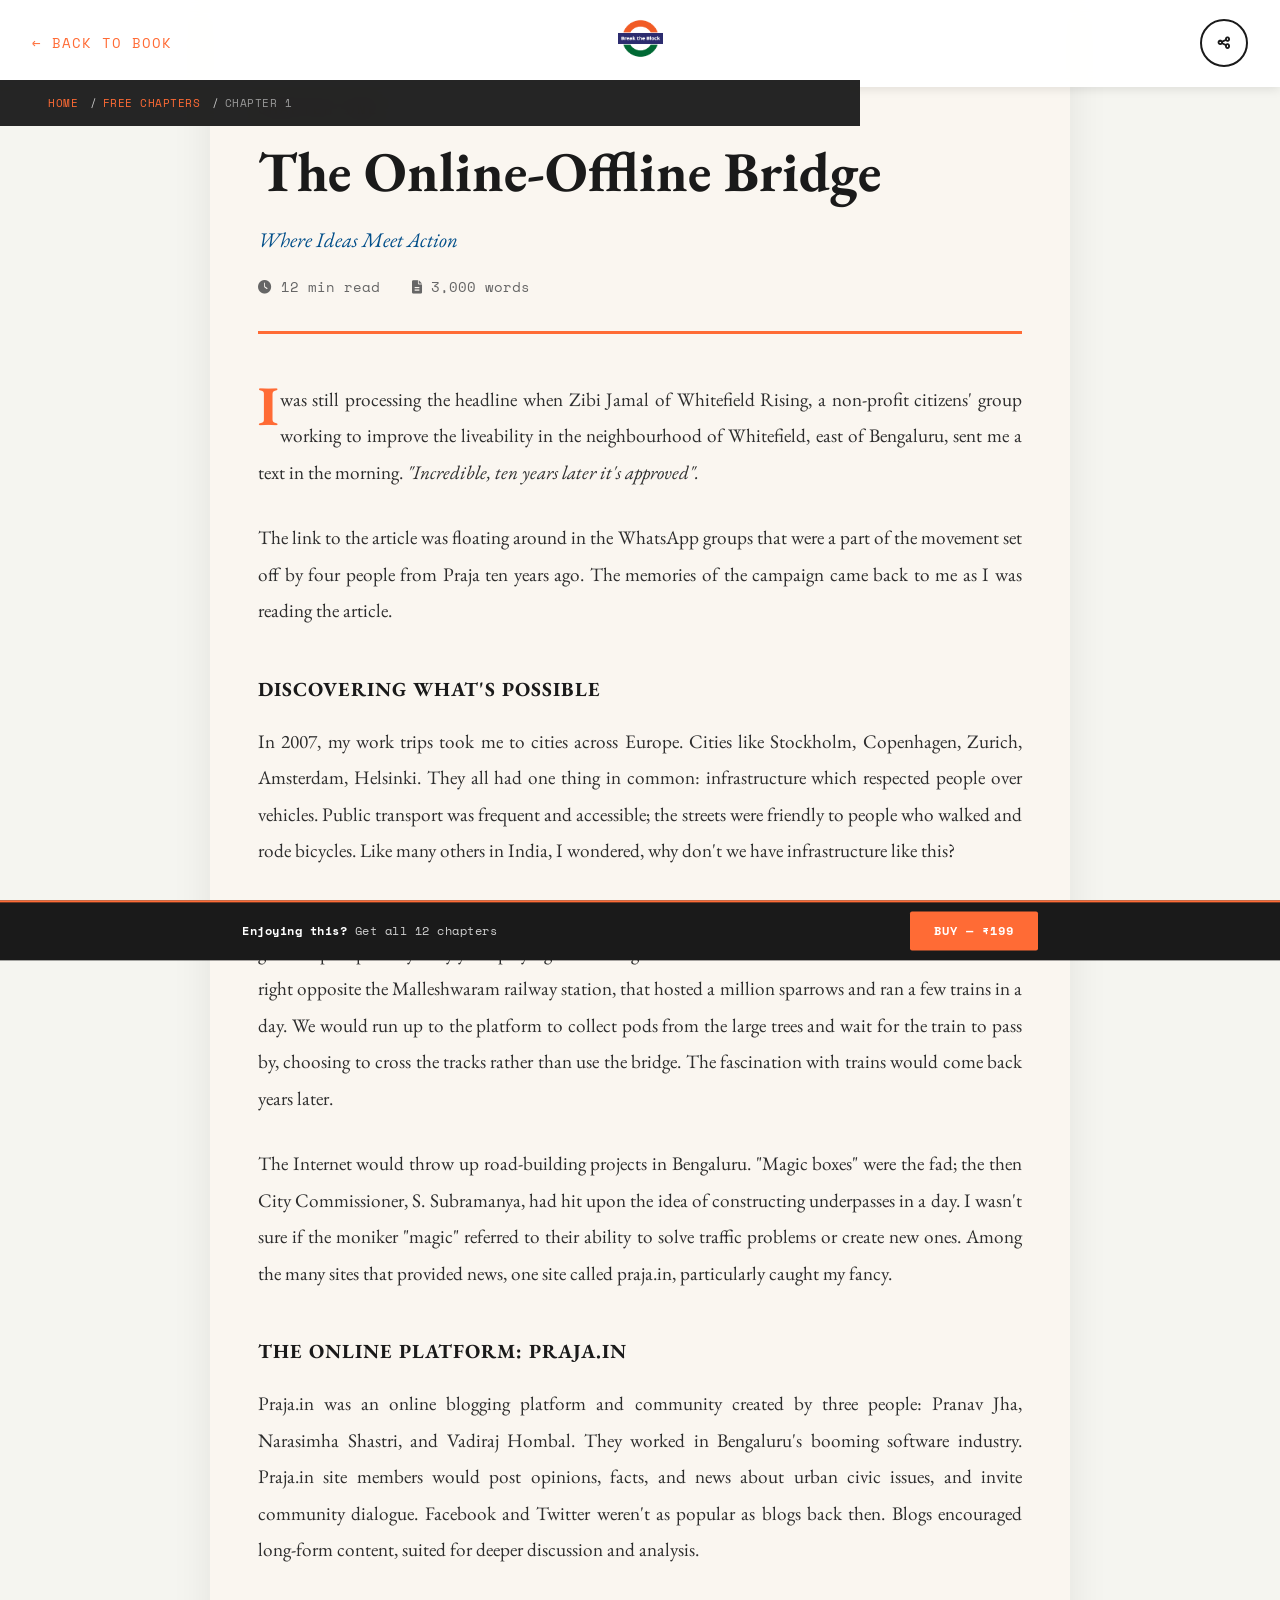
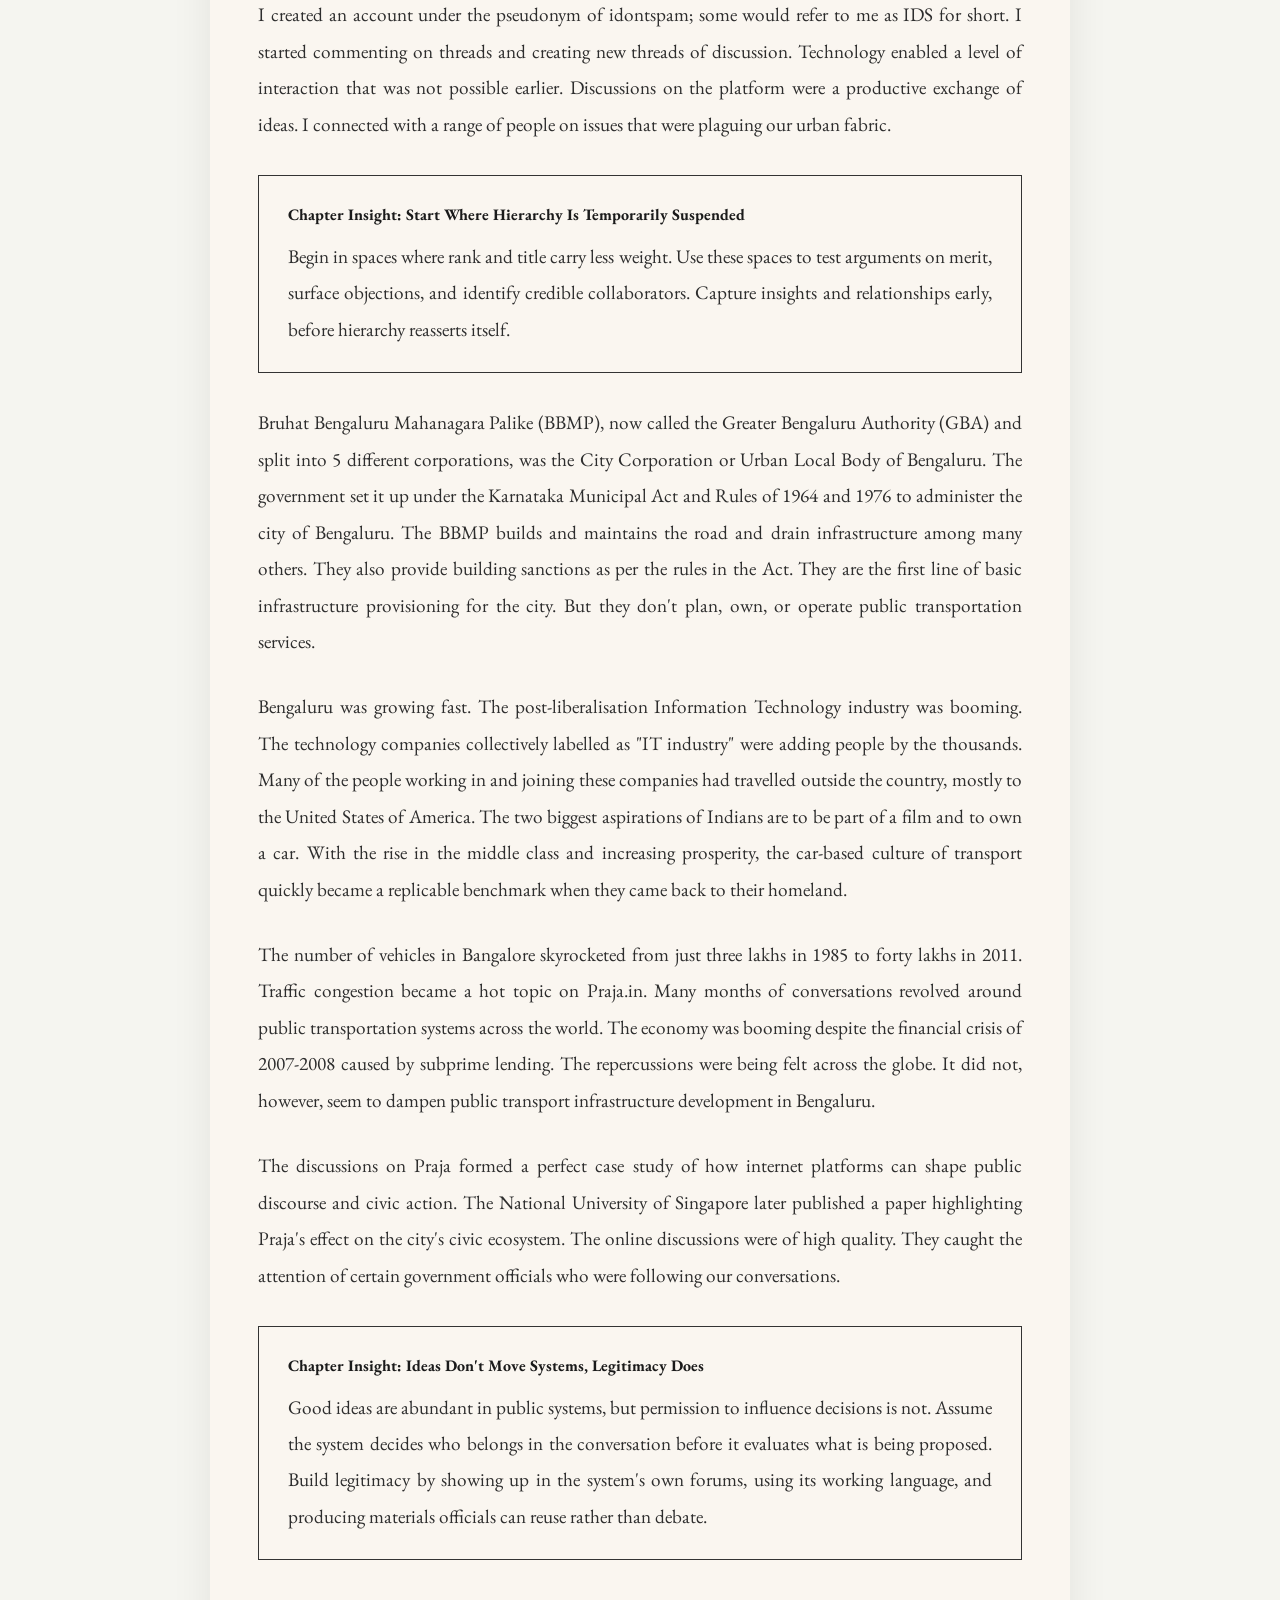
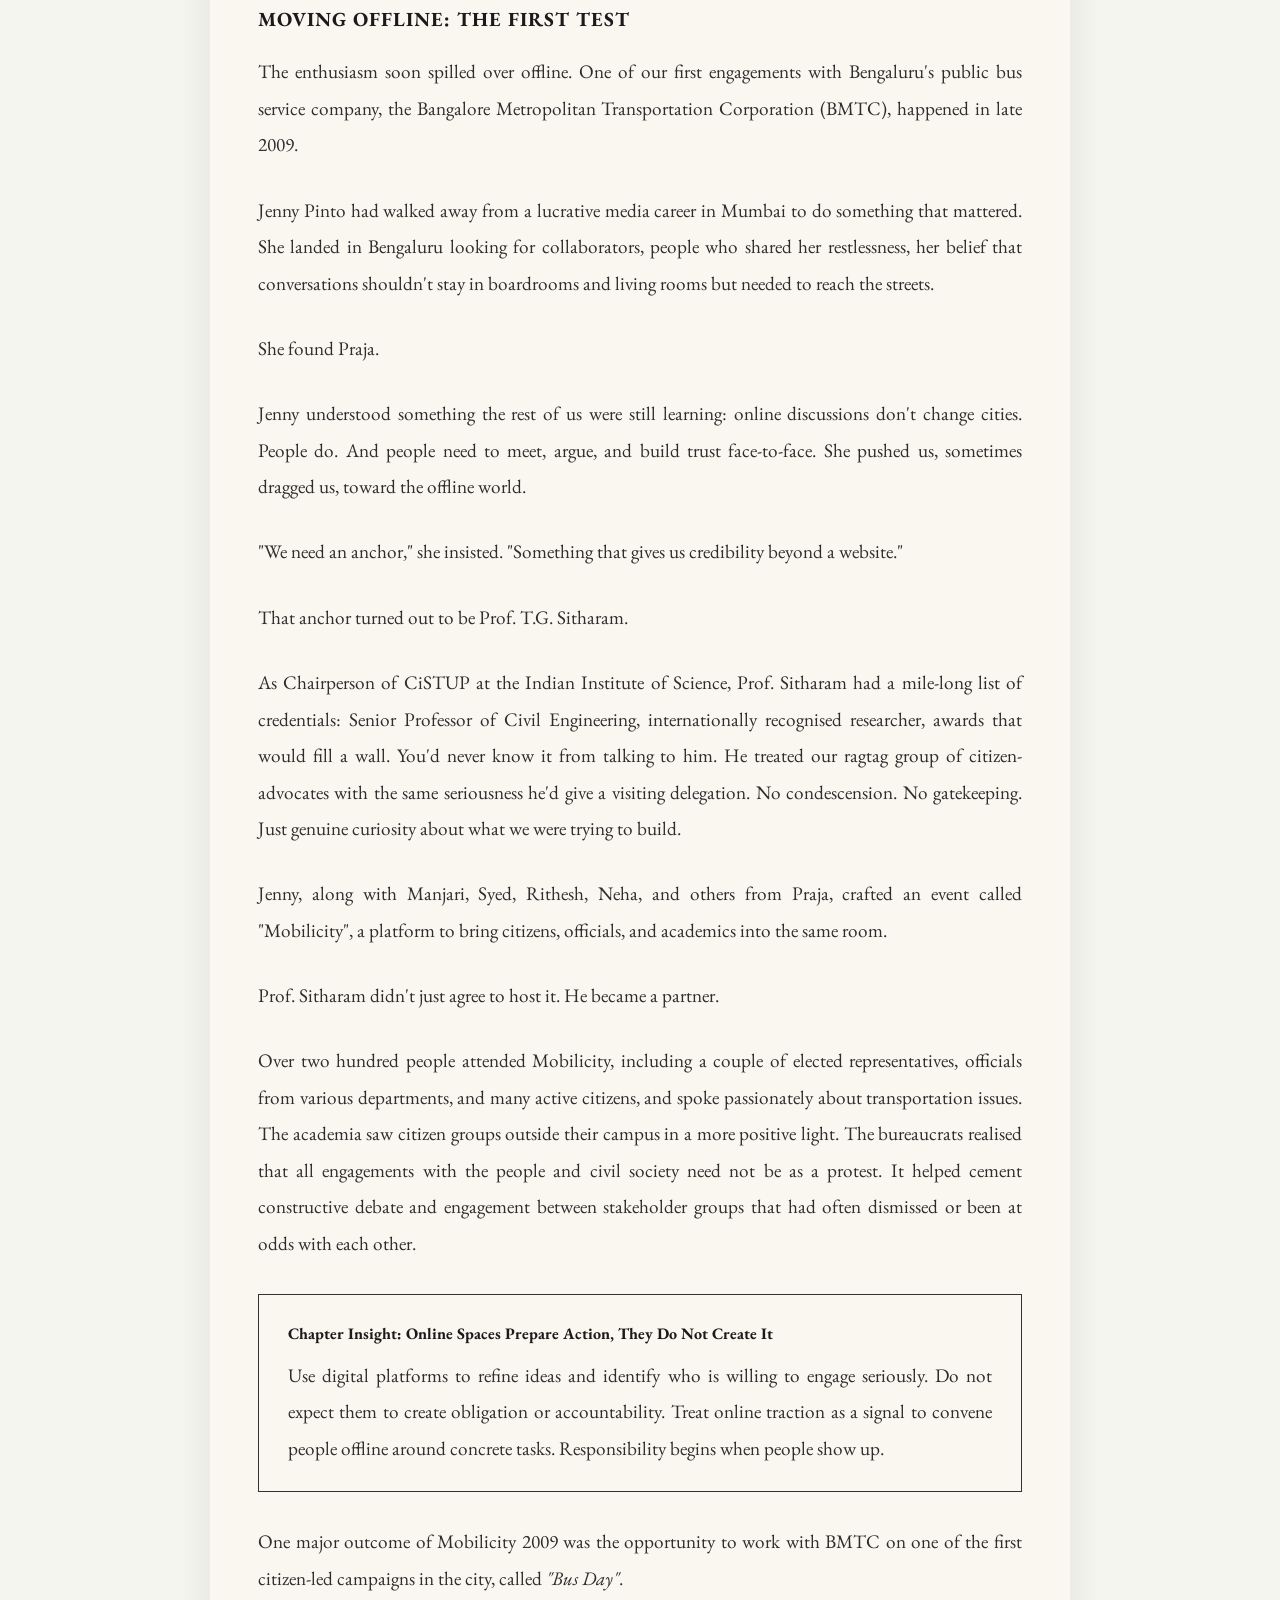
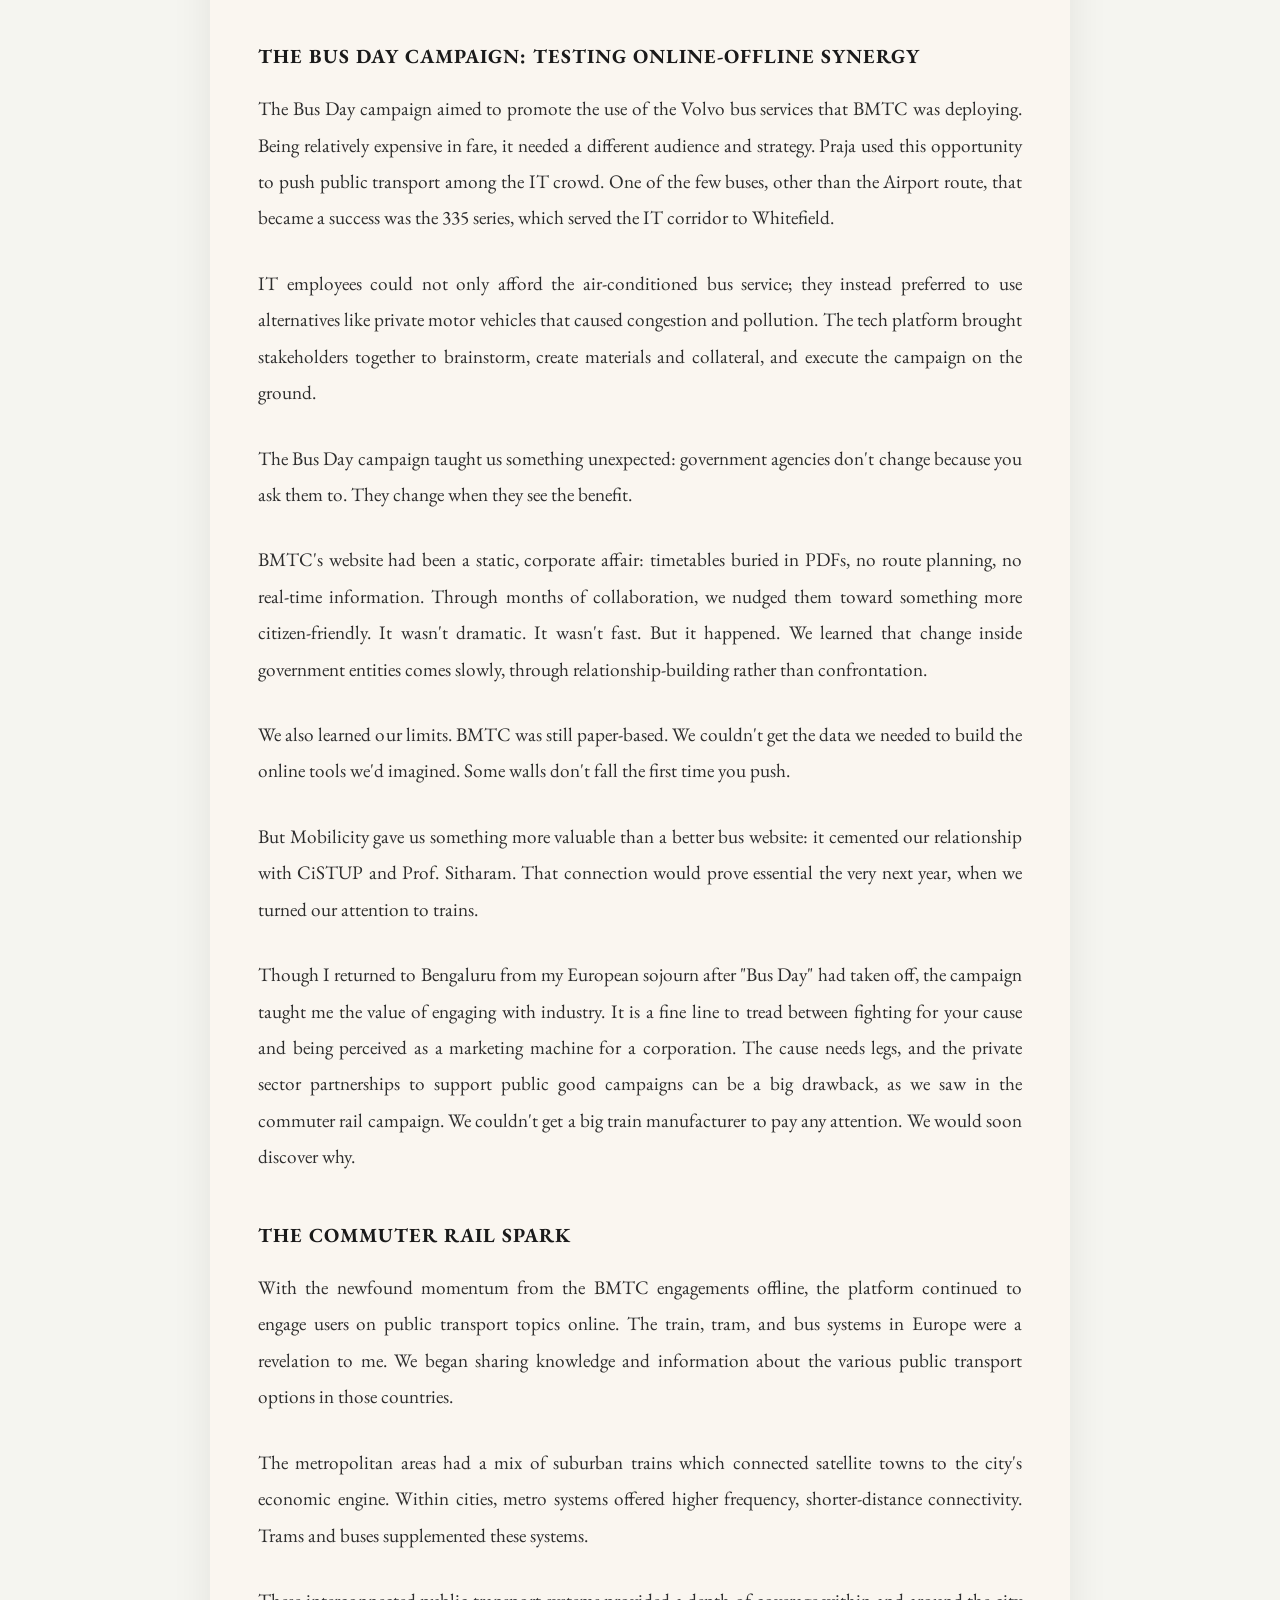
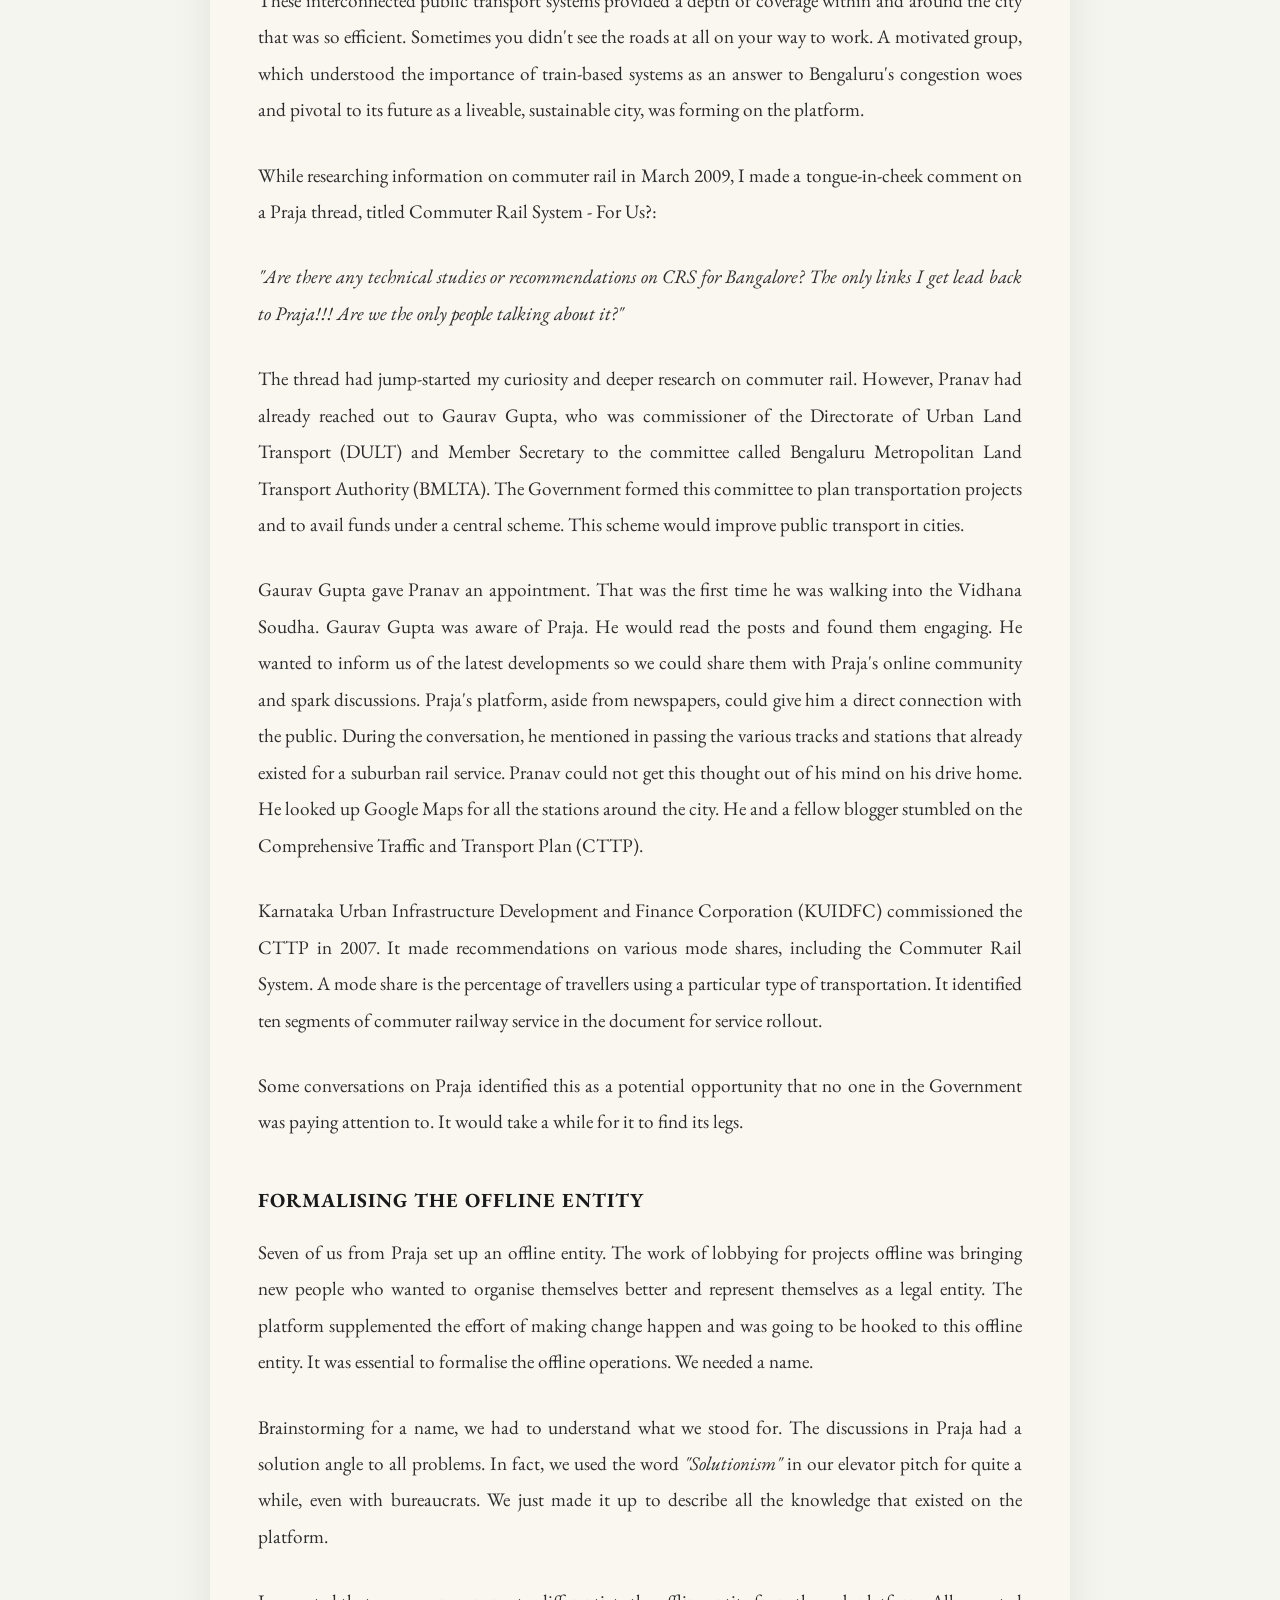
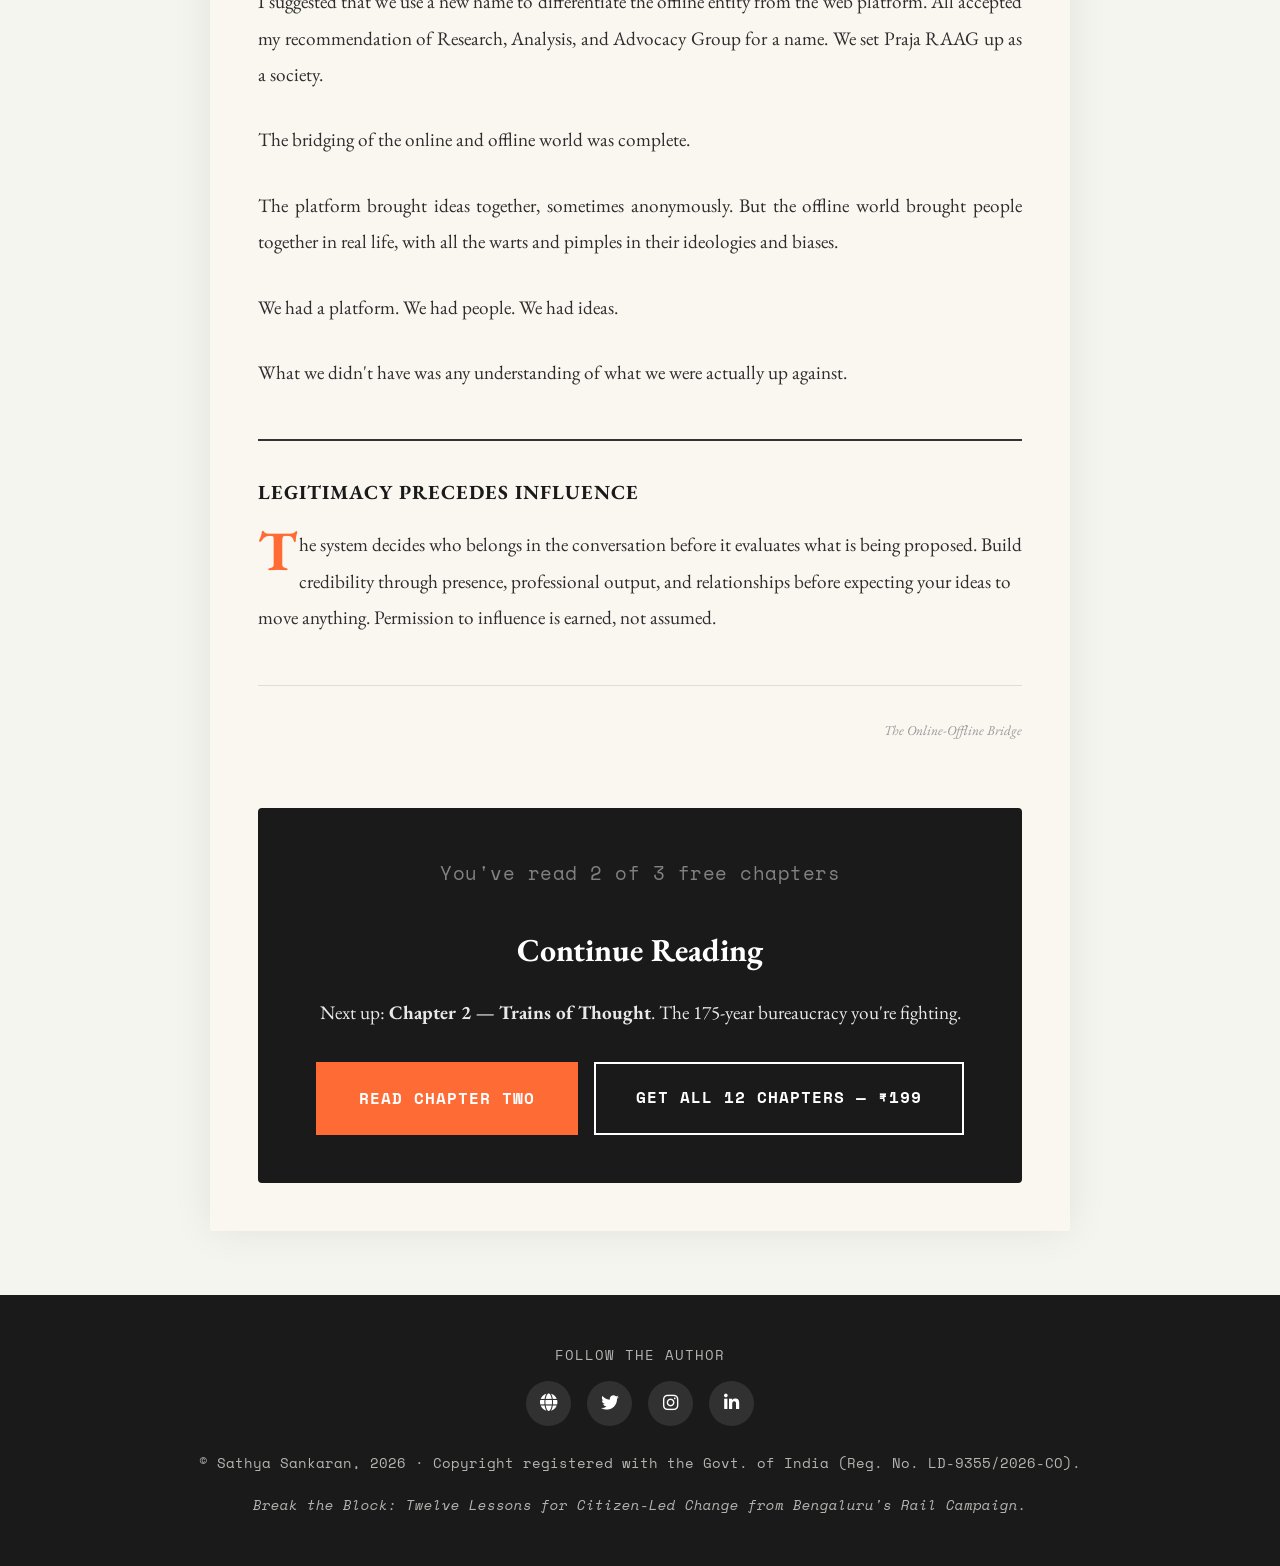
==== commit 761094b1: "Update copyright status, add Amazon review + Amazon.com offers, fix SEO/AEO drift Content: - Copyrig" ====
--- a/chapter1.html
+++ b/chapter1.html
@@ -14,9 +14,10 @@
 
     <!-- Open Graph / Facebook -->
     <meta property="og:type" content="article">
+    <meta property="og:locale" content="en_IN">
     <meta property="og:url" content="https://www.breaktheblock.in/chapter1.html">
     <meta property="og:title" content="Chapter 1: The Online-Offline Bridge | Break the Block">
-    <meta property="og:description" content="How online platforms and offline organizing combined to launch the Bengaluru commuter rail campaign.">
+    <meta property="og:description" content="Chapter 1 of Break the Block - how online platforms and offline organizing combined to launch the Bengaluru commuter rail campaign.">
     <meta property="og:image" content="https://www.breaktheblock.in/og-card.jpg">
     <meta property="og:image:width" content="1200">
     <meta property="og:image:height" content="630">
@@ -335,7 +336,7 @@
             
             <!-- Copyright -->
             <p class="footer-license">
-                &copy; Sathya Sankaran, 2026 (LD-9355/2026-CO). <em>Break the Block: Twelve Lessons for Citizen-Led Change from Bengaluru's Rail Campaign.</em>
+                &copy; Sathya Sankaran, 2026 &middot; Copyright registered with the Govt. of India (Reg. No. LD-9355/2026-CO). <em>Break the Block: Twelve Lessons for Citizen-Led Change from Bengaluru's Rail Campaign.</em>
             </p>
         </div>
     </footer>
--- a/styles.css
+++ b/styles.css
@@ -425,8 +425,8 @@
         .share-menu-item:nth-child(4):hover { color: #25D366; }
         .share-menu-item:nth-child(5):hover { color: #666; }
 
-        /* Hero Section */
-        .hero {
+        /* Hero Section (homepage only — scoped to <section> to avoid clashing with subpage .hero) */
+        section.hero {
             min-height: 100vh;
             background: linear-gradient(135deg, var(--primary) 0%, var(--rail-blue) 100%);
             color: white;
@@ -438,7 +438,7 @@
             padding: 2rem;
         }
 
-        .hero::before {
+        section.hero::before {
             content: '';
             position: absolute;
             width: 200%;
@@ -2345,8 +2345,8 @@
 
 
 
-        /* Hero Typography */
-        .hero h1 {
+        /* Hero Typography (homepage only) */
+        section.hero h1 {
             font-size: clamp(2.5rem, 7vw, 6rem);
             font-weight: 700;
             margin-bottom: 1rem;
@@ -2356,7 +2356,7 @@
             overflow-wrap: break-word;
         }
 
-        .hero .tagline {
+        section.hero .tagline {
             font-size: clamp(1.2rem, 3vw, 1.8rem);
             font-weight: 300;
             margin-bottom: 0.5rem;
@@ -2366,7 +2366,7 @@
             letter-spacing: 2px;
         }
 
-        .hero .subtitle {
+        section.hero .subtitle {
             font-size: clamp(1rem, 2.5vw, 1.4rem);
             margin-bottom: 3rem;
             opacity: 0.9;
@@ -3755,6 +3755,10 @@
     background: linear-gradient(135deg, #3a86a8, #48bfe3);
 }
 
+.avatar-di {
+    background: linear-gradient(135deg, #ff9900, #ff6b35);
+}
+
 /* Comparison Section */
 .comparison-inner {
     max-width: 1000px;
@@ -4575,7 +4579,7 @@
 /* Dark-background focus styles (nav, hero, dark sections) */
 nav a:focus-visible,
 nav button:focus-visible,
-.hero a:focus-visible,
+section.hero a:focus-visible,
 .cta-footer a:focus-visible,
 .mobile-purchase-cta:focus-visible,
 .chapter-purchase-float-cta:focus-visible {
@@ -4666,7 +4670,7 @@
         scroll-behavior: auto !important;
     }
 
-    .hero::before {
+    section.hero::before {
         animation: none;
     }
 
